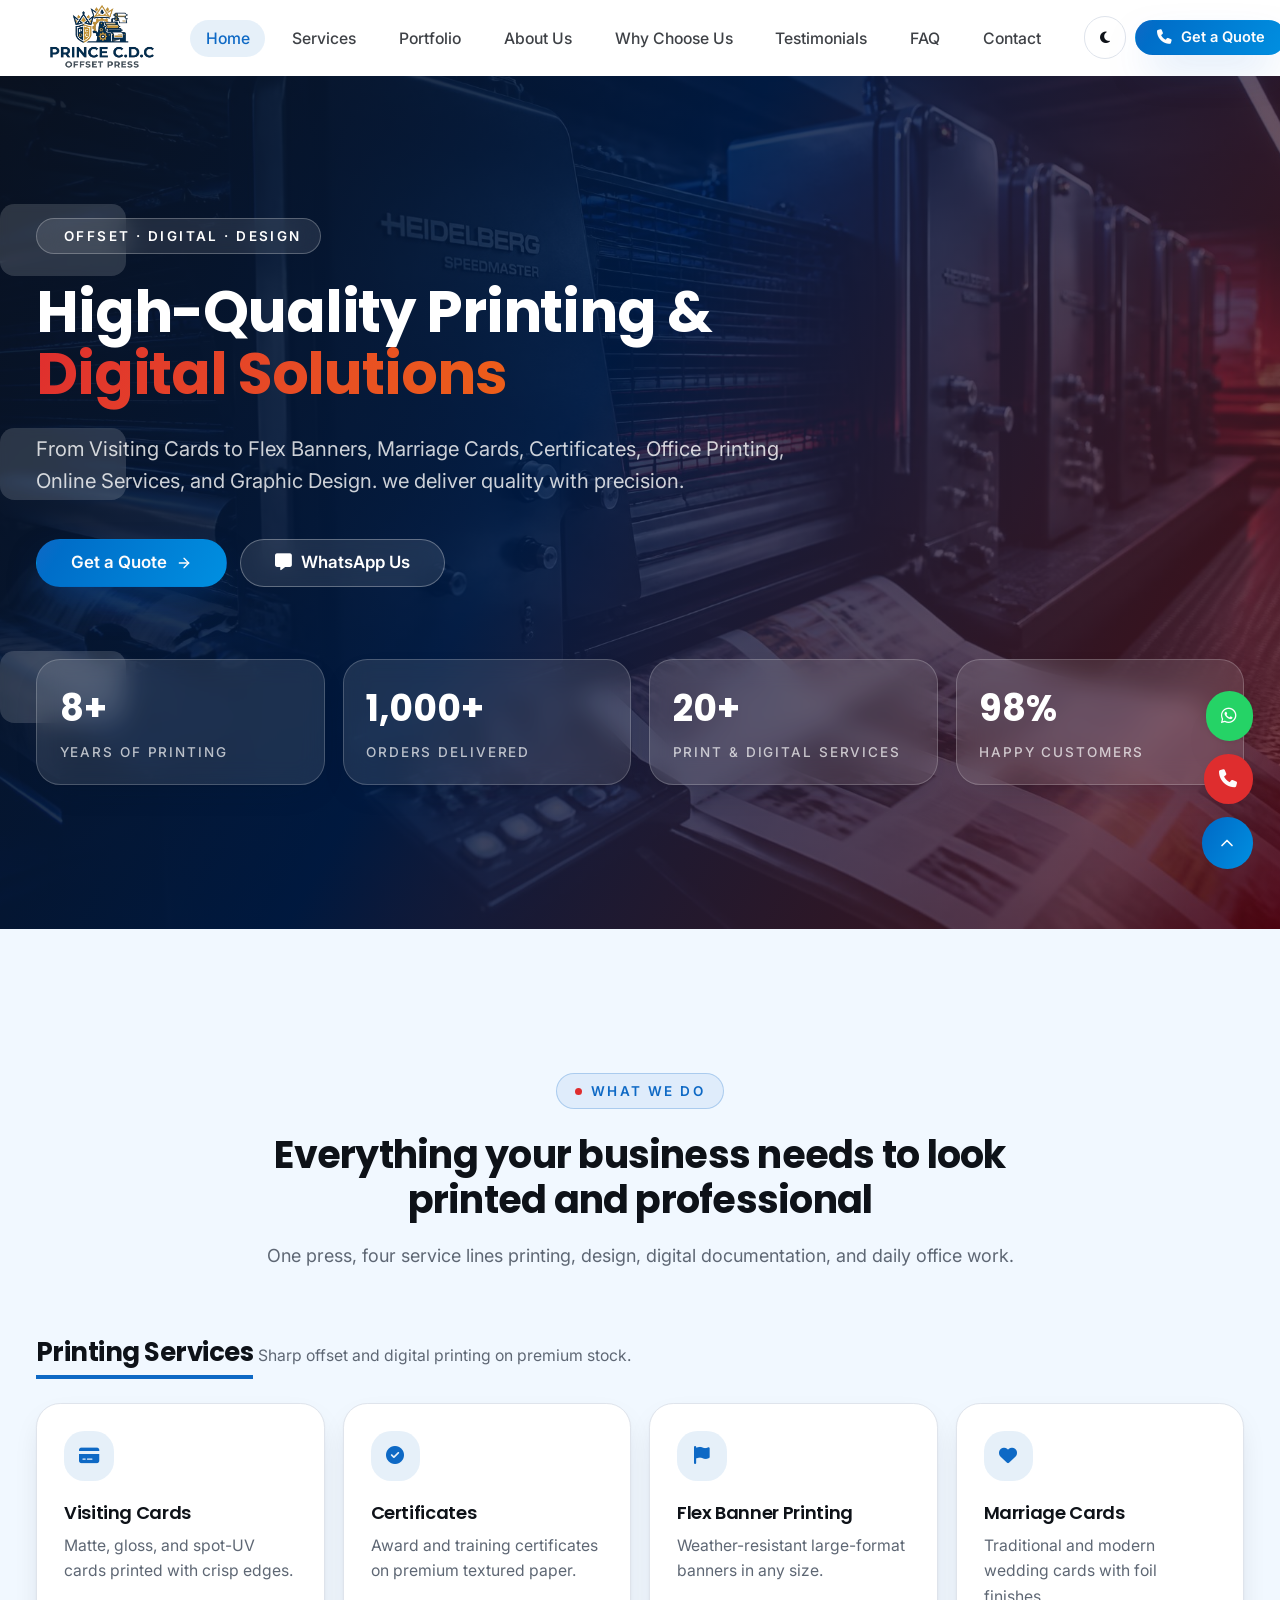
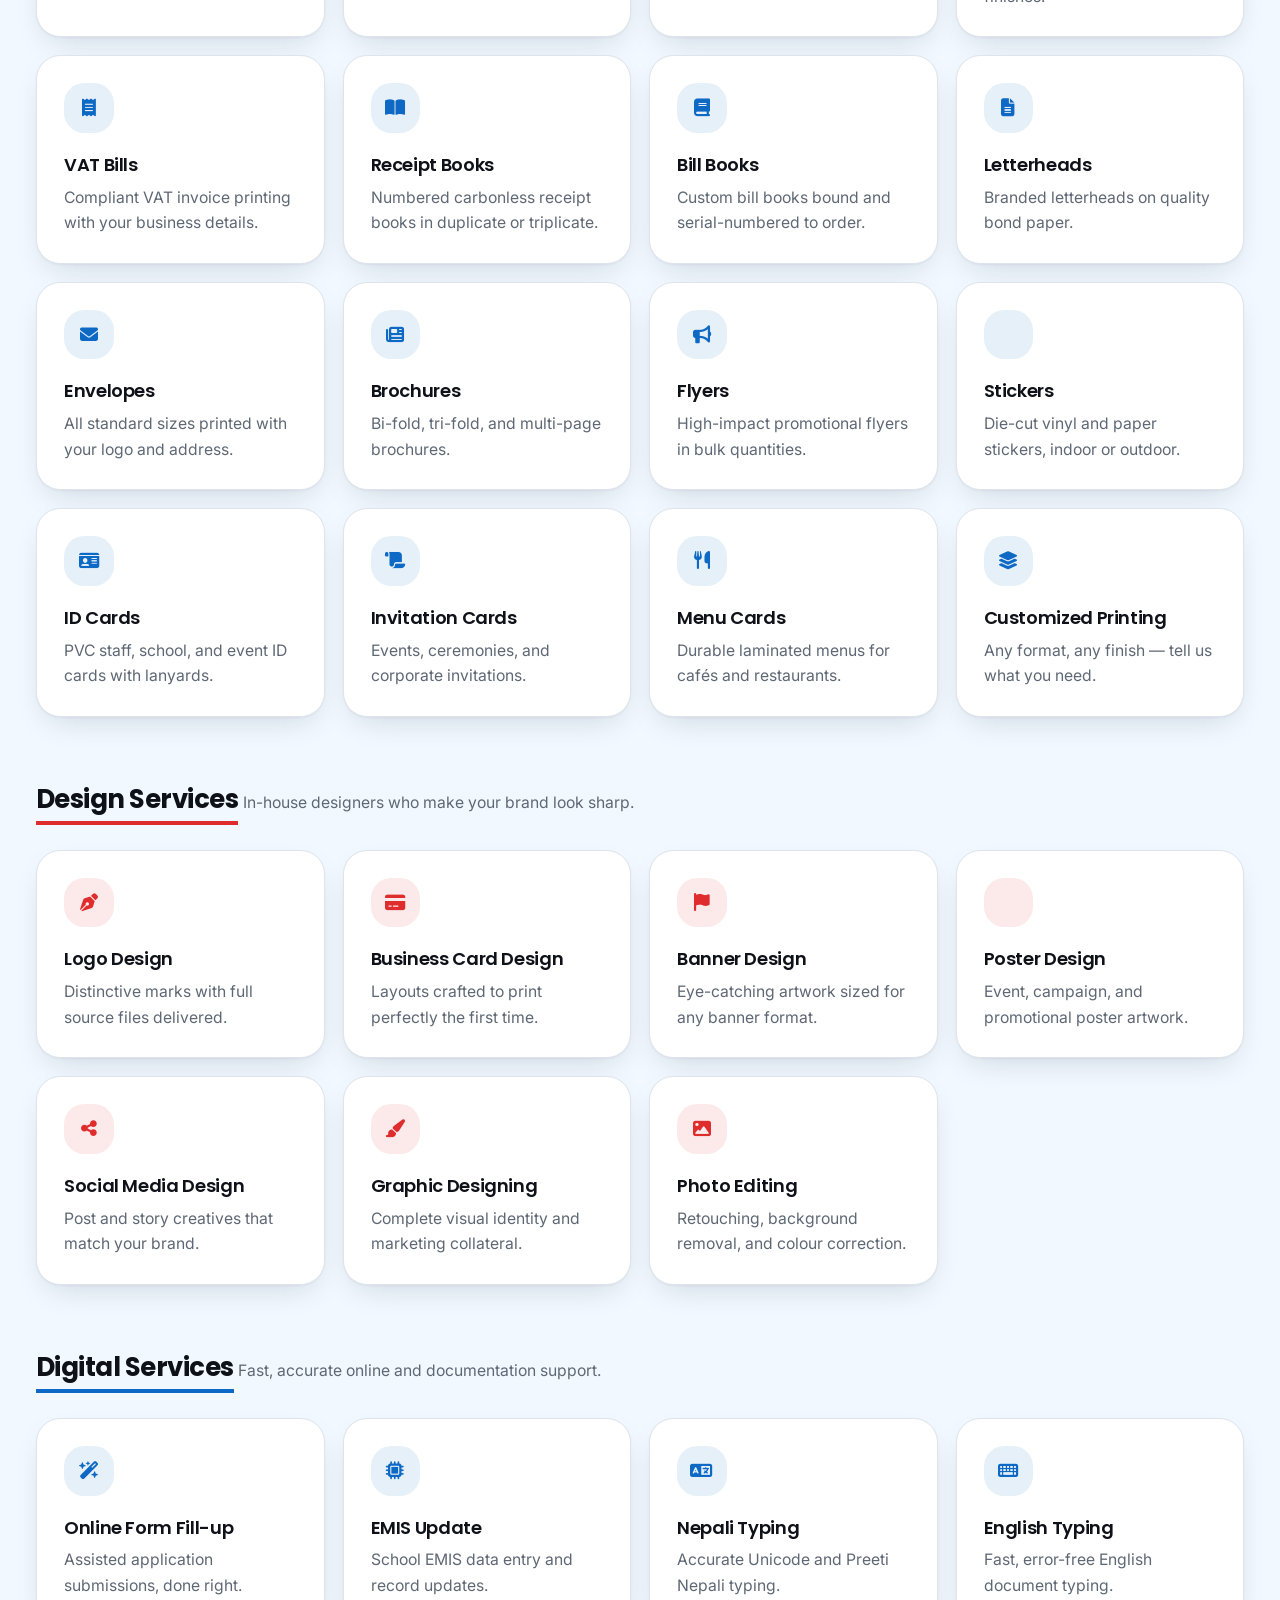
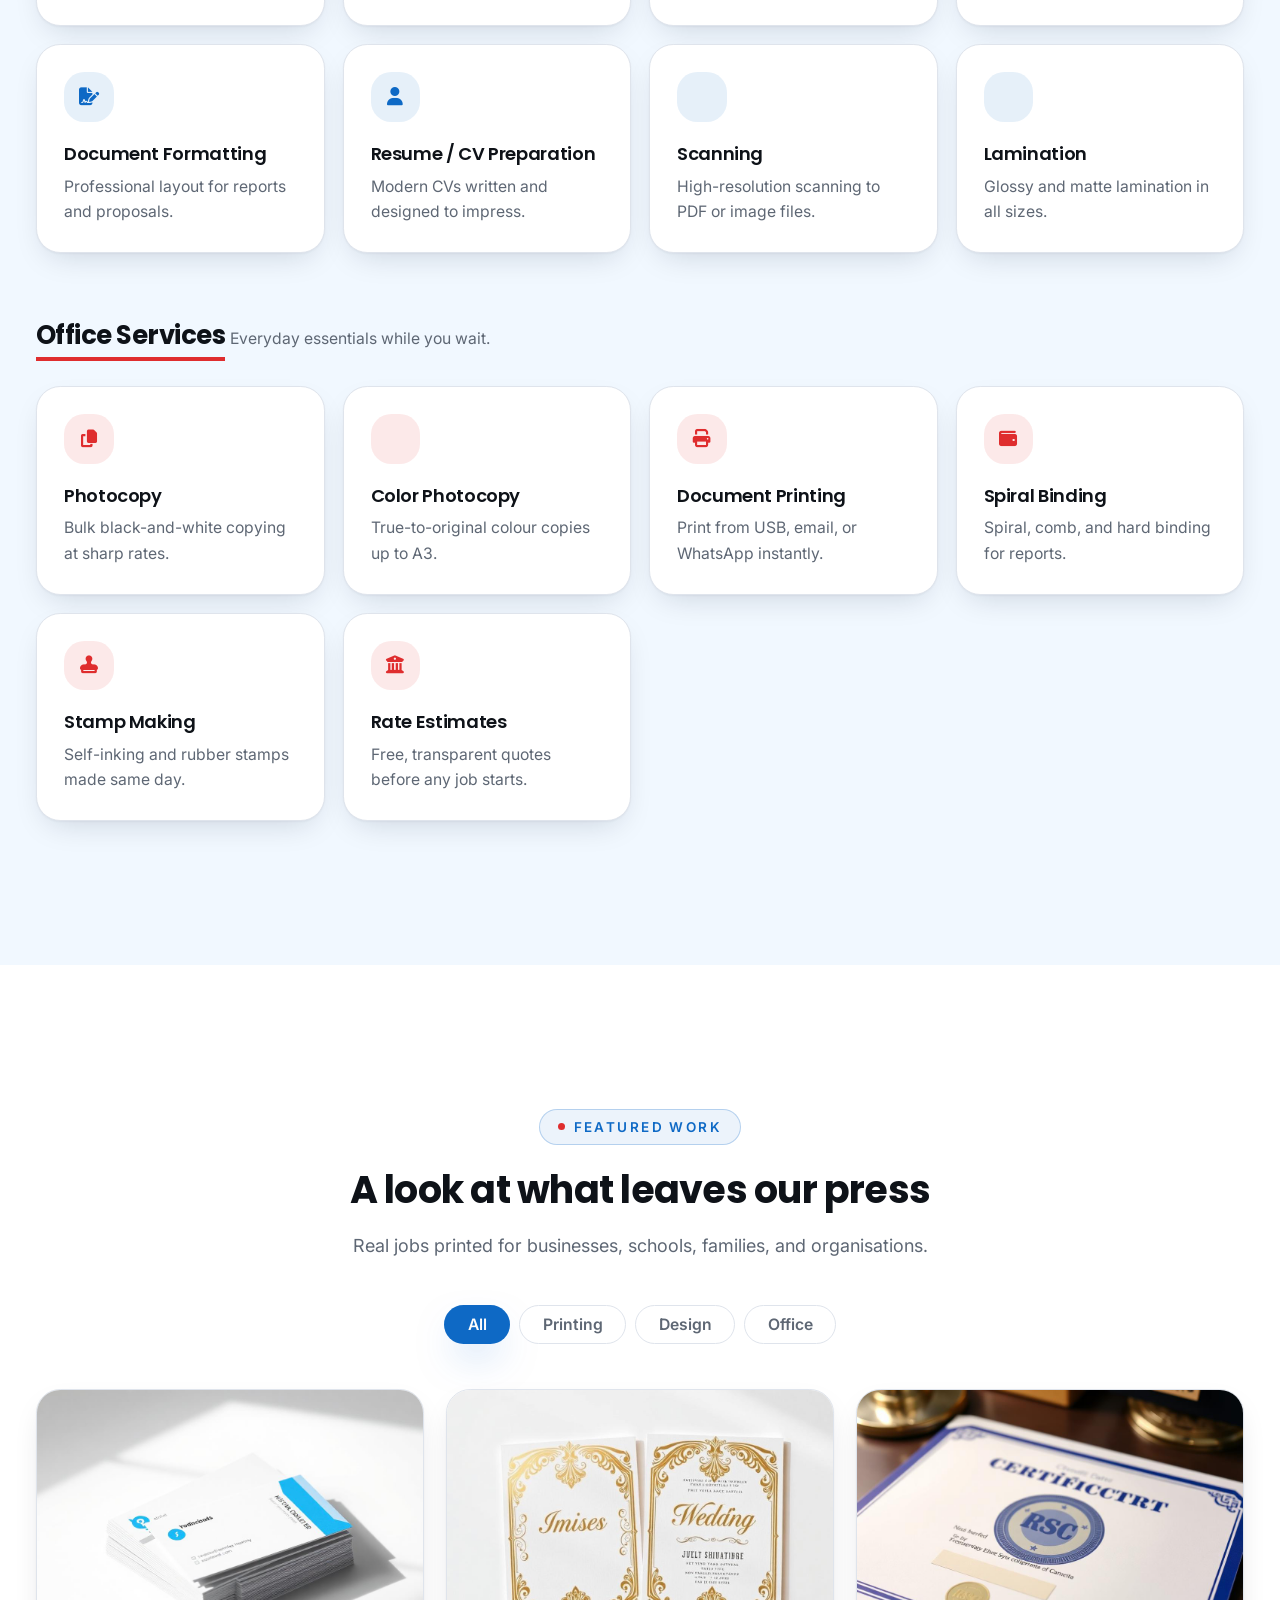
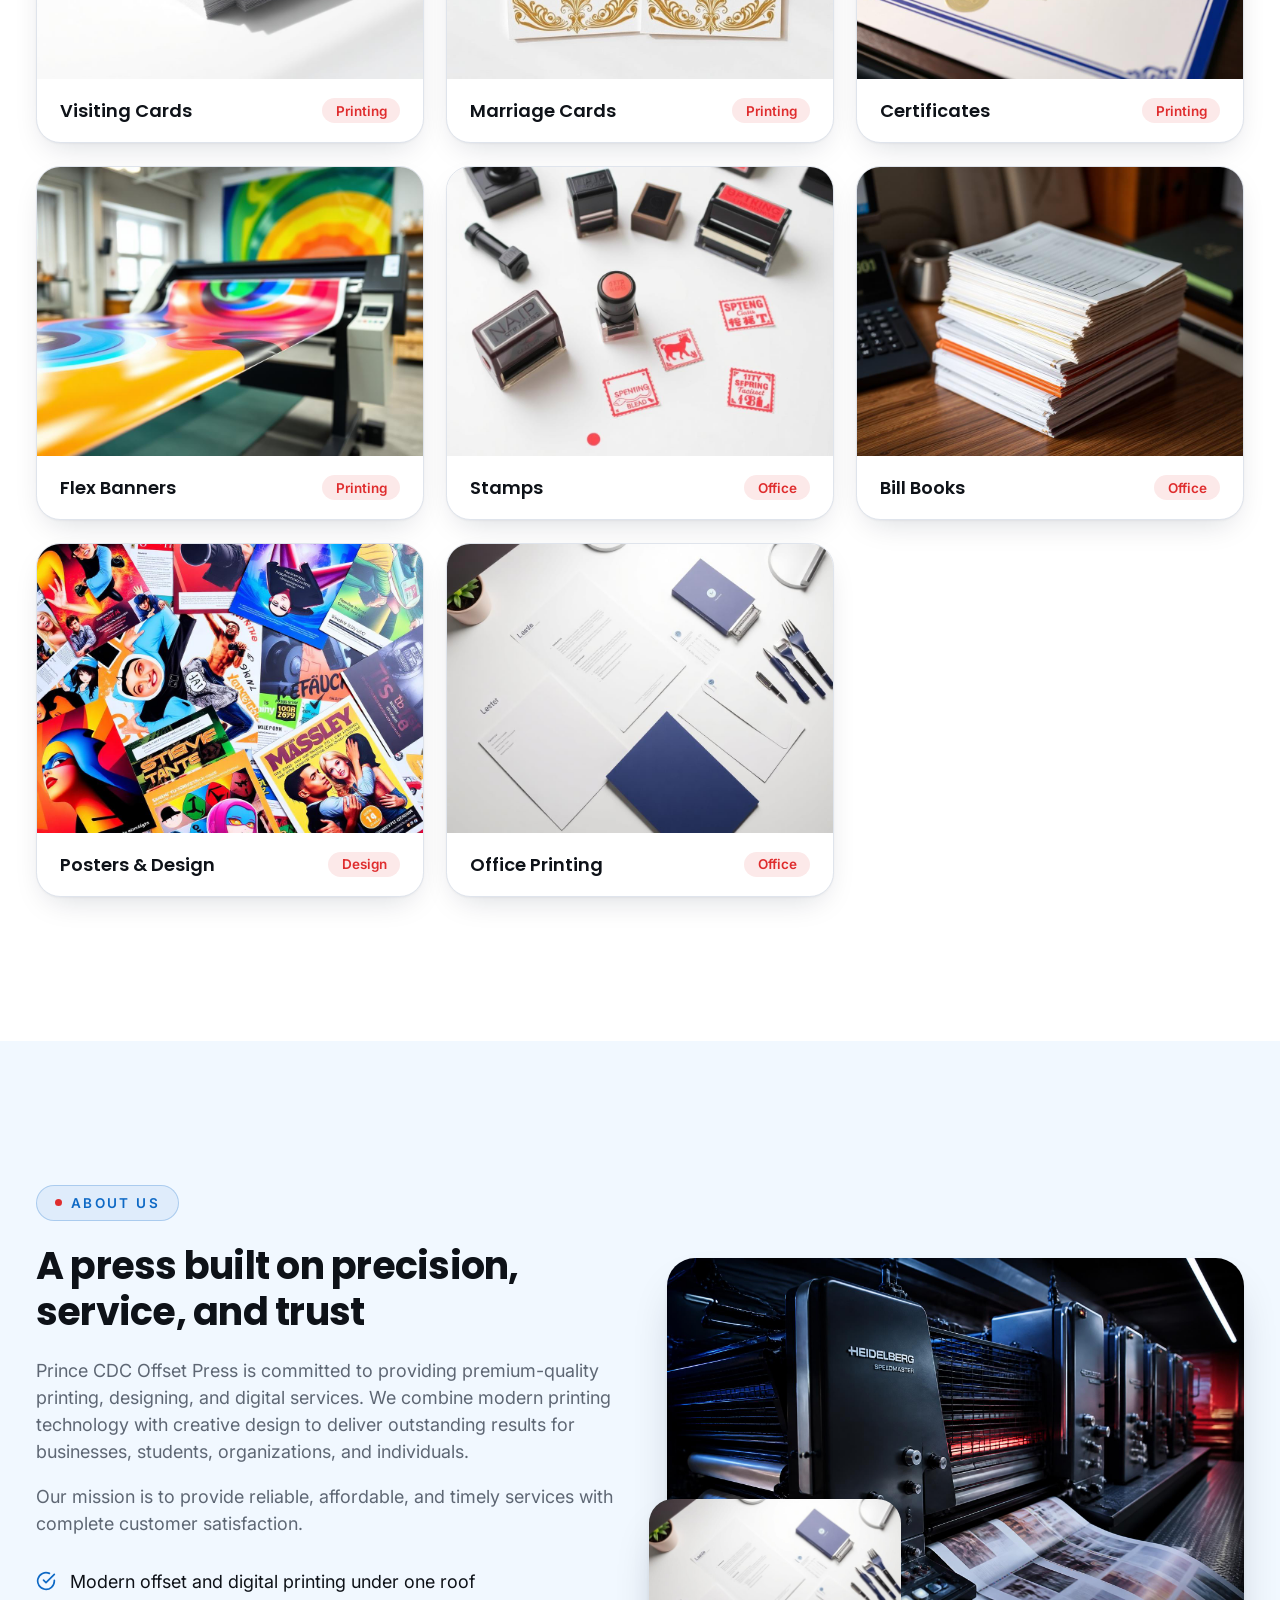
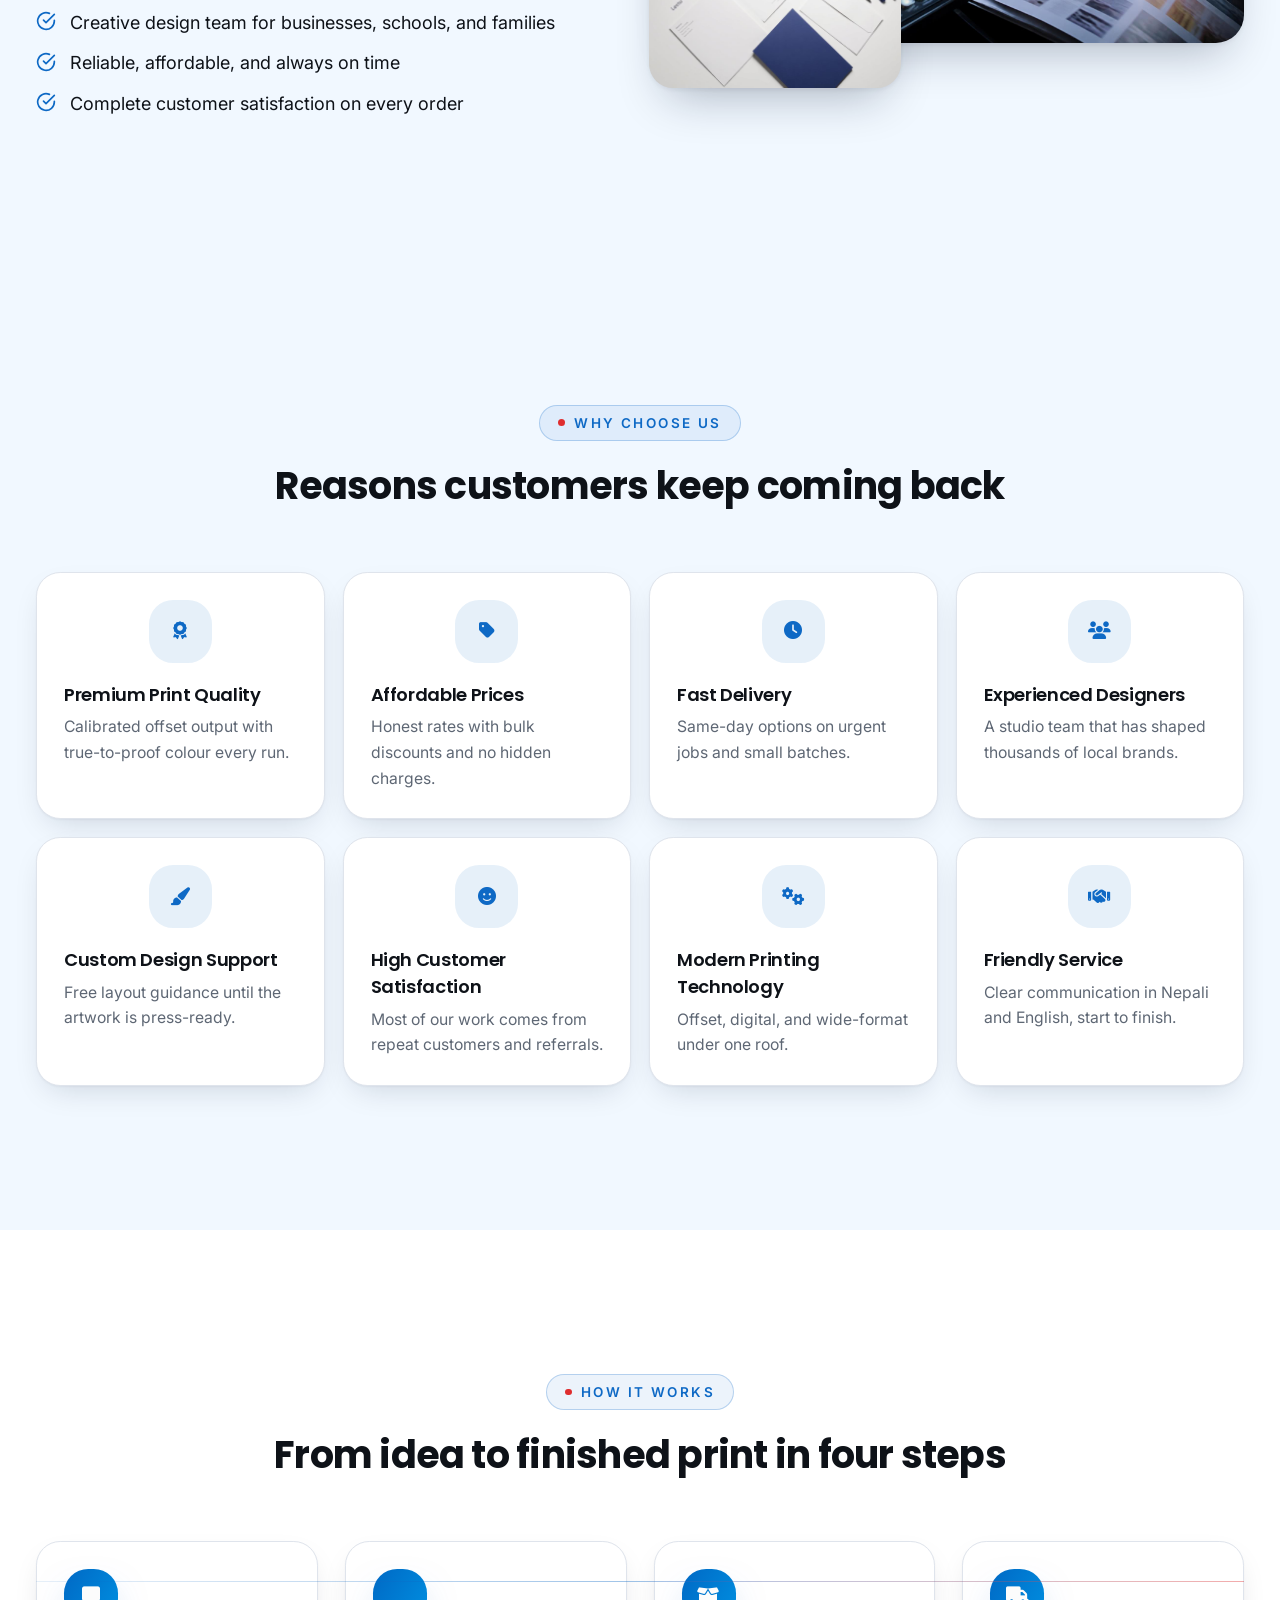
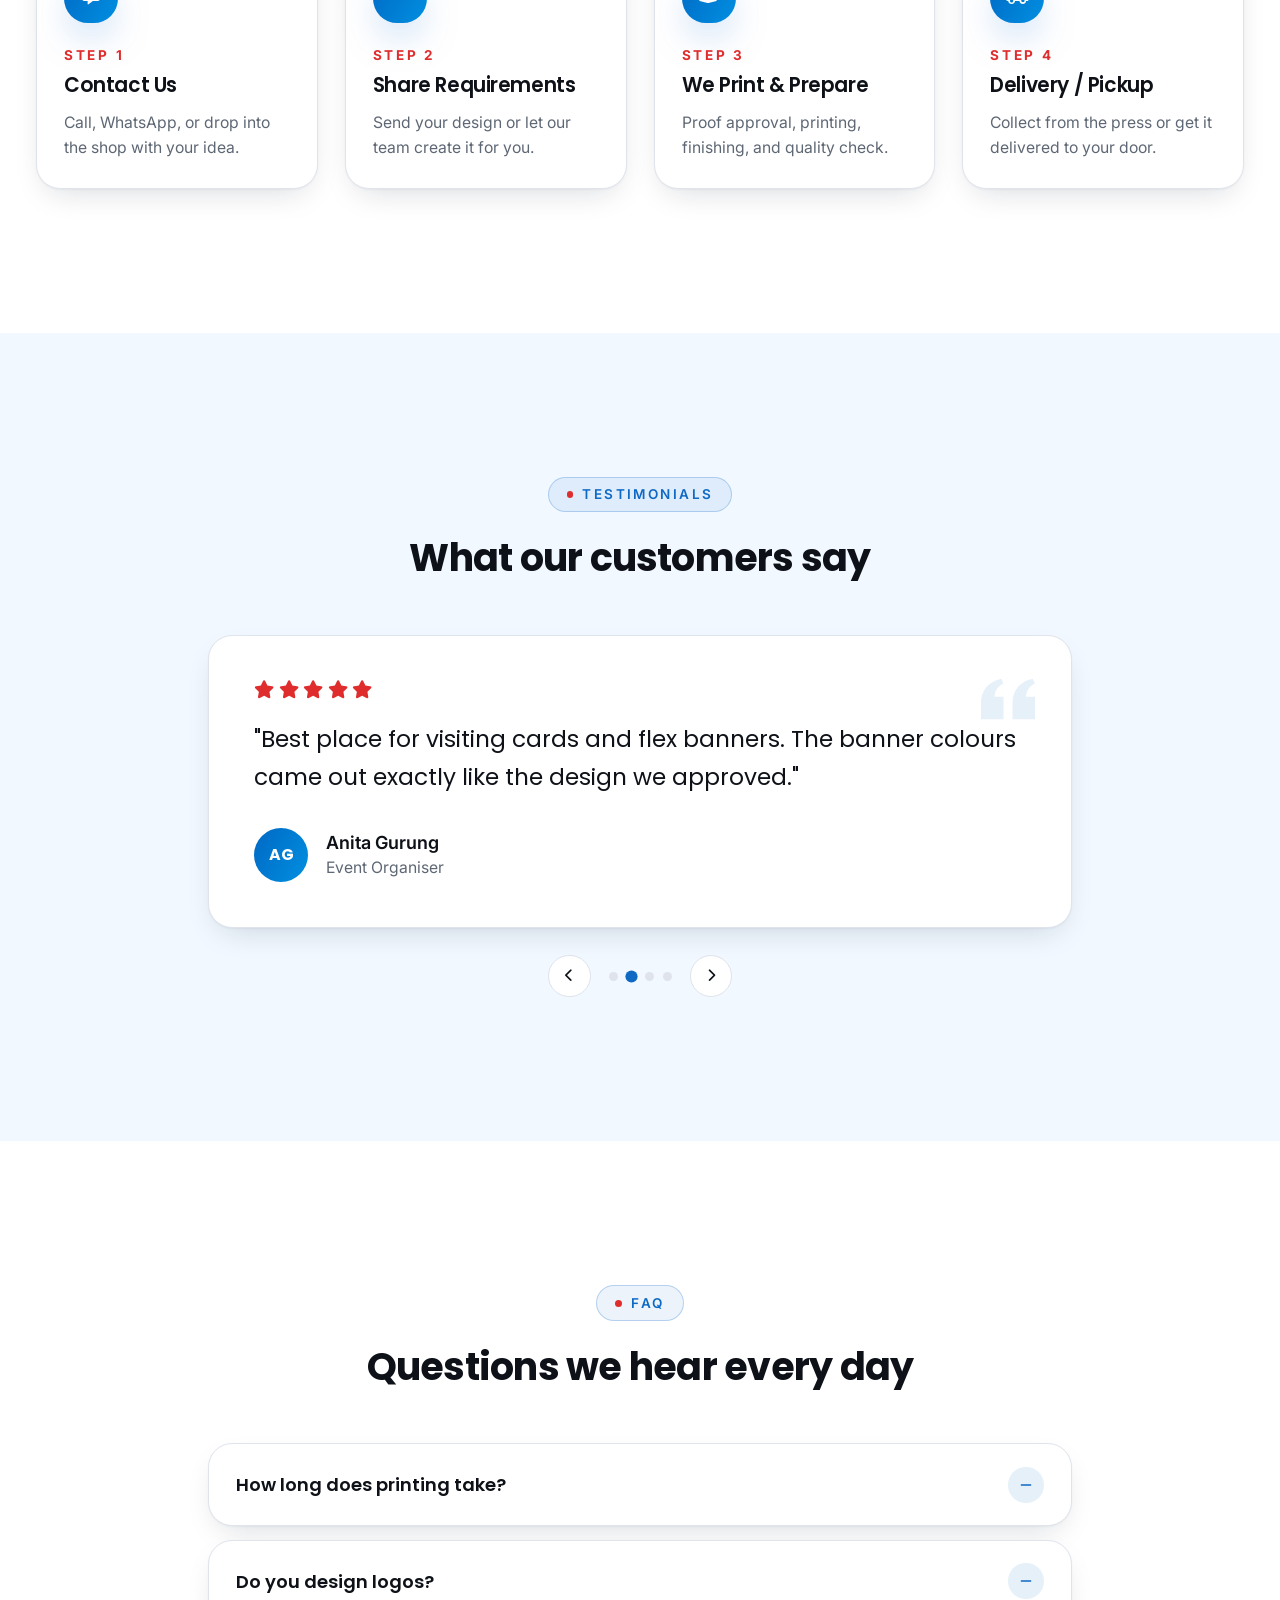
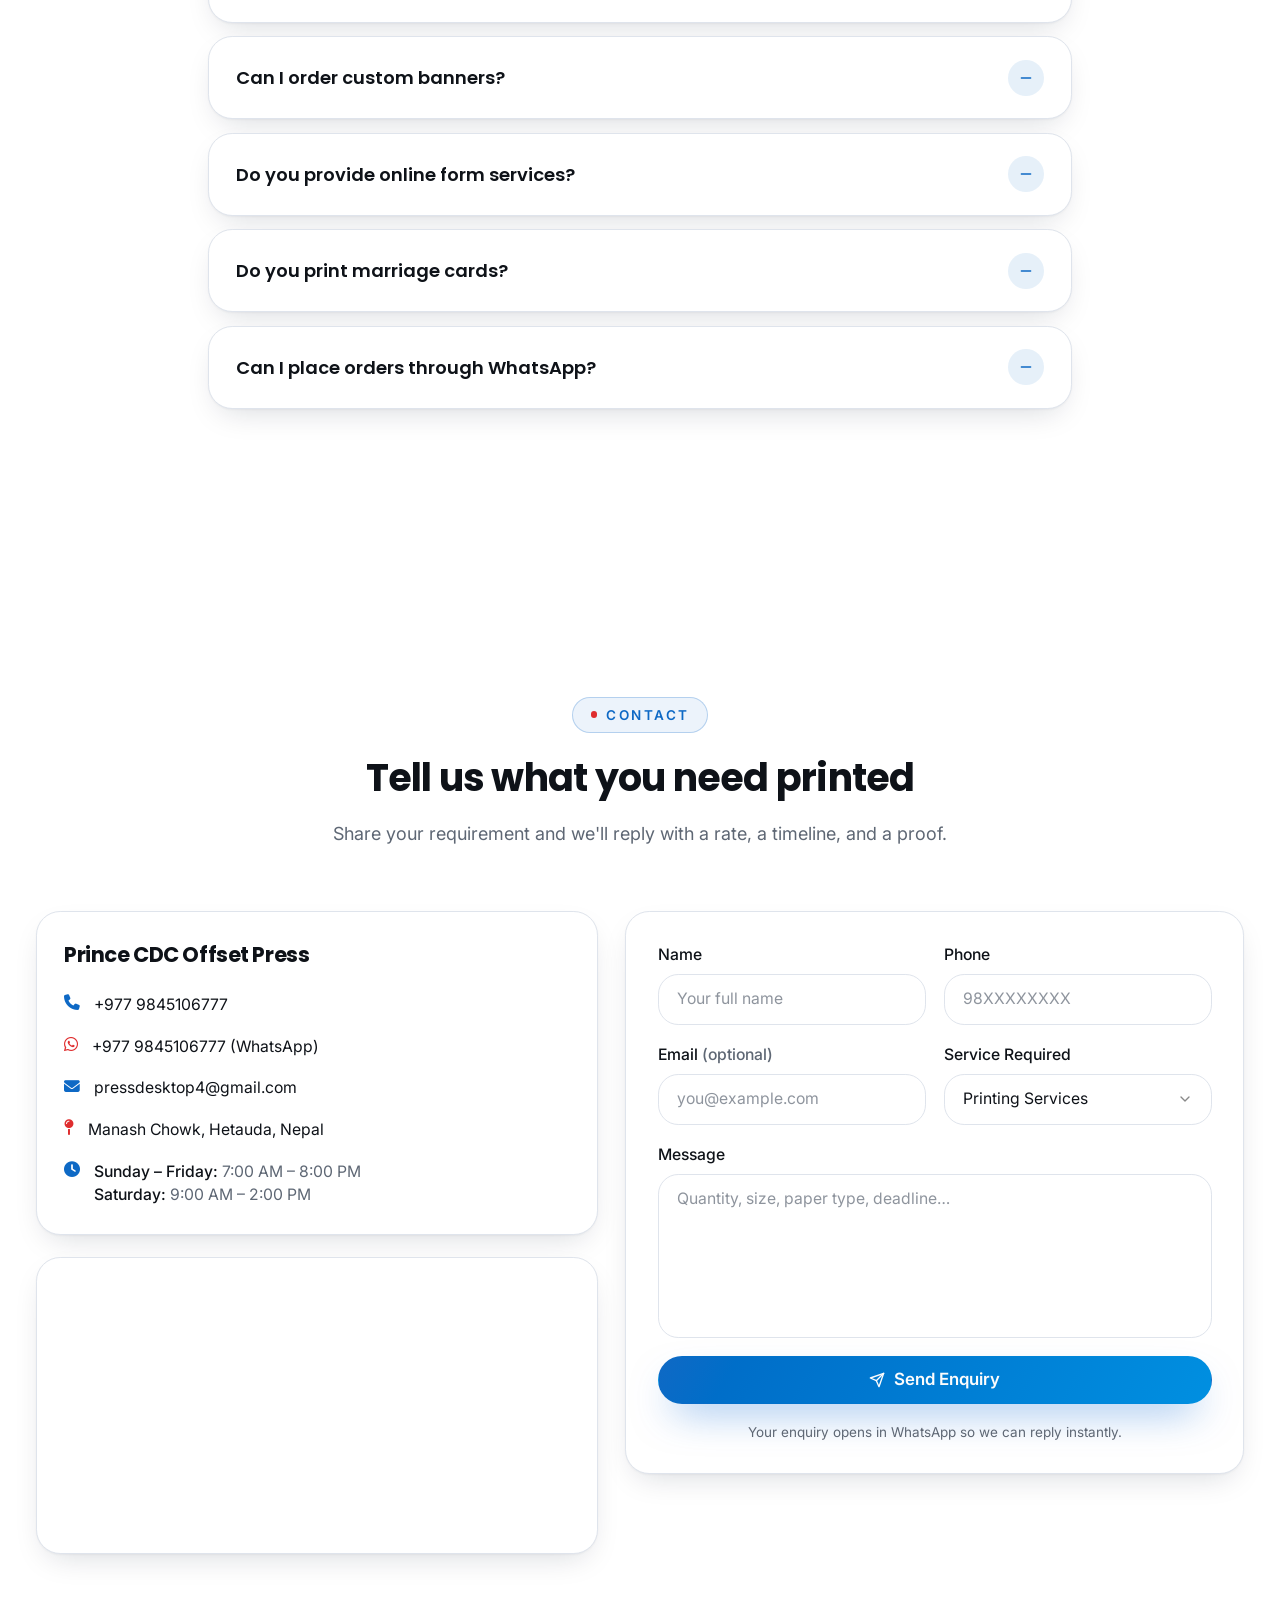
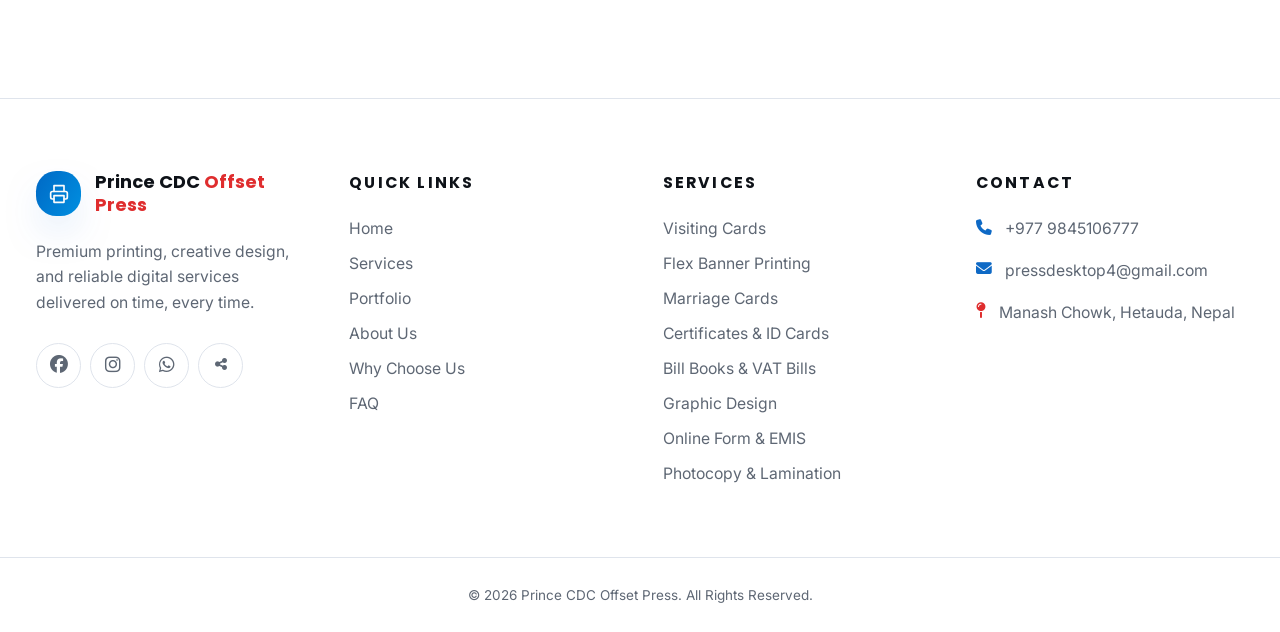
==== index.html @ 02eb7545 "pasal" ====
<!doctype html>
<html lang="en">
  <head>
    <meta charset="utf-8" />
    <meta name="viewport" content="width=device-width, initial-scale=1" />
    <title>
      Prince CDC Offset Press | Printing, Designing &amp; Digital Services
    </title>
    <meta
      name="description"
      content="Prince CDC Offset Press offers premium visiting cards, flex banners, marriage cards, certificates, VAT bills, photocopy, online form services, EMIS updates, Nepali &amp; English typing, graphic designing, stamp making, and more."
    />
    <meta
      name="keywords"
      content="Offset Printing, Visiting Cards, Marriage Cards, Flex Banner, Graphic Design, VAT Bill Printing, Photocopy, Online Form, EMIS Update, Nepal Printing Service"
    />
    <meta
      property="og:title"
      content="Prince CDC Offset Press | Printing, Designing &amp; Digital Services"
    />
    <meta
      property="og:description"
      content="Prince CDC Offset Press offers premium visiting cards, flex banners, marriage cards, certificates, VAT bills, photocopy, online form services, EMIS updates, Nepali &amp; English typing, graphic designing, stamp making, and more."
    />
    <meta property="og:type" content="website" />
    <meta property="og:url" content="/" />
    <meta name="twitter:card" content="summary_large_image" />
    <meta
      name="twitter:title"
      content="Prince CDC Offset Press | Printing, Designing &amp; Digital Services"
    />
    <meta
      name="twitter:description"
      content="Prince CDC Offset Press offers premium visiting cards, flex banners, marriage cards, certificates, VAT bills, photocopy, online form services, EMIS updates, Nepali &amp; English typing, graphic designing, stamp making, and more."
    />
    <link rel="canonical" href="/" />
    <link rel="icon" href="assets/favicon.ico" type="image/x-icon" />
    <link rel="preconnect" href="https://fonts.googleapis.com" />
    <link rel="preconnect" href="https://fonts.gstatic.com" crossorigin />
    <link
      href="https://fonts.googleapis.com/css2?family=Poppins:wght@500;600;700;800&amp;family=Inter:wght@400;500;600&amp;display=swap"
      rel="stylesheet"
    />
    <link rel="stylesheet" href="css/style.css" />
    <link
      rel="stylesheet"
      href="https://cdnjs.cloudflare.com/ajax/libs/font-awesome/6.5.1/css/all.min.css"
    />
    <script type="application/ld+json">
      {
        "@context": "https://schema.org",
        "@type": "LocalBusiness",
        "name": "Prince CDC Offset Press",
        "description": "Prince CDC Offset Press offers premium visiting cards, flex banners, marriage cards, certificates, VAT bills, photocopy, online form services, EMIS updates, Nepali & English typing, graphic designing, stamp making, and more.",
        "telephone": "+9779845106777",
        "email": "pressdesktop4@gmail.com",
        "address": {
          "@type": "PostalAddress",
          "streetAddress": "Manash Chowk, Hetauda, Nepal"
        },
        "openingHours": ["Su-Fr 07:00-20:00", "Sa 09:00-14:00"]
      }
    </script>
    <noscript
      ><style>
        .reveal,
        .counters {
          opacity: 1;
          transform: none;
        }
      </style></noscript
    >
  </head>
  <body>
    <a href="#main-content" class="skip-link">Skip to main content</a>

    <header class="site-header" role="banner">
      <nav aria-label="Main navigation" class="header-inner container">
        <a
          href="#home"
          class="brand"
          aria-label="Prince CDC Offset Press — Home"
        >
          <img
            src="assets/logo-nav.png"
            alt="Prince CDC Offset Press"
            class="brand-logo"
            width="821"
            height="521"
          />
        </a>

        <ul class="navbar-links">
          <li><a href="#home" class="nav-link" aria-current="page">Home</a></li>
          <li><a href="#services" class="nav-link">Services</a></li>
          <li><a href="#portfolio" class="nav-link">Portfolio</a></li>
          <li><a href="#about" class="nav-link">About Us</a></li>
          <li><a href="#why-us" class="nav-link">Why Choose Us</a></li>
          <li><a href="#testimonials" class="nav-link">Testimonials</a></li>
          <li><a href="#faq" class="nav-link">FAQ</a></li>
          <li><a href="#contact" class="nav-link">Contact</a></li>
        </ul>

        <div class="header-actions">
          <button
            type="button"
            class="icon-btn dark-mode-toggle"
            aria-label="Switch to dark mode"
          >
            <i class="fa-solid fa-moon" aria-hidden="true"></i>
          </button>
          <a href="#contact" class="header-cta btn btn-primary">
            <i class="fa-solid fa-phone" aria-hidden="true"></i>
            Get a Quote
          </a>
          <button
            type="button"
            class="icon-btn mobile-menu-toggle"
            aria-label="Open menu"
            aria-expanded="false"
            aria-controls="mobile-menu"
          >
            <i class="fa-solid fa-bars" aria-hidden="true"></i>
          </button>
        </div>
      </nav>

      <div class="mobile-menu" id="mobile-menu">
        <ul class="mobile-menu-links">
          <li><a href="#home" class="mobile-link">Home</a></li>
          <li><a href="#services" class="mobile-link">Services</a></li>
          <li><a href="#portfolio" class="mobile-link">Portfolio</a></li>
          <li><a href="#about" class="mobile-link">About Us</a></li>
          <li><a href="#why-us" class="mobile-link">Why Choose Us</a></li>
          <li><a href="#testimonials" class="mobile-link">Testimonials</a></li>
          <li><a href="#faq" class="mobile-link">FAQ</a></li>
          <li><a href="#contact" class="mobile-link">Contact</a></li>
          <li class="sm:col-span-2">
            <a
              href="https://wa.me/9779845106777?text=Hello%20Prince%20CDC%20Offset%20Press%2C%20I%27d%20like%20a%20quote%20for:"
              target="_blank"
              rel="noopener noreferrer"
              class="btn btn-whatsapp btn-block"
              >WhatsApp Us</a
            >
          </li>
        </ul>
      </div>
    </header>

    <main id="main-content">
      <!-- Hero Section -->
      <section id="home" class="hero">
        <img
          src="assets/hero-press.jpg"
          alt="Offset printing press running full-colour sheets at Prince CDC Offset Press"
          width="1920"
          height="1280"
          fetchpriority="high"
          class="hero-bg"
        />
        <div class="hero-overlay" aria-hidden="true"></div>

        <div class="hero-fx" aria-hidden="true">
          <span class="hero-sheet animate-sheet-feed" style="top: 22%"></span>
          <span
            class="hero-sheet animate-sheet-feed"
            style="top: 46%; animation-delay: 1.6s"
          ></span>
          <span
            class="hero-sheet animate-sheet-feed"
            style="top: 70%; animation-delay: 3.2s"
          ></span>
          <span
            class="hero-blob animate-ink-float bg-brand-red/30"
            style="top: 24%; right: 12%; filter: blur(40px)"
          ></span>
          <span
            class="hero-blob animate-ink-float bg-primary/40"
            style="
              bottom: 18%;
              left: 8%;
              animation-delay: 1.2s;
              filter: blur(56px);
            "
          ></span>
        </div>

        <div class="hero-inner container">
          <div class="max-w-3xl">
            <span class="hero-badge">
              <i class="fa-solid fa-sparkles" aria-hidden="true"></i>
              Offset · Digital · Design
            </span>

            <h1 class="hero-title">
              High-Quality Printing &amp;
              <span
                class="text-transparent"
                style="
                  background-image: var(--gradient-accent);
                  -webkit-background-clip: text;
                  background-clip: text;
                "
                >Digital Solutions</span
              >
            </h1>

            <p class="hero-sub">
              From Visiting Cards to Flex Banners, Marriage Cards, Certificates,
              Office Printing, Online Services, and Graphic Design. we deliver
              quality with precision.
            </p>

            <div class="hero-actions">
              <a href="#contact" class="btn btn-primary">
                Get a Quote
                <svg
                  xmlns="http://www.w3.org/2000/svg"
                  width="16"
                  height="16"
                  viewBox="0 0 24 24"
                  fill="none"
                  stroke="currentColor"
                  stroke-width="2"
                  stroke-linecap="round"
                  stroke-linejoin="round"
                  aria-hidden="true"
                >
                  <line x1="5" y1="12" x2="19" y2="12" />
                  <polyline points="12 5 19 12 12 19" />
                </svg>
              </a>
              <a
                href="https://wa.me/9779845106777?text=Hello%20Prince%20CDC%20Offset%20Press%2C%20I%27d%20like%20a%20quote%20for:"
                target="_blank"
                rel="noopener noreferrer"
                class="btn btn-outline-light"
              >
                <i class="fa-solid fa-message" aria-hidden="true"></i>
                WhatsApp Us
              </a>
            </div>
          </div>

          <!-- Counters -->
          <div class="counters hero-stats" data-visible="false">
            <div class="stat-card" data-label="Years of Printing">
              <span class="counter-value stat-value">0+</span>
              <span class="stat-label">Years of Printing</span>
            </div>
            <div class="stat-card" data-label="Orders Delivered">
              <span class="counter-value stat-value">0+</span>
              <span class="stat-label">Orders Delivered</span>
            </div>
            <div class="stat-card" data-label="Print &amp; Digital Services">
              <span class="counter-value stat-value">0+</span>
              <span class="stat-label">Print &amp; Digital Services</span>
            </div>
            <div class="stat-card" data-label="Happy Customers">
              <span class="counter-value stat-value">0%</span>
              <span class="stat-label">Happy Customers</span>
            </div>
          </div>
        </div>
      </section>

      <!-- Services Section -->
      <section id="services" class="section section-tint">
        <div class="container">
          <div class="reveal section-head">
            <span class="badge">
              <span class="badge-dot" aria-hidden="true"></span>
              What we do
            </span>
            <h2 class="section-title">
              Everything your business needs to look printed and professional
            </h2>
            <p class="section-desc">
              One press, four service lines printing, design, digital
              documentation, and daily office work.
            </p>
          </div>

          <div class="mt-14 space-y-14">
            <!-- Printing Services -->
            <div>
              <div class="reveal service-cat-head">
                <h3 class="service-cat-title">
                  <span class="service-cat-underline">Printing Services</span>
                </h3>
                <p class="service-cat-desc">
                  Sharp offset and digital printing on premium stock.
                </p>
              </div>
              <ul
                class="mt-7 grid grid-cols-sm-2 grid-cols-lg-3 grid-cols-xl-4 gap-4"
              >
                <li class="reveal" data-delay="0">
                  <article class="card card-hover card-pad h-full">
                    <span class="card-icon"
                      ><i class="fa-solid fa-credit-card" aria-hidden="true"></i
                    ></span>
                    <h4 class="card-title">Visiting Cards</h4>
                    <p class="card-text">
                      Matte, gloss, and spot-UV cards printed with crisp edges.
                    </p>
                  </article>
                </li>
                <li class="reveal" data-delay="40">
                  <article class="card card-hover card-pad h-full">
                    <span class="card-icon"
                      ><i
                        class="fa-solid fa-circle-check"
                        aria-hidden="true"
                      ></i
                    ></span>
                    <h4 class="card-title">Certificates</h4>
                    <p class="card-text">
                      Award and training certificates on premium textured paper.
                    </p>
                  </article>
                </li>
                <li class="reveal" data-delay="80">
                  <article class="card card-hover card-pad h-full">
                    <span class="card-icon"
                      ><i class="fa-solid fa-flag" aria-hidden="true"></i
                    ></span>
                    <h4 class="card-title">Flex Banner Printing</h4>
                    <p class="card-text">
                      Weather-resistant large-format banners in any size.
                    </p>
                  </article>
                </li>
                <li class="reveal" data-delay="120">
                  <article class="card card-hover card-pad h-full">
                    <span class="card-icon"
                      ><i class="fa-solid fa-heart" aria-hidden="true"></i
                    ></span>
                    <h4 class="card-title">Marriage Cards</h4>
                    <p class="card-text">
                      Traditional and modern wedding cards with foil finishes.
                    </p>
                  </article>
                </li>
                <li class="reveal" data-delay="160">
                  <article class="card card-hover card-pad h-full">
                    <span class="card-icon"
                      ><i class="fa-solid fa-receipt" aria-hidden="true"></i
                    ></span>
                    <h4 class="card-title">VAT Bills</h4>
                    <p class="card-text">
                      Compliant VAT invoice printing with your business details.
                    </p>
                  </article>
                </li>
                <li class="reveal" data-delay="200">
                  <article class="card card-hover card-pad h-full">
                    <span class="card-icon"
                      ><i class="fa-solid fa-book-open" aria-hidden="true"></i
                    ></span>
                    <h4 class="card-title">Receipt Books</h4>
                    <p class="card-text">
                      Numbered carbonless receipt books in duplicate or
                      triplicate.
                    </p>
                  </article>
                </li>
                <li class="reveal" data-delay="240">
                  <article class="card card-hover card-pad h-full">
                    <span class="card-icon"
                      ><i class="fa-solid fa-book" aria-hidden="true"></i
                    ></span>
                    <h4 class="card-title">Bill Books</h4>
                    <p class="card-text">
                      Custom bill books bound and serial-numbered to order.
                    </p>
                  </article>
                </li>
                <li class="reveal" data-delay="240">
                  <article class="card card-hover card-pad h-full">
                    <span class="card-icon"
                      ><i class="fa-solid fa-file-lines" aria-hidden="true"></i
                    ></span>
                    <h4 class="card-title">Letterheads</h4>
                    <p class="card-text">
                      Branded letterheads on quality bond paper.
                    </p>
                  </article>
                </li>
                <li class="reveal" data-delay="240">
                  <article class="card card-hover card-pad h-full">
                    <span class="card-icon"
                      ><i class="fa-solid fa-envelope" aria-hidden="true"></i
                    ></span>
                    <h4 class="card-title">Envelopes</h4>
                    <p class="card-text">
                      All standard sizes printed with your logo and address.
                    </p>
                  </article>
                </li>
                <li class="reveal" data-delay="240">
                  <article class="card card-hover card-pad h-full">
                    <span class="card-icon"
                      ><i class="fa-solid fa-newspaper" aria-hidden="true"></i
                    ></span>
                    <h4 class="card-title">Brochures</h4>
                    <p class="card-text">
                      Bi-fold, tri-fold, and multi-page brochures.
                    </p>
                  </article>
                </li>
                <li class="reveal" data-delay="240">
                  <article class="card card-hover card-pad h-full">
                    <span class="card-icon"
                      ><i class="fa-solid fa-bullhorn" aria-hidden="true"></i
                    ></span>
                    <h4 class="card-title">Flyers</h4>
                    <p class="card-text">
                      High-impact promotional flyers in bulk quantities.
                    </p>
                  </article>
                </li>
                <li class="reveal" data-delay="240">
                  <article class="card card-hover card-pad h-full">
                    <span class="card-icon"
                      ><i class="fa-solid fa-sticker" aria-hidden="true"></i
                    ></span>
                    <h4 class="card-title">Stickers</h4>
                    <p class="card-text">
                      Die-cut vinyl and paper stickers, indoor or outdoor.
                    </p>
                  </article>
                </li>
                <li class="reveal" data-delay="240">
                  <article class="card card-hover card-pad h-full">
                    <span class="card-icon"
                      ><i class="fa-solid fa-id-card" aria-hidden="true"></i
                    ></span>
                    <h4 class="card-title">ID Cards</h4>
                    <p class="card-text">
                      PVC staff, school, and event ID cards with lanyards.
                    </p>
                  </article>
                </li>
                <li class="reveal" data-delay="240">
                  <article class="card card-hover card-pad h-full">
                    <span class="card-icon"
                      ><i class="fa-solid fa-scroll" aria-hidden="true"></i
                    ></span>
                    <h4 class="card-title">Invitation Cards</h4>
                    <p class="card-text">
                      Events, ceremonies, and corporate invitations.
                    </p>
                  </article>
                </li>
                <li class="reveal" data-delay="240">
                  <article class="card card-hover card-pad h-full">
                    <span class="card-icon"
                      ><i class="fa-solid fa-utensils" aria-hidden="true"></i
                    ></span>
                    <h4 class="card-title">Menu Cards</h4>
                    <p class="card-text">
                      Durable laminated menus for cafés and restaurants.
                    </p>
                  </article>
                </li>
                <li class="reveal" data-delay="240">
                  <article class="card card-hover card-pad h-full">
                    <span class="card-icon"
                      ><i class="fa-solid fa-layer-group" aria-hidden="true"></i
                    ></span>
                    <h4 class="card-title">Customized Printing</h4>
                    <p class="card-text">
                      Any format, any finish — tell us what you need.
                    </p>
                  </article>
                </li>
              </ul>
            </div>

            <!-- Design Services -->
            <div>
              <div class="reveal service-cat-head">
                <h3 class="service-cat-title">
                  <span
                    class="service-cat-underline service-cat-underline-accent"
                    >Design Services</span
                  >
                </h3>
                <p class="service-cat-desc">
                  In-house designers who make your brand look sharp.
                </p>
              </div>
              <ul
                class="mt-7 grid grid-cols-sm-2 grid-cols-lg-3 grid-cols-xl-4 gap-4"
              >
                <li class="reveal" data-delay="0">
                  <article class="card card-hover card-pad h-full">
                    <span class="card-icon card-icon-accent"
                      ><i class="fa-solid fa-pen-nib" aria-hidden="true"></i
                    ></span>
                    <h4 class="card-title">Logo Design</h4>
                    <p class="card-text">
                      Distinctive marks with full source files delivered.
                    </p>
                  </article>
                </li>
                <li class="reveal" data-delay="40">
                  <article class="card card-hover card-pad h-full">
                    <span class="card-icon card-icon-accent"
                      ><i class="fa-solid fa-credit-card" aria-hidden="true"></i
                    ></span>
                    <h4 class="card-title">Business Card Design</h4>
                    <p class="card-text">
                      Layouts crafted to print perfectly the first time.
                    </p>
                  </article>
                </li>
                <li class="reveal" data-delay="80">
                  <article class="card card-hover card-pad h-full">
                    <span class="card-icon card-icon-accent"
                      ><i class="fa-solid fa-flag" aria-hidden="true"></i
                    ></span>
                    <h4 class="card-title">Banner Design</h4>
                    <p class="card-text">
                      Eye-catching artwork sized for any banner format.
                    </p>
                  </article>
                </li>
                <li class="reveal" data-delay="120">
                  <article class="card card-hover card-pad h-full">
                    <span class="card-icon card-icon-accent"
                      ><i class="fa-solid fa-layout" aria-hidden="true"></i
                    ></span>
                    <h4 class="card-title">Poster Design</h4>
                    <p class="card-text">
                      Event, campaign, and promotional poster artwork.
                    </p>
                  </article>
                </li>
                <li class="reveal" data-delay="160">
                  <article class="card card-hover card-pad h-full">
                    <span class="card-icon card-icon-accent"
                      ><i class="fa-solid fa-share-nodes" aria-hidden="true"></i
                    ></span>
                    <h4 class="card-title">Social Media Design</h4>
                    <p class="card-text">
                      Post and story creatives that match your brand.
                    </p>
                  </article>
                </li>
                <li class="reveal" data-delay="200">
                  <article class="card card-hover card-pad h-full">
                    <span class="card-icon card-icon-accent"
                      ><i class="fa-solid fa-paintbrush" aria-hidden="true"></i
                    ></span>
                    <h4 class="card-title">Graphic Designing</h4>
                    <p class="card-text">
                      Complete visual identity and marketing collateral.
                    </p>
                  </article>
                </li>
                <li class="reveal" data-delay="240">
                  <article class="card card-hover card-pad h-full">
                    <span class="card-icon card-icon-accent"
                      ><i class="fa-solid fa-image" aria-hidden="true"></i
                    ></span>
                    <h4 class="card-title">Photo Editing</h4>
                    <p class="card-text">
                      Retouching, background removal, and colour correction.
                    </p>
                  </article>
                </li>
              </ul>
            </div>

            <!-- Digital Services -->
            <div>
              <div class="reveal service-cat-head">
                <h3 class="service-cat-title">
                  <span class="service-cat-underline">Digital Services</span>
                </h3>
                <p class="service-cat-desc">
                  Fast, accurate online and documentation support.
                </p>
              </div>
              <ul
                class="mt-7 grid grid-cols-sm-2 grid-cols-lg-3 grid-cols-xl-4 gap-4"
              >
                <li class="reveal" data-delay="0">
                  <article class="card card-hover card-pad h-full">
                    <span class="card-icon"
                      ><i
                        class="fa-solid fa-wand-magic-sparkles"
                        aria-hidden="true"
                      ></i
                    ></span>
                    <h4 class="card-title">Online Form Fill-up</h4>
                    <p class="card-text">
                      Assisted application submissions, done right.
                    </p>
                  </article>
                </li>
                <li class="reveal" data-delay="40">
                  <article class="card card-hover card-pad h-full">
                    <span class="card-icon"
                      ><i class="fa-solid fa-microchip" aria-hidden="true"></i
                    ></span>
                    <h4 class="card-title">EMIS Update</h4>
                    <p class="card-text">
                      School EMIS data entry and record updates.
                    </p>
                  </article>
                </li>
                <li class="reveal" data-delay="80">
                  <article class="card card-hover card-pad h-full">
                    <span class="card-icon"
                      ><i class="fa-solid fa-language" aria-hidden="true"></i
                    ></span>
                    <h4 class="card-title">Nepali Typing</h4>
                    <p class="card-text">
                      Accurate Unicode and Preeti Nepali typing.
                    </p>
                  </article>
                </li>
                <li class="reveal" data-delay="120">
                  <article class="card card-hover card-pad h-full">
                    <span class="card-icon"
                      ><i class="fa-solid fa-keyboard" aria-hidden="true"></i
                    ></span>
                    <h4 class="card-title">English Typing</h4>
                    <p class="card-text">
                      Fast, error-free English document typing.
                    </p>
                  </article>
                </li>
                <li class="reveal" data-delay="160">
                  <article class="card card-hover card-pad h-full">
                    <span class="card-icon"
                      ><i
                        class="fa-solid fa-file-signature"
                        aria-hidden="true"
                      ></i
                    ></span>
                    <h4 class="card-title">Document Formatting</h4>
                    <p class="card-text">
                      Professional layout for reports and proposals.
                    </p>
                  </article>
                </li>
                <li class="reveal" data-delay="200">
                  <article class="card card-hover card-pad h-full">
                    <span class="card-icon"
                      ><i class="fa-solid fa-user" aria-hidden="true"></i
                    ></span>
                    <h4 class="card-title">Resume / CV Preparation</h4>
                    <p class="card-text">
                      Modern CVs written and designed to impress.
                    </p>
                  </article>
                </li>
                <li class="reveal" data-delay="240">
                  <article class="card card-hover card-pad h-full">
                    <span class="card-icon"
                      ><i class="fa-solid fa-scanner" aria-hidden="true"></i
                    ></span>
                    <h4 class="card-title">Scanning</h4>
                    <p class="card-text">
                      High-resolution scanning to PDF or image files.
                    </p>
                  </article>
                </li>
                <li class="reveal" data-delay="240">
                  <article class="card card-hover card-pad h-full">
                    <span class="card-icon"
                      ><i
                        class="fa-solid fa-shield-check"
                        aria-hidden="true"
                      ></i
                    ></span>
                    <h4 class="card-title">Lamination</h4>
                    <p class="card-text">
                      Glossy and matte lamination in all sizes.
                    </p>
                  </article>
                </li>
              </ul>
            </div>

            <!-- Office Services -->
            <div>
              <div class="reveal service-cat-head">
                <h3 class="service-cat-title">
                  <span
                    class="service-cat-underline service-cat-underline-accent"
                    >Office Services</span
                  >
                </h3>
                <p class="service-cat-desc">
                  Everyday essentials while you wait.
                </p>
              </div>
              <ul
                class="mt-7 grid grid-cols-sm-2 grid-cols-lg-3 grid-cols-xl-4 gap-4"
              >
                <li class="reveal" data-delay="0">
                  <article class="card card-hover card-pad h-full">
                    <span class="card-icon card-icon-accent"
                      ><i class="fa-solid fa-copy" aria-hidden="true"></i
                    ></span>
                    <h4 class="card-title">Photocopy</h4>
                    <p class="card-text">
                      Bulk black-and-white copying at sharp rates.
                    </p>
                  </article>
                </li>
                <li class="reveal" data-delay="40">
                  <article class="card card-hover card-pad h-full">
                    <span class="card-icon card-icon-accent"
                      ><i class="fa-solid fa-sparkles" aria-hidden="true"></i
                    ></span>
                    <h4 class="card-title">Color Photocopy</h4>
                    <p class="card-text">
                      True-to-original colour copies up to A3.
                    </p>
                  </article>
                </li>
                <li class="reveal" data-delay="80">
                  <article class="card card-hover card-pad h-full">
                    <span class="card-icon card-icon-accent"
                      ><i class="fa-solid fa-print" aria-hidden="true"></i
                    ></span>
                    <h4 class="card-title">Document Printing</h4>
                    <p class="card-text">
                      Print from USB, email, or WhatsApp instantly.
                    </p>
                  </article>
                </li>
                <li class="reveal" data-delay="120">
                  <article class="card card-hover card-pad h-full">
                    <span class="card-icon card-icon-accent"
                      ><i class="fa-solid fa-wallet" aria-hidden="true"></i
                    ></span>
                    <h4 class="card-title">Spiral Binding</h4>
                    <p class="card-text">
                      Spiral, comb, and hard binding for reports.
                    </p>
                  </article>
                </li>
                <li class="reveal" data-delay="160">
                  <article class="card card-hover card-pad h-full">
                    <span class="card-icon card-icon-accent"
                      ><i class="fa-solid fa-stamp" aria-hidden="true"></i
                    ></span>
                    <h4 class="card-title">Stamp Making</h4>
                    <p class="card-text">
                      Self-inking and rubber stamps made same day.
                    </p>
                  </article>
                </li>
                <li class="reveal" data-delay="200">
                  <article class="card card-hover card-pad h-full">
                    <span class="card-icon card-icon-accent"
                      ><i class="fa-solid fa-bank" aria-hidden="true"></i
                    ></span>
                    <h4 class="card-title">Rate Estimates</h4>
                    <p class="card-text">
                      Free, transparent quotes before any job starts.
                    </p>
                  </article>
                </li>
              </ul>
            </div>
          </div>
        </div>
      </section>

      <!-- Portfolio Section -->
      <section id="portfolio" class="section">
        <div class="container">
          <div class="reveal section-head">
            <span class="badge">
              <span class="badge-dot" aria-hidden="true"></span>
              Featured work
            </span>
            <h2 class="section-title">A look at what leaves our press</h2>
            <p class="section-desc">
              Real jobs printed for businesses, schools, families, and
              organisations.
            </p>
          </div>

          <div class="portfolio-filters reveal">
            <button
              type="button"
              class="filter-btn"
              data-filter="All"
              aria-pressed="true"
            >
              All
            </button>
            <button
              type="button"
              class="filter-btn"
              data-filter="Printing"
              aria-pressed="false"
            >
              Printing
            </button>
            <button
              type="button"
              class="filter-btn"
              data-filter="Design"
              aria-pressed="false"
            >
              Design
            </button>
            <button
              type="button"
              class="filter-btn"
              data-filter="Office"
              aria-pressed="false"
            >
              Office
            </button>
          </div>

          <ul class="portfolio-grid grid-cols-sm-2 grid-cols-lg-3">
            <li
              class="portfolio-item reveal"
              data-category="Printing"
              data-shown="true"
              data-delay="0"
            >
              <button
                type="button"
                class="portfolio-card card card-hover"
                aria-label="View larger image of Visiting Cards"
              >
                <span class="portfolio-thumb">
                  <img
                    src="assets/work-visiting-cards.jpg"
                    alt="Visiting Cards printed by Prince CDC Offset Press"
                    loading="lazy"
                    width="1024"
                    height="768"
                  />
                  <span class="portfolio-overlay">
                    <svg
                      xmlns="http://www.w3.org/2000/svg"
                      width="32"
                      height="32"
                      viewBox="0 0 24 24"
                      fill="none"
                      stroke="white"
                      stroke-width="2"
                      stroke-linecap="round"
                      stroke-linejoin="round"
                      aria-hidden="true"
                    >
                      <circle cx="11" cy="11" r="8" />
                      <line x1="21" y1="21" x2="16.65" y2="16.65" />
                    </svg>
                  </span>
                </span>
                <span class="portfolio-info">
                  <span class="portfolio-title">Visiting Cards</span>
                  <span class="tag">Printing</span>
                </span>
              </button>
            </li>
            <li
              class="portfolio-item reveal"
              data-category="Printing"
              data-shown="true"
              data-delay="60"
            >
              <button
                type="button"
                class="portfolio-card card card-hover"
                aria-label="View larger image of Marriage Cards"
              >
                <span class="portfolio-thumb">
                  <img
                    src="assets/work-marriage-cards.jpg"
                    alt="Marriage Cards printed by Prince CDC Offset Press"
                    loading="lazy"
                    width="1024"
                    height="768"
                  />
                  <span class="portfolio-overlay">
                    <svg
                      xmlns="http://www.w3.org/2000/svg"
                      width="32"
                      height="32"
                      viewBox="0 0 24 24"
                      fill="none"
                      stroke="white"
                      stroke-width="2"
                      stroke-linecap="round"
                      stroke-linejoin="round"
                      aria-hidden="true"
                    >
                      <circle cx="11" cy="11" r="8" />
                      <line x1="21" y1="21" x2="16.65" y2="16.65" />
                    </svg>
                  </span>
                </span>
                <span class="portfolio-info">
                  <span class="portfolio-title">Marriage Cards</span>
                  <span class="tag">Printing</span>
                </span>
              </button>
            </li>
            <li
              class="portfolio-item reveal"
              data-category="Printing"
              data-shown="true"
              data-delay="120"
            >
              <button
                type="button"
                class="portfolio-card card card-hover"
                aria-label="View larger image of Certificates"
              >
                <span class="portfolio-thumb">
                  <img
                    src="assets/work-certificates.jpg"
                    alt="Certificates printed by Prince CDC Offset Press"
                    loading="lazy"
                    width="1024"
                    height="768"
                  />
                  <span class="portfolio-overlay">
                    <svg
                      xmlns="http://www.w3.org/2000/svg"
                      width="32"
                      height="32"
                      viewBox="0 0 24 24"
                      fill="none"
                      stroke="white"
                      stroke-width="2"
                      stroke-linecap="round"
                      stroke-linejoin="round"
                      aria-hidden="true"
                    >
                      <circle cx="11" cy="11" r="8" />
                      <line x1="21" y1="21" x2="16.65" y2="16.65" />
                    </svg>
                  </span>
                </span>
                <span class="portfolio-info">
                  <span class="portfolio-title">Certificates</span>
                  <span class="tag">Printing</span>
                </span>
              </button>
            </li>
            <li
              class="portfolio-item reveal"
              data-category="Printing"
              data-shown="true"
              data-delay="180"
            >
              <button
                type="button"
                class="portfolio-card card card-hover"
                aria-label="View larger image of Flex Banners"
              >
                <span class="portfolio-thumb">
                  <img
                    src="assets/work-flex-banner.jpg"
                    alt="Flex Banners printed by Prince CDC Offset Press"
                    loading="lazy"
                    width="1024"
                    height="768"
                  />
                  <span class="portfolio-overlay">
                    <svg
                      xmlns="http://www.w3.org/2000/svg"
                      width="32"
                      height="32"
                      viewBox="0 0 24 24"
                      fill="none"
                      stroke="white"
                      stroke-width="2"
                      stroke-linecap="round"
                      stroke-linejoin="round"
                      aria-hidden="true"
                    >
                      <circle cx="11" cy="11" r="8" />
                      <line x1="21" y1="21" x2="16.65" y2="16.65" />
                    </svg>
                  </span>
                </span>
                <span class="portfolio-info">
                  <span class="portfolio-title">Flex Banners</span>
                  <span class="tag">Printing</span>
                </span>
              </button>
            </li>
            <li
              class="portfolio-item reveal"
              data-category="Office"
              data-shown="true"
              data-delay="240"
            >
              <button
                type="button"
                class="portfolio-card card card-hover"
                aria-label="View larger image of Stamps"
              >
                <span class="portfolio-thumb">
                  <img
                    src="assets/work-stamps.jpg"
                    alt="Stamps made by Prince CDC Offset Press"
                    loading="lazy"
                    width="1024"
                    height="768"
                  />
                  <span class="portfolio-overlay">
                    <svg
                      xmlns="http://www.w3.org/2000/svg"
                      width="32"
                      height="32"
                      viewBox="0 0 24 24"
                      fill="none"
                      stroke="white"
                      stroke-width="2"
                      stroke-linecap="round"
                      stroke-linejoin="round"
                      aria-hidden="true"
                    >
                      <circle cx="11" cy="11" r="8" />
                      <line x1="21" y1="21" x2="16.65" y2="16.65" />
                    </svg>
                  </span>
                </span>
                <span class="portfolio-info">
                  <span class="portfolio-title">Stamps</span>
                  <span class="tag">Office</span>
                </span>
              </button>
            </li>
            <li
              class="portfolio-item reveal"
              data-category="Office"
              data-shown="true"
              data-delay="300"
            >
              <button
                type="button"
                class="portfolio-card card card-hover"
                aria-label="View larger image of Bill Books"
              >
                <span class="portfolio-thumb">
                  <img
                    src="assets/work-bill-books.jpg"
                    alt="Bill Books printed by Prince CDC Offset Press"
                    loading="lazy"
                    width="1024"
                    height="768"
                  />
                  <span class="portfolio-overlay">
                    <svg
                      xmlns="http://www.w3.org/2000/svg"
                      width="32"
                      height="32"
                      viewBox="0 0 24 24"
                      fill="none"
                      stroke="white"
                      stroke-width="2"
                      stroke-linecap="round"
                      stroke-linejoin="round"
                      aria-hidden="true"
                    >
                      <circle cx="11" cy="11" r="8" />
                      <line x1="21" y1="21" x2="16.65" y2="16.65" />
                    </svg>
                  </span>
                </span>
                <span class="portfolio-info">
                  <span class="portfolio-title">Bill Books</span>
                  <span class="tag">Office</span>
                </span>
              </button>
            </li>
            <li
              class="portfolio-item reveal"
              data-category="Design"
              data-shown="true"
              data-delay="360"
            >
              <button
                type="button"
                class="portfolio-card card card-hover"
                aria-label="View larger image of Posters and Design Samples"
              >
                <span class="portfolio-thumb">
                  <img
                    src="assets/work-posters.jpg"
                    alt="Posters and Design Samples by Prince CDC Offset Press"
                    loading="lazy"
                    width="1024"
                    height="768"
                  />
                  <span class="portfolio-overlay">
                    <svg
                      xmlns="http://www.w3.org/2000/svg"
                      width="32"
                      height="32"
                      viewBox="0 0 24 24"
                      fill="none"
                      stroke="white"
                      stroke-width="2"
                      stroke-linecap="round"
                      stroke-linejoin="round"
                      aria-hidden="true"
                    >
                      <circle cx="11" cy="11" r="8" />
                      <line x1="21" y1="21" x2="16.65" y2="16.65" />
                    </svg>
                  </span>
                </span>
                <span class="portfolio-info">
                  <span class="portfolio-title">Posters &amp; Design</span>
                  <span class="tag">Design</span>
                </span>
              </button>
            </li>
            <li
              class="portfolio-item reveal"
              data-category="Office"
              data-shown="true"
              data-delay="420"
            >
              <button
                type="button"
                class="portfolio-card card card-hover"
                aria-label="View larger image of Office Printing"
              >
                <span class="portfolio-thumb">
                  <img
                    src="assets/work-office.jpg"
                    alt="Office Printing at Prince CDC Offset Press"
                    loading="lazy"
                    width="1024"
                    height="768"
                  />
                  <span class="portfolio-overlay">
                    <svg
                      xmlns="http://www.w3.org/2000/svg"
                      width="32"
                      height="32"
                      viewBox="0 0 24 24"
                      fill="none"
                      stroke="white"
                      stroke-width="2"
                      stroke-linecap="round"
                      stroke-linejoin="round"
                      aria-hidden="true"
                    >
                      <circle cx="11" cy="11" r="8" />
                      <line x1="21" y1="21" x2="16.65" y2="16.65" />
                    </svg>
                  </span>
                </span>
                <span class="portfolio-info">
                  <span class="portfolio-title">Office Printing</span>
                  <span class="tag">Office</span>
                </span>
              </button>
            </li>
          </ul>
        </div>

        <!-- Lightbox -->
        <div
          class="lightbox"
          role="dialog"
          aria-modal="true"
          aria-label="Image preview"
        >
          <button type="button" class="lightbox-close" aria-label="Close image">
            <svg
              xmlns="http://www.w3.org/2000/svg"
              width="20"
              height="20"
              viewBox="0 0 24 24"
              fill="none"
              stroke="currentColor"
              stroke-width="2"
              stroke-linecap="round"
              stroke-linejoin="round"
              aria-hidden="true"
            >
              <line x1="18" y1="6" x2="6" y2="18" />
              <line x1="6" y1="6" x2="18" y2="18" />
            </svg>
          </button>
          <figure class="lightbox-content">
            <img src="" alt="" width="1024" height="768" class="lightbox-img" />
            <figcaption class="lightbox-caption"></figcaption>
          </figure>
        </div>
      </section>

      <!-- About Section -->
      <section id="about" class="section section-tint">
        <div class="container grid items-center gap-12 about-lg-2">
          <div class="reveal order-2 lg:order-1">
            <span class="badge">
              <span class="badge-dot" aria-hidden="true"></span>
              About us
            </span>
            <h2 class="section-title">
              A press built on precision, service, and trust
            </h2>
            <p class="mt-5 text-base leading-relaxed text-muted-foreground">
              Prince CDC Offset Press is committed to providing premium-quality
              printing, designing, and digital services. We combine modern
              printing technology with creative design to deliver outstanding
              results for businesses, students, organizations, and individuals.
            </p>
            <p class="mt-4 text-base leading-relaxed text-muted-foreground">
              Our mission is to provide reliable, affordable, and timely
              services with complete customer satisfaction.
            </p>
            <ul class="mt-7 space-y-3">
              <li class="flex items-start gap-3">
                <svg
                  xmlns="http://www.w3.org/2000/svg"
                  width="20"
                  height="20"
                  viewBox="0 0 24 24"
                  fill="none"
                  stroke="var(--primary)"
                  stroke-width="2"
                  stroke-linecap="round"
                  stroke-linejoin="round"
                  class="mt-0.5 shrink-0"
                  aria-hidden="true"
                >
                  <path d="M22 11.08V12a10 10 0 1 1-5.93-9.14" />
                  <polyline points="22 4 12 14.01 9 11.01" />
                </svg>
                <span class="text-sm leading-relaxed text-foreground"
                  >Modern offset and digital printing under one roof</span
                >
              </li>
              <li class="flex items-start gap-3">
                <svg
                  xmlns="http://www.w3.org/2000/svg"
                  width="20"
                  height="20"
                  viewBox="0 0 24 24"
                  fill="none"
                  stroke="var(--primary)"
                  stroke-width="2"
                  stroke-linecap="round"
                  stroke-linejoin="round"
                  class="mt-0.5 shrink-0"
                  aria-hidden="true"
                >
                  <path d="M22 11.08V12a10 10 0 1 1-5.93-9.14" />
                  <polyline points="22 4 12 14.01 9 11.01" />
                </svg>
                <span class="text-sm leading-relaxed text-foreground"
                  >Creative design team for businesses, schools, and
                  families</span
                >
              </li>
              <li class="flex items-start gap-3">
                <svg
                  xmlns="http://www.w3.org/2000/svg"
                  width="20"
                  height="20"
                  viewBox="0 0 24 24"
                  fill="none"
                  stroke="var(--primary)"
                  stroke-width="2"
                  stroke-linecap="round"
                  stroke-linejoin="round"
                  class="mt-0.5 shrink-0"
                  aria-hidden="true"
                >
                  <path d="M22 11.08V12a10 10 0 1 1-5.93-9.14" />
                  <polyline points="22 4 12 14.01 9 11.01" />
                </svg>
                <span class="text-sm leading-relaxed text-foreground"
                  >Reliable, affordable, and always on time</span
                >
              </li>
              <li class="flex items-start gap-3">
                <svg
                  xmlns="http://www.w3.org/2000/svg"
                  width="20"
                  height="20"
                  viewBox="0 0 24 24"
                  fill="none"
                  stroke="var(--primary)"
                  stroke-width="2"
                  stroke-linecap="round"
                  stroke-linejoin="round"
                  class="mt-0.5 shrink-0"
                  aria-hidden="true"
                >
                  <path d="M22 11.08V12a10 10 0 1 1-5.93-9.14" />
                  <polyline points="22 4 12 14.01 9 11.01" />
                </svg>
                <span class="text-sm leading-relaxed text-foreground"
                  >Complete customer satisfaction on every order</span
                >
              </li>
            </ul>
          </div>

          <div class="reveal order-1 lg:order-2" data-delay="120">
            <div class="relative">
              <img
                src="assets/hero-press.jpg"
                alt="Prince CDC Offset Press printing floor"
                loading="lazy"
                width="1920"
                height="1280"
                class="w-full rounded-3xl object-cover shadow-lift"
              />
              <img
                src="assets/work-office.jpg"
                alt="Branded stationery printed in-house"
                loading="lazy"
                width="1024"
                height="768"
                class="absolute -bottom-10 -left-4 hidden w-48 rounded-2xl border-4 border-background object-cover shadow-lift sm:block lg:w-56"
              />
            </div>
          </div>
        </div>
      </section>

      <!-- Why Choose Us Section -->
      <section id="why-us" class="section section-tint">
        <div class="container">
          <div class="reveal section-head">
            <span class="badge">
              <span class="badge-dot" aria-hidden="true"></span>
              Why choose us
            </span>
            <h2 class="section-title">Reasons customers keep coming back</h2>
          </div>

          <ul class="mt-14 grid grid-cols-sm-2 grid-cols-lg-4 gap-4">
            <li class="reveal" data-delay="0">
              <article class="card card-hover card-pad h-full text-center">
                <span class="why-icon"
                  ><i class="fa-solid fa-award" aria-hidden="true"></i
                ></span>
                <h3 class="card-title">Premium Print Quality</h3>
                <p class="card-text">
                  Calibrated offset output with true-to-proof colour every run.
                </p>
              </article>
            </li>
            <li class="reveal" data-delay="50">
              <article class="card card-hover card-pad h-full text-center">
                <span class="why-icon"
                  ><i class="fa-solid fa-tag" aria-hidden="true"></i
                ></span>
                <h3 class="card-title">Affordable Prices</h3>
                <p class="card-text">
                  Honest rates with bulk discounts and no hidden charges.
                </p>
              </article>
            </li>
            <li class="reveal" data-delay="100">
              <article class="card card-hover card-pad h-full text-center">
                <span class="why-icon"
                  ><i class="fa-solid fa-clock" aria-hidden="true"></i
                ></span>
                <h3 class="card-title">Fast Delivery</h3>
                <p class="card-text">
                  Same-day options on urgent jobs and small batches.
                </p>
              </article>
            </li>
            <li class="reveal" data-delay="150">
              <article class="card card-hover card-pad h-full text-center">
                <span class="why-icon"
                  ><i class="fa-solid fa-users" aria-hidden="true"></i
                ></span>
                <h3 class="card-title">Experienced Designers</h3>
                <p class="card-text">
                  A studio team that has shaped thousands of local brands.
                </p>
              </article>
            </li>
            <li class="reveal" data-delay="200">
              <article class="card card-hover card-pad h-full text-center">
                <span class="why-icon"
                  ><i class="fa-solid fa-paintbrush" aria-hidden="true"></i
                ></span>
                <h3 class="card-title">Custom Design Support</h3>
                <p class="card-text">
                  Free layout guidance until the artwork is press-ready.
                </p>
              </article>
            </li>
            <li class="reveal" data-delay="250">
              <article class="card card-hover card-pad h-full text-center">
                <span class="why-icon"
                  ><i class="fa-solid fa-face-smile" aria-hidden="true"></i
                ></span>
                <h3 class="card-title">High Customer Satisfaction</h3>
                <p class="card-text">
                  Most of our work comes from repeat customers and referrals.
                </p>
              </article>
            </li>
            <li class="reveal" data-delay="300">
              <article class="card card-hover card-pad h-full text-center">
                <span class="why-icon"
                  ><i class="fa-solid fa-gears" aria-hidden="true"></i
                ></span>
                <h3 class="card-title">Modern Printing Technology</h3>
                <p class="card-text">
                  Offset, digital, and wide-format under one roof.
                </p>
              </article>
            </li>
            <li class="reveal" data-delay="350">
              <article class="card card-hover card-pad h-full text-center">
                <span class="why-icon"
                  ><i class="fa-solid fa-handshake" aria-hidden="true"></i
                ></span>
                <h3 class="card-title">Friendly Service</h3>
                <p class="card-text">
                  Clear communication in Nepali and English, start to finish.
                </p>
              </article>
            </li>
          </ul>
        </div>
      </section>

      <!-- Process Section -->
      <section id="process" class="section">
        <div class="container">
          <div class="reveal section-head">
            <span class="badge">
              <span class="badge-dot" aria-hidden="true"></span>
              How it works
            </span>
            <h2 class="section-title">
              From idea to finished print in four steps
            </h2>
          </div>

          <ol class="process-list process-list-lg">
            <span
              class="process-line process-line-lg"
              aria-hidden="true"
            ></span>
            <li class="reveal" data-delay="0">
              <div class="card card-hover card-pad h-full">
                <span class="step-icon"
                  ><i class="fa-solid fa-message" aria-hidden="true"></i
                ></span>
                <span class="step-tag">Step 1</span>
                <h3 class="step-title">Contact Us</h3>
                <p class="step-text">
                  Call, WhatsApp, or drop into the shop with your idea.
                </p>
              </div>
            </li>
            <li class="reveal" data-delay="120">
              <div class="card card-hover card-pad h-full">
                <span class="step-icon"
                  ><i class="fa-solid fa-file-check" aria-hidden="true"></i
                ></span>
                <span class="step-tag">Step 2</span>
                <h3 class="step-title">Share Requirements</h3>
                <p class="step-text">
                  Send your design or let our team create it for you.
                </p>
              </div>
            </li>
            <li class="reveal" data-delay="240">
              <div class="card card-hover card-pad h-full">
                <span class="step-icon"
                  ><i class="fa-solid fa-box-open" aria-hidden="true"></i
                ></span>
                <span class="step-tag">Step 3</span>
                <h3 class="step-title">We Print &amp; Prepare</h3>
                <p class="step-text">
                  Proof approval, printing, finishing, and quality check.
                </p>
              </div>
            </li>
            <li class="reveal" data-delay="360">
              <div class="card card-hover card-pad h-full">
                <span class="step-icon"
                  ><i class="fa-solid fa-truck" aria-hidden="true"></i
                ></span>
                <span class="step-tag">Step 4</span>
                <h3 class="step-title">Delivery / Pickup</h3>
                <p class="step-text">
                  Collect from the press or get it delivered to your door.
                </p>
              </div>
            </li>
          </ol>
        </div>
      </section>

      <!-- Testimonials Section -->
      <section id="testimonials" class="section section-tint">
        <div class="container">
          <div class="reveal section-head">
            <span class="badge">
              <span class="badge-dot" aria-hidden="true"></span>
              Testimonials
            </span>
            <h2 class="section-title">What our customers say</h2>
          </div>

          <div class="testimonials-container reveal">
            <article class="testimonial card">
              <svg
                class="testimonial-quote"
                aria-hidden="true"
                xmlns="http://www.w3.org/2000/svg"
                width="48"
                height="48"
                viewBox="0 0 24 24"
                fill="currentColor"
              >
                <path
                  d="M14.017 21v-7.391c0-5.704 3.731-9.57 8.983-10.609l.995 2.151c-2.432.917-3.995 3.638-3.995 5.849h4v10h-9.983zm-14.017 0v-7.391c0-5.704 3.748-9.57 9-10.609l.996 2.151c-2.433.917-3.996 3.638-3.996 5.849h3.983v10h-9.983z"
                />
              </svg>
              <div class="testimonial-stars" aria-label="Rated 5 out of 5">
                <i class="fa-solid fa-star" aria-hidden="true"></i>
                <i class="fa-solid fa-star" aria-hidden="true"></i>
                <i class="fa-solid fa-star" aria-hidden="true"></i>
                <i class="fa-solid fa-star" aria-hidden="true"></i>
                <i class="fa-solid fa-star" aria-hidden="true"></i>
              </div>
              <p class="testimonial-review"></p>
              <div class="testimonial-author">
                <span class="testimonial-avatar" aria-hidden="true"></span>
                <span class="min-w-0">
                  <span class="testimonial-name"></span>
                  <span class="testimonial-role"></span>
                </span>
              </div>
            </article>

            <div class="testimonial-controls">
              <button
                type="button"
                class="icon-btn testimonial-prev"
                aria-label="Previous testimonial"
              >
                <i class="fa-solid fa-chevron-left" aria-hidden="true"></i>
              </button>
              <div class="testimonial-dots">
                <button
                  type="button"
                  class="dot"
                  aria-label="Show testimonial 1"
                  aria-current="true"
                ></button>
                <button
                  type="button"
                  class="dot"
                  aria-label="Show testimonial 2"
                ></button>
                <button
                  type="button"
                  class="dot"
                  aria-label="Show testimonial 3"
                ></button>
                <button
                  type="button"
                  class="dot"
                  aria-label="Show testimonial 4"
                ></button>
              </div>
              <button
                type="button"
                class="icon-btn testimonial-next"
                aria-label="Next testimonial"
              >
                <i class="fa-solid fa-chevron-right" aria-hidden="true"></i>
              </button>
            </div>
          </div>
        </div>
      </section>

      <!-- FAQ Section -->
      <section id="faq" class="section">
        <div class="container">
          <div class="reveal section-head">
            <span class="badge">
              <span class="badge-dot" aria-hidden="true"></span>
              FAQ
            </span>
            <h2 class="section-title">Questions we hear every day</h2>
          </div>

          <div class="faq-list space-y-3">
            <div class="reveal faq-item" data-delay="0">
              <div class="card">
                <h3>
                  <button type="button" class="faq-btn" aria-expanded="false">
                    <span class="faq-title">How long does printing take?</span>
                    <span class="faq-icon" aria-hidden="true">
                      <svg
                        xmlns="http://www.w3.org/2000/svg"
                        width="16"
                        height="16"
                        viewBox="0 0 24 24"
                        fill="none"
                        stroke="currentColor"
                        stroke-width="2"
                        stroke-linecap="round"
                        stroke-linejoin="round"
                      >
                        <line x1="5" y1="12" x2="19" y2="12" />
                      </svg>
                    </span>
                  </button>
                </h3>
                <div class="faq-answer">
                  <div class="faq-answer-inner">
                    <p class="faq-answer-text">
                      Small jobs like visiting cards, stamps, and photocopies
                      are often ready the same day. Offset runs such as bill
                      books, brochures, and marriage cards usually take 1–3
                      working days depending on quantity and finishing.
                    </p>
                  </div>
                </div>
              </div>
            </div>
            <div class="reveal faq-item" data-delay="60">
              <div class="card">
                <h3>
                  <button type="button" class="faq-btn" aria-expanded="false">
                    <span class="faq-title">Do you design logos?</span>
                    <span class="faq-icon" aria-hidden="true">
                      <svg
                        xmlns="http://www.w3.org/2000/svg"
                        width="16"
                        height="16"
                        viewBox="0 0 24 24"
                        fill="none"
                        stroke="currentColor"
                        stroke-width="2"
                        stroke-linecap="round"
                        stroke-linejoin="round"
                      >
                        <line x1="5" y1="12" x2="19" y2="12" />
                      </svg>
                    </span>
                  </button>
                </h3>
                <div class="faq-answer">
                  <div class="faq-answer-inner">
                    <p class="faq-answer-text">
                      Yes. Our in-house designers create logos from scratch and
                      hand over print-ready and digital source files you can use
                      anywhere.
                    </p>
                  </div>
                </div>
              </div>
            </div>
            <div class="reveal faq-item" data-delay="120">
              <div class="card">
                <h3>
                  <button type="button" class="faq-btn" aria-expanded="false">
                    <span class="faq-title">Can I order custom banners?</span>
                    <span class="faq-icon" aria-hidden="true">
                      <svg
                        xmlns="http://www.w3.org/2000/svg"
                        width="16"
                        height="16"
                        viewBox="0 0 24 24"
                        fill="none"
                        stroke="currentColor"
                        stroke-width="2"
                        stroke-linecap="round"
                        stroke-linejoin="round"
                      >
                        <line x1="5" y1="12" x2="19" y2="12" />
                      </svg>
                    </span>
                  </button>
                </h3>
                <div class="faq-answer">
                  <div class="faq-answer-inner">
                    <p class="faq-answer-text">
                      Absolutely. We print flex banners in any size, with
                      eyelets, rods, or stands available. Send your artwork or
                      let us design it for you.
                    </p>
                  </div>
                </div>
              </div>
            </div>
            <div class="reveal faq-item" data-delay="180">
              <div class="card">
                <h3>
                  <button type="button" class="faq-btn" aria-expanded="false">
                    <span class="faq-title"
                      >Do you provide online form services?</span
                    >
                    <span class="faq-icon" aria-hidden="true">
                      <svg
                        xmlns="http://www.w3.org/2000/svg"
                        width="16"
                        height="16"
                        viewBox="0 0 24 24"
                        fill="none"
                        stroke="currentColor"
                        stroke-width="2"
                        stroke-linecap="round"
                        stroke-linejoin="round"
                      >
                        <line x1="5" y1="12" x2="19" y2="12" />
                      </svg>
                    </span>
                  </button>
                </h3>
                <div class="faq-answer">
                  <div class="faq-answer-inner">
                    <p class="faq-answer-text">
                      Yes — online form fill-up, EMIS updates, scanning, Nepali
                      and English typing, CV preparation, and document
                      formatting are all handled at our counter.
                    </p>
                  </div>
                </div>
              </div>
            </div>
            <div class="reveal faq-item" data-delay="240">
              <div class="card">
                <h3>
                  <button type="button" class="faq-btn" aria-expanded="false">
                    <span class="faq-title">Do you print marriage cards?</span>
                    <span class="faq-icon" aria-hidden="true">
                      <svg
                        xmlns="http://www.w3.org/2000/svg"
                        width="16"
                        height="16"
                        viewBox="0 0 24 24"
                        fill="none"
                        stroke="currentColor"
                        stroke-width="2"
                        stroke-linecap="round"
                        stroke-linejoin="round"
                      >
                        <line x1="5" y1="12" x2="19" y2="12" />
                      </svg>
                    </span>
                  </button>
                </h3>
                <div class="faq-answer">
                  <div class="faq-answer-inner">
                    <p class="faq-answer-text">
                      We print traditional and modern marriage cards with gold
                      foil, embossing, and matching envelopes. Sample books are
                      available in-store.
                    </p>
                  </div>
                </div>
              </div>
            </div>
            <div class="reveal faq-item" data-delay="300">
              <div class="card">
                <h3>
                  <button type="button" class="faq-btn" aria-expanded="false">
                    <span class="faq-title"
                      >Can I place orders through WhatsApp?</span
                    >
                    <span class="faq-icon" aria-hidden="true">
                      <svg
                        xmlns="http://www.w3.org/2000/svg"
                        width="16"
                        height="16"
                        viewBox="0 0 24 24"
                        fill="none"
                        stroke="currentColor"
                        stroke-width="2"
                        stroke-linecap="round"
                        stroke-linejoin="round"
                      >
                        <line x1="5" y1="12" x2="19" y2="12" />
                      </svg>
                    </span>
                  </button>
                </h3>
                <div class="faq-answer">
                  <div class="faq-answer-inner">
                    <p class="faq-answer-text">
                      Yes. Send your files and requirements on WhatsApp, we will
                      confirm the rate and share a proof before printing.
                    </p>
                  </div>
                </div>
              </div>
            </div>
          </div>
        </div>
      </section>

      <!-- Contact Section -->
      <section id="contact" class="section">
        <div class="container">
          <div class="reveal section-head">
            <span class="badge">
              <span class="badge-dot" aria-hidden="true"></span>
              Contact
            </span>
            <h2 class="section-title">Tell us what you need printed</h2>
            <p class="section-desc">
              Share your requirement and we'll reply with a rate, a timeline,
              and a proof.
            </p>
          </div>

          <div class="contact-grid contact-grid-lg">
            <div class="reveal contact-stack">
              <div class="card card-pad">
                <h3 class="font-display text-lg font-bold text-foreground">
                  Prince CDC Offset Press
                </h3>
                <ul class="contact-list">
                  <li class="contact-row">
                    <i
                      class="fa-solid fa-phone contact-row-icon"
                      aria-hidden="true"
                    ></i>
                    <a
                      href="tel:+9779845106777"
                      class="text-foreground hover:text-primary"
                      >+977 9845106777</a
                    >
                  </li>
                  <li class="contact-row">
                    <i
                      class="fa-brands fa-whatsapp contact-row-icon contact-row-icon-accent"
                      aria-hidden="true"
                    ></i>
                    <a
                      href="https://wa.me/9779845106777"
                      target="_blank"
                      rel="noopener noreferrer"
                      class="text-foreground hover:text-primary"
                      >+977 9845106777 (WhatsApp)</a
                    >
                  </li>
                  <li class="contact-row">
                    <i
                      class="fa-solid fa-envelope contact-row-icon"
                      aria-hidden="true"
                    ></i>
                    <a
                      href="mailto:pressdesktop4@gmail.com"
                      class="break-all text-foreground hover:text-primary"
                      >pressdesktop4@gmail.com</a
                    >
                  </li>
                  <li class="contact-row">
                    <i
                      class="fa-solid fa-map-pin contact-row-icon contact-row-icon-accent"
                      aria-hidden="true"
                    ></i>
                    <span class="text-foreground"
                      >Manash Chowk, Hetauda, Nepal</span
                    >
                  </li>
                  <li class="contact-row">
                    <i
                      class="fa-solid fa-clock contact-row-icon"
                      aria-hidden="true"
                    ></i>
                    <span class="text-foreground">
                      <span class="block"
                        ><span class="font-medium">Sunday – Friday:</span>
                        <span class="text-muted-foreground"
                          >7:00 AM – 8:00 PM</span
                        ></span
                      >
                      <span class="block"
                        ><span class="font-medium">Saturday:</span>
                        <span class="text-muted-foreground"
                          >9:00 AM – 2:00 PM</span
                        ></span
                      >
                    </span>
                  </li>
                </ul>
              </div>

              <div class="card overflow-hidden">
                <iframe
                  title="Map showing Prince CDC Offset Press"
                  src="https://www.google.com/maps?q=27.433539%2C85.036421&z=16&output=embed"
                  loading="lazy"
                  referrerpolicy="no-referrer-when-downgrade"
                  class="contact-map"
                ></iframe>
              </div>
            </div>

            <div class="reveal" data-delay="120">
              <form class="contact-form card card-pad" novalidate>
                <div class="form-row">
                  <div class="form-field">
                    <label for="name" class="form-label">Name</label>
                    <input
                      id="name"
                      name="name"
                      required
                      maxlength="100"
                      class="form-control"
                      placeholder="Your full name"
                    />
                  </div>
                  <div class="form-field">
                    <label for="phone" class="form-label">Phone</label>
                    <input
                      id="phone"
                      name="phone"
                      type="tel"
                      required
                      maxlength="20"
                      class="form-control"
                      placeholder="98XXXXXXXX"
                    />
                  </div>
                </div>
                <div class="form-row">
                  <div class="form-field">
                    <label for="email" class="form-label"
                      >Email
                      <span class="text-muted-foreground"
                        >(optional)</span
                      ></label
                    >
                    <input
                      id="email"
                      name="email"
                      type="email"
                      maxlength="255"
                      class="form-control"
                      placeholder="you@example.com"
                    />
                  </div>
                  <div class="form-field">
                    <label for="service" class="form-label"
                      >Service Required</label
                    >
                    <select
                      id="service"
                      name="service"
                      required
                      class="form-control"
                    >
                      <option value="" disabled>Choose a service</option>
                    </select>
                  </div>
                </div>
                <div class="form-field">
                  <label for="message" class="form-label">Message</label>
                  <textarea
                    id="message"
                    name="message"
                    rows="6"
                    required
                    maxlength="1000"
                    class="form-control"
                    placeholder="Quantity, size, paper type, deadline…"
                  ></textarea>
                </div>
                <button type="submit" class="btn btn-primary btn-block">
                  <svg
                    xmlns="http://www.w3.org/2000/svg"
                    width="16"
                    height="16"
                    viewBox="0 0 24 24"
                    fill="none"
                    stroke="currentColor"
                    stroke-width="2"
                    stroke-linecap="round"
                    stroke-linejoin="round"
                    aria-hidden="true"
                  >
                    <line x1="22" y1="2" x2="11" y2="13" />
                    <polygon points="22 2 15 22 11 13 2 9 22 2" />
                  </svg>
                  Send Enquiry
                </button>
                <p class="form-note">
                  Your enquiry opens in WhatsApp so we can reply instantly.
                </p>
              </form>
            </div>
          </div>
        </div>
      </section>
    </main>

    <!-- Footer -->
    <footer class="site-footer" role="contentinfo">
      <div class="container footer-grid">
        <div>
          <div class="flex min-w-0 items-center gap-3">
            <span class="brand-mark">
              <svg
                xmlns="http://www.w3.org/2000/svg"
                width="20"
                height="20"
                viewBox="0 0 24 24"
                fill="none"
                stroke="currentColor"
                stroke-width="2"
                stroke-linecap="round"
                stroke-linejoin="round"
                aria-hidden="true"
              >
                <polyline points="6 9 6 2 18 2 18 9" />
                <path
                  d="M6 18H4a2 2 0 0 1-2-2v-5a2 2 0 0 1 2-2h16a2 2 0 0 1 2 2v5a2 2 0 0 1-2 2h-2"
                />
                <rect x="6" y="14" width="12" height="8" />
              </svg>
            </span>
            <span class="footer-brand-name"
              >Prince CDC <span class="text-brand-red">Offset Press</span></span
            >
          </div>
          <p class="footer-about">
            Premium printing, creative design, and reliable digital services
            delivered on time, every time.
          </p>
          <div class="footer-socials">
            <a
              href="https://www.facebook.com/profile.php?id=61575289855705#"
              target="_blank"
              rel="noopener noreferrer"
              aria-label="Facebook"
              class="social-btn"
            >
              <i class="fa-brands fa-facebook" aria-hidden="true"></i>
            </a>
            <a
              href="https://instagram.com"
              target="_blank"
              rel="noopener noreferrer"
              aria-label="Instagram"
              class="social-btn"
            >
              <i class="fa-brands fa-instagram" aria-hidden="true"></i>
            </a>
            <a
              href="https://wa.me/9779845106777"
              target="_blank"
              rel="noopener noreferrer"
              aria-label="WhatsApp"
              class="social-btn"
            >
              <i class="fa-brands fa-whatsapp" aria-hidden="true"></i>
            </a>
            <button
              type="button"
              class="social-btn share-btn"
              aria-label="Share this website"
            >
              <i class="fa-solid fa-share-nodes" aria-hidden="true"></i>
            </button>
          </div>
        </div>

        <nav aria-label="Quick links">
          <h2 class="footer-heading">Quick Links</h2>
          <ul class="footer-links">
            <li><a href="#home" class="footer-link">Home</a></li>
            <li><a href="#services" class="footer-link">Services</a></li>
            <li><a href="#portfolio" class="footer-link">Portfolio</a></li>
            <li><a href="#about" class="footer-link">About Us</a></li>
            <li><a href="#why-us" class="footer-link">Why Choose Us</a></li>
            <li><a href="#faq" class="footer-link">FAQ</a></li>
          </ul>
        </nav>

        <div>
          <h2 class="footer-heading">Services</h2>
          <ul class="footer-links">
            <li><a href="#services" class="footer-link">Visiting Cards</a></li>
            <li>
              <a href="#services" class="footer-link">Flex Banner Printing</a>
            </li>
            <li><a href="#services" class="footer-link">Marriage Cards</a></li>
            <li>
              <a href="#services" class="footer-link"
                >Certificates &amp; ID Cards</a
              >
            </li>
            <li>
              <a href="#services" class="footer-link"
                >Bill Books &amp; VAT Bills</a
              >
            </li>
            <li><a href="#services" class="footer-link">Graphic Design</a></li>
            <li>
              <a href="#services" class="footer-link">Online Form &amp; EMIS</a>
            </li>
            <li>
              <a href="#services" class="footer-link"
                >Photocopy &amp; Lamination</a
              >
            </li>
          </ul>
        </div>

        <div>
          <h2 class="footer-heading">Contact</h2>
          <ul class="footer-contact">
            <li class="contact-row">
              <i
                class="fa-solid fa-phone contact-row-icon"
                aria-hidden="true"
              ></i>
              <a href="tel:+9779845106777" class="hover:text-primary"
                >+977 9845106777</a
              >
            </li>
            <li class="contact-row">
              <i
                class="fa-solid fa-envelope contact-row-icon"
                aria-hidden="true"
              ></i>
              <a
                href="mailto:pressdesktop4@gmail.com"
                class="break-all hover:text-primary"
                >pressdesktop4@gmail.com</a
              >
            </li>
            <li class="contact-row">
              <i
                class="fa-solid fa-map-pin contact-row-icon contact-row-icon-accent"
                aria-hidden="true"
              ></i>
              <span>Manash Chowk, Hetauda, Nepal</span>
            </li>
          </ul>
        </div>
      </div>

      <div class="footer-bottom">
        <p class="footer-copy">
          © 2026 Prince CDC Offset Press. All Rights Reserved.
        </p>
      </div>
    </footer>

    <!-- Floating Buttons -->
    <div class="floating-buttons">
      <a
        href="https://wa.me/9779845106777?text=Hello%20Prince%20CDC%20Offset%20Press%2C%20I%27d%20like%20a%20quote%20for:"
        target="_blank"
        rel="noopener noreferrer"
        aria-label="Chat with us on WhatsApp"
        class="float-btn float-whatsapp"
      >
        <i class="fa-brands fa-whatsapp" aria-hidden="true"></i>
      </a>
      <a
        href="tel:+9779845106777"
        aria-label="Call Prince CDC Offset Press"
        class="float-btn float-call"
      >
        <i class="fa-solid fa-phone" aria-hidden="true"></i>
      </a>
      <button
        type="button"
        class="float-btn back-to-top"
        aria-label="Back to top"
      >
        <svg
          xmlns="http://www.w3.org/2000/svg"
          width="20"
          height="20"
          viewBox="0 0 24 24"
          fill="none"
          stroke="currentColor"
          stroke-width="2"
          stroke-linecap="round"
          stroke-linejoin="round"
          aria-hidden="true"
        >
          <polyline points="18 15 12 9 6 15" />
        </svg>
      </button>
    </div>

    <script src="js/script.js" defer></script>
  </body>
</html>
---- css/style.css ----
/* ============================================================
   PRINCE CDC OFFSET PRESS — Global Stylesheet
   ------------------------------------------------------------
   Table of contents:
   01. Design tokens (light + dark)
   02. Base / reset
   03. Layout primitives
   04. Typography system
   05. Color utilities
   06. Spacing utilities
   07. Sizing utilities
   08. Display & positioning
   09. Borders & radius
   10. Shadows & transitions
   11. Buttons
   12. Cards
   13. Site header & navigation
   14. Mobile menu
   15. Hero
   16. Section badges
   17. Counters
   18. Portfolio + filters + lightbox
   19. Process steps
   20. Testimonials
   21. FAQ accordion
   22. Contact & forms
   23. Footer
   24. Floating action buttons
   25. Form toast
   26. Scroll reveal
   27. Keyframe animations
   28. Accessibility
   29. Responsive breakpoints
   30. Scrollbar & selection
   ============================================================ */

/* ============================================================
   01. DESIGN TOKENS
   ============================================================ */

:root {
  --radius: 0.9rem;
  --radius-sm: calc(var(--radius) - 4px);
  --radius-md: calc(var(--radius) - 2px);
  --radius-lg: var(--radius);
  --radius-xl: calc(var(--radius) + 4px);
  --radius-2xl: calc(var(--radius) + 8px);
  --radius-3xl: calc(var(--radius) + 12px);
  --radius-4xl: calc(var(--radius) + 16px);

  --font-display: "Poppins", ui-sans-serif, system-ui, sans-serif;
  --font-sans: "Inter", ui-sans-serif, system-ui, sans-serif;

  --background: oklch(1 0 0);
  --foreground: oklch(0.18 0.015 265);
  --card: oklch(1 0 0);
  --card-foreground: oklch(0.18 0.015 265);
  --popover: oklch(1 0 0);
  --popover-foreground: oklch(0.18 0.015 265);
  --primary: oklch(0.524 0.163 254.6);
  --primary-foreground: oklch(0.99 0 0);
  --secondary: oklch(0.968 0.008 250);
  --secondary-foreground: oklch(0.22 0.02 265);
  --muted: oklch(0.968 0.008 250);
  --muted-foreground: oklch(0.51 0.024 258);
  --accent: oklch(0.955 0.02 250);
  --accent-foreground: oklch(0.28 0.05 258);
  --brand-red: oklch(0.588 0.213 26.6);
  --brand-red-foreground: oklch(0.99 0 0);
  --ink: oklch(0.16 0.008 265);
  --destructive: oklch(0.588 0.213 26.6);
  --destructive-foreground: oklch(0.99 0 0);
  --border: oklch(0.918 0.012 255);
  --input: oklch(0.918 0.012 255);
  --ring: oklch(0.524 0.163 254.6);
  --surface-tint: oklch(0.975 0.012 250);
  --glass: oklch(1 0 0 / 0.72);

  --gradient-hero: linear-gradient(
    120deg,
    oklch(0.18 0.03 262 / 0.94) 0%,
    oklch(0.24 0.09 258 / 0.86) 45%,
    oklch(0.32 0.13 22 / 0.7) 100%
  );
  --gradient-brand: linear-gradient(120deg, var(--primary), oklch(0.62 0.17 240));
  --gradient-accent: linear-gradient(120deg, var(--brand-red), oklch(0.66 0.19 42));

  --shadow-soft: 0 1px 2px oklch(0.2 0.05 260 / 0.04), 0 12px 32px -12px oklch(0.2 0.05 260 / 0.18);
  --shadow-lift: 0 2px 4px oklch(0.2 0.05 260 / 0.05), 0 24px 48px -18px oklch(0.2 0.05 260 / 0.3);
  --shadow-glow: 0 18px 40px -14px oklch(0.52 0.19 258 / 0.55);

  --section-pad-y: 5rem;
}

.dark {
  --background: oklch(0.16 0.015 265);
  --foreground: oklch(0.97 0.005 250);
  --card: oklch(0.21 0.02 265);
  --card-foreground: oklch(0.97 0.005 250);
  --popover: oklch(0.21 0.02 265);
  --popover-foreground: oklch(0.97 0.005 250);
  --primary: oklch(0.66 0.16 252);
  --primary-foreground: oklch(0.14 0.02 265);
  --secondary: oklch(0.26 0.024 262);
  --secondary-foreground: oklch(0.97 0.005 250);
  --muted: oklch(0.26 0.024 262);
  --muted-foreground: oklch(0.72 0.02 258);
  --accent: oklch(0.28 0.04 258);
  --accent-foreground: oklch(0.97 0.005 250);
  --brand-red: oklch(0.66 0.19 27);
  --brand-red-foreground: oklch(0.14 0.02 265);
  --ink: oklch(0.97 0.005 250);
  --destructive: oklch(0.66 0.19 27);
  --destructive-foreground: oklch(0.14 0.02 265);
  --border: oklch(1 0 0 / 0.12);
  --input: oklch(1 0 0 / 0.16);
  --ring: oklch(0.66 0.16 252);
  --surface-tint: oklch(0.2 0.022 264);
  --glass: oklch(0.21 0.02 265 / 0.72);
}

/* ============================================================
   02. BASE / RESET
   ============================================================ */

*,
*::before,
*::after {
  box-sizing: border-box;
  border-color: var(--border);
}

html {
  /* Fluid base size: 16px on phones, ~17px on small laptops, 18px on large screens.
     All rem-based spacing/typography scales up naturally, so the site feels full-size
     at 100% browser zoom instead of tiny and compressed. */
  font-size: clamp(1rem, 0.75rem + 0.5vw, 1.125rem);
  scroll-behavior: smooth;
  scroll-padding-top: 5.5rem;
  overflow-x: clip;
}

body {
  margin: 0;
  padding: 0;
  overflow-x: clip;
  background-color: var(--background);
  color: var(--foreground);
  font-family: var(--font-sans);
  font-size: 1rem;
  line-height: 1.5;
  text-rendering: optimizeLegibility;
  -webkit-font-smoothing: antialiased;
  -moz-osx-font-smoothing: grayscale;
}

h1,
h2,
h3,
h4,
h5,
h6 {
  font-family: var(--font-display);
  letter-spacing: -0.02em;
  margin: 0;
}

p {
  margin: 0;
}

a {
  color: inherit;
  text-decoration: none;
}

img,
svg {
  display: block;
  max-width: 100%;
  height: auto;
}

button {
  font-family: inherit;
  cursor: pointer;
  border: none;
  background: none;
  padding: 0;
  color: inherit;
}

ul,
ol {
  margin: 0;
  padding: 0;
  list-style: none;
}

figure {
  margin: 0;
}

:focus-visible {
  outline: 2px solid var(--ring);
  outline-offset: 2px;
}

/* ============================================================
   03. LAYOUT PRIMITIVES
   ============================================================ */

.container {
  width: 100%;
  max-width: 88rem;
  margin-inline: auto;
  padding-inline: 1rem;
}

.section {
  padding-block: var(--section-pad-y);
}

.section-tint {
  background-color: var(--surface-tint);
}

/* Page-level heading block */
.page-intro {
  padding-top: 8rem;
  padding-bottom: 5rem;
}

/* ============================================================
   04. TYPOGRAPHY SYSTEM
   ============================================================ */

.font-display {
  font-family: var(--font-display);
}

.font-medium {
  font-weight: 500;
}

.font-semibold {
  font-weight: 600;
}

.font-bold {
  font-weight: 700;
}

/* Fluid display sizes */
.display-xl {
  font-family: var(--font-display);
  font-size: clamp(2.25rem, 1.7rem + 1.6vw, 3.25rem);
  font-weight: 700;
  line-height: 1.1;
}

.display-lg {
  font-family: var(--font-display);
  font-size: clamp(1.875rem, 1.5rem + 0.9vw, 2.5rem);
  font-weight: 700;
  line-height: 1.2;
}

.display-md {
  font-family: var(--font-display);
  font-size: clamp(1.5rem, 1.3rem + 0.5vw, 1.875rem);
  font-weight: 700;
  line-height: 1.3;
}

.lead {
  font-size: clamp(1rem, 0.95rem + 0.2vw, 1.125rem);
  line-height: 1.625;
}

/* ============================================================
   05. COLOR UTILITIES
   ============================================================ */

.text-foreground {
  color: var(--foreground);
}

.text-foreground\/80 {
  color: color-mix(in oklch, var(--foreground) 80%, transparent);
}

.text-muted-foreground {
  color: var(--muted-foreground);
}

.text-primary {
  color: var(--primary);
}

.text-primary\/10 {
  color: color-mix(in oklch, var(--primary) 10%, transparent);
}

.text-primary-foreground {
  color: var(--primary-foreground);
}

.hover\:text-primary {
  transition: color 0.25s ease;
}

.hover\:text-primary:hover {
  color: var(--primary);
}

.text-brand-red {
  color: var(--brand-red);
}

.text-brand-red-foreground {
  color: var(--brand-red-foreground);
}

.text-white {
  color: #ffffff;
}

.text-white\/70 {
  color: rgba(255, 255, 255, 0.7);
}

.text-white\/80 {
  color: rgba(255, 255, 255, 0.8);
}

.text-white\/90 {
  color: rgba(255, 255, 255, 0.9);
}

.text-transparent {
  color: transparent;
}

.fill-brand-red {
  fill: var(--brand-red);
}

.text-gradient-accent {
  background-image: var(--gradient-accent);
  -webkit-background-clip: text;
  background-clip: text;
  color: transparent;
}

.bg-background {
  background-color: var(--background);
}

.bg-card {
  background-color: var(--card);
}

.bg-primary {
  background-color: var(--primary);
}

.bg-primary\/0 {
  background-color: transparent;
}

.bg-primary\/8 {
  background-color: color-mix(in oklch, var(--primary) 8%, transparent);
}

.bg-primary\/10 {
  background-color: color-mix(in oklch, var(--primary) 10%, transparent);
}

.bg-primary\/40 {
  background-color: color-mix(in oklch, var(--primary) 40%, transparent);
}

.bg-brand-red {
  background-color: var(--brand-red);
}

.bg-brand-red\/10 {
  background-color: color-mix(in oklch, var(--brand-red) 10%, transparent);
}

.bg-brand-red\/30 {
  background-color: color-mix(in oklch, var(--brand-red) 30%, transparent);
}

.bg-black\/80 {
  background-color: rgba(0, 0, 0, 0.8);
}

.bg-white\/10 {
  background-color: rgba(255, 255, 255, 0.1);
}

.bg-white\/15 {
  background-color: rgba(255, 255, 255, 0.15);
}

.bg-white\/20 {
  background-color: rgba(255, 255, 255, 0.2);
}

.bg-white\/30 {
  background-color: rgba(255, 255, 255, 0.3);
}

.bg-transparent {
  background-color: transparent;
}

.bg-whatsapp {
  background-color: #25d366;
}

.bg-gradient-brand {
  background-image: var(--gradient-brand);
}

.bg-gradient-hero {
  background-image: var(--gradient-hero);
}

/* ============================================================
   06. SPACING UTILITIES
   ============================================================ */

.mx-auto {
  margin-inline: auto;
}

.ml-auto {
  margin-left: auto;
}

.mt-0\.5 { margin-top: 0.125rem; }
.mt-1 { margin-top: 0.25rem; }
.mt-1\.5 { margin-top: 0.375rem; }
.mt-2 { margin-top: 0.5rem; }
.mt-4 { margin-top: 1rem; }
.mt-5 { margin-top: 1.25rem; }
.mt-6 { margin-top: 1.5rem; }
.mt-7 { margin-top: 1.75rem; }
.mt-9 { margin-top: 2.25rem; }
.mt-10 { margin-top: 2.5rem; }
.mt-12 { margin-top: 3rem; }
.mt-14 { margin-top: 3.5rem; }
.mt-16 { margin-top: 4rem; }

.mb-1\.5 { margin-bottom: 0.375rem; }

.p-3\.5 { padding: 0.875rem; }
.p-4 { padding: 1rem; }
.p-5 { padding: 1.25rem; }
.p-6 { padding: 1.5rem; }
.p-7 { padding: 1.75rem; }
.p-8 { padding: 2rem; }

.px-2\.5 { padding-inline: 0.625rem; }
.px-3 { padding-inline: 0.75rem; }
.px-4 { padding-inline: 1rem; }
.px-5 { padding-inline: 1.25rem; }
.px-6 { padding-inline: 1.5rem; }
.px-7 { padding-inline: 1.75rem; }

.py-1 { padding-block: 0.25rem; }
.py-1\.5 { padding-block: 0.375rem; }
.py-2 { padding-block: 0.5rem; }
.py-2\.5 { padding-block: 0.625rem; }
.py-3 { padding-block: 0.75rem; }
.py-3\.5 { padding-block: 0.875rem; }
.py-4 { padding-block: 1rem; }
.py-5 { padding-block: 1.25rem; }
.py-6 { padding-block: 1.5rem; }
.py-16 { padding-block: 4rem; }

.pt-2 { padding-top: 0.5rem; }
.pt-32 { padding-top: 8rem; }
.pb-1 { padding-bottom: 0.25rem; }
.pb-5 { padding-bottom: 1.25rem; }
.pb-6 { padding-bottom: 1.5rem; }
.pb-20 { padding-bottom: 5rem; }

.gap-0\.5 { gap: 0.125rem; }
.gap-1 { gap: 0.25rem; }
.gap-2 { gap: 0.5rem; }
.gap-3 { gap: 0.75rem; }
.gap-4 { gap: 1rem; }
.gap-5 { gap: 1.25rem; }
.gap-6 { gap: 1.5rem; }
.gap-10 { gap: 2.5rem; }
.gap-12 { gap: 3rem; }

.gap-x-4 { column-gap: 1rem; }
.gap-y-1 { row-gap: 0.25rem; }

.space-y-2\.5 > * + * { margin-top: 0.625rem; }
.space-y-3 > * + * { margin-top: 0.75rem; }
.space-y-4 > * + * { margin-top: 1rem; }
.space-y-5 > * + * { margin-top: 1.25rem; }
.space-y-14 > * + * { margin-top: 3.5rem; }

/* ============================================================
   07. SIZING UTILITIES
   ============================================================ */

.w-full { width: 100%; }
.w-1\.5 { width: 0.375rem; }
.w-2 { width: 0.5rem; }
.w-3\.5 { width: 0.875rem; }
.w-4 { width: 1rem; }
.w-5 { width: 1.25rem; }
.w-6 { width: 1.5rem; }
.w-8 { width: 2rem; }
.w-10 { width: 2.5rem; }
.w-11 { width: 2.75rem; }
.w-12 { width: 3rem; }
.w-14 { width: 3.5rem; }
.w-16 { width: 4rem; }
.w-24 { width: 6rem; }
.w-28 { width: 7rem; }
.w-32 { width: 8rem; }
.w-48 { width: 12rem; }
.w-56 { width: 14rem; }

.h-1\.5 { height: 0.375rem; }
.h-2 { height: 0.5rem; }
.h-3\.5 { height: 0.875rem; }
.h-4 { height: 1rem; }
.h-5 { height: 1.25rem; }
.h-6 { height: 1.5rem; }
.h-8 { height: 2rem; }
.h-10 { height: 2.5rem; }
.h-11 { height: 2.75rem; }
.h-12 { height: 3rem; }
.h-14 { height: 3.5rem; }
.h-16 { height: 4rem; }
.h-24 { height: 6rem; }
.h-32 { height: 8rem; }
.h-64 { height: 16rem; }

.h-full { height: 100%; }
.h-px { height: 1px; }

.max-w-2xl { max-width: 42rem; }
.max-w-3xl { max-width: 48rem; }
.max-w-4xl { max-width: 56rem; }
.max-w-7xl { max-width: 80rem; }
.max-h-\[75vh\] { max-height: 75vh; }

.aspect-\[4\/3\] {
  aspect-ratio: 4 / 3;
}

/* ============================================================
   08. DISPLAY & POSITIONING
   ============================================================ */

.block { display: block; }
.inline-block { display: inline-block; }
.hidden { display: none; }
.flex { display: flex; }
.inline-flex { display: inline-flex; }
.grid { display: grid; }

.flex-1 { flex: 1 1 0%; }
.flex-col { flex-direction: column; }
.flex-wrap { flex-wrap: wrap; }
.flex-nowrap { flex-wrap: nowrap; }
.shrink-0 { flex-shrink: 0; }
.min-w-0 { min-width: 0; }

.items-center { align-items: center; }
.items-start { align-items: flex-start; }
.items-end { align-items: flex-end; }
.items-baseline { align-items: baseline; }
.justify-center { justify-content: center; }
.justify-between { justify-content: space-between; }
.place-items-center { place-items: center; }

.relative { position: relative; }
.absolute { position: absolute; }
.fixed { position: fixed; }
.isolate { isolation: isolate; }

.inset-0 { inset: 0; }
.inset-x-0 { inset-inline: 0; }
.left-0 { left: 0; }
.right-0 { right: 0; }
.top-0 { top: 0; }
.top-5 { top: 1.25rem; }
.top-8 { top: 2rem; }
.top-9 { top: 2.25rem; }
.right-4 { right: 1rem; }
.right-5 { right: 1.25rem; }
.right-8 { right: 2rem; }
.bottom-5 { bottom: 1.25rem; }
.bottom-\[18\%\] { bottom: 18%; }
.left-\[8\%\] { left: 8%; }
.right-\[12\%\] { right: 12%; }
.top-\[24\%\] { top: 24%; }
.-bottom-10 { bottom: -2.5rem; }
.-left-4 { left: -1rem; }

.z-50 { z-index: 50; }
.z-\[60\] { z-index: 60; }

.order-1 { order: 1; }
.order-2 { order: 2; }

.overflow-hidden { overflow: hidden; }
.pointer-events-none { pointer-events: none; }
.opacity-0 { opacity: 0; }
.object-cover { object-fit: cover; }
.object-contain { object-fit: contain; }
.resize-none { resize: none; }

/* ============================================================
   09. BORDERS & RADIUS
   ============================================================ */

.border { border-width: 1px; }
.border-0 { border-width: 0; }
.border-4 { border-width: 4px; }
.border-t { border-top-width: 1px; }
.border-b { border-bottom-width: 1px; }
.border-b-4 { border-bottom-width: 4px; }

.border-border { border-color: var(--border); }
.border-input { border-color: var(--input); }
.border-primary { border-color: var(--primary); }
.border-primary\/25 { border-color: color-mix(in oklch, var(--primary) 25%, transparent); }
.border-brand-red { border-color: var(--brand-red); }
.border-background { border-color: var(--background); }
.border-transparent { border-color: transparent; }
.border-white\/20 { border-color: rgba(255, 255, 255, 0.2); }
.border-white\/25 { border-color: rgba(255, 255, 255, 0.25); }
.border-white\/30 { border-color: rgba(255, 255, 255, 0.3); }

.rounded-md { border-radius: var(--radius-md); }
.rounded-xl { border-radius: var(--radius-xl); }
.rounded-2xl { border-radius: var(--radius-2xl); }
.rounded-3xl { border-radius: var(--radius-3xl); }
.rounded-full { border-radius: 9999px; }

/* ============================================================
   10. SHADOWS & TRANSITIONS
   ============================================================ */

.shadow-soft { box-shadow: var(--shadow-soft); }
.shadow-lift { box-shadow: var(--shadow-lift); }
.shadow-glow { box-shadow: var(--shadow-glow); }

.transition-colors {
  transition: color 0.2s ease, background-color 0.2s ease, border-color 0.2s ease;
}

.transition-transform {
  transition: transform 0.2s ease;
}

.transition-all {
  transition: all 0.2s ease;
}

.duration-300 {
  transition-duration: 300ms;
}

.duration-700 {
  transition-duration: 700ms;
}

/* ============================================================
   11. BUTTONS
   ============================================================ */

.btn {
  display: inline-flex;
  align-items: center;
  justify-content: center;
  gap: 0.5rem;
  padding: 0.8125rem 1.875rem;
  border-radius: 9999px;
  font-family: var(--font-sans);
  font-size: 0.9375rem;
  font-weight: 600;
  line-height: 1;
  white-space: nowrap;
  border: 1px solid transparent;
  transition:
    transform 0.2s ease,
    color 0.2s ease,
    background-color 0.2s ease,
    border-color 0.2s ease,
    box-shadow 0.2s ease;
}

.btn:hover {
  transform: scale(1.03);
}

.btn:active {
  transform: scale(0.99);
}

.btn:disabled {
  opacity: 0.6;
  pointer-events: none;
}

.btn-primary {
  background-image: var(--gradient-brand);
  color: var(--primary-foreground);
  box-shadow: var(--shadow-glow);
}

.btn-outline-light {
  border-color: rgba(255, 255, 255, 0.3);
  background-color: rgba(255, 255, 255, 0.1);
  color: #ffffff;
  backdrop-filter: blur(12px);
}

.btn-outline-light:hover {
  background-color: rgba(255, 255, 255, 0.2);
}

.btn-whatsapp {
  background-color: var(--brand-red);
  color: var(--brand-red-foreground);
}

.btn-block {
  width: 100%;
}

.btn-sm {
  padding: 0.625rem 1.25rem;
}

/* ============================================================
   12. CARDS
   ============================================================ */

.card {
  background-color: var(--card);
  border: 1px solid var(--border);
  border-radius: var(--radius-2xl);
  box-shadow: var(--shadow-soft);
  transition:
    transform 0.35s cubic-bezier(0.22, 1, 0.36, 1),
    box-shadow 0.35s cubic-bezier(0.22, 1, 0.36, 1),
    border-color 0.35s ease;
}

.card-hover:hover {
  transform: translateY(-6px);
  box-shadow: var(--shadow-lift);
}

.card-pad {
  padding: 1.5rem;
}

.card-icon {
  display: grid;
  width: 2.75rem;
  height: 2.75rem;
  place-items: center;
  border-radius: var(--radius-xl);
  background-color: color-mix(in oklch, var(--primary) 10%, transparent);
  color: var(--primary);
  transition: transform 0.3s ease, background-color 0.3s ease, color 0.3s ease;
}

.card-icon-accent {
  background-color: color-mix(in oklch, var(--brand-red) 10%, transparent);
  color: var(--brand-red);
}

.card:hover .card-icon {
  transform: scale(1.1);
}

/* Large centered feature icon (Why Choose Us) */
.why-icon {
  display: grid;
  width: 3.5rem;
  height: 3.5rem;
  margin-inline: auto;
  place-items: center;
  border-radius: var(--radius-2xl);
  background-color: color-mix(in oklch, var(--primary) 10%, transparent);
  color: var(--primary);
  transition:
    background-color 0.3s ease,
    color 0.3s ease,
    transform 0.3s ease;
}

.card-hover:hover .why-icon {
  background-color: color-mix(in oklch, var(--brand-red) 10%, transparent);
  color: var(--brand-red);
  transform: scale(1.08);
}

.card-title {
  margin-top: 1rem;
  font-family: var(--font-display);
  font-size: 1rem;
  font-weight: 600;
  color: var(--foreground);
}

.card-text {
  margin-top: 0.375rem;
  font-size: 0.875rem;
  line-height: 1.625;
  color: var(--muted-foreground);
}

/* ============================================================
   13. SITE HEADER & NAVIGATION
   ------------------------------------------------------------
   Layout strategy:
   - The header has one fixed height (76px) so it never changes
     between pages, breakpoints or scroll states.
   - .header-inner IS the shared .container, so the navbar always
     lines up with the rest of the page content.
   - Flexbox three zones: brand (left) / centered links / actions (right).
   ============================================================ */

.site-header {
  position: fixed;
  inset-inline: 0;
  top: 0;
  z-index: 50;
  height: 76px;
  background-color: var(--background);
  border-bottom: 1px solid transparent;
  transition: background-color 0.3s ease, border-color 0.3s ease, box-shadow 0.3s ease;
}

.site-header.scrolled {
  background-color: var(--background);
  border-bottom-color: var(--border);
  box-shadow: var(--shadow-soft);
}

.header-inner {
  display: flex;
  align-items: center;
  gap: 1.5rem;
  height: 100%;
}

/* --- Logo / brand (left) --- */

.brand {
  display: flex;
  align-items: center;
  flex-shrink: 0;
  min-width: 0;
  max-width: 100%;
}

.brand-logo {
  display: block;
  height: 4rem; /* 48px — sized to fill the 76px navbar while staying balanced */
  width: auto;
  max-width: 100%;
  object-fit: contain;
  flex-shrink: 0;
}

/* The navy logo reads clearly on the light navbar; brighten it slightly on the
   dark navbar so it stays visible without changing the logo itself. */
.dark .brand-logo {
  filter: brightness(1.55) saturate(0.9);
}

/* Shared brand mark (used in the site footer) */
.brand-mark {
  display: grid;
  width: 2.5rem;
  height: 2.5rem;
  flex-shrink: 0;
  place-items: center;
  border-radius: var(--radius-xl);
  background-image: var(--gradient-brand);
  color: var(--primary-foreground);
  box-shadow: var(--shadow-glow);
}

/* --- Primary navigation (center) --- */

.navbar-links {
  display: none;
  flex: 1;
  align-items: center;
  justify-content: center;
  gap: 0.625rem;
  margin: 0;
  padding: 0;
}

.nav-link {
  white-space: nowrap;
  border-radius: 9999px;
  padding: 0.5rem 0.875rem;
  font-size: 0.875rem;
  font-weight: 500;
  color: color-mix(in oklch, var(--foreground) 80%, transparent);
  transition:
    color 0.2s ease,
    background-color 0.2s ease,
    transform 0.2s ease;
}

.nav-link:hover,
.nav-link.active {
  color: var(--primary);
  background-color: color-mix(in oklch, var(--primary) 10%, transparent);
}

.nav-link:hover {
  transform: translateY(-1px);
}

/* --- Actions: theme toggle + CTA + hamburger (right) --- */

.header-actions {
  display: flex;
  align-items: center;
  gap: 0.5rem;
  margin-left: auto;
  flex-shrink: 0;
}

.icon-btn {
  display: grid;
  width: 2.375rem;
  height: 2.375rem;
  flex-shrink: 0;
  place-items: center;
  border-radius: 9999px;
  border: 1px solid var(--border);
  background-color: var(--card);
  color: var(--foreground);
  transition:
    color 0.2s ease,
    background-color 0.2s ease,
    border-color 0.2s ease,
    transform 0.2s ease;
}

.icon-btn:hover {
  background-color: var(--accent);
  color: var(--foreground);
  transform: translateY(-1px);
}

/* Header "Get a Quote" CTA — compact, hidden on small screens */
.header-cta {
  display: none;
  padding: 0.5rem 1.125rem;
  font-size: 0.8125rem;
}

/* ============================================================
   14. MOBILE MENU
   ------------------------------------------------------------
   Drops down from under the fixed 76px header so the header
   height stays constant whether the menu is open or closed.
   ============================================================ */

.mobile-menu {
  position: absolute;
  top: 100%;
  left: 0;
  right: 0;
  display: none;
  border-top: 1px solid var(--border);
  background-color: var(--card);
  box-shadow: var(--shadow-soft);
}

.mobile-menu.open {
  display: block;
}

.mobile-menu-links {
  display: grid;
  gap: 0.25rem;
  padding: 0.5rem 1rem 1.25rem;
}

.mobile-link {
  display: block;
  border-radius: var(--radius-xl);
  padding: 0.75rem 1rem;
  font-size: 0.9375rem;
  font-weight: 500;
  color: var(--foreground);
  transition: color 0.2s ease, background-color 0.2s ease;
}

.mobile-link:hover {
  color: var(--primary);
  background-color: color-mix(in oklch, var(--primary) 10%, transparent);
}

/* ============================================================
   15. HERO
   ============================================================ */

.hero {
  position: relative;
  isolation: isolate;
  overflow: hidden;
}

.hero-bg {
  position: absolute;
  inset: 0;
  width: 100%;
  height: 100%;
  object-fit: cover;
}

.hero-overlay {
  position: absolute;
  inset: 0;
  background-image: var(--gradient-hero);
}

.hero-fx {
  position: absolute;
  inset: 0;
  overflow: hidden;
  pointer-events: none;
}

.hero-sheet {
  position: absolute;
  width: 7rem;
  height: 4rem;
  border-radius: var(--radius-md);
  background-color: rgba(255, 255, 255, 0.15);
  backdrop-filter: blur(4px);
}

.hero-blob {
  position: absolute;
  border-radius: 9999px;
}

.hero-inner {
  position: relative;
  padding-top: 8rem;
  padding-bottom: 5rem;
}

.hero-badge {
  display: inline-flex;
  align-items: center;
  gap: 0.5rem;
  padding: 0.375rem 1rem;
  border-radius: 9999px;
  border: 1px solid rgba(255, 255, 255, 0.25);
  background-color: rgba(255, 255, 255, 0.1);
  color: #ffffff;
  font-size: 0.75rem;
  font-weight: 600;
  text-transform: uppercase;
  letter-spacing: 0.18em;
  backdrop-filter: blur(12px);
}

.hero-title {
  margin-top: 1.5rem;
  font-family: var(--font-display);
  font-size: clamp(2.25rem, 1.5rem + 2.4vw, 4rem);
  font-weight: 700;
  line-height: 1.08;
  color: #ffffff;
}

.hero-sub {
  margin-top: 1.5rem;
  max-width: 42rem;
  font-size: clamp(1rem, 0.95rem + 0.25vw, 1.125rem);
  line-height: 1.625;
  color: rgba(255, 255, 255, 0.8);
}

.hero-actions {
  display: flex;
  flex-direction: column;
  align-items: stretch;
  gap: 0.75rem;
  margin-top: 2.25rem;
}

.hero-stats {
  margin-top: 3.5rem;
  display: grid;
  grid-template-columns: repeat(2, 1fr);
  gap: 0.75rem;
}

.stat-card {
  padding: 1.25rem;
  border: 1px solid rgba(255, 255, 255, 0.2);
  border-radius: var(--radius-2xl);
  background-color: rgba(255, 255, 255, 0.1);
  color: rgba(255, 255, 255, 0.9);
  box-shadow: var(--shadow-soft);
  backdrop-filter: blur(12px);
}

.stat-value {
  display: block;
  font-family: var(--font-display);
  font-size: clamp(1.875rem, 1.6rem + 0.6vw, 2.5rem);
  font-weight: 700;
  color: #ffffff;
}

.stat-label {
  display: block;
  margin-top: 0.25rem;
  font-size: 0.75rem;
  font-weight: 500;
  text-transform: uppercase;
  letter-spacing: 0.14em;
  color: rgba(255, 255, 255, 0.7);
}

/* ============================================================
   16. SECTION BADGES & HEADINGS
   ============================================================ */

.badge {
  display: inline-flex;
  align-items: center;
  gap: 0.5rem;
  padding: 0.375rem 1rem;
  border-radius: 9999px;
  border: 1px solid color-mix(in oklch, var(--primary) 25%, transparent);
  background-color: color-mix(in oklch, var(--primary) 8%, transparent);
  color: var(--primary);
  font-size: 0.75rem;
  font-weight: 600;
  text-transform: uppercase;
  letter-spacing: 0.18em;
}

.badge-dot {
  width: 0.375rem;
  height: 0.375rem;
  border-radius: 9999px;
  background-color: var(--brand-red);
}

.section-head {
  max-width: 42rem;
  margin-inline: auto;
  text-align: center;
}

.section-title {
  margin-top: 1.25rem;
  font-family: var(--font-display);
  font-size: clamp(1.75rem, 1.4rem + 1vw, 2.5rem);
  font-weight: 700;
  line-height: 1.2;
  color: var(--foreground);
}

.section-desc {
  margin-top: 1rem;
  font-size: 1rem;
  line-height: 1.625;
  color: var(--muted-foreground);
}

/* Service category headers */
.service-cat-head {
  display: flex;
  flex-wrap: wrap;
  align-items: baseline;
  gap: 1rem 0.25rem;
}

.service-cat-title {
  font-family: var(--font-display);
  font-size: clamp(1.25rem, 1.15rem + 0.4vw, 1.5rem);
  font-weight: 700;
  color: var(--foreground);
}

.service-cat-underline {
  padding-bottom: 0.25rem;
  border-bottom: 4px solid var(--primary);
}

.service-cat-underline-accent {
  border-bottom-color: var(--brand-red);
}

.service-cat-desc {
  font-size: 0.875rem;
  color: var(--muted-foreground);
}

/* ============================================================
   17. COUNTERS
   ============================================================ */

.counters {
  opacity: 0;
  transform: translateY(20px);
  transition:
    opacity 0.7s cubic-bezier(0.22, 1, 0.36, 1),
    transform 0.7s cubic-bezier(0.22, 1, 0.36, 1);
}

.counters[data-visible="true"] {
  opacity: 1;
  transform: none;
}

/* ============================================================
   18. PORTFOLIO + FILTERS + LIGHTBOX
   ============================================================ */

.portfolio-filters {
  display: flex;
  flex-wrap: wrap;
  justify-content: center;
  gap: 0.5rem;
  margin-top: 2.5rem;
}

.filter-btn {
  padding: 0.5rem 1.25rem;
  border-radius: 9999px;
  border: 1px solid var(--border);
  background-color: var(--card);
  color: var(--muted-foreground);
  font-size: 0.875rem;
  font-weight: 600;
  transition:
    color 0.2s ease,
    background-color 0.2s ease,
    border-color 0.2s ease,
    box-shadow 0.2s ease;
}

.filter-btn:hover {
  border-color: color-mix(in oklch, var(--primary) 40%, transparent);
  color: var(--primary);
}

.filter-btn[aria-pressed="true"] {
  background-color: var(--primary);
  color: var(--primary-foreground);
  border-color: transparent;
  box-shadow: var(--shadow-glow);
}

.portfolio-grid {
  display: grid;
  gap: 1.25rem;
  margin-top: 2.5rem;
}

.portfolio-item {
  display: none;
}

.portfolio-item[data-shown="true"] {
  display: block;
}

.portfolio-item.is-visible {
  display: block;
}

.portfolio-card {
  display: block;
  width: 100%;
  overflow: hidden;
  text-align: left;
}

.portfolio-thumb {
  position: relative;
  display: block;
  overflow: hidden;
  aspect-ratio: 4 / 3;
}

.portfolio-thumb img {
  width: 100%;
  height: 100%;
  object-fit: cover;
  transition: transform 0.7s ease;
}

.portfolio-card:hover .portfolio-thumb img {
  transform: scale(1.05);
}

.portfolio-overlay {
  position: absolute;
  inset: 0;
  display: grid;
  place-items: center;
  background-color: transparent;
  opacity: 0;
  transition: background-color 0.3s ease, opacity 0.3s ease;
}

.portfolio-card:hover .portfolio-overlay {
  background-color: color-mix(in oklch, var(--primary) 35%, transparent);
  opacity: 1;
}

.portfolio-info {
  display: flex;
  align-items: center;
  justify-content: space-between;
  gap: 0.75rem;
  padding: 1rem 1.25rem;
}

.portfolio-title {
  font-family: var(--font-display);
  font-size: 1rem;
  font-weight: 600;
  color: var(--foreground);
}

.tag {
  padding: 0.25rem 0.75rem;
  border-radius: 9999px;
  background-color: color-mix(in oklch, var(--brand-red) 10%, transparent);
  color: var(--brand-red);
  font-size: 0.75rem;
  font-weight: 600;
}

/* Lightbox */
.lightbox {
  display: none;
  position: fixed;
  inset: 0;
  z-index: 60;
  place-items: center;
  padding: 1rem;
  background-color: rgba(0, 0, 0, 0.8);
  backdrop-filter: blur(4px);
}

.lightbox.open {
  display: grid;
}

.lightbox-content {
  max-width: 56rem;
  width: 100%;
}

.lightbox-img {
  width: 100%;
  max-height: 75vh;
  object-fit: contain;
  border-radius: var(--radius-2xl);
}

.lightbox-caption {
  margin-top: 1rem;
  text-align: center;
  font-size: 0.875rem;
  font-weight: 500;
  color: rgba(255, 255, 255, 0.8);
}

.lightbox-close {
  position: absolute;
  top: 1.25rem;
  right: 1.25rem;
  display: grid;
  width: 2.75rem;
  height: 2.75rem;
  place-items: center;
  border-radius: 9999px;
  background-color: rgba(255, 255, 255, 0.15);
  color: #ffffff;
  transition: background-color 0.2s ease;
}

.lightbox-close:hover {
  background-color: rgba(255, 255, 255, 0.3);
}

/* ============================================================
   19. PROCESS STEPS
   ============================================================ */

.process-list {
  position: relative;
  display: grid;
  gap: 1.5rem;
  margin-top: 3.5rem;
}

.process-line {
  display: none;
  position: absolute;
  top: 2.25rem;
  left: 0;
  right: 0;
  height: 1px;
  background: linear-gradient(
    to right,
    color-mix(in oklch, var(--primary) 10%, transparent),
    color-mix(in oklch, var(--primary) 40%, transparent),
    color-mix(in oklch, var(--brand-red) 40%, transparent)
  );
}

.step-icon {
  display: grid;
  width: 3rem;
  height: 3rem;
  place-items: center;
  border-radius: var(--radius-2xl);
  background-image: var(--gradient-brand);
  color: var(--primary-foreground);
  box-shadow: var(--shadow-glow);
}

.step-tag {
  display: block;
  margin-top: 1.25rem;
  font-size: 0.75rem;
  font-weight: 700;
  text-transform: uppercase;
  letter-spacing: 0.2em;
  color: var(--brand-red);
}

.step-title {
  margin-top: 0.25rem;
  font-family: var(--font-display);
  font-size: 1.125rem;
  font-weight: 600;
  color: var(--foreground);
}

.step-text {
  margin-top: 0.5rem;
  font-size: 0.875rem;
  line-height: 1.625;
  color: var(--muted-foreground);
}

/* ============================================================
   20. TESTIMONIALS
   ============================================================ */

.testimonials-container {
  max-width: 48rem;
  margin-inline: auto;
  margin-top: 3rem;
}

.testimonial {
  position: relative;
  padding: 2rem;
}

.testimonial-quote {
  position: absolute;
  top: 2rem;
  right: 2rem;
  width: 3rem;
  height: 3rem;
  color: color-mix(in oklch, var(--primary) 10%, transparent);
}

.testimonial-stars {
  display: flex;
  gap: 0.25rem;
  color: var(--brand-red);
}

.testimonial-review {
  margin-top: 1.25rem;
  font-family: var(--font-display);
  font-size: clamp(1.125rem, 1rem + 0.4vw, 1.375rem);
  line-height: 1.625;
  color: var(--foreground);
}

.testimonial-author {
  display: flex;
  align-items: center;
  gap: 1rem;
  margin-top: 1.75rem;
  min-width: 0;
}

.testimonial-avatar {
  display: grid;
  width: 3rem;
  height: 3rem;
  flex-shrink: 0;
  place-items: center;
  border-radius: 9999px;
  background-image: var(--gradient-brand);
  color: var(--primary-foreground);
  font-family: var(--font-display);
  font-size: 0.875rem;
  font-weight: 700;
}

.testimonial-name {
  display: block;
  overflow: hidden;
  text-overflow: ellipsis;
  white-space: nowrap;
  font-weight: 600;
  color: var(--foreground);
}

.testimonial-role {
  display: block;
  font-size: 0.875rem;
  color: var(--muted-foreground);
}

.testimonial-controls {
  display: flex;
  align-items: center;
  justify-content: center;
  gap: 1rem;
  margin-top: 1.5rem;
}

.testimonial-dots {
  display: flex;
  gap: 0.5rem;
}

.dot {
  width: 0.5rem;
  height: 0.5rem;
  padding: 0;
  border-radius: 9999px;
  background-color: var(--border);
  transition: background-color 0.2s ease, transform 0.2s ease;
}

.dot:hover {
  background-color: color-mix(in oklch, var(--primary) 40%, transparent);
}

.dot.active {
  background-color: var(--primary);
  transform: scale(1.35);
}

/* ============================================================
   21. FAQ ACCORDION
   ============================================================ */

.faq-list {
  max-width: 48rem;
  margin-inline: auto;
  margin-top: 3rem;
}

.faq-item .card {
  overflow: hidden;
}

.faq-btn {
  display: flex;
  align-items: center;
  gap: 1rem;
  width: 100%;
  padding: 1.25rem 1.5rem;
  text-align: left;
}

.faq-title {
  flex: 1;
  min-width: 0;
  font-family: var(--font-display);
  font-size: 1rem;
  font-weight: 600;
  color: var(--foreground);
}

.faq-icon {
  display: grid;
  width: 2rem;
  height: 2rem;
  flex-shrink: 0;
  place-items: center;
  border-radius: 9999px;
  background-color: color-mix(in oklch, var(--primary) 10%, transparent);
  color: var(--primary);
  transition:
    transform 0.3s ease,
    background-color 0.3s ease,
    color 0.3s ease;
}

.faq-item.open .faq-icon {
  background-color: color-mix(in oklch, var(--brand-red) 10%, transparent);
  color: var(--brand-red);
  transform: rotate(90deg);
}

.faq-answer {
  display: grid;
  grid-template-rows: 0fr;
  opacity: 0;
  transition: grid-template-rows 0.3s ease, opacity 0.3s ease;
}

.faq-answer-inner {
  overflow: hidden;
}

.faq-answer-text {
  padding: 0 1.5rem 1.5rem;
  font-size: 0.875rem;
  line-height: 1.625;
  color: var(--muted-foreground);
}

.faq-item.open .faq-answer {
  grid-template-rows: 1fr;
  opacity: 1;
}

/* ============================================================
   22. CONTACT & FORMS
   ============================================================ */

.contact-grid {
  display: grid;
  gap: 1.5rem;
  margin-top: 3.5rem;
}

.contact-stack {
  display: grid;
  gap: 1.25rem;
  align-content: start;
}

.contact-list {
  margin-top: 1.25rem;
  font-size: 0.875rem;
}

.contact-row {
  display: flex;
  align-items: flex-start;
  gap: 0.75rem;
}

.contact-row + .contact-row {
  margin-top: 1rem;
}

.contact-row-icon {
  flex-shrink: 0;
  margin-top: 0.125rem;
  color: var(--primary);
}

.contact-row-icon-accent {
  color: var(--brand-red);
}

.contact-map {
  width: 100%;
  height: 16rem;
  border: 0;
}

.contact-form {
  display: grid;
  gap: 1rem;
}

.form-row {
  display: grid;
  gap: 1rem;
}

.form-field {
  display: grid;
  gap: 0.375rem;
}

.form-label {
  font-size: 0.875rem;
  font-weight: 500;
  color: var(--foreground);
}

.form-control {
  width: 100%;
  padding: 0.75rem 1rem;
  border: 1px solid var(--input);
  border-radius: var(--radius-xl);
  background-color: var(--background);
  color: var(--foreground);
  font-family: var(--font-sans);
  font-size: 0.875rem;
  line-height: 1.25rem;
  transition: border-color 0.2s ease;
}

.form-control::placeholder {
  color: color-mix(in oklch, var(--muted-foreground) 70%, transparent);
}

.form-control:focus {
  border-color: var(--primary);
  outline: none;
}

select.form-control {
  appearance: none;
  -webkit-appearance: none;
  background-image: url("data:image/svg+xml,%3Csvg xmlns='http://www.w3.org/2000/svg' width='16' height='16' viewBox='0 0 24 24' fill='none' stroke='%23888' stroke-width='2' stroke-linecap='round' stroke-linejoin='round'%3E%3Cpolyline points='6 9 12 15 18 9'/%3E%3C/svg%3E");
  background-repeat: no-repeat;
  background-position: right 1rem center;
  padding-right: 2.5rem;
}

textarea.form-control {
  resize: none;
}

.form-note {
  text-align: center;
  font-size: 0.75rem;
  color: var(--muted-foreground);
}

/* ============================================================
   23. FOOTER
   ============================================================ */

.site-footer {
  border-top: 1px solid var(--border);
  background-color: var(--card);
}

.footer-grid {
  display: grid;
  gap: 2.5rem;
  padding-block: 4rem;
}

.footer-brand-name {
  font-family: var(--font-display);
  font-size: 1rem;
  font-weight: 700;
  line-height: 1.25;
  color: var(--foreground);
}

.footer-about {
  margin-top: 1.25rem;
  font-size: 0.875rem;
  line-height: 1.625;
  color: var(--muted-foreground);
}

.footer-socials {
  display: flex;
  gap: 0.5rem;
  margin-top: 1.5rem;
}

.social-btn {
  display: grid;
  width: 2.5rem;
  height: 2.5rem;
  place-items: center;
  border: 1px solid var(--border);
  border-radius: 9999px;
  color: var(--muted-foreground);
  transition: color 0.2s ease, border-color 0.2s ease;
}

.social-btn:hover {
  border-color: color-mix(in oklch, var(--primary) 40%, transparent);
  color: var(--primary);
}

.footer-heading {
  font-family: var(--font-display);
  font-size: 0.875rem;
  font-weight: 700;
  text-transform: uppercase;
  letter-spacing: 0.14em;
  color: var(--foreground);
}

.footer-links {
  margin-top: 1.25rem;
  font-size: 0.875rem;
}

.footer-link {
  display: inline-block;
  color: var(--muted-foreground);
  transition: color 0.2s ease;
}

.footer-link:hover {
  color: var(--primary);
}

.footer-links li + li {
  margin-top: 0.625rem;
}

.footer-contact {
  margin-top: 1.25rem;
  font-size: 0.875rem;
  color: var(--muted-foreground);
}

.footer-bottom {
  border-top: 1px solid var(--border);
}

.footer-copy {
  padding-block: 1.5rem;
  text-align: center;
  font-size: 0.75rem;
  color: var(--muted-foreground);
}

/* ============================================================
   24. FLOATING ACTION BUTTONS
   ============================================================ */

.floating-buttons {
  position: fixed;
  right: 1rem;
  bottom: 1.25rem;
  z-index: 50;
  display: flex;
  flex-direction: column;
  align-items: flex-end;
  gap: 0.75rem;
}

.float-btn {
  display: grid;
  place-items: center;
  padding: 0.875rem;
  border-radius: 9999px;
  color: #ffffff;
  box-shadow: var(--shadow-lift);
  transition: transform 0.2s ease;
}

.float-btn:hover {
  transform: scale(1.1);
}

.float-whatsapp {
  background-color: #25d366;
}

.float-call {
  background-color: var(--brand-red);
  color: var(--brand-red-foreground);
}

.back-to-top {
  background-image: var(--gradient-brand);
  color: var(--primary-foreground);
  opacity: 0;
  pointer-events: none;
  transition: opacity 0.3s ease, transform 0.2s ease;
}

.floating-buttons.visible .back-to-top {
  opacity: 1;
  pointer-events: auto;
}

/* ============================================================
   25. FORM TOAST
   ============================================================ */

.form-toast {
  margin-top: 0.75rem;
  padding: 0.625rem 1rem;
  border-radius: var(--radius-lg);
  background-color: color-mix(in oklch, var(--brand-red) 10%, transparent);
  color: var(--brand-red);
  border: 1px solid color-mix(in oklch, var(--brand-red) 25%, transparent);
  font-size: 0.875rem;
  font-weight: 500;
  transition: opacity 0.3s ease;
}

/* ============================================================
   26. SCROLL REVEAL
   ============================================================ */

.reveal {
  opacity: 0;
  transform: translateY(24px);
  transition:
    opacity 0.7s cubic-bezier(0.22, 1, 0.36, 1),
    transform 0.7s cubic-bezier(0.22, 1, 0.36, 1);
}

.reveal[data-visible="true"] {
  opacity: 1;
  transform: none;
}

/* ============================================================
   27. KEYFRAME ANIMATIONS
   ============================================================ */

@keyframes ink-float {
  0%,
  100% {
    transform: translateY(0) rotate(0deg);
  }
  50% {
    transform: translateY(-14px) rotate(3deg);
  }
}

@keyframes sheet-feed {
  0% {
    transform: translateX(-8%) rotate(-2deg);
    opacity: 0;
  }
  20% {
    opacity: 1;
  }
  100% {
    transform: translateX(112%) rotate(2deg);
    opacity: 0;
  }
}

.animate-ink-float {
  animation: ink-float 6s ease-in-out infinite;
}

.animate-sheet-feed {
  animation: sheet-feed 5s linear infinite;
}

/* ============================================================
   28. ACCESSIBILITY
   ============================================================ */

.skip-link {
  position: absolute;
  top: -100%;
  left: 0;
  z-index: 100;
  padding: 0.5rem 1rem;
  background-color: var(--primary);
  color: var(--primary-foreground);
  font-weight: 600;
}

.skip-link:focus {
  top: 0;
}

.sr-only {
  position: absolute;
  width: 1px;
  height: 1px;
  padding: 0;
  margin: -1px;
  overflow: hidden;
  clip: rect(0, 0, 0, 0);
  white-space: nowrap;
  border-width: 0;
}

@media (prefers-reduced-motion: reduce) {
  html {
    scroll-behavior: auto;
  }

  *,
  *::before,
  *::after {
    animation-duration: 0.01ms !important;
    animation-iteration-count: 1 !important;
    transition-duration: 0.01ms !important;
  }

  .reveal,
  .counters {
    opacity: 1;
    transform: none;
  }
}

/* ============================================================
   29. RESPONSIVE BREAKPOINTS
   ============================================================ */

@media (min-width: 640px) {
  .container {
    padding-inline: 1.5rem;
  }

  :root {
    --section-pad-y: 7rem;
  }

  .page-intro {
    padding-top: 10rem;
    padding-bottom: 7rem;
  }

  .hero-inner {
    padding-top: 10rem;
    padding-bottom: 6rem;
  }

  .hero-actions {
    flex-direction: row;
    align-items: center;
  }

  .hero-stats {
    grid-template-columns: repeat(4, 1fr);
    gap: 1rem;
    margin-top: 4rem;
  }

  .testimonial {
    padding: 2.5rem;
  }

  .floating-buttons {
    right: 1.5rem;
    bottom: 1.75rem;
  }

  .contact-form {
    padding: 1.75rem;
  }

  .grid-cols-sm-2 {
    grid-template-columns: repeat(2, 1fr);
  }

  .mobile-menu-links {
    grid-template-columns: repeat(2, 1fr);
    padding-inline: 1.5rem;
  }

  .sm\:block {
    display: block;
  }

  .sm\:col-span-2 {
    grid-column: span 2 / span 2;
  }

  .header-cta {
    display: inline-flex;
  }

  .footer-grid {
    padding-block: 4rem;
  }
}

@media (min-width: 768px) {
  .form-row {
    grid-template-columns: repeat(2, 1fr);
  }
}

@media (min-width: 1024px) {
  .container {
    padding-inline: 2rem;
  }

  .hero-inner {
    padding-top: 12rem;
    padding-bottom: 8rem;
  }

  .grid-cols-lg-2 {
    grid-template-columns: repeat(2, 1fr);
  }

  .grid-cols-lg-3 {
    grid-template-columns: repeat(3, 1fr);
  }

  .grid-cols-lg-4 {
    grid-template-columns: repeat(4, 1fr);
  }

  .contact-grid-lg {
    grid-template-columns: 1fr 1.1fr;
  }

  .process-list-lg {
    grid-template-columns: repeat(4, 1fr);
  }

  .process-line-lg {
    display: block;
  }

  .about-lg-2 {
    grid-template-columns: repeat(2, 1fr);
  }

  .lg\:order-1 {
    order: 1;
  }

  .lg\:order-2 {
    order: 2;
  }

  .lg\:w-56 {
    width: 14rem;
  }

  .navbar-links {
    display: flex;
  }

  .mobile-menu-toggle {
    display: none;
  }

  .mobile-menu {
    display: none !important;
  }

  .footer-grid {
    grid-template-columns: repeat(4, 1fr);
  }
}

@media (min-width: 1280px) {
  :root {
    --section-pad-y: 8rem;
  }

  .grid-cols-xl-4 {
    grid-template-columns: repeat(4, 1fr);
  }
}

/* ============================================================
   30. SCROLLBAR & SELECTION
   ============================================================ */

::selection {
  background-color: var(--primary);
  color: var(--primary-foreground);
}

* {
  scrollbar-width: thin;
  scrollbar-color: var(--border) var(--background);
}

::-webkit-scrollbar {
  width: 8px;
}

::-webkit-scrollbar-track {
  background: var(--background);
}

::-webkit-scrollbar-thumb {
  background: var(--border);
  border-radius: 4px;
}

::-webkit-scrollbar-thumb:hover {
  background: var(--muted-foreground);
}

/* Fallback background for lazy-loaded images */
img[loading="lazy"] {
  background-color: var(--secondary);
}
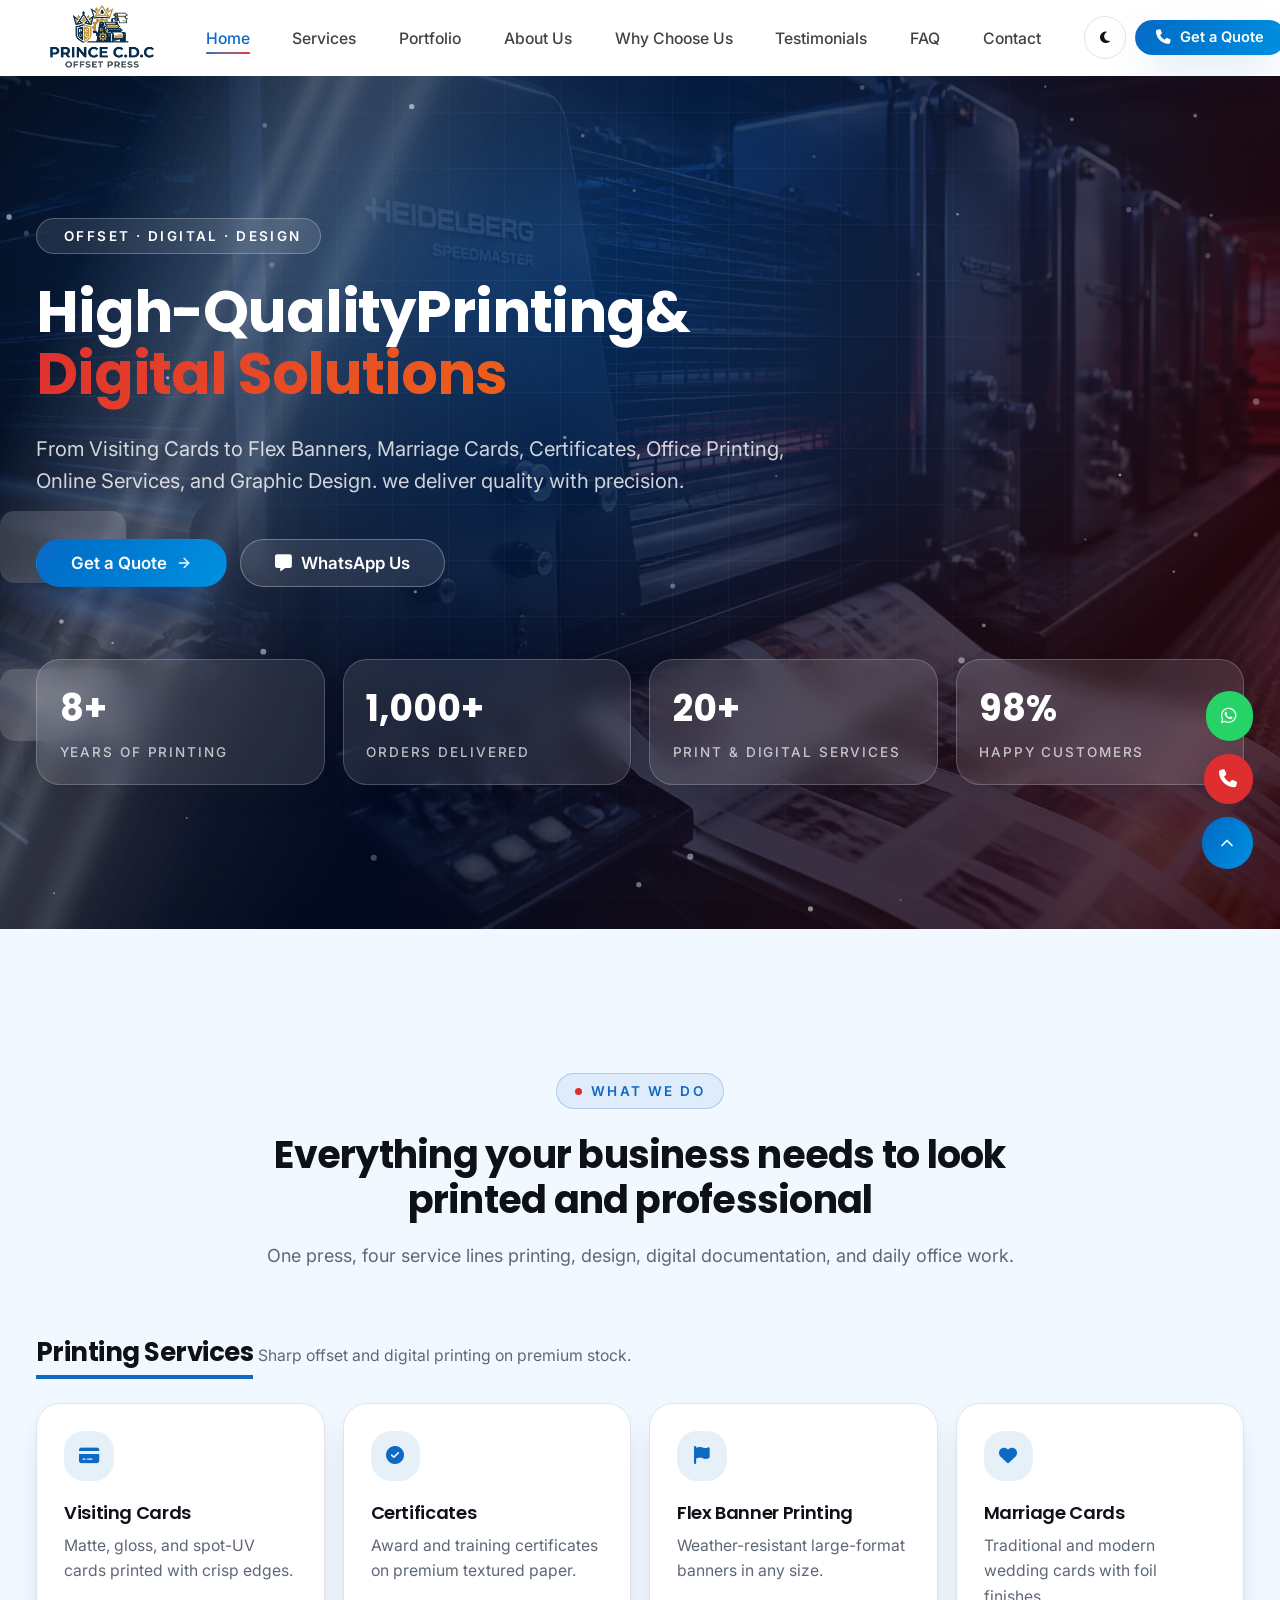
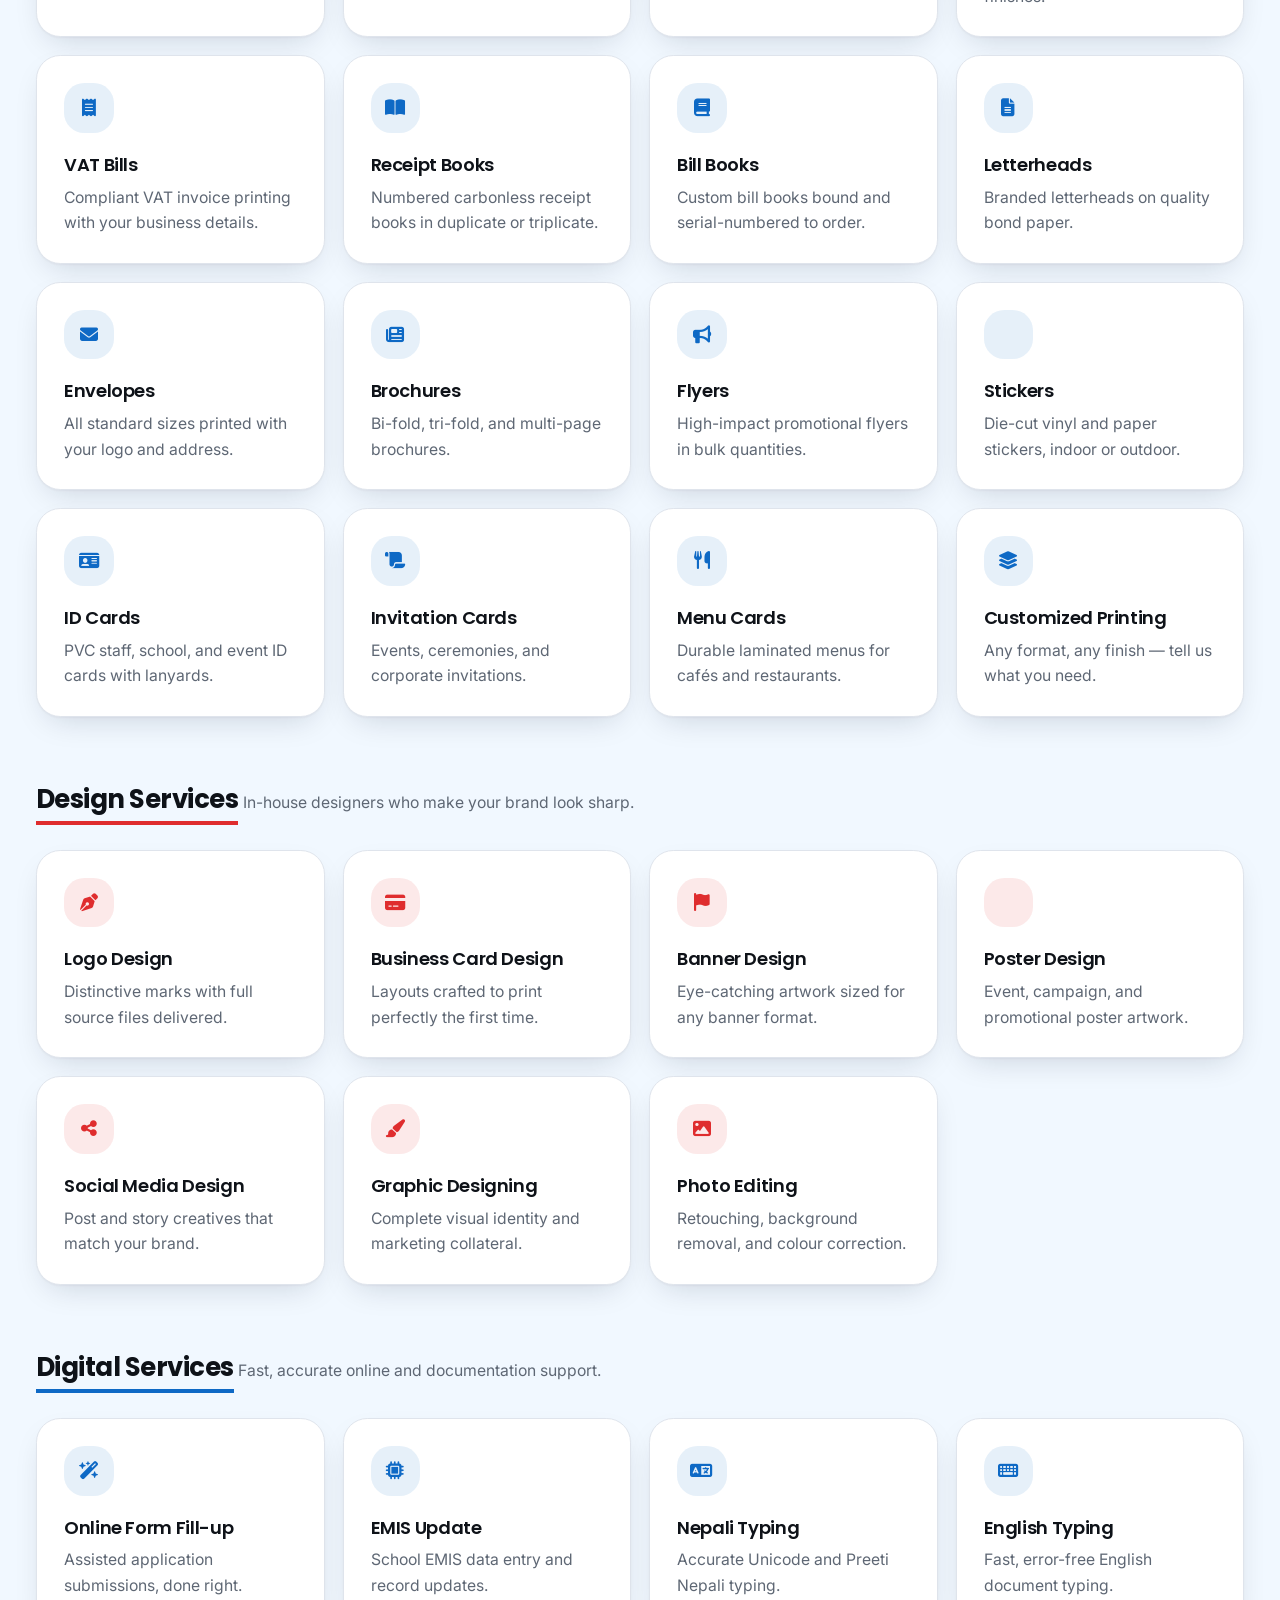
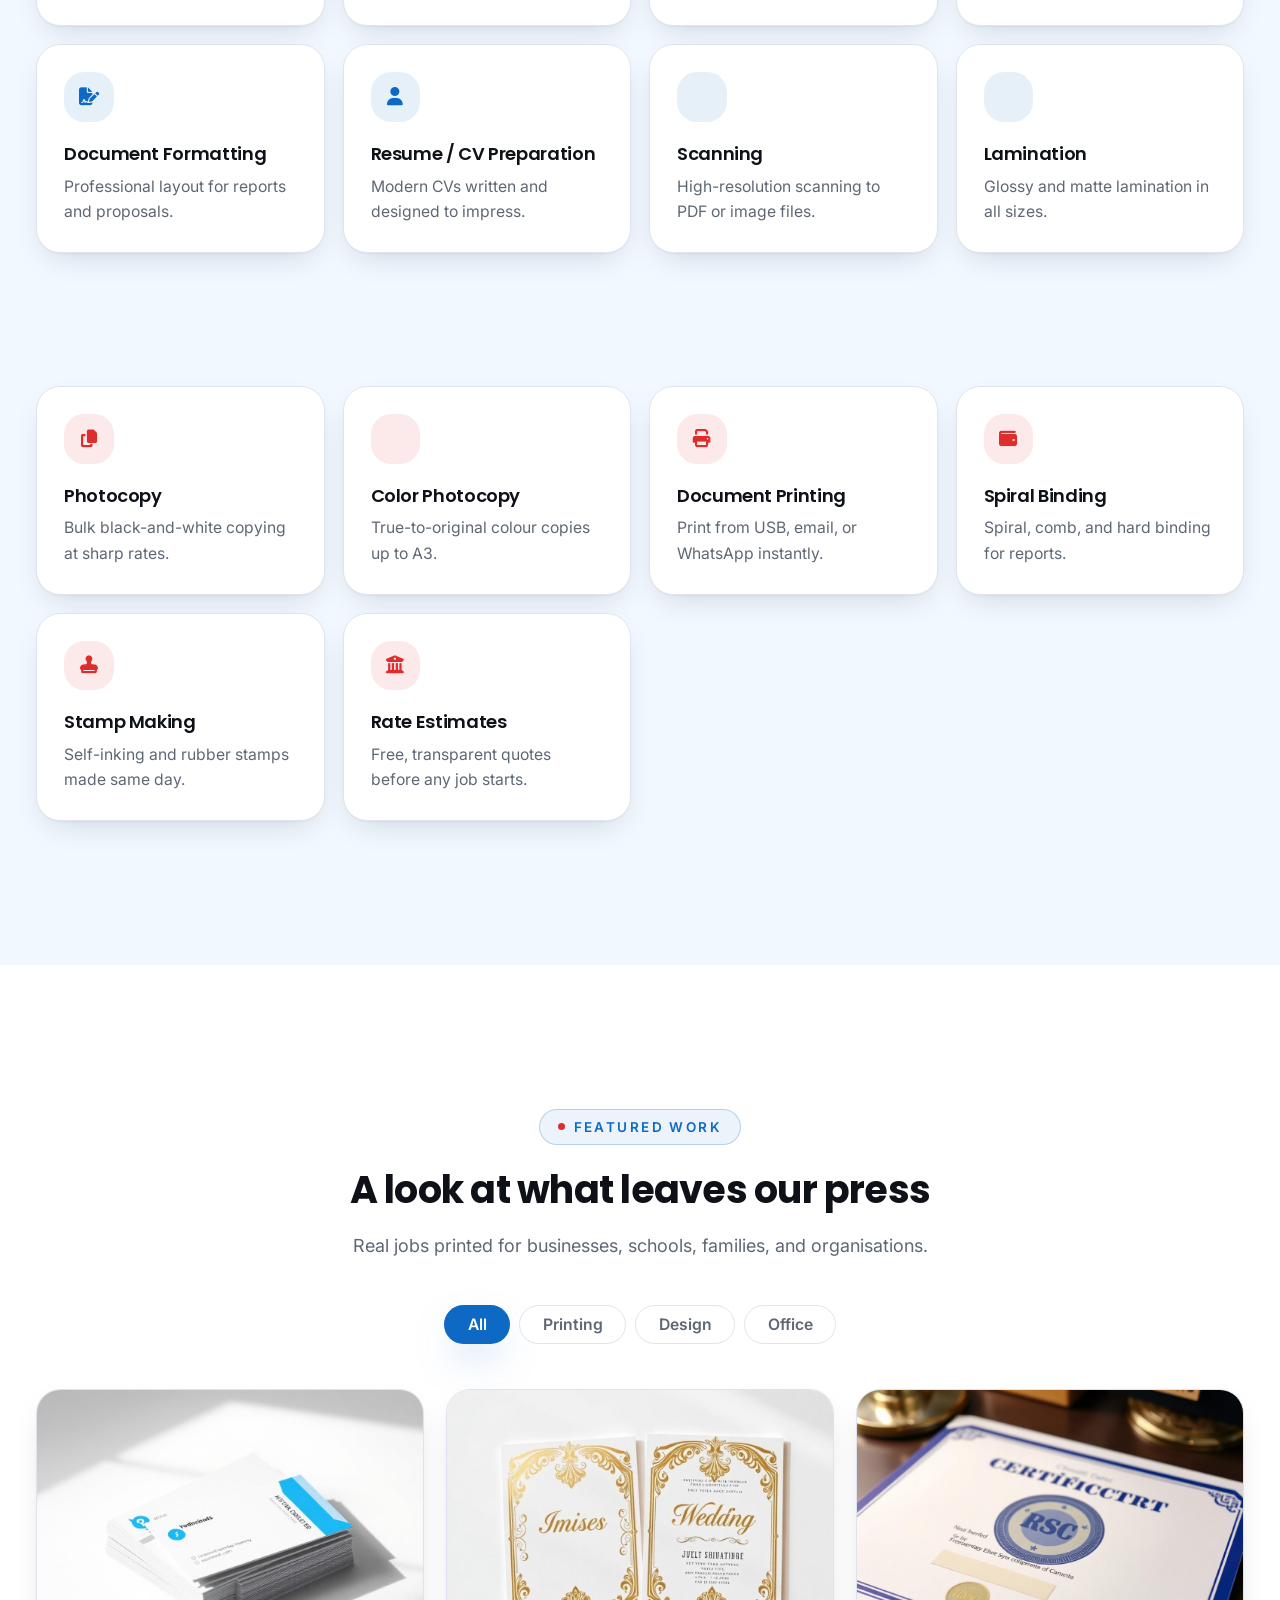
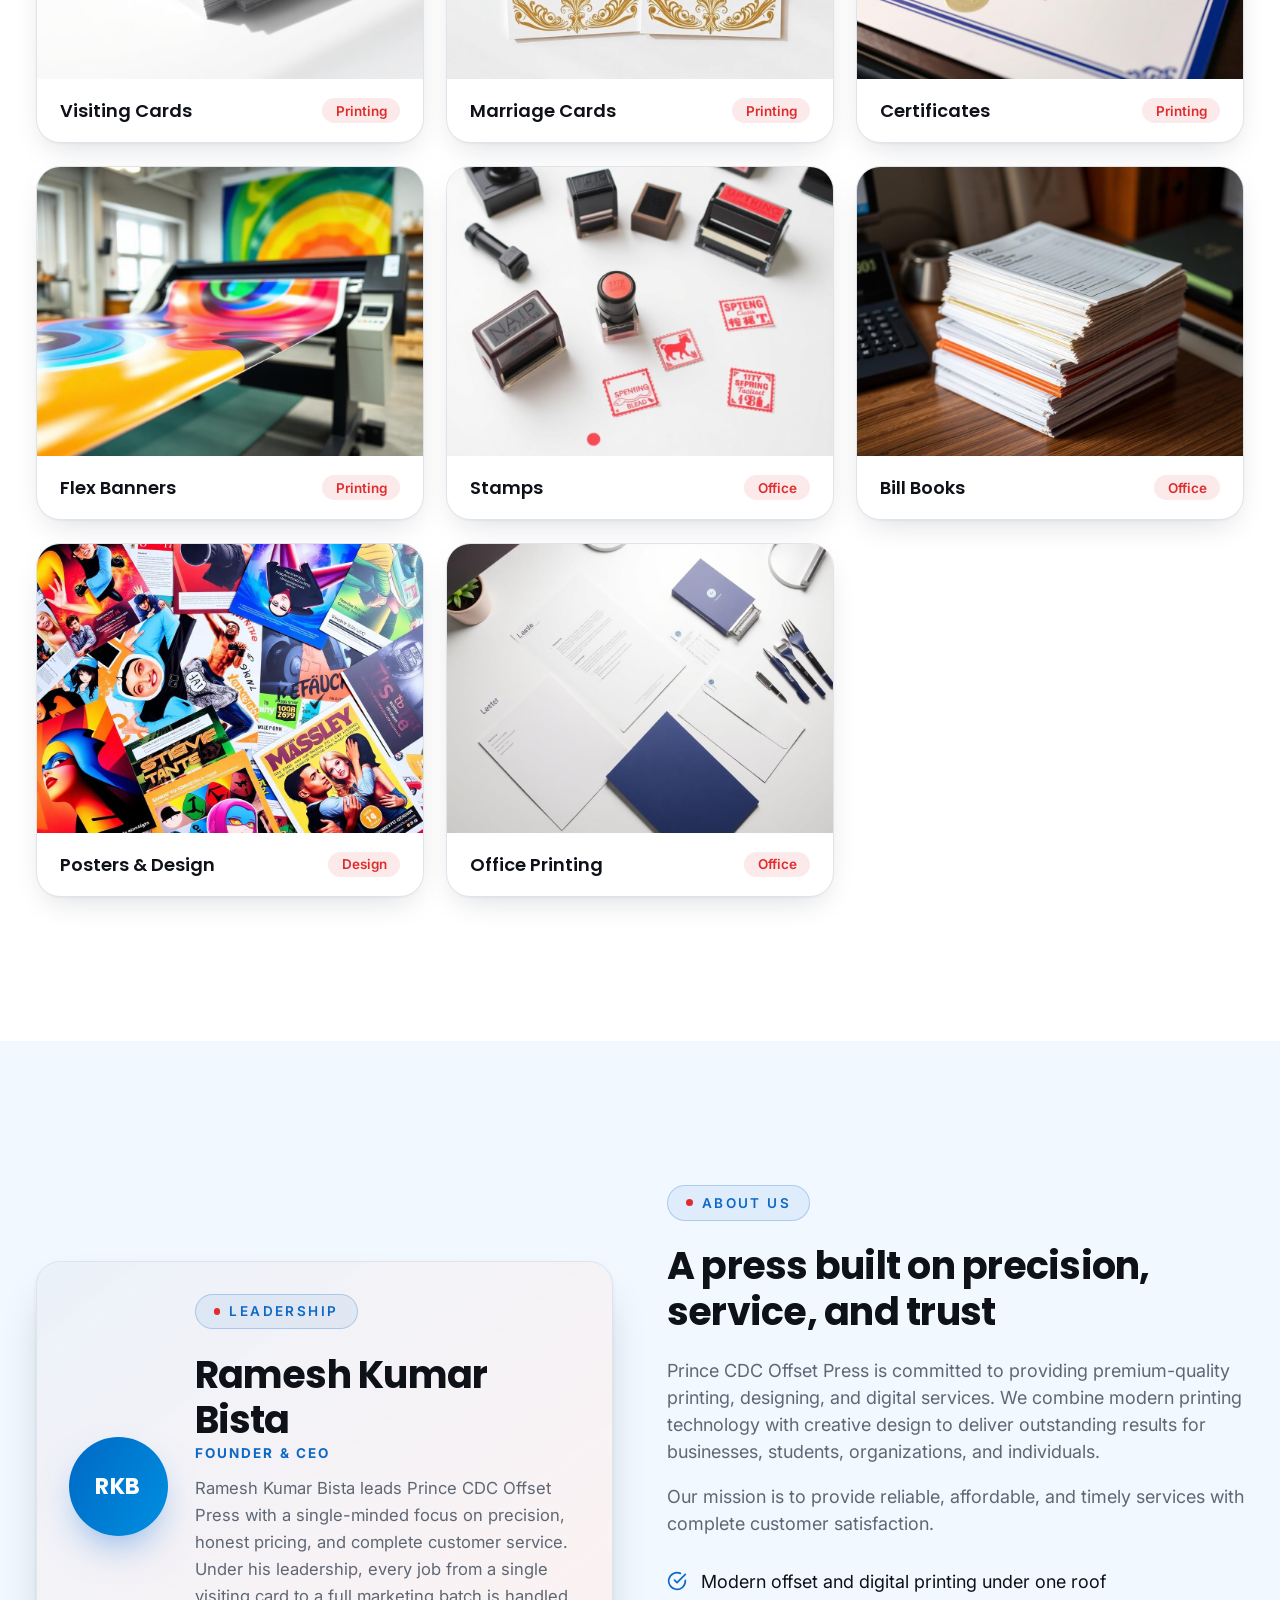
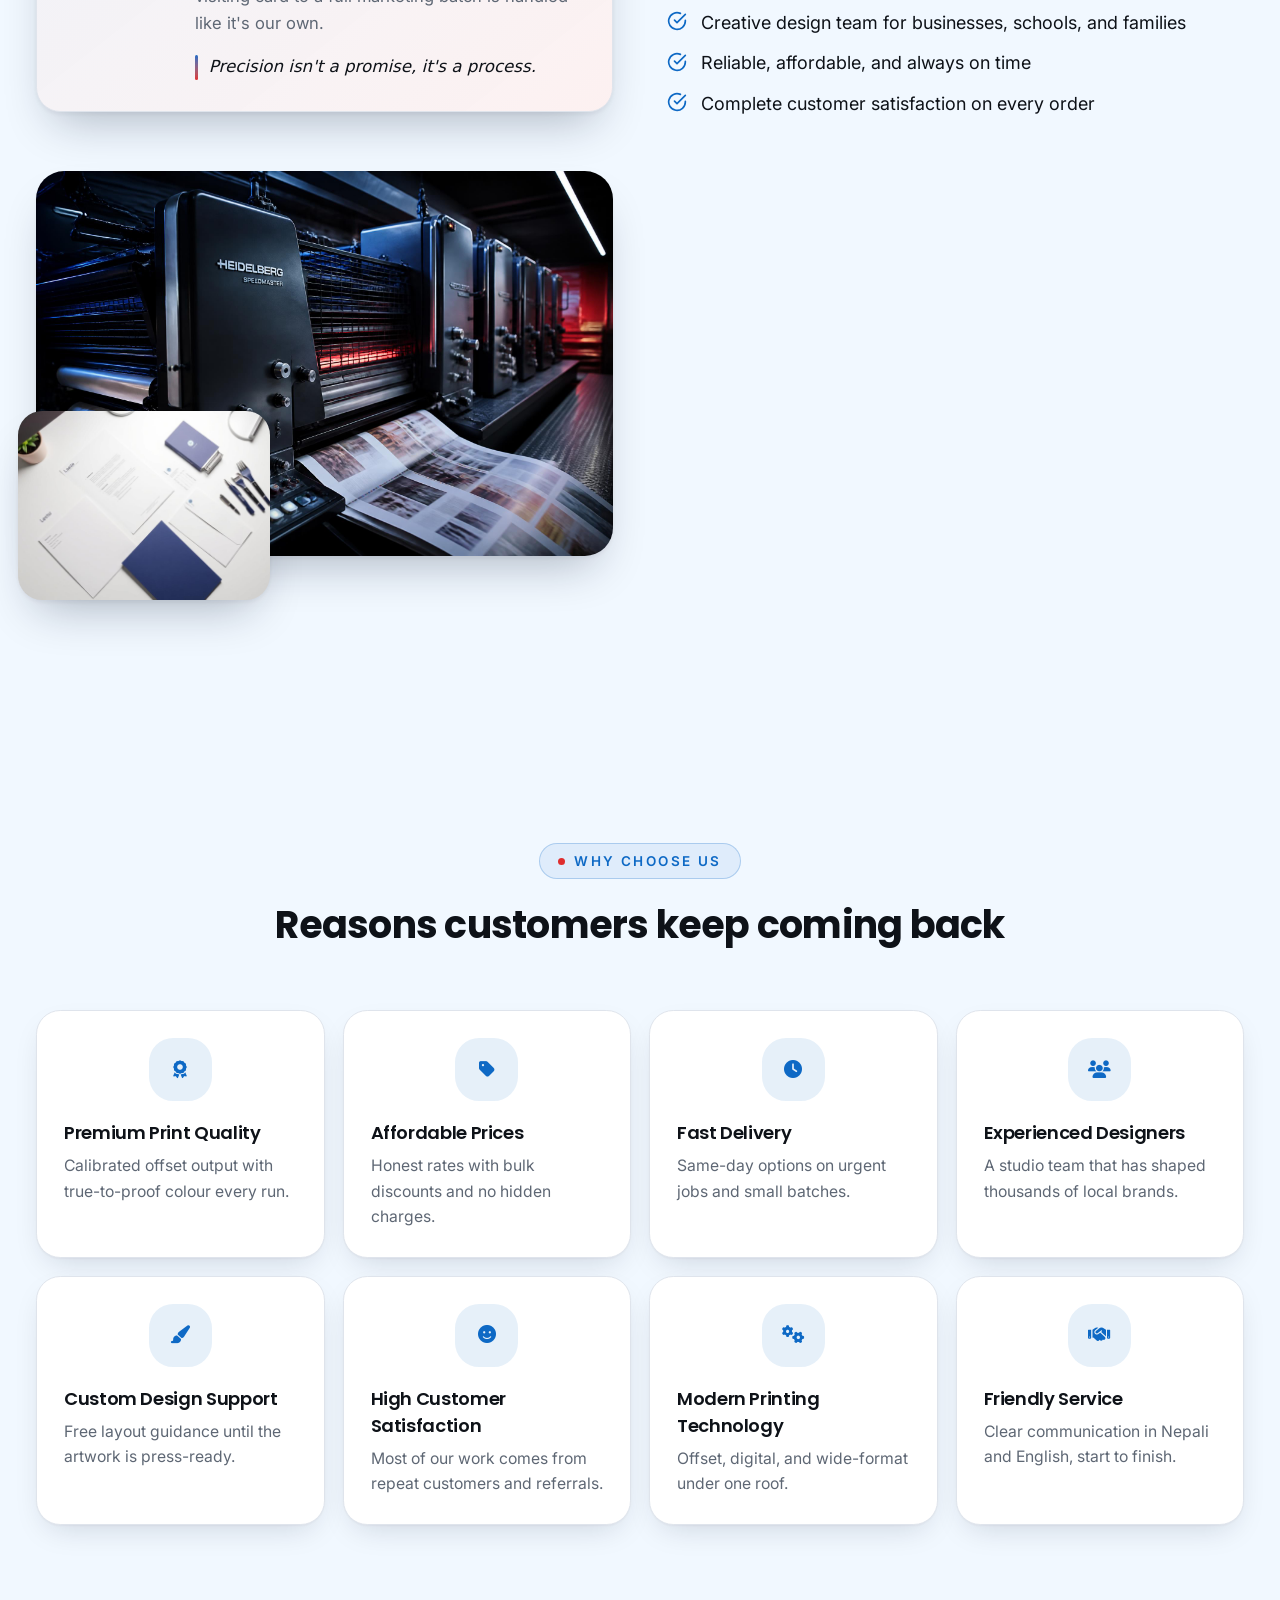
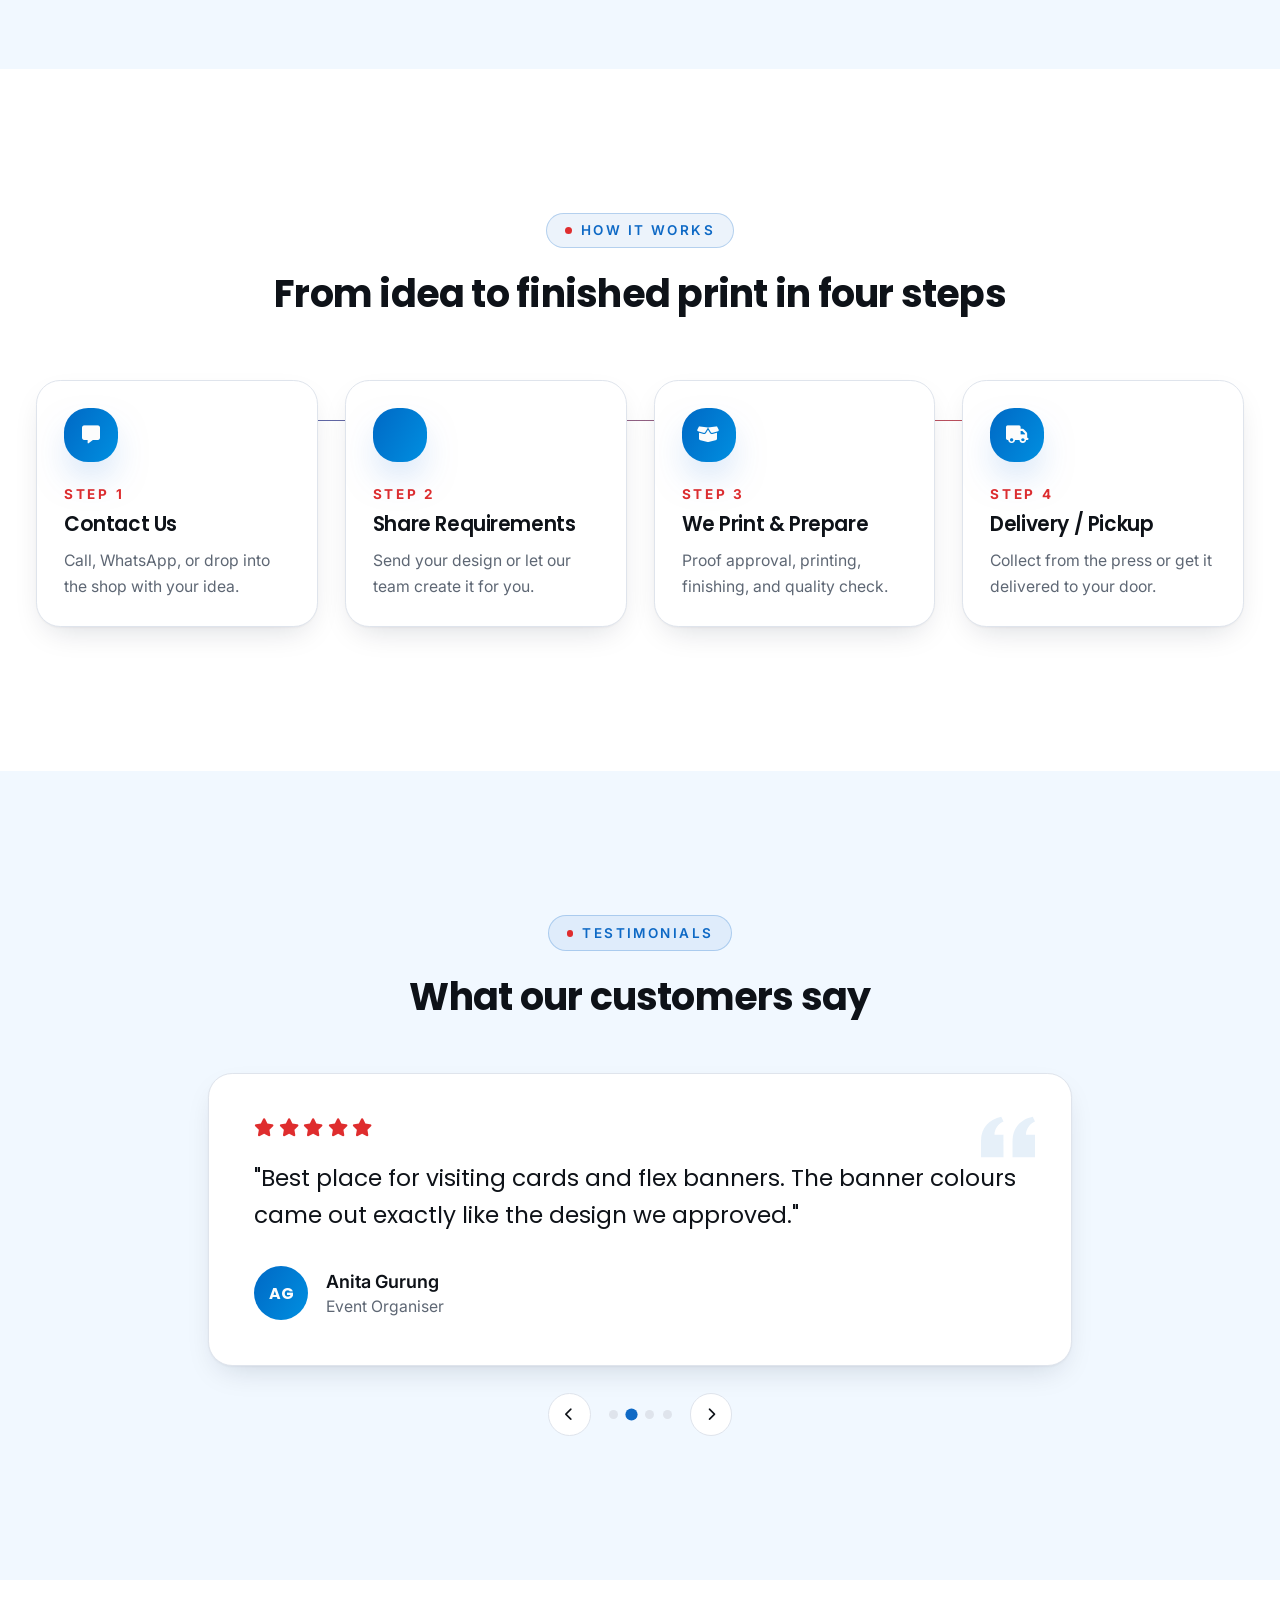
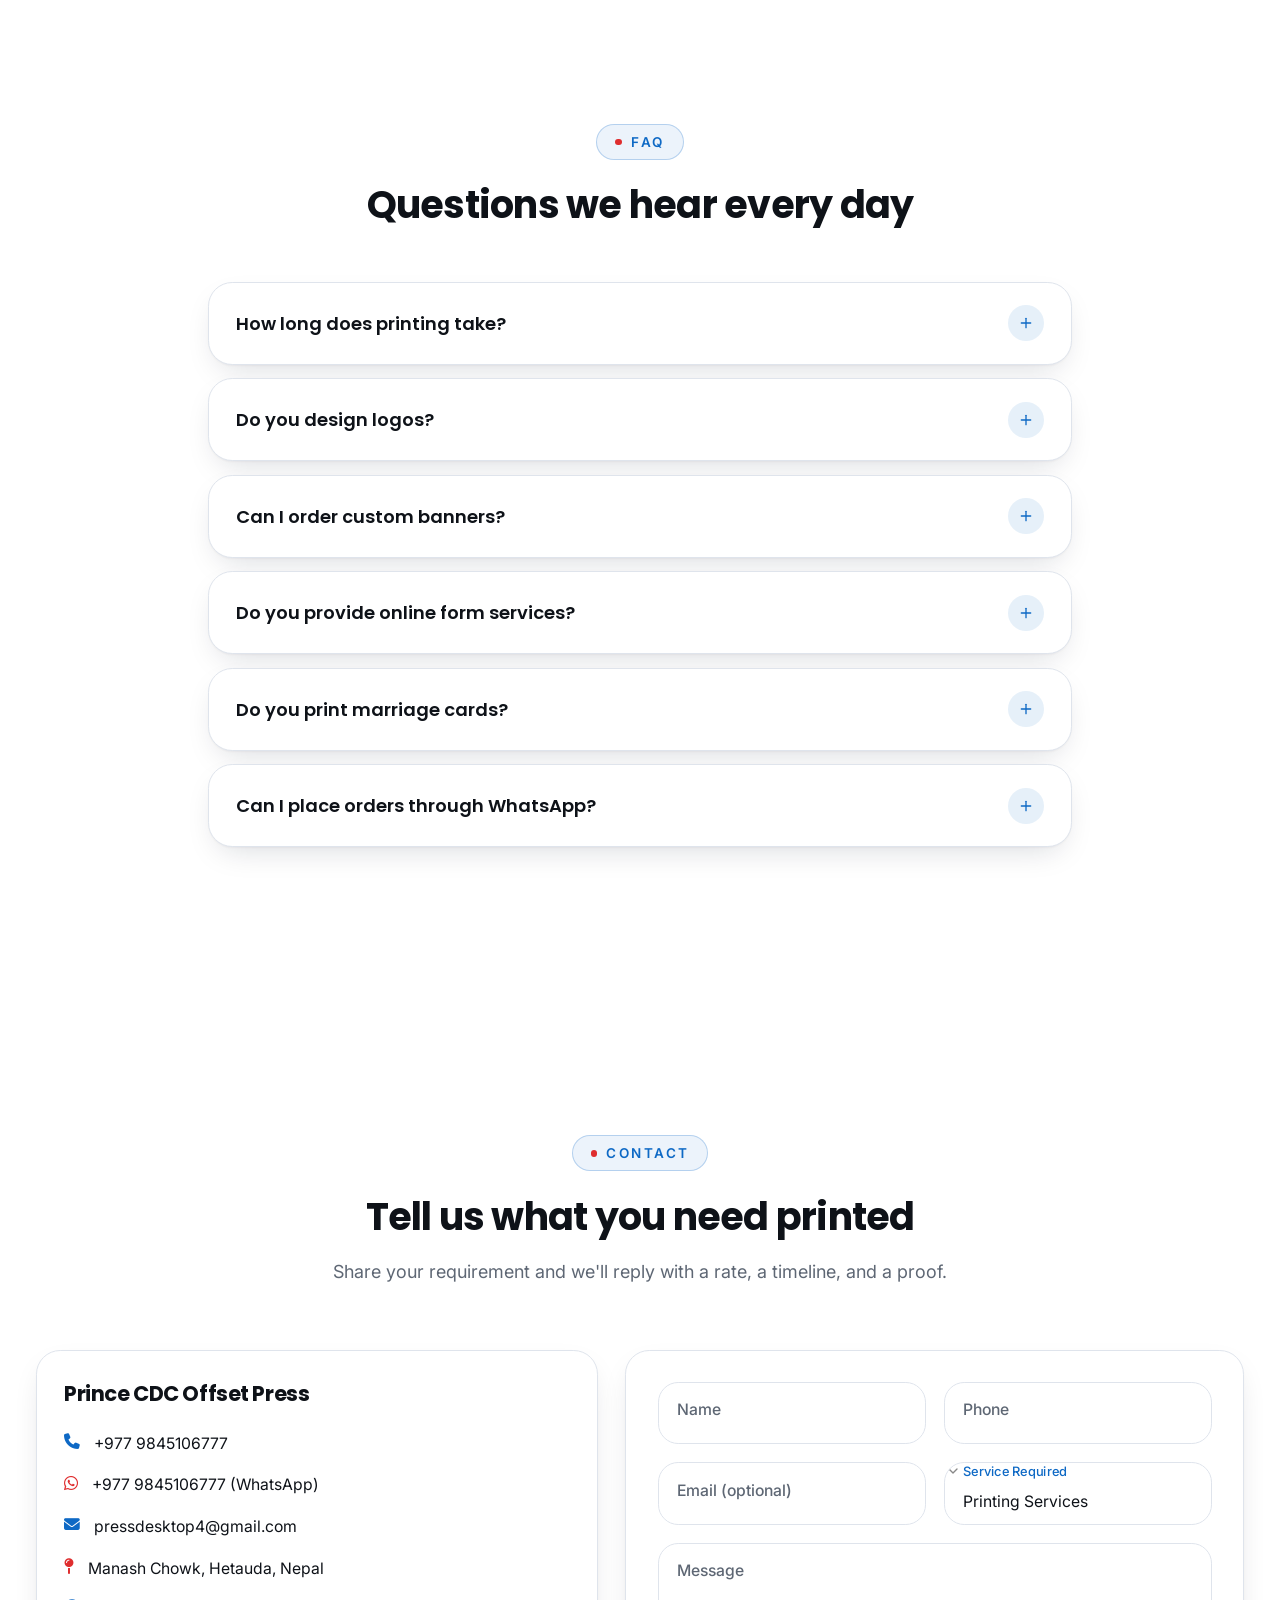
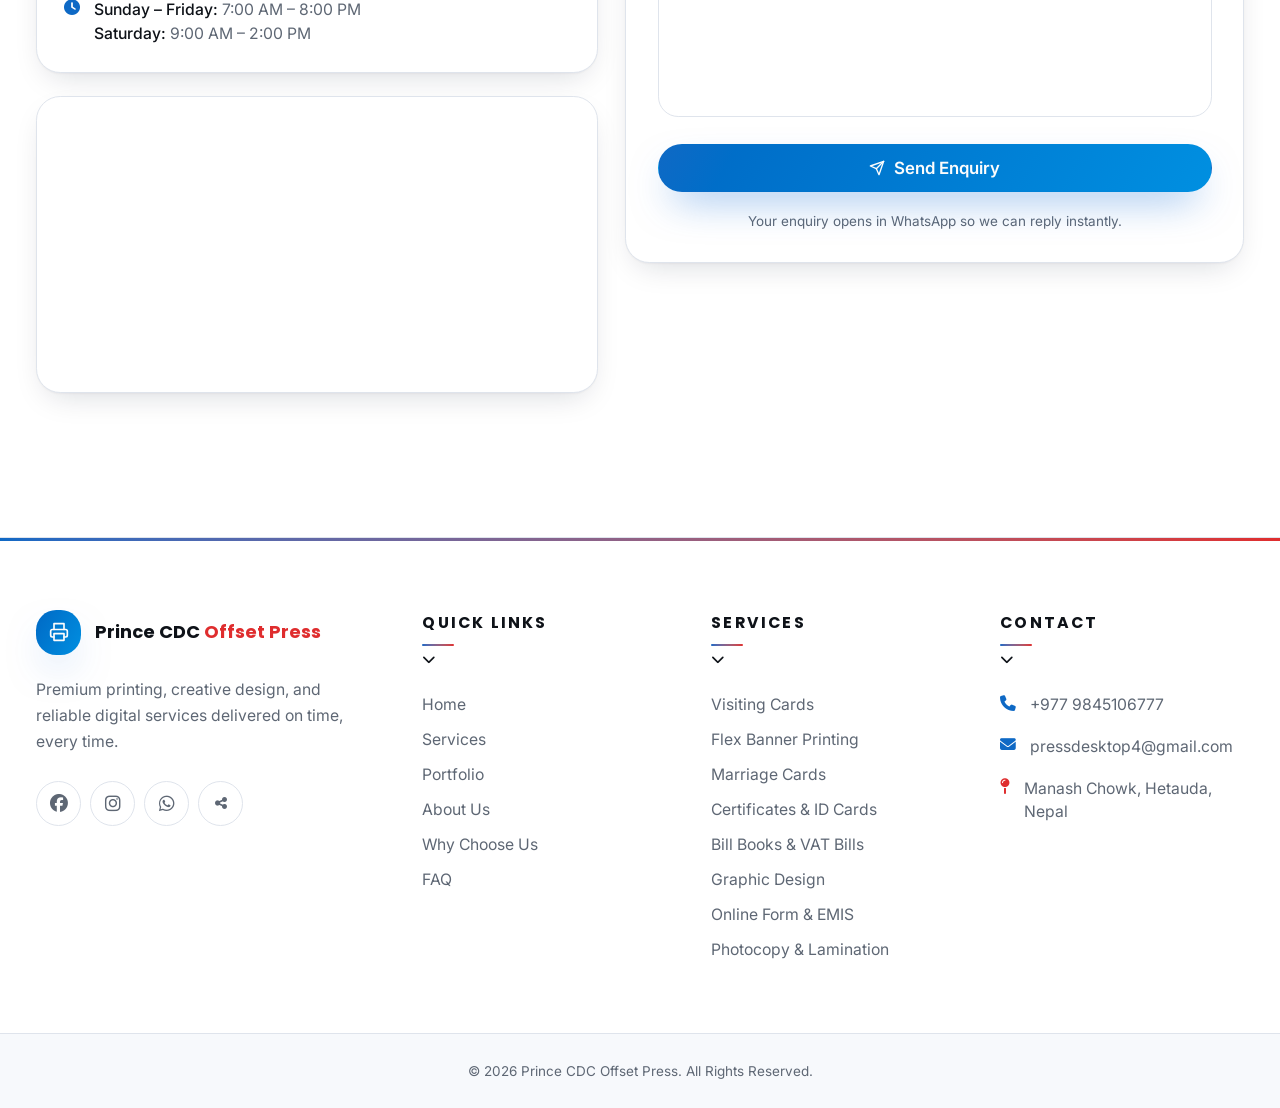
==== commit 8b2f7f1f: "templet upgrade" ====
--- a/index.html
+++ b/index.html
@@ -63,16 +63,63 @@
     </script>
     <noscript
       ><style>
+        .preloader {
+          display: none !important;
+        }
         .reveal,
-        .counters {
+        .counters,
+        .hero-fade-in,
+        .hero-word-inner {
           opacity: 1;
           transform: none;
+          filter: none;
         }
       </style></noscript
     >
+    <!-- Failsafe: never let the splash screen block the page. -->
+    <script>
+      (function () {
+        function unhide() {
+          document.documentElement.classList.add("is-loaded");
+          var p = document.getElementById("preloader");
+          if (p) p.classList.add("done");
+        }
+        if (document.readyState !== "loading") setTimeout(unhide, 5000);
+        else
+          document.addEventListener("DOMContentLoaded", function () {
+            setTimeout(unhide, 5000);
+          });
+      })();
+    </script>
   </head>
   <body>
     <a href="#main-content" class="skip-link">Skip to main content</a>
+
+    <!-- Custom cursor (desktop) -->
+    <span class="cursor-dot" aria-hidden="true"></span>
+    <span class="cursor-ring" aria-hidden="true"></span>
+
+    <!-- Scroll progress bar -->
+    <div class="scroll-progress" aria-hidden="true"></div>
+
+    <!-- Page loader -->
+    <div class="preloader" id="preloader" role="status" aria-live="polite">
+      <div class="preloader-inner">
+        <img
+          src="assets/logo-nav.png"
+          alt=""
+          class="preloader-logo"
+          width="821"
+          height="521"
+        />
+        <div class="preloader-bar" aria-hidden="true">
+          <span class="preloader-bar-fill"></span>
+        </div>
+        <span class="preloader-tagline">Precision · Print · Design</span>
+      </div>
+    </div>
+
+    <div class="mobile-backdrop" aria-hidden="true"></div>
 
     <header class="site-header" role="banner">
       <nav aria-label="Main navigation" class="header-inner container">
@@ -126,25 +173,92 @@
       </nav>
 
       <div class="mobile-menu" id="mobile-menu">
-        <ul class="mobile-menu-links">
-          <li><a href="#home" class="mobile-link">Home</a></li>
-          <li><a href="#services" class="mobile-link">Services</a></li>
-          <li><a href="#portfolio" class="mobile-link">Portfolio</a></li>
-          <li><a href="#about" class="mobile-link">About Us</a></li>
-          <li><a href="#why-us" class="mobile-link">Why Choose Us</a></li>
-          <li><a href="#testimonials" class="mobile-link">Testimonials</a></li>
-          <li><a href="#faq" class="mobile-link">FAQ</a></li>
-          <li><a href="#contact" class="mobile-link">Contact</a></li>
-          <li class="sm:col-span-2">
+        <div class="mobile-menu-header">
+          <div class="mobile-menu-brand">
+            <img
+              src="assets/logo-nav.png"
+              alt="Prince CDC Offset Press"
+              class="mobile-menu-logo"
+              width="821"
+              height="521"
+            />
+            <span class="mobile-menu-name"
+              >Prince CDC <span class="text-brand-red">Offset Press</span></span
+            >
+          </div>
+          <button
+            type="button"
+            class="icon-btn mobile-menu-close"
+            aria-label="Close menu"
+          >
+            <i class="fa-solid fa-xmark" aria-hidden="true"></i>
+          </button>
+        </div>
+
+        <p class="mobile-menu-tagline">
+          Precision printing, creative design &amp; digital services — delivered
+          on time, every time.
+        </p>
+
+        <nav aria-label="Mobile navigation">
+          <ul class="mobile-menu-links">
+            <li><a href="#home" class="mobile-link">Home</a></li>
+            <li><a href="#services" class="mobile-link">Services</a></li>
+            <li><a href="#portfolio" class="mobile-link">Portfolio</a></li>
+            <li><a href="#about" class="mobile-link">About Us</a></li>
+            <li><a href="#why-us" class="mobile-link">Why Choose Us</a></li>
+            <li><a href="#testimonials" class="mobile-link">Testimonials</a></li>
+            <li><a href="#faq" class="mobile-link">FAQ</a></li>
+            <li><a href="#contact" class="mobile-link">Contact</a></li>
+          </ul>
+        </nav>
+
+        <div class="mobile-menu-footer">
+          <a
+            href="tel:+9779845106777"
+            class="mobile-menu-contact"
+            aria-label="Call Prince CDC Offset Press"
+          >
+            <i class="fa-solid fa-phone" aria-hidden="true"></i>
+            +977 9845106777
+          </a>
+          <a
+            href="https://wa.me/9779845106777?text=Hello%20Prince%20CDC%20Offset%20Press%2C%20I%27d%20like%20a%20quote%20for:"
+            target="_blank"
+            rel="noopener noreferrer"
+            class="btn btn-whatsapp btn-block"
+            >WhatsApp Us</a
+          >
+          <div class="mobile-menu-socials">
             <a
-              href="https://wa.me/9779845106777?text=Hello%20Prince%20CDC%20Offset%20Press%2C%20I%27d%20like%20a%20quote%20for:"
+              href="https://www.facebook.com/profile.php?id=61575289855705#"
               target="_blank"
               rel="noopener noreferrer"
-              class="btn btn-whatsapp btn-block"
-              >WhatsApp Us</a
+              aria-label="Facebook"
+              class="social-btn"
             >
-          </li>
-        </ul>
+              <i class="fa-brands fa-facebook" aria-hidden="true"></i>
+            </a>
+            <a
+              href="https://instagram.com"
+              target="_blank"
+              rel="noopener noreferrer"
+              aria-label="Instagram"
+              class="social-btn"
+            >
+              <i class="fa-brands fa-instagram" aria-hidden="true"></i>
+            </a>
+            <a
+              href="https://wa.me/9779845106777"
+              target="_blank"
+              rel="noopener noreferrer"
+              aria-label="WhatsApp"
+              class="social-btn"
+            >
+              <i class="fa-brands fa-whatsapp" aria-hidden="true"></i>
+            </a>
+          </div>
+        </div>
       </div>
     </header>
 
@@ -162,14 +276,18 @@
         <div class="hero-overlay" aria-hidden="true"></div>
 
         <div class="hero-fx" aria-hidden="true">
-          <span class="hero-sheet animate-sheet-feed" style="top: 22%"></span>
+          <div class="hero-grid"></div>
+          <div class="hero-beams">
+            <span class="beam beam-1"></span>
+            <span class="beam beam-2"></span>
+            <span class="beam beam-3"></span>
+          </div>
+          <div class="hero-shine"></div>
+          <canvas class="hero-particles"></canvas>
+          <span class="hero-sheet animate-sheet-feed" style="top: 55%"></span>
           <span
             class="hero-sheet animate-sheet-feed"
-            style="top: 46%; animation-delay: 1.6s"
-          ></span>
-          <span
-            class="hero-sheet animate-sheet-feed"
-            style="top: 70%; animation-delay: 3.2s"
+            style="top: 72%; animation-delay: 1.6s"
           ></span>
           <span
             class="hero-blob animate-ink-float bg-brand-red/30"
@@ -188,7 +306,7 @@
 
         <div class="hero-inner container">
           <div class="max-w-3xl">
-            <span class="hero-badge">
+            <span class="hero-badge hero-fade-in">
               <i class="fa-solid fa-sparkles" aria-hidden="true"></i>
               Offset · Digital · Design
             </span>
@@ -206,13 +324,13 @@
               >
             </h1>
 
-            <p class="hero-sub">
+            <p class="hero-sub hero-fade-in" style="transition-delay: 0.18s">
               From Visiting Cards to Flex Banners, Marriage Cards, Certificates,
               Office Printing, Online Services, and Graphic Design. we deliver
               quality with precision.
             </p>
 
-            <div class="hero-actions">
+            <div class="hero-actions hero-fade-in" style="transition-delay: 0.32s">
               <a href="#contact" class="btn btn-primary">
                 Get a Quote
                 <svg
@@ -1208,7 +1326,7 @@
       <!-- About Section -->
       <section id="about" class="section section-tint">
         <div class="container grid items-center gap-12 about-lg-2">
-          <div class="reveal order-2 lg:order-1">
+          <div class="reveal order-2 lg:order-1" data-reveal="left">
             <span class="badge">
               <span class="badge-dot" aria-hidden="true"></span>
               About us
@@ -1315,15 +1433,16 @@
             </ul>
           </div>
 
-          <div class="reveal order-1 lg:order-2" data-delay="120">
-            <div class="relative">
+          <div class="reveal order-1 lg:order-2" data-delay="120" data-reveal="right">
+            <div class="relative mb-14 sm:mb-16">
               <img
                 src="assets/hero-press.jpg"
                 alt="Prince CDC Offset Press printing floor"
                 loading="lazy"
                 width="1920"
                 height="1280"
-                class="w-full rounded-3xl object-cover shadow-lift"
+                class="w-full rounded-3xl object-cover shadow-lift parallax-img"
+                data-depth="0.4"
               />
               <img
                 src="assets/work-office.jpg"
@@ -1331,14 +1450,37 @@
                 loading="lazy"
                 width="1024"
                 height="768"
-                class="absolute -bottom-10 -left-4 hidden w-48 rounded-2xl border-4 border-background object-cover shadow-lift sm:block lg:w-56"
+                class="absolute -bottom-10 -left-4 hidden w-48 rounded-2xl border-4 border-background object-cover shadow-lift sm:block lg:w-56 parallax-img"
+                data-depth="0.7"
               />
             </div>
           </div>
+
+          <div class="reveal mt-16 mx-auto max-w-3xl" data-delay="100">
+            <article class="leader-card">
+              <span class="leader-avatar" aria-hidden="true">RKB</span>
+              <div class="leader-body">
+                <span class="badge">
+                  <span class="badge-dot" aria-hidden="true"></span>
+                  Leadership
+                </span>
+                <h3 class="section-title mt-3">Ramesh Kumar Bista</h3>
+                <p class="leader-role">Founder &amp; CEO</p>
+                <p class="leader-bio">
+                  Ramesh Kumar Bista leads Prince CDC Offset Press with a
+                  single-minded focus on precision, honest pricing, and complete
+                  customer service. Under his leadership, every job from a
+                  single visiting card to a full marketing batch is handled
+                  like it's our own.
+                </p>
+                <p class="leader-quote">
+                  Precision isn't a promise, it's a process.
+                </p>
+              </div>
+            </article>
+          </div>
         </div>
       </section>
-
-      <!-- Why Choose Us Section -->
       <section id="why-us" class="section section-tint">
         <div class="container">
           <div class="reveal section-head">
@@ -1523,7 +1665,7 @@
             <h2 class="section-title">What our customers say</h2>
           </div>
 
-          <div class="testimonials-container reveal">
+          <div class="testimonials-container reveal" data-reveal="scale">
             <article class="testimonial card">
               <svg
                 class="testimonial-quote"
@@ -1628,6 +1770,7 @@
                         stroke-linejoin="round"
                       >
                         <line x1="5" y1="12" x2="19" y2="12" />
+                        <line x1="12" y1="5" x2="12" y2="19" />
                       </svg>
                     </span>
                   </button>
@@ -1662,6 +1805,7 @@
                         stroke-linejoin="round"
                       >
                         <line x1="5" y1="12" x2="19" y2="12" />
+                        <line x1="12" y1="5" x2="12" y2="19" />
                       </svg>
                     </span>
                   </button>
@@ -1695,6 +1839,7 @@
                         stroke-linejoin="round"
                       >
                         <line x1="5" y1="12" x2="19" y2="12" />
+                        <line x1="12" y1="5" x2="12" y2="19" />
                       </svg>
                     </span>
                   </button>
@@ -1730,6 +1875,7 @@
                         stroke-linejoin="round"
                       >
                         <line x1="5" y1="12" x2="19" y2="12" />
+                        <line x1="12" y1="5" x2="12" y2="19" />
                       </svg>
                     </span>
                   </button>
@@ -1763,6 +1909,7 @@
                         stroke-linejoin="round"
                       >
                         <line x1="5" y1="12" x2="19" y2="12" />
+                        <line x1="12" y1="5" x2="12" y2="19" />
                       </svg>
                     </span>
                   </button>
@@ -1798,6 +1945,7 @@
                         stroke-linejoin="round"
                       >
                         <line x1="5" y1="12" x2="19" y2="12" />
+                        <line x1="12" y1="5" x2="12" y2="19" />
                       </svg>
                     </span>
                   </button>
@@ -1920,7 +2068,6 @@
               <form class="contact-form card card-pad" novalidate>
                 <div class="form-row">
                   <div class="form-field">
-                    <label for="name" class="form-label">Name</label>
                     <input
                       id="name"
                       name="name"
@@ -1929,9 +2076,9 @@
                       class="form-control"
                       placeholder="Your full name"
                     />
+                    <label for="name" class="form-label">Name</label>
                   </div>
                   <div class="form-field">
-                    <label for="phone" class="form-label">Phone</label>
                     <input
                       id="phone"
                       name="phone"
@@ -1941,16 +2088,11 @@
                       class="form-control"
                       placeholder="98XXXXXXXX"
                     />
+                    <label for="phone" class="form-label">Phone</label>
                   </div>
                 </div>
                 <div class="form-row">
                   <div class="form-field">
-                    <label for="email" class="form-label"
-                      >Email
-                      <span class="text-muted-foreground"
-                        >(optional)</span
-                      ></label
-                    >
                     <input
                       id="email"
                       name="email"
@@ -1959,11 +2101,12 @@
                       class="form-control"
                       placeholder="you@example.com"
                     />
+                    <label for="email" class="form-label"
+                      >Email
+                      <span class="text-muted-foreground">(optional)</span></label
+                    >
                   </div>
                   <div class="form-field">
-                    <label for="service" class="form-label"
-                      >Service Required</label
-                    >
                     <select
                       id="service"
                       name="service"
@@ -1972,10 +2115,12 @@
                     >
                       <option value="" disabled>Choose a service</option>
                     </select>
+                    <label for="service" class="form-label"
+                      >Service Required</label
+                    >
                   </div>
                 </div>
                 <div class="form-field">
-                  <label for="message" class="form-label">Message</label>
                   <textarea
                     id="message"
                     name="message"
@@ -1985,6 +2130,7 @@
                     class="form-control"
                     placeholder="Quantity, size, paper type, deadline…"
                   ></textarea>
+                  <label for="message" class="form-label">Message</label>
                 </div>
                 <button type="submit" class="btn btn-primary btn-block">
                   <svg
@@ -2085,79 +2231,126 @@
           </div>
         </div>
 
-        <nav aria-label="Quick links">
-          <h2 class="footer-heading">Quick Links</h2>
-          <ul class="footer-links">
-            <li><a href="#home" class="footer-link">Home</a></li>
-            <li><a href="#services" class="footer-link">Services</a></li>
-            <li><a href="#portfolio" class="footer-link">Portfolio</a></li>
-            <li><a href="#about" class="footer-link">About Us</a></li>
-            <li><a href="#why-us" class="footer-link">Why Choose Us</a></li>
-            <li><a href="#faq" class="footer-link">FAQ</a></li>
-          </ul>
-        </nav>
-
-        <div>
-          <h2 class="footer-heading">Services</h2>
-          <ul class="footer-links">
-            <li><a href="#services" class="footer-link">Visiting Cards</a></li>
-            <li>
-              <a href="#services" class="footer-link">Flex Banner Printing</a>
-            </li>
-            <li><a href="#services" class="footer-link">Marriage Cards</a></li>
-            <li>
-              <a href="#services" class="footer-link"
-                >Certificates &amp; ID Cards</a
-              >
-            </li>
-            <li>
-              <a href="#services" class="footer-link"
-                >Bill Books &amp; VAT Bills</a
-              >
-            </li>
-            <li><a href="#services" class="footer-link">Graphic Design</a></li>
-            <li>
-              <a href="#services" class="footer-link">Online Form &amp; EMIS</a>
-            </li>
-            <li>
-              <a href="#services" class="footer-link"
-                >Photocopy &amp; Lamination</a
-              >
-            </li>
-          </ul>
+        <div class="footer-group">
+          <button
+            type="button"
+            class="footer-toggle"
+            aria-expanded="false"
+            aria-controls="footer-quick-links"
+          >
+            <span class="footer-heading">Quick Links</span>
+            <i
+              class="fa-solid fa-chevron-down footer-chevron"
+              aria-hidden="true"
+            ></i>
+          </button>
+          <div class="footer-group-body" id="footer-quick-links">
+            <ul class="footer-links">
+              <li><a href="#home" class="footer-link">Home</a></li>
+              <li><a href="#services" class="footer-link">Services</a></li>
+              <li><a href="#portfolio" class="footer-link">Portfolio</a></li>
+              <li><a href="#about" class="footer-link">About Us</a></li>
+              <li><a href="#why-us" class="footer-link">Why Choose Us</a></li>
+              <li><a href="#faq" class="footer-link">FAQ</a></li>
+            </ul>
+          </div>
         </div>
 
-        <div>
-          <h2 class="footer-heading">Contact</h2>
-          <ul class="footer-contact">
-            <li class="contact-row">
-              <i
-                class="fa-solid fa-phone contact-row-icon"
-                aria-hidden="true"
-              ></i>
-              <a href="tel:+9779845106777" class="hover:text-primary"
-                >+977 9845106777</a
-              >
-            </li>
-            <li class="contact-row">
-              <i
-                class="fa-solid fa-envelope contact-row-icon"
-                aria-hidden="true"
-              ></i>
-              <a
-                href="mailto:pressdesktop4@gmail.com"
-                class="break-all hover:text-primary"
-                >pressdesktop4@gmail.com</a
-              >
-            </li>
-            <li class="contact-row">
-              <i
-                class="fa-solid fa-map-pin contact-row-icon contact-row-icon-accent"
-                aria-hidden="true"
-              ></i>
-              <span>Manash Chowk, Hetauda, Nepal</span>
-            </li>
-          </ul>
+        <div class="footer-group">
+          <button
+            type="button"
+            class="footer-toggle"
+            aria-expanded="false"
+            aria-controls="footer-services"
+          >
+            <span class="footer-heading">Services</span>
+            <i
+              class="fa-solid fa-chevron-down footer-chevron"
+              aria-hidden="true"
+            ></i>
+          </button>
+          <div class="footer-group-body" id="footer-services">
+            <ul class="footer-links">
+              <li><a href="#services" class="footer-link">Visiting Cards</a></li>
+              <li>
+                <a href="#services" class="footer-link"
+                  >Flex Banner Printing</a
+                >
+              </li>
+              <li>
+                <a href="#services" class="footer-link">Marriage Cards</a>
+              </li>
+              <li>
+                <a href="#services" class="footer-link"
+                  >Certificates &amp; ID Cards</a
+                >
+              </li>
+              <li>
+                <a href="#services" class="footer-link"
+                  >Bill Books &amp; VAT Bills</a
+                >
+              </li>
+              <li>
+                <a href="#services" class="footer-link">Graphic Design</a>
+              </li>
+              <li>
+                <a href="#services" class="footer-link"
+                  >Online Form &amp; EMIS</a
+                >
+              </li>
+              <li>
+                <a href="#services" class="footer-link"
+                  >Photocopy &amp; Lamination</a
+                >
+              </li>
+            </ul>
+          </div>
+        </div>
+
+        <div class="footer-group">
+          <button
+            type="button"
+            class="footer-toggle"
+            aria-expanded="false"
+            aria-controls="footer-contact"
+          >
+            <span class="footer-heading">Contact</span>
+            <i
+              class="fa-solid fa-chevron-down footer-chevron"
+              aria-hidden="true"
+            ></i>
+          </button>
+          <div class="footer-group-body" id="footer-contact">
+            <ul class="footer-contact">
+              <li class="contact-row">
+                <i
+                  class="fa-solid fa-phone contact-row-icon"
+                  aria-hidden="true"
+                ></i>
+                <a href="tel:+9779845106777" class="hover:text-primary"
+                  >+977 9845106777</a
+                >
+              </li>
+              <li class="contact-row">
+                <i
+                  class="fa-solid fa-envelope contact-row-icon"
+                  aria-hidden="true"
+                ></i>
+                <a
+                  href="mailto:pressdesktop4@gmail.com"
+                  class="break-all hover:text-primary"
+                  >pressdesktop4@gmail.com</a
+                >
+              </li>
+              <li class="contact-row">
+                <i
+                  class="fa-solid fa-map-pin contact-row-icon contact-row-icon-accent"
+                  aria-hidden="true"
+                ></i>
+                <span>Manash Chowk, Hetauda, Nepal</span>
+              </li>
+            </ul>
+          </div>
         </div>
       </div>
 
@@ -2208,6 +2401,11 @@
       </button>
     </div>
 
-    <script src="js/script.js" defer></script>
+    <script src="js/scroll.js" defer></script>
+    <script src="js/animations.js" defer></script>
+    <script src="js/cursor.js" defer></script>
+    <script src="js/counter.js" defer></script>
+    <script src="js/slider.js" defer></script>
+    <script src="js/main.js" defer></script>
   </body>
 </html>
--- a/css/style.css
+++ b/css/style.css
@@ -570,6 +570,18 @@
 .flex { display: flex; }
 .inline-flex { display: inline-flex; }
 .grid { display: grid; }
+.grid-cols-2,
+.grid-cols-sm-2 {
+  grid-template-columns: repeat(2, 1fr);
+}
+
+/* Prevent grid blowout: let 2-col items shrink below the intrinsic
+   width of their content (e.g. portfolio photos) so the grid always
+   fits the container on small screens. */
+.grid-cols-2 > *,
+.grid-cols-sm-2 > * {
+  min-width: 0;
+}
 
 .flex-1 { flex: 1 1 0%; }
 .flex-col { flex-direction: column; }
@@ -1314,6 +1326,7 @@
 .portfolio-thumb img {
   width: 100%;
   height: 100%;
+  max-width: 100%;
   object-fit: cover;
   transition: transform 0.7s ease;
 }
@@ -1752,10 +1765,21 @@
 select.form-control {
   appearance: none;
   -webkit-appearance: none;
+  cursor: pointer;
   background-image: url("data:image/svg+xml,%3Csvg xmlns='http://www.w3.org/2000/svg' width='16' height='16' viewBox='0 0 24 24' fill='none' stroke='%23888' stroke-width='2' stroke-linecap='round' stroke-linejoin='round'%3E%3Cpolyline points='6 9 12 15 18 9'/%3E%3C/svg%3E");
   background-repeat: no-repeat;
-  background-position: right 1rem center;
+  background-position: right 1rem 1.15rem;
   padding-right: 2.5rem;
+}
+
+/* A select never shows a placeholder, so render its empty state
+   ("Choose a service") in muted text to match other fields. */
+select.form-control:invalid {
+  color: color-mix(in oklch, var(--muted-foreground) 70%, transparent);
+}
+
+select.form-control option {
+  color: var(--foreground);
 }
 
 textarea.form-control {
@@ -2105,6 +2129,7 @@
   }
 
   .footer-grid {
+    grid-template-columns: repeat(2, 1fr);
     padding-block: 4rem;
   }
 }
@@ -2178,7 +2203,7 @@
   }
 
   .footer-grid {
-    grid-template-columns: repeat(4, 1fr);
+    grid-template-columns: 1.4fr repeat(3, 1fr);
   }
 }
 
@@ -2227,3 +2252,1649 @@
 img[loading="lazy"] {
   background-color: var(--secondary);
 }
+
+/* ============================================================
+   31. PREMIUM MOTION & MICRO-INTERACTIONS
+   ------------------------------------------------------------
+   Motion layer added on top of the base stylesheet. Every rule
+   here is progressive enhancement: without it the site still
+   works, with it the experience becomes fluid and premium.
+   All transforms/opacity are GPU-friendly (60fps).
+   ============================================================ */
+
+/* ============================================================
+   31a. PAGE LOADER
+   ============================================================ */
+
+.preloader {
+  position: fixed;
+  inset: 0;
+  z-index: 9999;
+  display: grid;
+  place-items: center;
+  background-color: var(--background);
+  transition:
+    opacity 0.6s cubic-bezier(0.22, 1, 0.36, 1),
+    visibility 0.6s ease;
+}
+
+.preloader.done {
+  opacity: 0;
+  visibility: hidden;
+  pointer-events: none;
+}
+
+.preloader-inner {
+  display: grid;
+  justify-items: center;
+  gap: 1.5rem;
+}
+
+.preloader-logo {
+  height: 4.5rem;
+  width: auto;
+  object-fit: contain;
+  animation: preloader-logo 1.1s cubic-bezier(0.22, 1, 0.36, 1) both;
+}
+
+.preloader-bar {
+  position: relative;
+  width: 14rem;
+  height: 3px;
+  overflow: hidden;
+  border-radius: 9999px;
+  background-color: color-mix(in oklch, var(--primary) 12%, transparent);
+}
+
+.preloader-bar-fill {
+  position: absolute;
+  inset-block: 0;
+  left: 0;
+  width: 0%;
+  border-radius: inherit;
+  background-image: linear-gradient(90deg, var(--primary), var(--brand-red));
+  box-shadow: 0 0 12px color-mix(in oklch, var(--primary) 60%, transparent);
+  animation: preloader-fill 1.25s cubic-bezier(0.65, 0, 0.35, 1) forwards;
+}
+
+.preloader-tagline {
+  font-size: 0.75rem;
+  font-weight: 600;
+  text-transform: uppercase;
+  letter-spacing: 0.28em;
+  color: var(--muted-foreground);
+  animation: preloader-fade 1.4s ease 0.2s both;
+}
+
+@keyframes preloader-logo {
+  0% {
+    opacity: 0;
+    transform: scale(0.82) translateY(14px);
+    filter: blur(6px);
+  }
+  60% {
+    opacity: 1;
+    transform: scale(1.02);
+    filter: blur(0);
+  }
+  100% {
+    opacity: 1;
+    transform: scale(1);
+  }
+}
+
+@keyframes preloader-fill {
+  to {
+    width: 100%;
+  }
+}
+
+@keyframes preloader-fade {
+  from {
+    opacity: 0;
+    transform: translateY(8px);
+  }
+  to {
+    opacity: 1;
+    transform: none;
+  }
+}
+
+/* ============================================================
+   31b. SCROLL PROGRESS BAR
+   ============================================================ */
+
+.scroll-progress {
+  position: fixed;
+  inset-block: 0;
+  left: 0;
+  z-index: 55;
+  height: 3px;
+  width: 0%;
+  background-image: linear-gradient(90deg, var(--primary), var(--brand-red));
+  box-shadow: 0 0 10px color-mix(in oklch, var(--primary) 55%, transparent);
+  transform-origin: left;
+  will-change: width;
+}
+
+/* ============================================================
+   31c. CUSTOM CURSOR (desktop / fine pointer only)
+   ============================================================ */
+
+.cursor-dot,
+.cursor-ring {
+  position: fixed;
+  top: 0;
+  left: 0;
+  z-index: 10000;
+  border-radius: 9999px;
+  pointer-events: none;
+  opacity: 0;
+  will-change: transform;
+}
+
+.cursor-dot {
+  width: 8px;
+  height: 8px;
+  background-color: var(--primary);
+  transform: translate(-50%, -50%);
+}
+
+.cursor-ring {
+  width: 2.25rem;
+  height: 2.25rem;
+  border: 1.5px solid color-mix(in oklch, var(--primary) 60%, transparent);
+  transform: translate(-50%, -50%);
+  transition:
+    width 0.28s cubic-bezier(0.22, 1, 0.36, 1),
+    height 0.28s cubic-bezier(0.22, 1, 0.36, 1),
+    border-color 0.28s ease,
+    background-color 0.28s ease;
+}
+
+@media (hover: hover) and (pointer: fine) {
+  html.cursor-enabled,
+  html.cursor-enabled a,
+  html.cursor-enabled button,
+  html.cursor-enabled .card,
+  html.cursor-enabled .portfolio-card,
+  html.cursor-enabled .social-btn,
+  html.cursor-enabled .float-btn,
+  html.cursor-enabled .filter-btn,
+  html.cursor-enabled .faq-btn {
+    cursor: none;
+  }
+
+  html.cursor-enabled input,
+  html.cursor-enabled textarea,
+  html.cursor-enabled select,
+  html.cursor-enabled iframe {
+    cursor: auto;
+  }
+
+  html.cursor-enabled .cursor-dot,
+  html.cursor-enabled .cursor-ring {
+    opacity: 1;
+  }
+}
+
+/* Grow + tint when hovering interactive elements */
+html.cursor-hover .cursor-dot {
+  transform: translate(-50%, -50%) scale(2.4);
+}
+
+html.cursor-hover .cursor-ring {
+  width: 3.4rem;
+  height: 3.4rem;
+  border-color: var(--brand-red);
+  background-color: color-mix(in oklch, var(--brand-red) 8%, transparent);
+}
+
+/* Blend the ring for a subtle Awwwards-style difference effect */
+@media (hover: hover) and (pointer: fine) {
+  .cursor-ring {
+    mix-blend-mode: difference;
+    border-color: rgba(255, 255, 255, 0.85);
+  }
+}
+
+/* ============================================================
+   31d. NOISE / FILM GRAIN OVERLAY
+   ============================================================ */
+
+body::after {
+  content: "";
+  position: fixed;
+  inset: 0;
+  z-index: 9997;
+  pointer-events: none;
+  opacity: 0.035;
+  mix-blend-mode: overlay;
+  background-image: url("data:image/svg+xml,%3Csvg xmlns='http://www.w3.org/2000/svg' width='140' height='140'%3E%3Cfilter id='n'%3E%3CfeTurbulence type='fractalNoise' baseFrequency='0.8' numOctaves='3' stitchTiles='stitch'/%3E%3C/filter%3E%3Crect width='100%25' height='100%25' filter='url(%23n)'/%3E%3C/svg%3E");
+}
+
+/* ============================================================
+   31e. SCROLL REVEAL VARIANTS
+   ------------------------------------------------------------
+   .reveal stays the base (fade-up). Add data-reveal to pick a
+   different direction / effect on any element.
+   ============================================================ */
+
+.reveal {
+  transition:
+    opacity 0.75s cubic-bezier(0.22, 1, 0.36, 1),
+    transform 0.75s cubic-bezier(0.22, 1, 0.36, 1),
+    filter 0.75s cubic-bezier(0.22, 1, 0.36, 1);
+}
+
+.reveal[data-reveal="down"] {
+  transform: translateY(-28px);
+}
+
+.reveal[data-reveal="left"] {
+  transform: translateX(-40px);
+}
+
+.reveal[data-reveal="right"] {
+  transform: translateX(40px);
+}
+
+.reveal[data-reveal="scale"] {
+  transform: scale(0.9);
+}
+
+.reveal[data-reveal="blur"] {
+  transform: translateY(18px);
+  filter: blur(12px);
+}
+
+.reveal[data-reveal="rotate"] {
+  transform: rotate(-3deg) translateY(26px);
+}
+
+.reveal[data-visible="true"] {
+  opacity: 1;
+  transform: none;
+  filter: none;
+}
+
+/* ============================================================
+   31f. HERO 2.0 — BACKGROUND FX
+   ============================================================ */
+
+.hero-bg {
+  transform: scale(1.06);
+  will-change: transform;
+}
+
+/* Slow animated gradient wash on top of the photo */
+.hero-overlay {
+  background-image:
+    radial-gradient(
+      70rem 40rem at 20% 15%,
+      color-mix(in oklch, var(--primary) 38%, transparent) 0%,
+      transparent 60%
+    ),
+    radial-gradient(
+      50rem 34rem at 85% 80%,
+      color-mix(in oklch, var(--brand-red) 32%, transparent) 0%,
+      transparent 60%
+    ),
+    linear-gradient(115deg, oklch(0.13 0.03 265 / 0.92), oklch(0.16 0.06 262 / 0.82) 45%, oklch(0.22 0.09 22 / 0.74));
+  background-size:
+    200% 200%,
+    200% 200%,
+    100% 100%;
+  animation: hero-gradient-shift 16s ease-in-out infinite;
+}
+
+@keyframes hero-gradient-shift {
+  0%,
+  100% {
+    background-position:
+      0% 0%,
+      100% 100%;
+  }
+  50% {
+    background-position:
+      100% 100%,
+      0% 0%;
+  }
+}
+
+/* Animated grid */
+.hero-grid {
+  position: absolute;
+  inset: 0;
+  pointer-events: none;
+  background-image:
+    linear-gradient(to right, rgba(255, 255, 255, 0.05) 1px, transparent 1px),
+    linear-gradient(to bottom, rgba(255, 255, 255, 0.05) 1px, transparent 1px);
+  background-size: 56px 56px;
+  mask-image: radial-gradient(circle at 50% 40%, black 0%, transparent 78%);
+  -webkit-mask-image: radial-gradient(circle at 50% 40%, black 0%, transparent 78%);
+  animation: hero-grid-drift 22s linear infinite;
+}
+
+@keyframes hero-grid-drift {
+  from {
+    background-position:
+      0 0,
+      0 0;
+  }
+  to {
+    background-position:
+      56px 56px,
+      56px 56px;
+  }
+}
+
+/* Moving light beams */
+.hero-beams {
+  position: absolute;
+  inset: 0;
+  overflow: hidden;
+  pointer-events: none;
+}
+
+.beam {
+  position: absolute;
+  top: -20%;
+  height: 140%;
+  width: 28rem;
+  transform: rotate(24deg);
+  background: linear-gradient(
+    90deg,
+    transparent 0%,
+    rgba(255, 255, 255, 0.07) 45%,
+    rgba(255, 255, 255, 0.16) 50%,
+    rgba(255, 255, 255, 0.07) 55%,
+    transparent 100%
+  );
+  filter: blur(2px);
+  animation: beam-sweep 9s ease-in-out infinite;
+}
+
+.beam-2 {
+  width: 20rem;
+  animation-delay: -3s;
+  animation-duration: 12s;
+}
+
+.beam-3 {
+  width: 16rem;
+  animation-delay: -6s;
+  animation-duration: 8s;
+}
+
+@keyframes beam-sweep {
+  0% {
+    transform: translateX(-40vw) rotate(24deg);
+  }
+  60%,
+  100% {
+    transform: translateX(120vw) rotate(24deg);
+  }
+}
+
+/* Subtle shine that drifts across the hero */
+.hero-shine {
+  position: absolute;
+  inset: 0;
+  pointer-events: none;
+  background: linear-gradient(
+    115deg,
+    transparent 40%,
+    rgba(255, 255, 255, 0.06) 50%,
+    transparent 60%
+  );
+  transform: translateX(-100%);
+  animation: hero-shine-sweep 8s ease-in-out infinite 1.5s;
+}
+
+@keyframes hero-shine-sweep {
+  0% {
+    transform: translateX(-100%);
+  }
+  40%,
+  100% {
+    transform: translateX(100%);
+  }
+}
+
+/* Particles canvas */
+.hero-particles {
+  position: absolute;
+  inset: 0;
+  width: 100%;
+  height: 100%;
+  pointer-events: none;
+}
+
+/* ============================================================
+   31g. HERO 2.0 — SPLIT HEADLINE + ENTRANCE
+   ============================================================ */
+
+.hero-title .hero-word {
+  display: inline-block;
+  white-space: nowrap;
+}
+
+.hero-word-inner {
+  display: inline-block;
+  opacity: 0;
+  transform: translateY(1.1em) rotate(1.5deg);
+  filter: blur(8px);
+  transition:
+    opacity 0.9s cubic-bezier(0.22, 1, 0.36, 1),
+    transform 0.9s cubic-bezier(0.22, 1, 0.36, 1),
+    filter 0.9s cubic-bezier(0.22, 1, 0.36, 1);
+}
+
+html.is-loaded .hero-word-inner {
+  opacity: 1;
+  transform: none;
+  filter: none;
+}
+
+/* Badge / sub / actions rise in once the loader is gone */
+.hero-fade-in {
+  opacity: 0;
+  transform: translateY(22px);
+  filter: blur(6px);
+  transition:
+    opacity 0.8s cubic-bezier(0.22, 1, 0.36, 1),
+    transform 0.8s cubic-bezier(0.22, 1, 0.36, 1),
+    filter 0.8s cubic-bezier(0.22, 1, 0.36, 1);
+}
+
+html.is-loaded .hero-fade-in {
+  opacity: 1;
+  transform: none;
+  filter: none;
+}
+
+.hero-title {
+  transition: none;
+}
+
+/* ============================================================
+   31h. STATS CARDS — hover lift + border glow
+   ============================================================ */
+
+.stat-card {
+  transition:
+    transform 0.4s cubic-bezier(0.22, 1, 0.36, 1),
+    box-shadow 0.4s cubic-bezier(0.22, 1, 0.36, 1),
+    border-color 0.4s ease,
+    background-color 0.4s ease;
+}
+
+.stat-card:hover {
+  transform: translateY(-6px);
+  border-color: rgba(255, 255, 255, 0.45);
+  background-color: rgba(255, 255, 255, 0.16);
+  box-shadow: 0 24px 48px -16px oklch(0.2 0.08 260 / 0.6);
+}
+
+/* ============================================================
+   31i. BUTTONS — lift, glow, shine sweep, ripple
+   ============================================================ */
+
+.btn {
+  position: relative;
+  overflow: hidden;
+  transform: translateZ(0);
+  will-change: transform;
+}
+
+.btn::after {
+  content: "";
+  position: absolute;
+  inset: 0;
+  background: linear-gradient(
+    115deg,
+    transparent 30%,
+    rgba(255, 255, 255, 0.4) 50%,
+    transparent 70%
+  );
+  transform: translateX(-130%) skewX(-14deg);
+  transition: transform 0.7s cubic-bezier(0.22, 1, 0.36, 1);
+  pointer-events: none;
+}
+
+.btn:hover::after {
+  transform: translateX(130%) skewX(-14deg);
+}
+
+.btn:hover {
+  transform: translateY(-3px) scale(1.03);
+  box-shadow: 0 22px 44px -14px oklch(0.5 0.17 258 / 0.6);
+}
+
+.btn:active {
+  transform: translateY(0) scale(0.98);
+}
+
+/* Ripple element injected on click */
+.ripple {
+  position: absolute;
+  border-radius: 9999px;
+  background-color: rgba(255, 255, 255, 0.45);
+  transform: scale(0);
+  animation: ripple-pop 0.65s ease-out forwards;
+  pointer-events: none;
+}
+
+@keyframes ripple-pop {
+  to {
+    transform: scale(1);
+    opacity: 0;
+  }
+}
+
+.icon-btn,
+.social-btn,
+.filter-btn {
+  position: relative;
+  overflow: hidden;
+}
+
+/* ============================================================
+   31j. CARDS — gradient border, mouse-tracking spotlight
+   ============================================================ */
+
+.card {
+  position: relative;
+  overflow: hidden;
+  transform: translateZ(0);
+}
+
+.card-hover {
+  transition:
+    transform 0.45s cubic-bezier(0.22, 1, 0.36, 1),
+    box-shadow 0.45s cubic-bezier(0.22, 1, 0.36, 1),
+    border-color 0.45s ease;
+}
+
+.card-hover:hover {
+  transform: translateY(-8px);
+  border-color: transparent;
+  box-shadow:
+    0 30px 60px -22px oklch(0.24 0.06 265 / 0.4),
+    var(--shadow-glow);
+}
+
+/* Gradient border sweep */
+.card-hover::before {
+  content: "";
+  position: absolute;
+  inset: 0;
+  z-index: 1;
+  border-radius: inherit;
+  padding: 1px;
+  background: linear-gradient(120deg, var(--primary), var(--brand-red), var(--primary));
+  background-size: 220% 220%;
+  -webkit-mask:
+    linear-gradient(#fff 0 0) content-box,
+    linear-gradient(#fff 0 0);
+  -webkit-mask-composite: xor;
+  mask:
+    linear-gradient(#fff 0 0) content-box,
+    linear-gradient(#fff 0 0);
+  mask-composite: exclude;
+  opacity: 0;
+  transition: opacity 0.4s ease;
+  animation: card-border-slide 3.5s linear infinite;
+  pointer-events: none;
+}
+
+.card-hover:hover::before {
+  opacity: 1;
+}
+
+@keyframes card-border-slide {
+  to {
+    background-position: 220% 220%;
+  }
+}
+
+/* Mouse-tracking spotlight glow */
+.card-hover::after {
+  content: "";
+  position: absolute;
+  inset: 0;
+  z-index: 0;
+  border-radius: inherit;
+  background: radial-gradient(
+    26rem 18rem at var(--mx, 50%) var(--my, 50%),
+    color-mix(in oklch, var(--primary) 14%, transparent) 0%,
+    transparent 70%
+  );
+  opacity: 0;
+  transition: opacity 0.35s ease;
+  pointer-events: none;
+}
+
+.card-hover:hover::after {
+  opacity: 1;
+}
+
+/* Icon bounce on card hover */
+.card:hover .card-icon {
+  transform: translateY(-4px) scale(1.1);
+  transition: transform 0.4s cubic-bezier(0.34, 1.56, 0.64, 1);
+}
+
+/* Why-choose-us icon glow */
+.why-icon {
+  position: relative;
+}
+
+.why-icon::after {
+  content: "";
+  position: absolute;
+  inset: -0.4rem;
+  border-radius: inherit;
+  background: radial-gradient(
+    circle,
+    color-mix(in oklch, var(--primary) 35%, transparent),
+    transparent 70%
+  );
+  opacity: 0;
+  filter: blur(6px);
+  transition: opacity 0.4s ease;
+  pointer-events: none;
+  z-index: -1;
+}
+
+.card-hover:hover .why-icon::after {
+  opacity: 1;
+}
+
+/* ============================================================
+   31k. PORTFOLIO — zoom, dark overlay, floating badge
+   ============================================================ */
+
+.portfolio-card:hover .portfolio-thumb img {
+  transform: scale(1.09);
+  transition: transform 0.9s cubic-bezier(0.22, 1, 0.36, 1);
+}
+
+.portfolio-thumb img {
+  transition: transform 0.9s cubic-bezier(0.22, 1, 0.36, 1);
+}
+
+.portfolio-card:hover .portfolio-overlay {
+  background-color: color-mix(in oklch, var(--primary) 45%, transparent);
+  backdrop-filter: blur(2px);
+}
+
+.portfolio-overlay svg {
+  transform: scale(0.6) rotate(-18deg);
+  opacity: 0;
+  transition:
+    transform 0.5s cubic-bezier(0.34, 1.56, 0.64, 1),
+    opacity 0.4s ease;
+}
+
+.portfolio-card:hover .portfolio-overlay svg {
+  transform: scale(1) rotate(0deg);
+  opacity: 1;
+}
+
+/* Floating badge (injected by JS) */
+.portfolio-badge {
+  position: absolute;
+  top: 0.85rem;
+  right: 0.85rem;
+  z-index: 2;
+  display: grid;
+  width: 2.5rem;
+  height: 2.5rem;
+  place-items: center;
+  border-radius: 9999px;
+  background-color: rgba(255, 255, 255, 0.16);
+  border: 1px solid rgba(255, 255, 255, 0.35);
+  color: #fff;
+  backdrop-filter: blur(8px);
+  opacity: 0;
+  transform: translateY(8px) scale(0.8);
+  transition:
+    opacity 0.35s ease,
+    transform 0.4s cubic-bezier(0.34, 1.56, 0.64, 1);
+  pointer-events: none;
+}
+
+.portfolio-card:hover .portfolio-badge {
+  opacity: 1;
+  transform: translateY(0) scale(1);
+  animation: badge-float 2.6s ease-in-out infinite;
+}
+
+@keyframes badge-float {
+  0%,
+  100% {
+    transform: translateY(0) scale(1);
+  }
+  50% {
+    transform: translateY(-5px) scale(1.04);
+  }
+}
+
+/* ============================================================
+   31l. PROCESS TIMELINE — fill on scroll, pulsing icons
+   ============================================================ */
+
+.process-line {
+  background: color-mix(in oklch, var(--primary) 12%, transparent);
+  overflow: hidden;
+  transform: scaleX(0);
+  transform-origin: left;
+  will-change: transform;
+}
+
+.process-line::after {
+  content: "";
+  position: absolute;
+  inset: 0;
+  background: linear-gradient(
+    90deg,
+    var(--primary),
+    var(--brand-red)
+  );
+  box-shadow: 0 0 14px color-mix(in oklch, var(--primary) 55%, transparent);
+}
+
+.process-line.process-fill {
+  transform: scaleX(1);
+}
+
+.step-icon {
+  position: relative;
+}
+
+.step-icon::after {
+  content: "";
+  position: absolute;
+  inset: -0.35rem;
+  border-radius: inherit;
+  border: 2px solid color-mix(in oklch, var(--primary) 45%, transparent);
+  opacity: 0;
+  animation: step-pulse 2.4s ease-out infinite;
+}
+
+@keyframes step-pulse {
+  0% {
+    opacity: 0.8;
+    transform: scale(0.8);
+  }
+  70%,
+  100% {
+    opacity: 0;
+    transform: scale(1.6);
+  }
+}
+
+.process-list.is-in-view .step-icon::after {
+  animation-play-state: running;
+}
+
+.step-icon:not(.is-pulsing)::after {
+  animation-play-state: paused;
+}
+
+/* ============================================================
+   31m. TESTIMONIAL SLIDER — scale / fade / blur transitions
+   ============================================================ */
+
+.testimonial {
+  overflow: hidden;
+}
+
+.testimonial.switching {
+  opacity: 0;
+  transform: translateY(14px) scale(0.97);
+  filter: blur(6px);
+  transition:
+    opacity 0.35s cubic-bezier(0.22, 1, 0.36, 1),
+    transform 0.35s cubic-bezier(0.22, 1, 0.36, 1),
+    filter 0.35s cubic-bezier(0.22, 1, 0.36, 1);
+}
+
+.testimonial {
+  transition:
+    opacity 0.4s cubic-bezier(0.22, 1, 0.36, 1),
+    transform 0.4s cubic-bezier(0.22, 1, 0.36, 1),
+    filter 0.4s cubic-bezier(0.22, 1, 0.36, 1);
+}
+
+.testimonial-controls button {
+  transition:
+    transform 0.25s cubic-bezier(0.34, 1.56, 0.64, 1),
+    background-color 0.25s ease,
+    color 0.25s ease,
+    box-shadow 0.25s ease;
+}
+
+.testimonial-controls button:hover {
+  transform: translateY(-2px) scale(1.06);
+  box-shadow: var(--shadow-glow);
+}
+
+/* ============================================================
+   31n. FAQ — smoother accordion + icon rotation
+   ============================================================ */
+
+.faq-answer {
+  transition:
+    grid-template-rows 0.45s cubic-bezier(0.22, 1, 0.36, 1),
+    opacity 0.45s cubic-bezier(0.22, 1, 0.36, 1);
+}
+
+.faq-item.open .faq-icon {
+  transform: rotate(45deg);
+}
+
+.faq-btn {
+  transition: background-color 0.25s ease;
+}
+
+.faq-btn:hover {
+  background-color: color-mix(in oklch, var(--primary) 6%, transparent);
+}
+
+/* ============================================================
+   31o. CONTACT FORM — floating labels, focus glow
+   ============================================================ */
+
+.form-field {
+  position: relative;
+}
+
+.form-field .form-label {
+  position: absolute;
+  top: 0.9rem;
+  left: 1.05rem;
+  z-index: 1;
+  margin: 0;
+  pointer-events: none;
+  color: var(--muted-foreground);
+  transform-origin: left top;
+  transition:
+    transform 0.22s cubic-bezier(0.22, 1, 0.36, 1),
+    color 0.22s ease,
+    opacity 0.22s ease;
+}
+
+.form-field .form-control {
+  padding-top: 1.55rem;
+  padding-bottom: 0.55rem;
+}
+
+/* Hide placeholder text until the field is focused, so the floating
+   label stays the single visible hint when the field is empty. */
+.form-field .form-control::placeholder {
+  color: transparent;
+}
+
+.form-field .form-control:focus::placeholder {
+  color: color-mix(in oklch, var(--muted-foreground) 70%, transparent);
+}
+
+.form-field .form-control:focus + .form-label,
+.form-field.has-value .form-label,
+.form-field select.form-control + .form-label {
+  transform: translateY(-0.95rem) scale(0.82);
+}
+
+.form-field .form-control:focus + .form-label,
+.form-field.has-value .form-label {
+  color: var(--primary);
+}
+
+/* Contact form — keep the service select consistent with the other
+   fields and give the Send Enquiry button room + a full-width hit area. */
+.form-field select.form-control {
+  text-align: left;
+  text-transform: none;
+}
+
+.contact-form .btn[type="submit"] {
+  margin-top: 0.5rem;
+  width: 100%;
+}
+
+.contact-form .btn .btn-label {
+  display: inline-flex;
+  align-items: center;
+  justify-content: center;
+  gap: 0.5rem;
+  white-space: nowrap;
+  line-height: 1;
+}
+
+.form-control {
+  transition:
+    border-color 0.25s ease,
+    box-shadow 0.25s ease,
+    background-color 0.25s ease;
+}
+
+.form-control:focus {
+  border-color: transparent;
+  background-color: var(--card);
+  box-shadow:
+    0 0 0 2px var(--primary),
+    0 14px 30px -16px color-mix(in oklch, var(--primary) 45%, transparent);
+}
+
+.form-control:focus::placeholder {
+  opacity: 0.6;
+}
+
+/* Submit button loading + success states */
+.btn.is-loading .btn-label,
+.btn.is-success .btn-label {
+  opacity: 0;
+}
+
+.btn.is-loading::before {
+  content: "";
+  position: absolute;
+  top: 50%;
+  left: 50%;
+  width: 1.1rem;
+  height: 1.1rem;
+  margin: -0.55rem 0 0 -0.55rem;
+  border-radius: 9999px;
+  border: 2px solid rgba(255, 255, 255, 0.35);
+  border-top-color: #fff;
+  animation: btn-spin 0.7s linear infinite;
+}
+
+.btn.is-success::before {
+  content: "";
+  position: absolute;
+  top: 50%;
+  left: 50%;
+  width: 1.1rem;
+  height: 1.1rem;
+  margin: -0.55rem 0 0 -0.55rem;
+  border-radius: 9999px;
+  background-color: #fff;
+  mask-image: url("data:image/svg+xml,%3Csvg xmlns='http://www.w3.org/2000/svg' viewBox='0 0 24 24' fill='none' stroke='black' stroke-width='3' stroke-linecap='round' stroke-linejoin='round'%3E%3Cpolyline points='20 6 9 17 4 12'/%3E%3C/svg%3E");
+  -webkit-mask-image: url("data:image/svg+xml,%3Csvg xmlns='http://www.w3.org/2000/svg' viewBox='0 0 24 24' fill='none' stroke='black' stroke-width='3' stroke-linecap='round' stroke-linejoin='round'%3E%3Cpolyline points='20 6 9 17 4 12'/%3E%3C/svg%3E");
+  -webkit-mask-size: contain;
+  mask-size: contain;
+  -webkit-mask-repeat: no-repeat;
+  mask-repeat: no-repeat;
+  -webkit-mask-position: center;
+  mask-position: center;
+  animation: btn-success-pop 0.45s cubic-bezier(0.34, 1.56, 0.64, 1);
+}
+
+.btn.is-success::after {
+  animation: none;
+}
+
+@keyframes btn-spin {
+  to {
+    transform: rotate(360deg);
+  }
+}
+
+@keyframes btn-success-pop {
+  0% {
+    transform: scale(0);
+  }
+  70% {
+    transform: scale(1.25);
+  }
+  100% {
+    transform: scale(1);
+  }
+}
+
+/* ============================================================
+   31p. NAVBAR — glass morphism + shrink on scroll
+   ============================================================ */
+
+.site-header {
+  height: 76px;
+  --site-h: 76px;
+  background-color: var(--background);
+  border-bottom-color: transparent;
+  transition:
+    height 0.35s cubic-bezier(0.22, 1, 0.36, 1),
+    background-color 0.35s ease,
+    border-color 0.35s ease,
+    box-shadow 0.35s ease,
+    backdrop-filter 0.35s ease;
+}
+
+.site-header.scrolled {
+  height: 62px;
+  --site-h: 62px;
+  background-color: var(--glass);
+  backdrop-filter: blur(18px) saturate(1.5);
+  -webkit-backdrop-filter: blur(18px) saturate(1.5);
+  border-bottom-color: var(--border);
+  box-shadow: 0 12px 32px -18px oklch(0.2 0.06 265 / 0.35);
+}
+
+.site-header.scrolled .brand-logo {
+  height: 3rem;
+}
+
+.brand-logo {
+  transition: height 0.35s cubic-bezier(0.22, 1, 0.36, 1);
+}
+
+/* Nav links — animated underline instead of pill */
+.nav-link {
+  position: relative;
+  padding: 0.5rem 0.25rem;
+  margin-inline: 0.625rem;
+  background: none;
+}
+
+.nav-link::after {
+  content: "";
+  position: absolute;
+  left: 0.25rem;
+  right: 0.25rem;
+  bottom: 0.15rem;
+  height: 2px;
+  border-radius: 9999px;
+  background-image: linear-gradient(90deg, var(--primary), var(--brand-red));
+  transform: scaleX(0);
+  transform-origin: left;
+  transition: transform 0.35s cubic-bezier(0.22, 1, 0.36, 1);
+}
+
+.nav-link:hover,
+.nav-link.active {
+  color: var(--primary);
+  background: none;
+}
+
+.nav-link:hover::after {
+  transform: scaleX(0.55);
+}
+
+.nav-link.active::after {
+  transform: scaleX(1);
+}
+
+/* ============================================================
+   31q. MOBILE MENU — side drawer under the navbar + backdrop
+   ------------------------------------------------------------
+   Slides in from the right, starting just below the fixed navbar
+   (so the logo bar stays visible), without covering the header.
+   ============================================================ */
+
+:root {
+  --site-h: 76px;
+}
+
+body.scrolled {
+  --site-h: 62px;
+}
+
+.mobile-menu {
+  position: fixed;
+  top: var(--site-h, 76px);
+  right: 0;
+  left: auto;
+  display: flex;
+  flex-direction: column;
+  height: calc(100vh - var(--site-h, 76px));
+  height: calc(100dvh - var(--site-h, 76px));
+  z-index: 55;
+  width: min(19rem, 86vw);
+  overflow-y: auto;
+  overscroll-behavior: contain;
+  padding: 1.25rem 1.25rem 2.5rem;
+  border-left: 1px solid var(--border);
+  background-color: var(--card);
+  box-shadow: -18px 0 48px -18px oklch(0.2 0.06 265 / 0.28);
+  opacity: 0;
+  visibility: hidden;
+  transform: translateX(100%);
+  transition:
+    opacity 0.4s ease,
+    visibility 0.4s ease,
+    transform 0.45s cubic-bezier(0.22, 1, 0.36, 1);
+}
+
+.mobile-menu.open {
+  display: flex;
+  opacity: 1;
+  visibility: visible;
+  transform: translateX(0);
+}
+
+/* --- Drawer header: brand + close --- */
+.mobile-menu-header {
+  display: flex;
+  align-items: center;
+  justify-content: space-between;
+  gap: 1rem;
+  padding-bottom: 1rem;
+  margin-bottom: 1rem;
+  border-bottom: 1px solid var(--border);
+}
+
+.mobile-menu-brand {
+  display: flex;
+  align-items: center;
+  gap: 0.75rem;
+  min-width: 0;
+}
+
+.mobile-menu-logo {
+  height: 2.5rem;
+  width: auto;
+  max-width: 100%;
+  object-fit: contain;
+  flex-shrink: 0;
+}
+
+.mobile-menu-name {
+  font-family: var(--font-display);
+  font-weight: 700;
+  font-size: 0.9375rem;
+  line-height: 1.2;
+  color: var(--foreground);
+  white-space: nowrap;
+  overflow: hidden;
+  text-overflow: ellipsis;
+}
+
+.mobile-menu-close {
+  flex-shrink: 0;
+}
+
+/* --- Drawer tagline --- */
+.mobile-menu-tagline {
+  margin: 0 0 1.25rem;
+  font-size: 0.8125rem;
+  line-height: 1.5;
+  color: var(--muted-foreground);
+}
+
+/* --- Drawer links --- */
+.mobile-menu-links {
+  flex-shrink: 0;
+}
+
+.mobile-menu-links li {
+  border-bottom: 1px solid color-mix(in oklch, var(--border) 55%, transparent);
+}
+
+.mobile-menu-links li:last-child {
+  border-bottom: 0;
+}
+
+.mobile-link {
+  display: flex;
+  align-items: center;
+  justify-content: space-between;
+  gap: 0.5rem;
+}
+
+.mobile-link::after {
+  content: "→";
+  font-size: 0.875rem;
+  color: var(--primary);
+  opacity: 0;
+  transform: translateX(-6px);
+  transition: opacity 0.25s ease, transform 0.25s ease;
+}
+
+.mobile-link:hover::after {
+  opacity: 1;
+  transform: translateX(0);
+}
+
+/* --- Drawer footer: contact + CTA + socials --- */
+.mobile-menu-footer {
+  display: grid;
+  gap: 0.75rem;
+  margin-top: auto;
+  padding-top: 1.25rem;
+  border-top: 1px solid var(--border);
+}
+
+.mobile-menu-contact {
+  display: inline-flex;
+  align-items: center;
+  gap: 0.625rem;
+  padding: 0.625rem 0.875rem;
+  border-radius: var(--radius-xl);
+  background-color: color-mix(in oklch, var(--primary) 9%, transparent);
+  color: var(--primary);
+  font-size: 0.875rem;
+  font-weight: 600;
+  transition: background-color 0.2s ease;
+}
+
+.mobile-menu-contact:hover {
+  background-color: color-mix(in oklch, var(--primary) 16%, transparent);
+}
+
+.mobile-menu-socials {
+  display: flex;
+  gap: 0.5rem;
+}
+
+.mobile-menu.open .mobile-link {
+  opacity: 1;
+  transform: none;
+}
+
+.mobile-menu.open .mobile-link:nth-child(1) { transition-delay: 0.05s; }
+.mobile-menu.open .mobile-link:nth-child(2) { transition-delay: 0.1s; }
+.mobile-menu.open .mobile-link:nth-child(3) { transition-delay: 0.15s; }
+.mobile-menu.open .mobile-link:nth-child(4) { transition-delay: 0.2s; }
+.mobile-menu.open .mobile-link:nth-child(5) { transition-delay: 0.25s; }
+.mobile-menu.open .mobile-link:nth-child(6) { transition-delay: 0.3s; }
+.mobile-menu.open .mobile-link:nth-child(7) { transition-delay: 0.35s; }
+.mobile-menu.open .mobile-link:nth-child(8) { transition-delay: 0.4s; }
+
+/* Backdrop behind the open mobile menu */
+.mobile-backdrop {
+  position: fixed;
+  inset: 0;
+  z-index: 49;
+  background-color: rgba(0, 0, 0, 0.35);
+  backdrop-filter: blur(4px);
+  -webkit-backdrop-filter: blur(4px);
+  opacity: 0;
+  visibility: hidden;
+  transition: opacity 0.35s ease, visibility 0.35s ease;
+}
+
+.mobile-backdrop.visible {
+  opacity: 1;
+  visibility: visible;
+}
+
+@media (min-width: 1024px) {
+  .mobile-menu {
+    display: none !important;
+  }
+}
+
+/* ============================================================
+   31r. FOOTER — underline links, bouncing social icons
+   ============================================================ */
+
+.footer-link {
+  position: relative;
+}
+
+.footer-link::after {
+  content: "";
+  position: absolute;
+  left: 0;
+  bottom: -2px;
+  width: 100%;
+  height: 1.5px;
+  border-radius: 9999px;
+  background-image: linear-gradient(90deg, var(--primary), var(--brand-red));
+  transform: scaleX(0);
+  transform-origin: left;
+  transition: transform 0.35s cubic-bezier(0.22, 1, 0.36, 1);
+}
+
+.footer-link:hover::after {
+  transform: scaleX(1);
+}
+
+.social-btn {
+  transition:
+    transform 0.3s cubic-bezier(0.34, 1.56, 0.64, 1),
+    color 0.25s ease,
+    border-color 0.25s ease,
+    box-shadow 0.25s ease;
+}
+
+.social-btn:hover {
+  transform: translateY(-4px) scale(1.08);
+  color: var(--primary);
+  border-color: color-mix(in oklch, var(--primary) 50%, transparent);
+  box-shadow: var(--shadow-glow);
+}
+
+/* Professional footer accents */
+.site-footer {
+  position: relative;
+}
+
+.site-footer::before {
+  content: "";
+  position: absolute;
+  top: 0;
+  left: 0;
+  right: 0;
+  height: 3px;
+  background-image: linear-gradient(90deg, var(--primary), var(--brand-red));
+}
+
+.footer-heading::after {
+  content: "";
+  display: block;
+  width: 1.75rem;
+  height: 2px;
+  margin-top: 0.5rem;
+  border-radius: 9999px;
+  background-image: linear-gradient(90deg, var(--primary), var(--brand-red));
+}
+
+.footer-bottom {
+  border-top: 1px solid var(--border);
+  background-color: color-mix(in oklch, var(--muted) 55%, transparent);
+}
+
+.footer-copy {
+  display: flex;
+  align-items: center;
+  justify-content: center;
+  gap: 0.375rem;
+}
+
+/* ============================================================
+   31s. FLOATING BUTTONS — glow + wiggle on hover
+   ============================================================ */
+
+.float-btn {
+  transition:
+    transform 0.3s cubic-bezier(0.34, 1.56, 0.64, 1),
+    box-shadow 0.3s ease,
+    filter 0.3s ease;
+}
+
+.float-btn:hover {
+  transform: translateY(-3px) scale(1.08);
+  filter: brightness(1.06);
+  box-shadow: 0 18px 36px -12px oklch(0.2 0.06 265 / 0.5);
+}
+
+.float-whatsapp {
+  animation: float-hover 4.5s ease-in-out infinite;
+}
+
+.float-call {
+  animation: float-hover 4.5s ease-in-out infinite 1.5s;
+}
+
+@keyframes float-hover {
+  0%,
+  100% {
+    transform: translateY(0);
+  }
+  50% {
+    transform: translateY(-4px);
+  }
+}
+
+/* ============================================================
+   31t. BACK TO TOP — progress-aware glow
+   ============================================================ */
+
+.back-to-top {
+  box-shadow: var(--shadow-glow);
+}
+
+.back-to-top:hover {
+  transform: translateY(-4px) scale(1.08);
+}
+
+/* ============================================================
+   31u. IMAGE PARALLAX (mouse)
+   ============================================================ */
+
+.parallax-img {
+  will-change: transform;
+}
+
+/* ============================================================
+   31v. REDUCED MOTION — everything stays accessible
+   ============================================================ */
+
+@media (prefers-reduced-motion: reduce) {
+  .preloader {
+    opacity: 0;
+    visibility: hidden;
+  }
+
+  .hero-overlay,
+  .hero-grid,
+  .hero-shine,
+  .beam,
+  .hero-bg,
+  .float-btn,
+  .float-whatsapp,
+  .float-call,
+  .badge-float,
+  .step-icon::after,
+  .card-hover::before {
+    animation: none !important;
+  }
+
+  .hero-bg {
+    transform: none;
+  }
+
+  .hero-word-inner,
+  .hero-fade-in {
+    opacity: 1;
+    transform: none;
+    filter: none;
+    transition: none;
+  }
+
+  .cursor-dot,
+  .cursor-ring,
+  body::after {
+    display: none !important;
+  }
+
+  .scroll-progress {
+    height: 2px;
+  }
+
+  .mobile-menu {
+    transition: opacity 0.2s ease;
+  }
+}
+
+/* ============================================================
+   31w. FOOTER — accordion groups (collapse on mobile/tablet,
+   static columns on desktop)
+   ============================================================ */
+
+.footer-toggle {
+  display: block;
+  width: 100%;
+  background: none;
+  border: 0;
+  padding: 0;
+  text-align: left;
+  cursor: pointer;
+}
+
+.footer-chevron {
+  display: none;
+}
+
+@media (max-width: 1023.98px) {
+  .footer-group {
+    border-bottom: 1px solid var(--border);
+  }
+
+  .footer-toggle {
+    display: flex;
+    align-items: center;
+    justify-content: space-between;
+    gap: 1rem;
+    padding: 0.875rem 0;
+  }
+
+  .footer-heading::after {
+    display: none;
+  }
+
+  .footer-chevron {
+    display: inline-flex;
+    flex-shrink: 0;
+    color: var(--primary);
+    font-size: 0.875rem;
+    transition: transform 0.3s cubic-bezier(0.22, 1, 0.36, 1);
+  }
+
+  .footer-group.open .footer-chevron {
+    transform: rotate(180deg);
+  }
+
+  .footer-group-body {
+    max-height: 0;
+    overflow: hidden;
+    opacity: 0;
+    transform: translateY(-6px);
+    transition:
+      max-height 0.4s cubic-bezier(0.22, 1, 0.36, 1),
+      opacity 0.3s ease,
+      transform 0.4s cubic-bezier(0.22, 1, 0.36, 1);
+  }
+
+  .footer-group.open .footer-group-body {
+    max-height: 30rem;
+    opacity: 1;
+    transform: none;
+  }
+
+  .footer-group.open .footer-group-body .footer-links,
+  .footer-group.open .footer-group-body .footer-contact {
+    padding-bottom: 1.25rem;
+  }
+}
+
+@media (min-width: 1024px) {
+  .footer-toggle {
+    display: block;
+    pointer-events: none;
+    cursor: default;
+  }
+
+  .footer-chevron {
+    display: none;
+  }
+
+  .footer-group-body {
+    max-height: none !important;
+    opacity: 1 !important;
+    transform: none !important;
+    overflow: visible !important;
+  }
+}
+
+/* ============================================================
+   31x. ABOUT — leadership / founder card + value blocks
+   ============================================================ */
+
+.leader-card {
+  display: flex;
+  align-items: center;
+  gap: 1.5rem;
+  padding: 1.75rem;
+  border: 1px solid var(--border);
+  border-radius: calc(var(--radius-2xl, 1.5rem));
+  background:
+    linear-gradient(
+      to bottom right,
+      color-mix(in oklch, var(--primary) 9%, transparent),
+      color-mix(in oklch, var(--brand-red) 7%, transparent)
+    ),
+    var(--card);
+  box-shadow: var(--shadow-lift);
+}
+
+.leader-avatar {
+  display: grid;
+  width: 5.5rem;
+  height: 5.5rem;
+  flex-shrink: 0;
+  place-items: center;
+  border-radius: 9999px;
+  background-image: var(--gradient-brand);
+  color: var(--primary-foreground);
+  font-family: var(--font-display);
+  font-size: 1.25rem;
+  font-weight: 700;
+  letter-spacing: 0.04em;
+  box-shadow: var(--shadow-glow);
+}
+
+.leader-body {
+  min-width: 0;
+}
+
+.leader-role {
+  color: var(--primary);
+  font-size: 0.75rem;
+  font-weight: 700;
+  text-transform: uppercase;
+  letter-spacing: 0.16em;
+}
+
+.leader-bio {
+  margin-top: 0.625rem;
+  color: var(--muted-foreground);
+  font-size: 0.925rem;
+  line-height: 1.625;
+}
+
+.leader-quote {
+  display: flex;
+  gap: 0.625rem;
+  margin-top: 1rem;
+  color: var(--foreground);
+  font-style: italic;
+  font-size: 0.925rem;
+  line-height: 1.5;
+}
+
+.leader-quote::before {
+  content: "";
+  flex-shrink: 0;
+  width: 3px;
+  border-radius: 9999px;
+  background-image: linear-gradient(180deg, var(--primary), var(--brand-red));
+}
+
+@media (max-width: 639px) {
+  .leader-card {
+    flex-direction: column;
+    align-items: flex-start;
+    gap: 1.25rem;
+  }
+}
+
+/* Value block (mission / vision / values) */
+.value-block {
+  height: 100%;
+}
+
+.value-icon {
+  display: grid;
+  width: 3rem;
+  height: 3rem;
+  place-items: center;
+  border-radius: var(--radius-xl);
+  background-color: color-mix(in oklch, var(--primary) 12%, transparent);
+  color: var(--primary);
+  font-size: 1.25rem;
+}
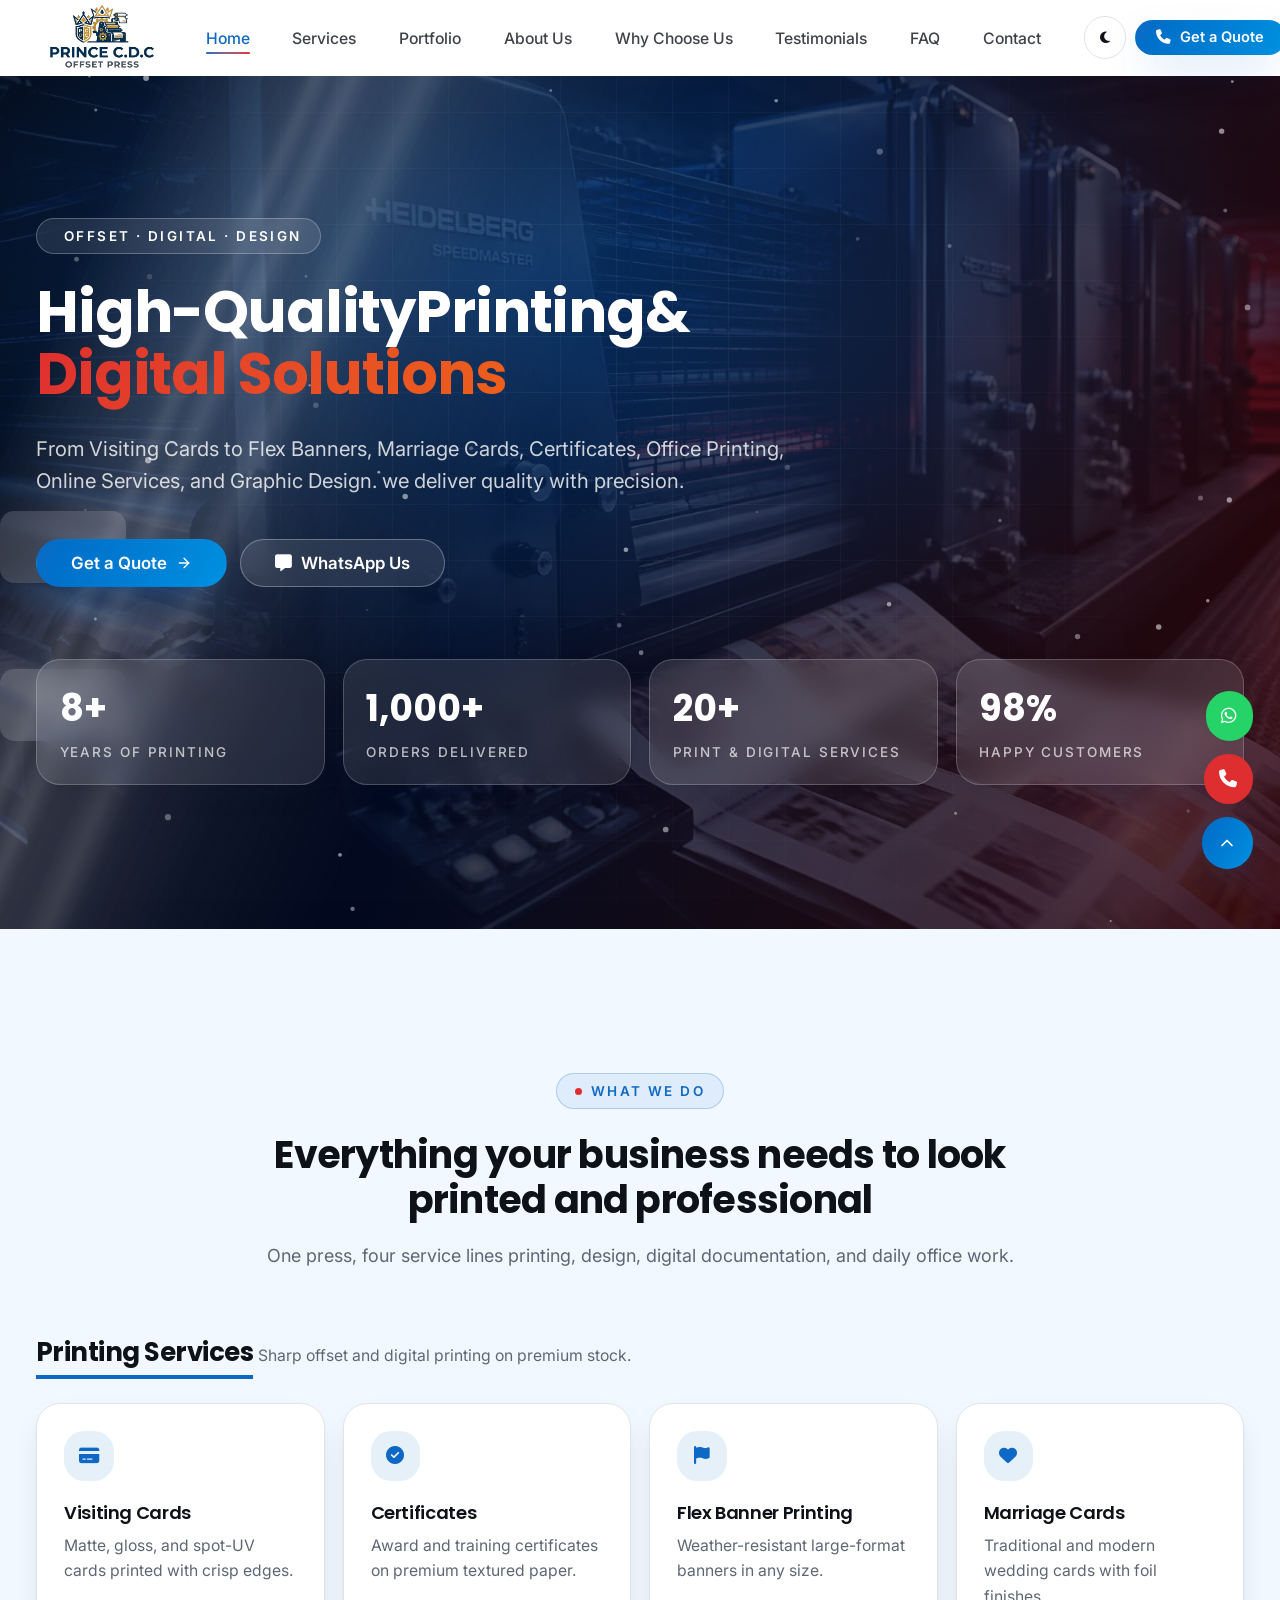
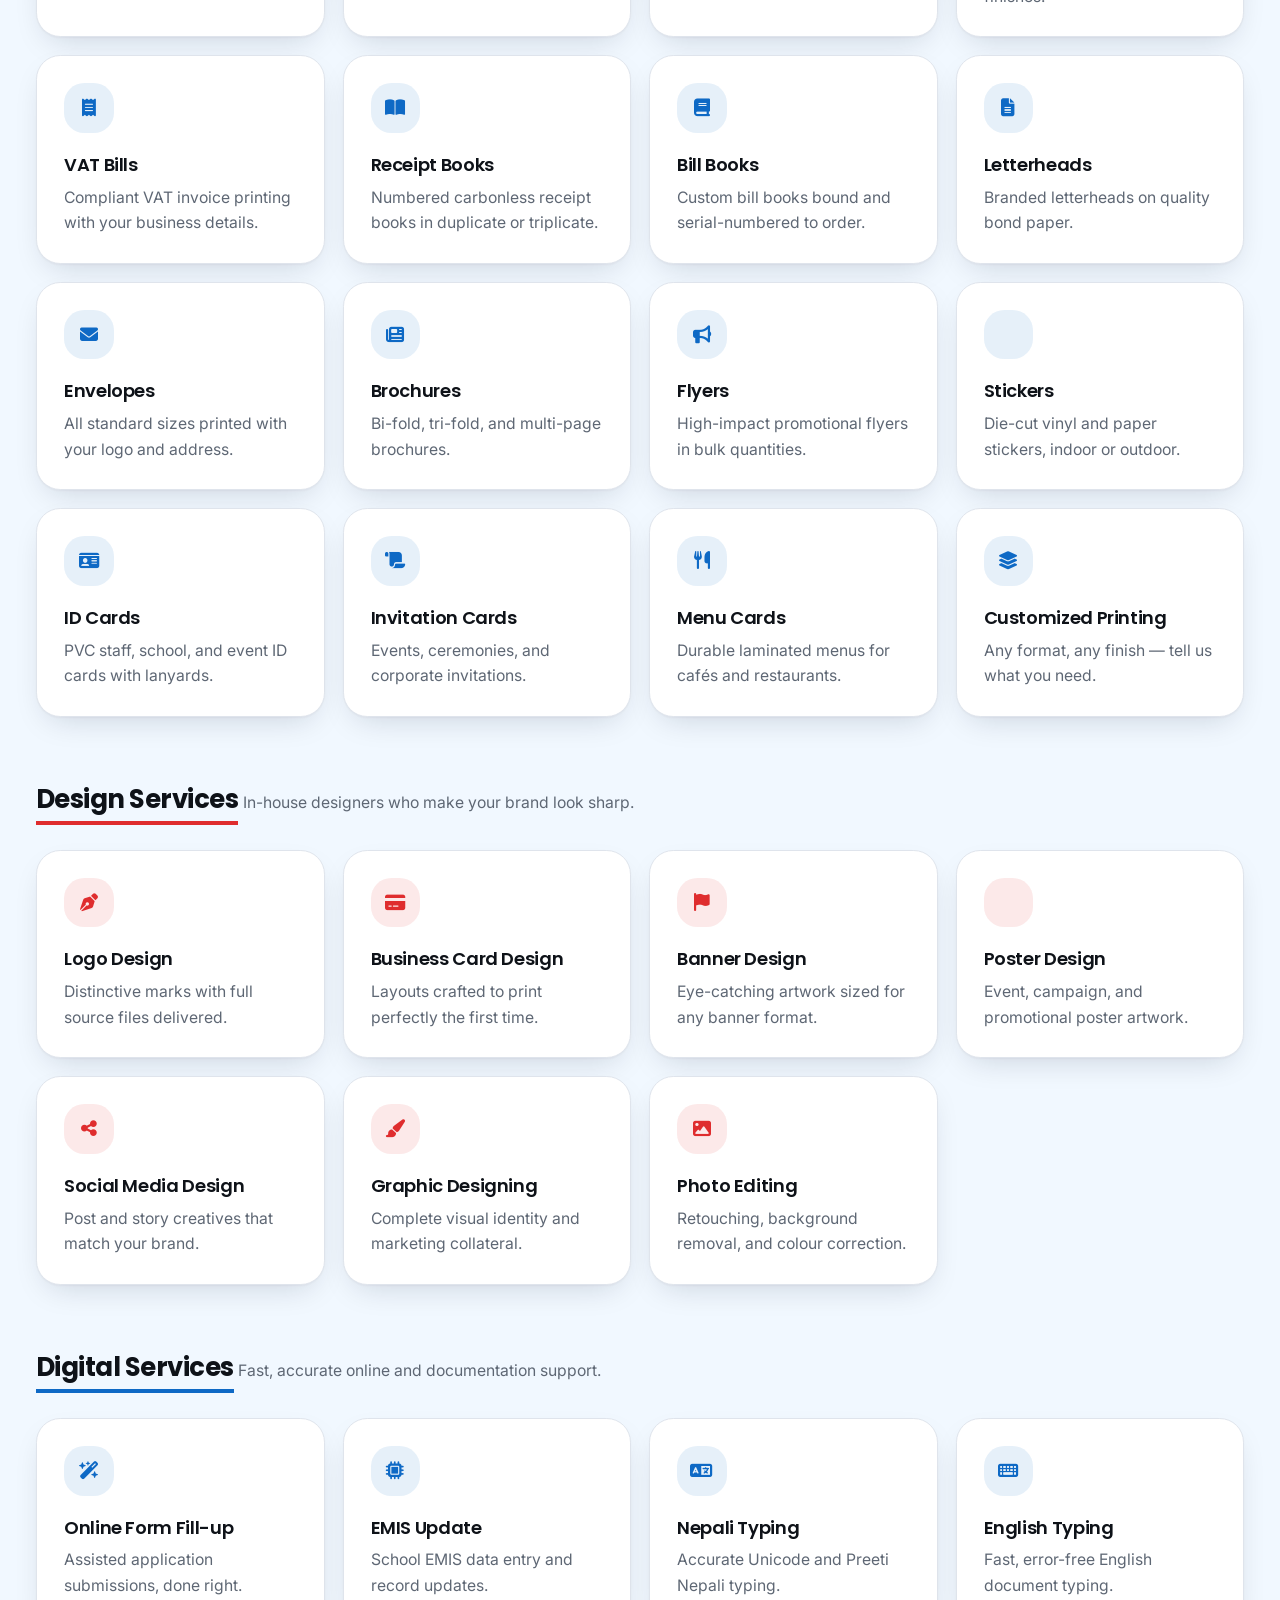
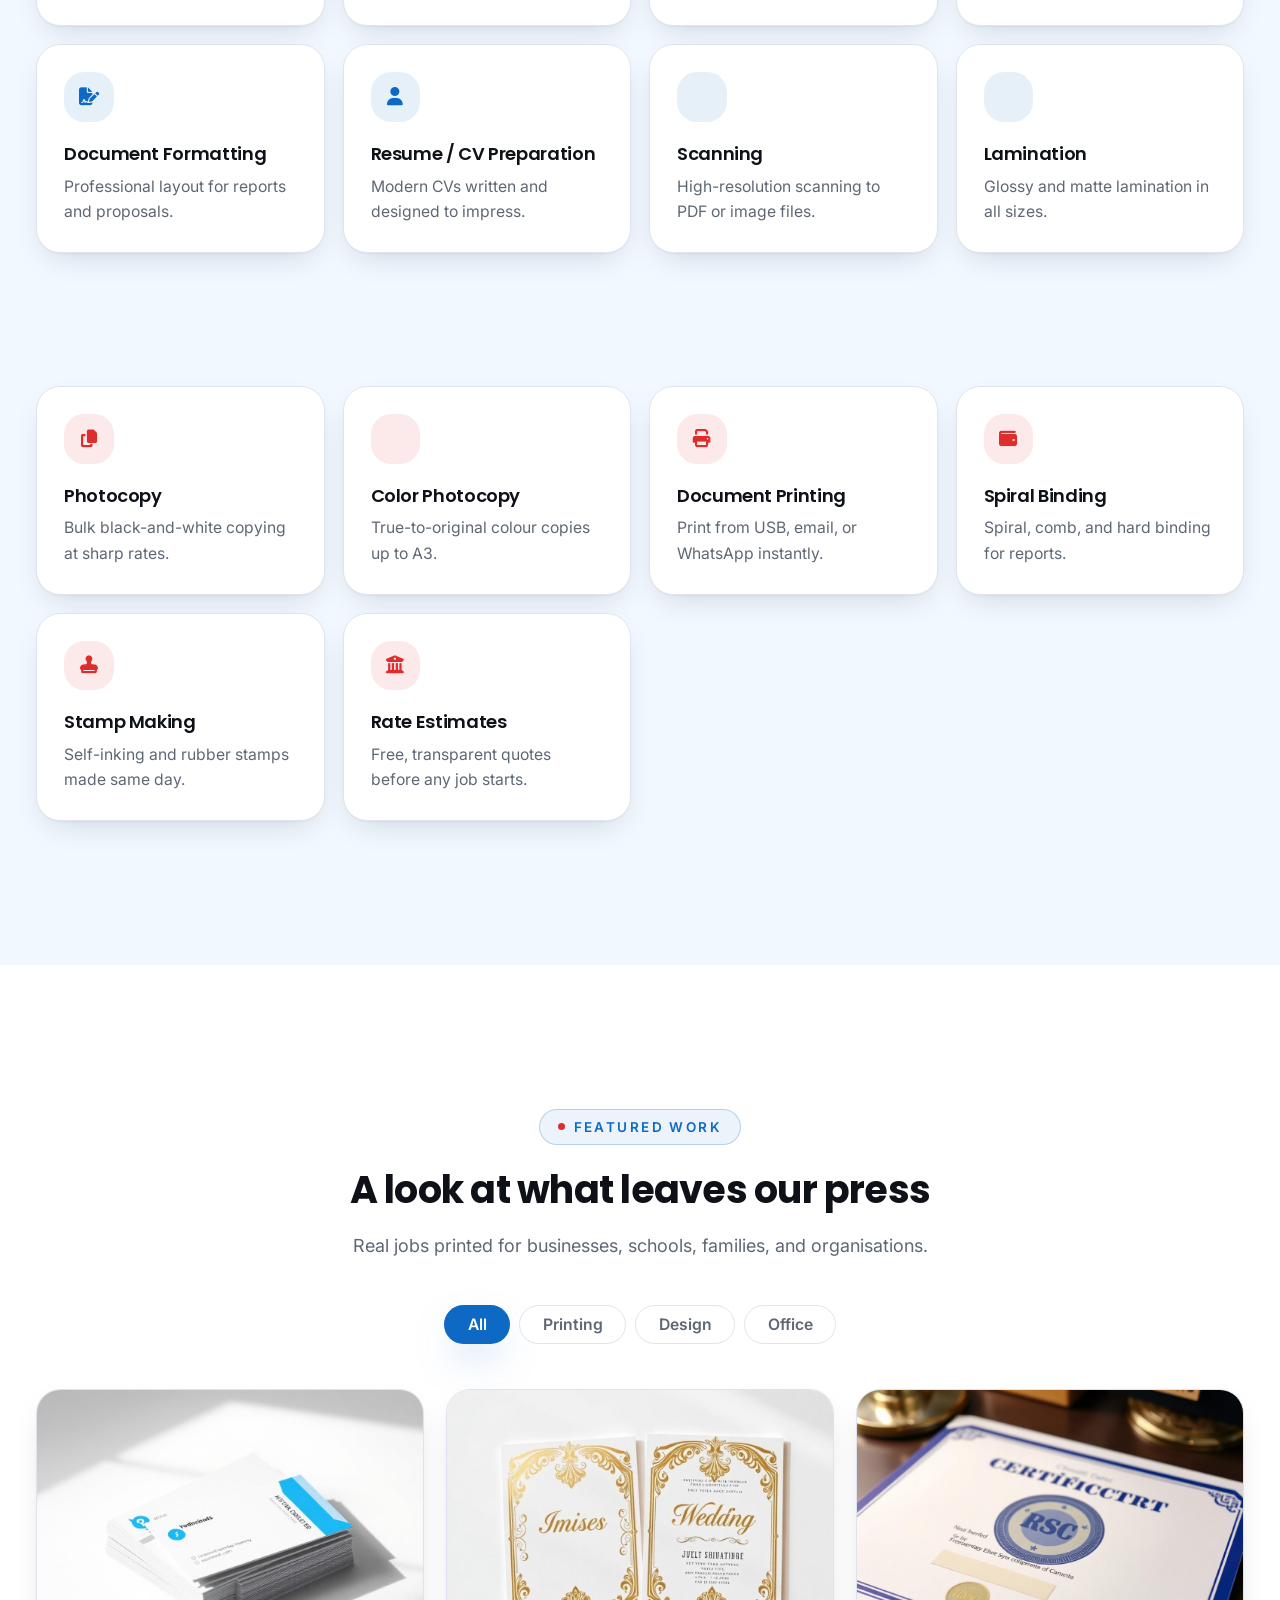
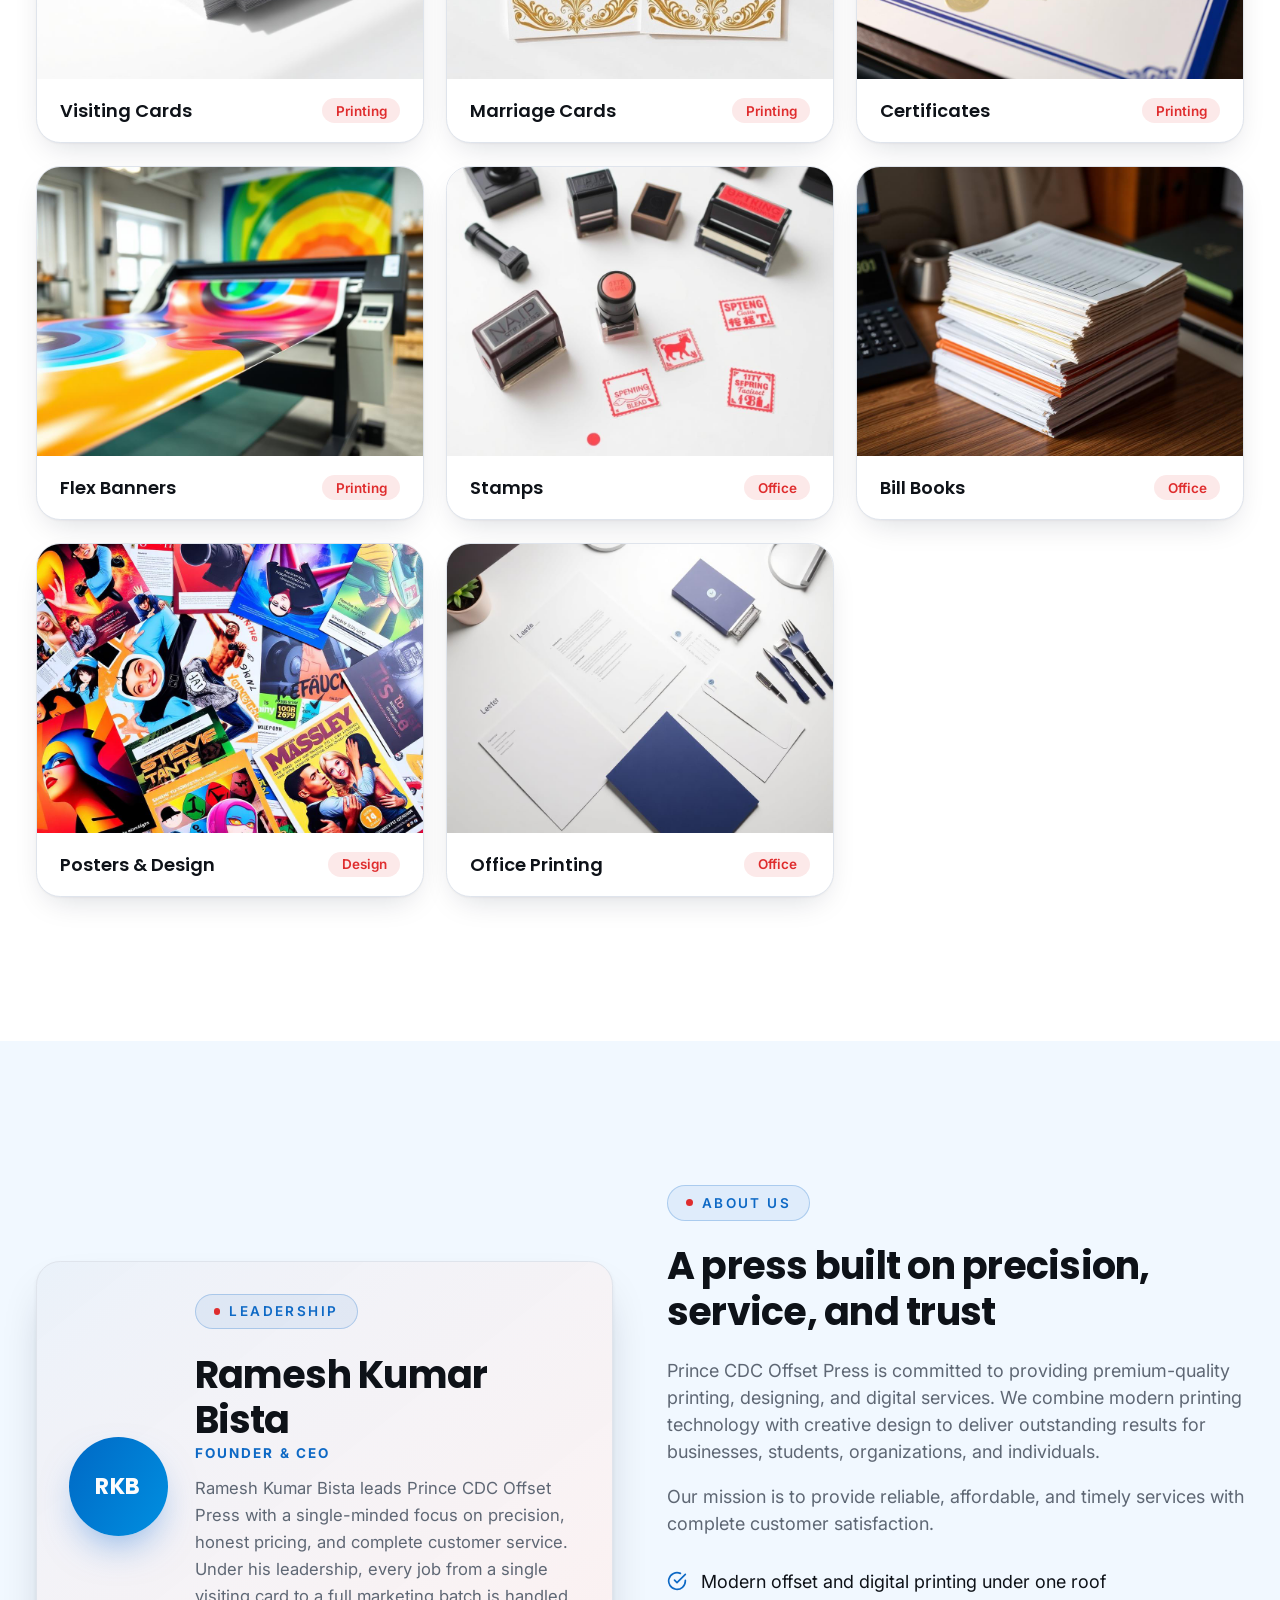
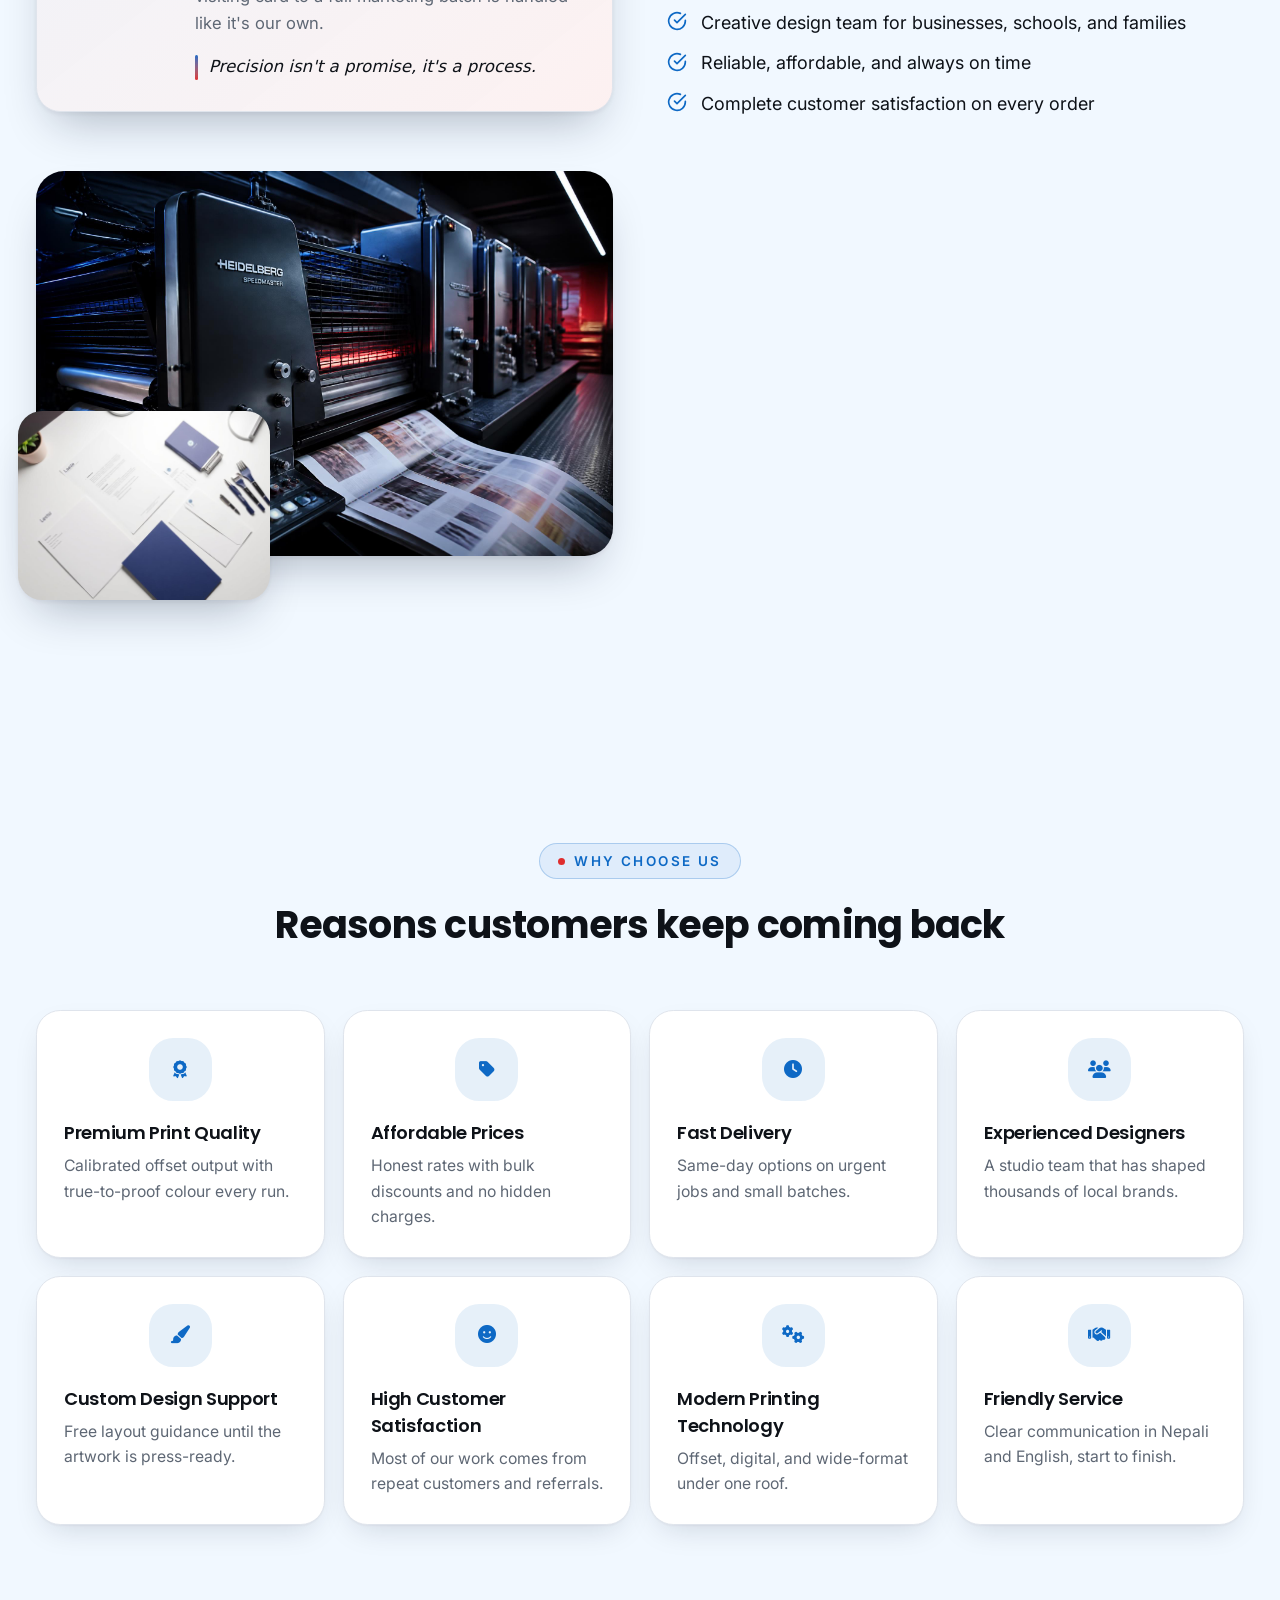
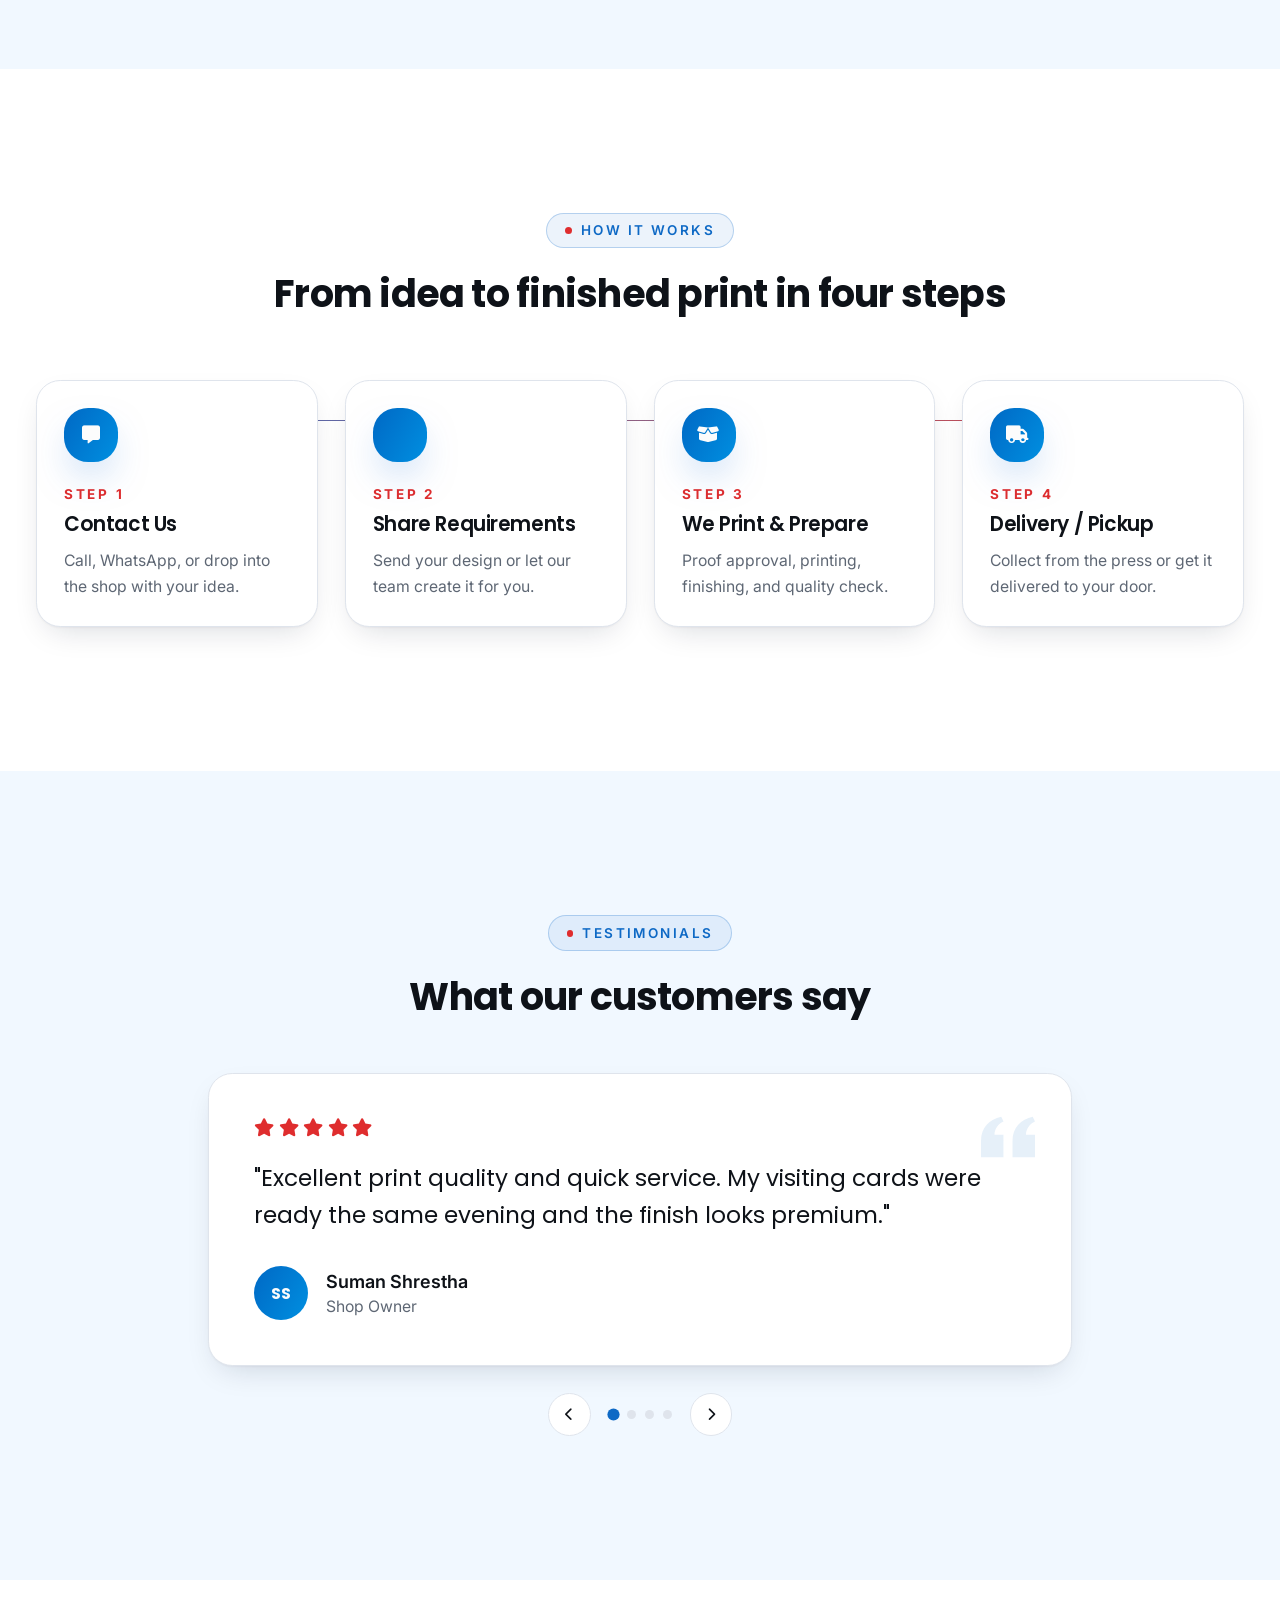
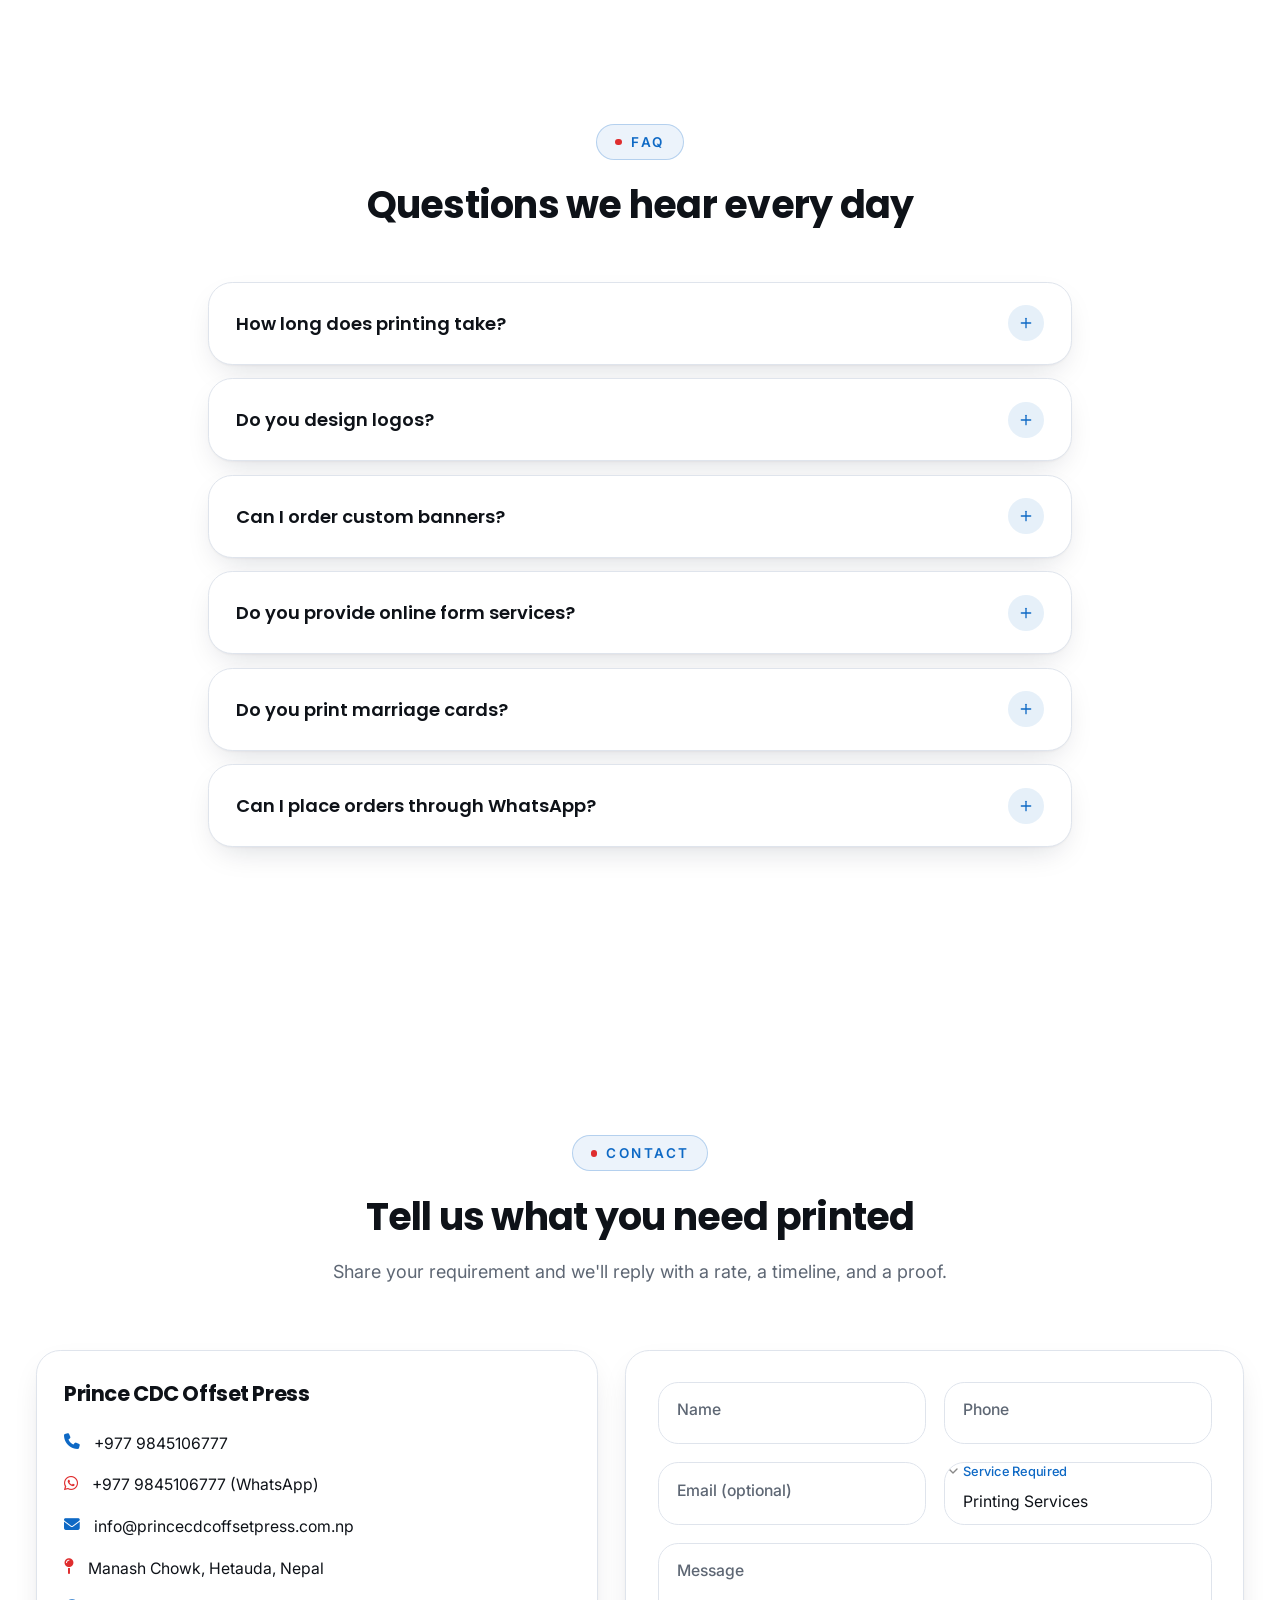
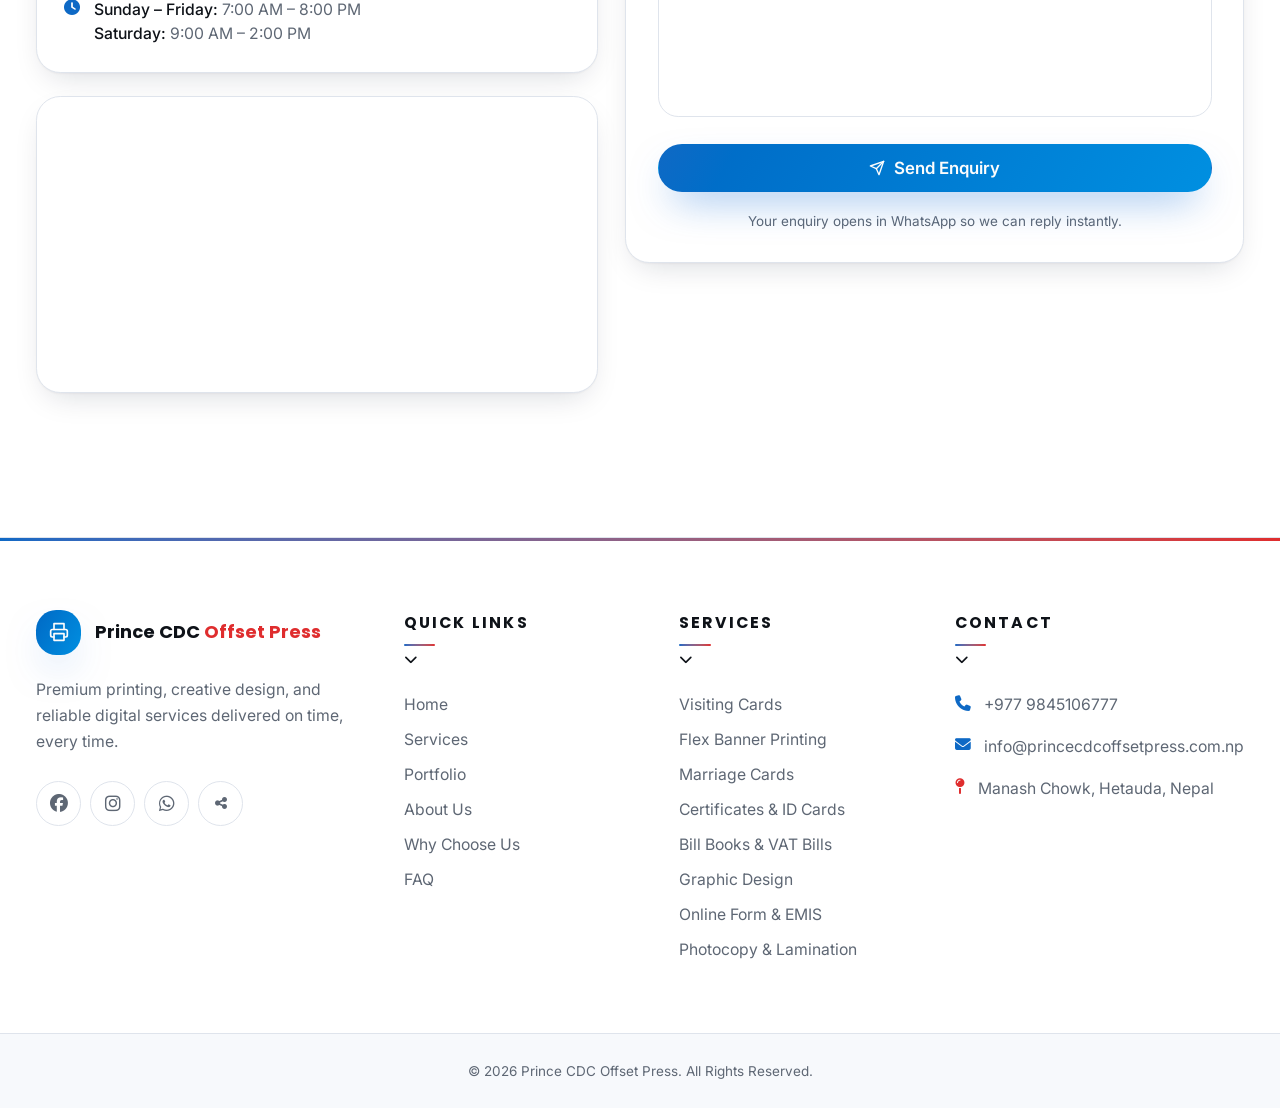
==== commit 702b240f: "mail updated" ====
--- a/index.html
+++ b/index.html
@@ -53,7 +53,7 @@
         "name": "Prince CDC Offset Press",
         "description": "Prince CDC Offset Press offers premium visiting cards, flex banners, marriage cards, certificates, VAT bills, photocopy, online form services, EMIS updates, Nepali & English typing, graphic designing, stamp making, and more.",
         "telephone": "+9779845106777",
-        "email": "pressdesktop4@gmail.com",
+        "email": "info@princecdcoffsetpress.com.np",
         "address": {
           "@type": "PostalAddress",
           "streetAddress": "Manash Chowk, Hetauda, Nepal"
@@ -207,7 +207,9 @@
             <li><a href="#portfolio" class="mobile-link">Portfolio</a></li>
             <li><a href="#about" class="mobile-link">About Us</a></li>
             <li><a href="#why-us" class="mobile-link">Why Choose Us</a></li>
-            <li><a href="#testimonials" class="mobile-link">Testimonials</a></li>
+            <li>
+              <a href="#testimonials" class="mobile-link">Testimonials</a>
+            </li>
             <li><a href="#faq" class="mobile-link">FAQ</a></li>
             <li><a href="#contact" class="mobile-link">Contact</a></li>
           </ul>
@@ -330,7 +332,10 @@
               quality with precision.
             </p>
 
-            <div class="hero-actions hero-fade-in" style="transition-delay: 0.32s">
+            <div
+              class="hero-actions hero-fade-in"
+              style="transition-delay: 0.32s"
+            >
               <a href="#contact" class="btn btn-primary">
                 Get a Quote
                 <svg
@@ -1433,7 +1438,11 @@
             </ul>
           </div>
 
-          <div class="reveal order-1 lg:order-2" data-delay="120" data-reveal="right">
+          <div
+            class="reveal order-1 lg:order-2"
+            data-delay="120"
+            data-reveal="right"
+          >
             <div class="relative mb-14 sm:mb-16">
               <img
                 src="assets/hero-press.jpg"
@@ -1470,8 +1479,8 @@
                   Ramesh Kumar Bista leads Prince CDC Offset Press with a
                   single-minded focus on precision, honest pricing, and complete
                   customer service. Under his leadership, every job from a
-                  single visiting card to a full marketing batch is handled
-                  like it's our own.
+                  single visiting card to a full marketing batch is handled like
+                  it's our own.
                 </p>
                 <p class="leader-quote">
                   Precision isn't a promise, it's a process.
@@ -2016,9 +2025,9 @@
                       aria-hidden="true"
                     ></i>
                     <a
-                      href="mailto:pressdesktop4@gmail.com"
+                      href="mailto:info@princecdcoffsetpress.com.np"
                       class="break-all text-foreground hover:text-primary"
-                      >pressdesktop4@gmail.com</a
+                      >info@princecdcoffsetpress.com.np</a
                     >
                   </li>
                   <li class="contact-row">
@@ -2103,7 +2112,9 @@
                     />
                     <label for="email" class="form-label"
                       >Email
-                      <span class="text-muted-foreground">(optional)</span></label
+                      <span class="text-muted-foreground"
+                        >(optional)</span
+                      ></label
                     >
                   </div>
                   <div class="form-field">
@@ -2271,11 +2282,11 @@
           </button>
           <div class="footer-group-body" id="footer-services">
             <ul class="footer-links">
-              <li><a href="#services" class="footer-link">Visiting Cards</a></li>
               <li>
-                <a href="#services" class="footer-link"
-                  >Flex Banner Printing</a
-                >
+                <a href="#services" class="footer-link">Visiting Cards</a>
+              </li>
+              <li>
+                <a href="#services" class="footer-link">Flex Banner Printing</a>
               </li>
               <li>
                 <a href="#services" class="footer-link">Marriage Cards</a>
@@ -2337,9 +2348,9 @@
                   aria-hidden="true"
                 ></i>
                 <a
-                  href="mailto:pressdesktop4@gmail.com"
+                  href="mailto:info@princecdcoffsetpress.com.np"
                   class="break-all hover:text-primary"
-                  >pressdesktop4@gmail.com</a
+                  >info@princecdcoffsetpress.com.np</a
                 >
               </li>
               <li class="contact-row">
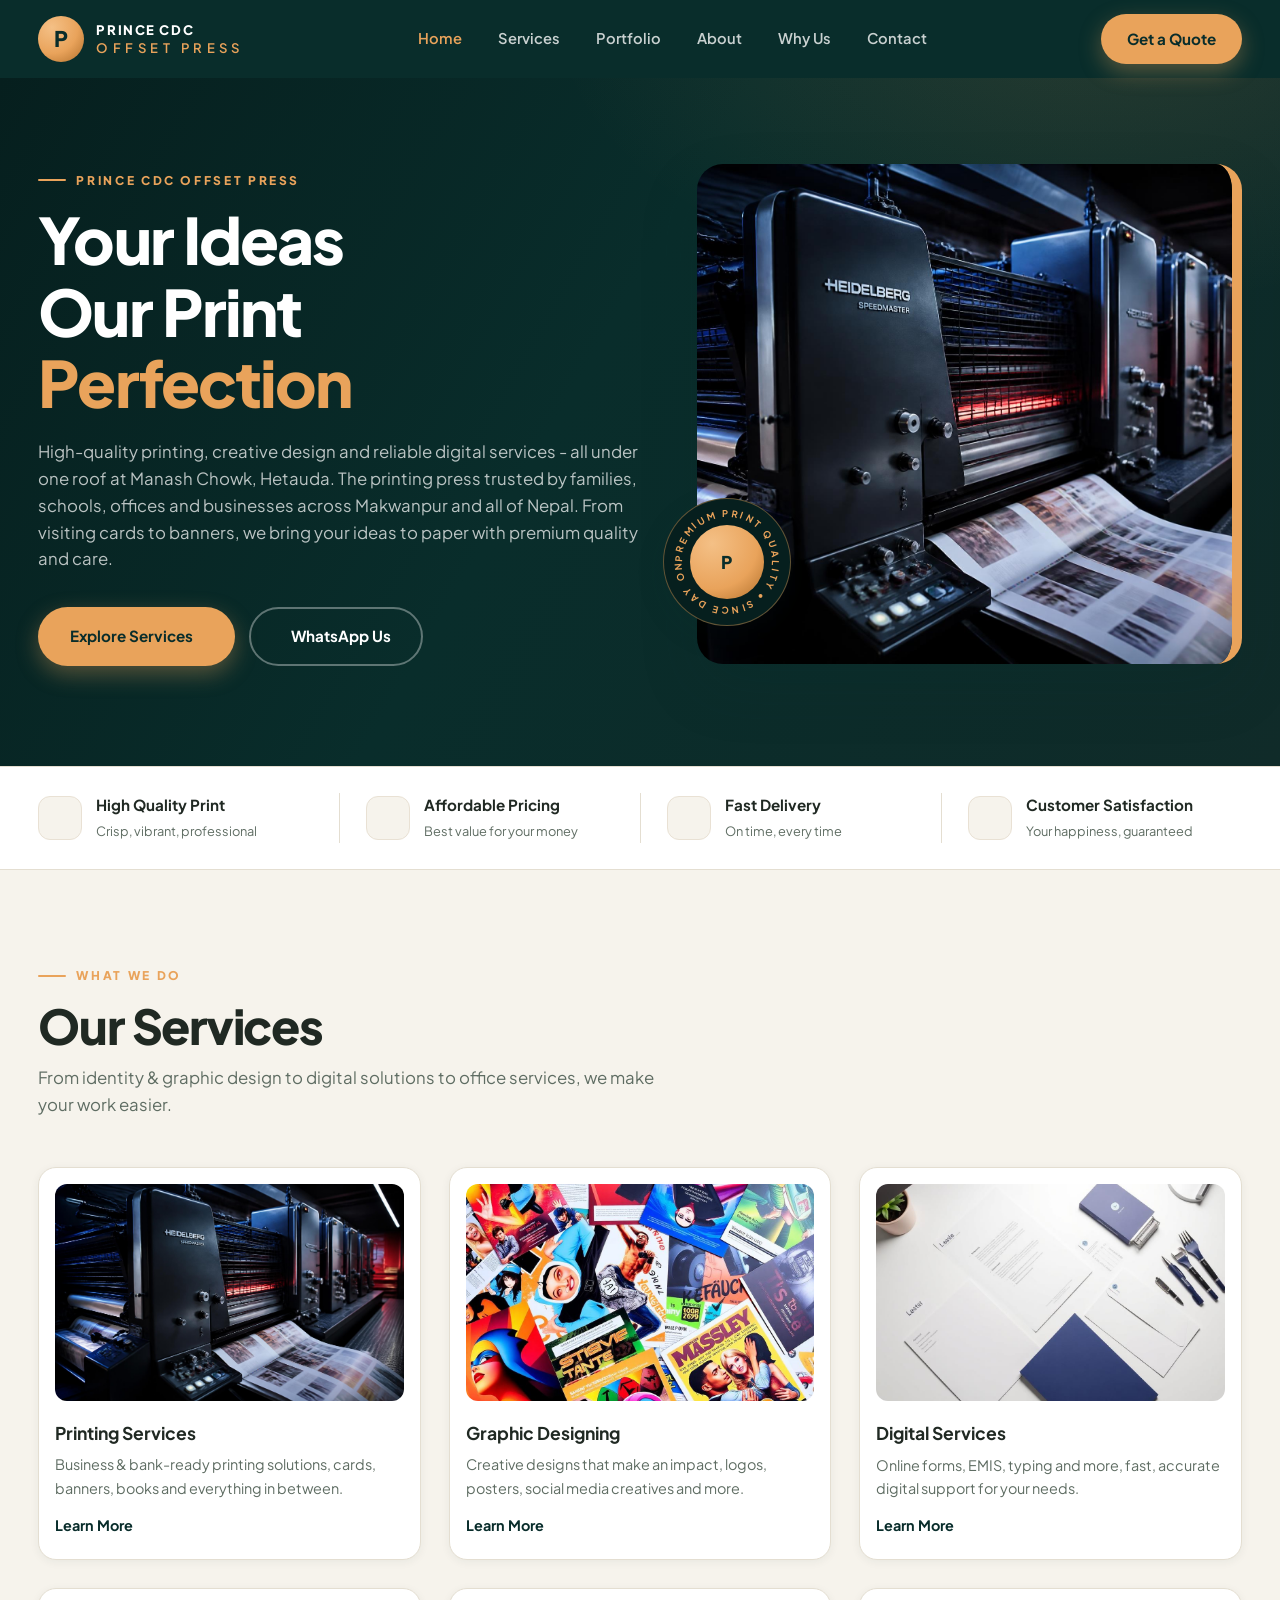
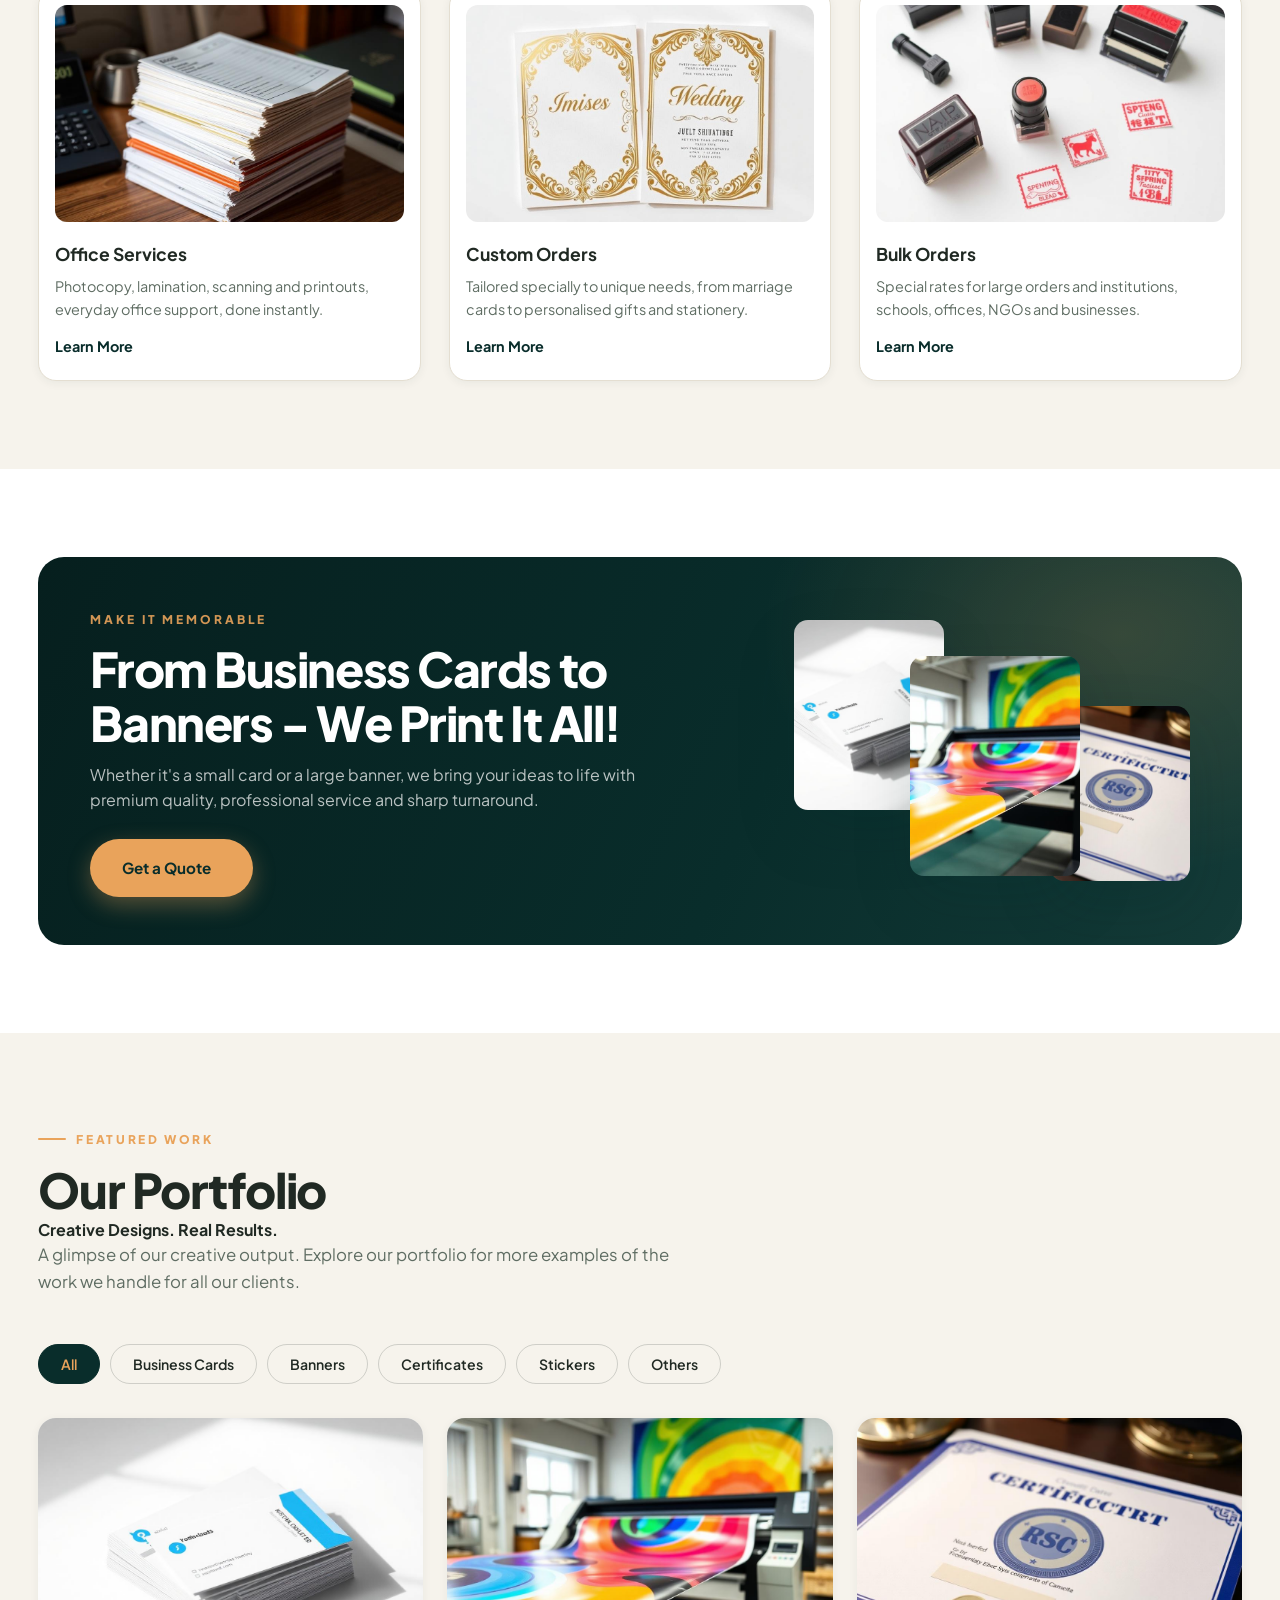
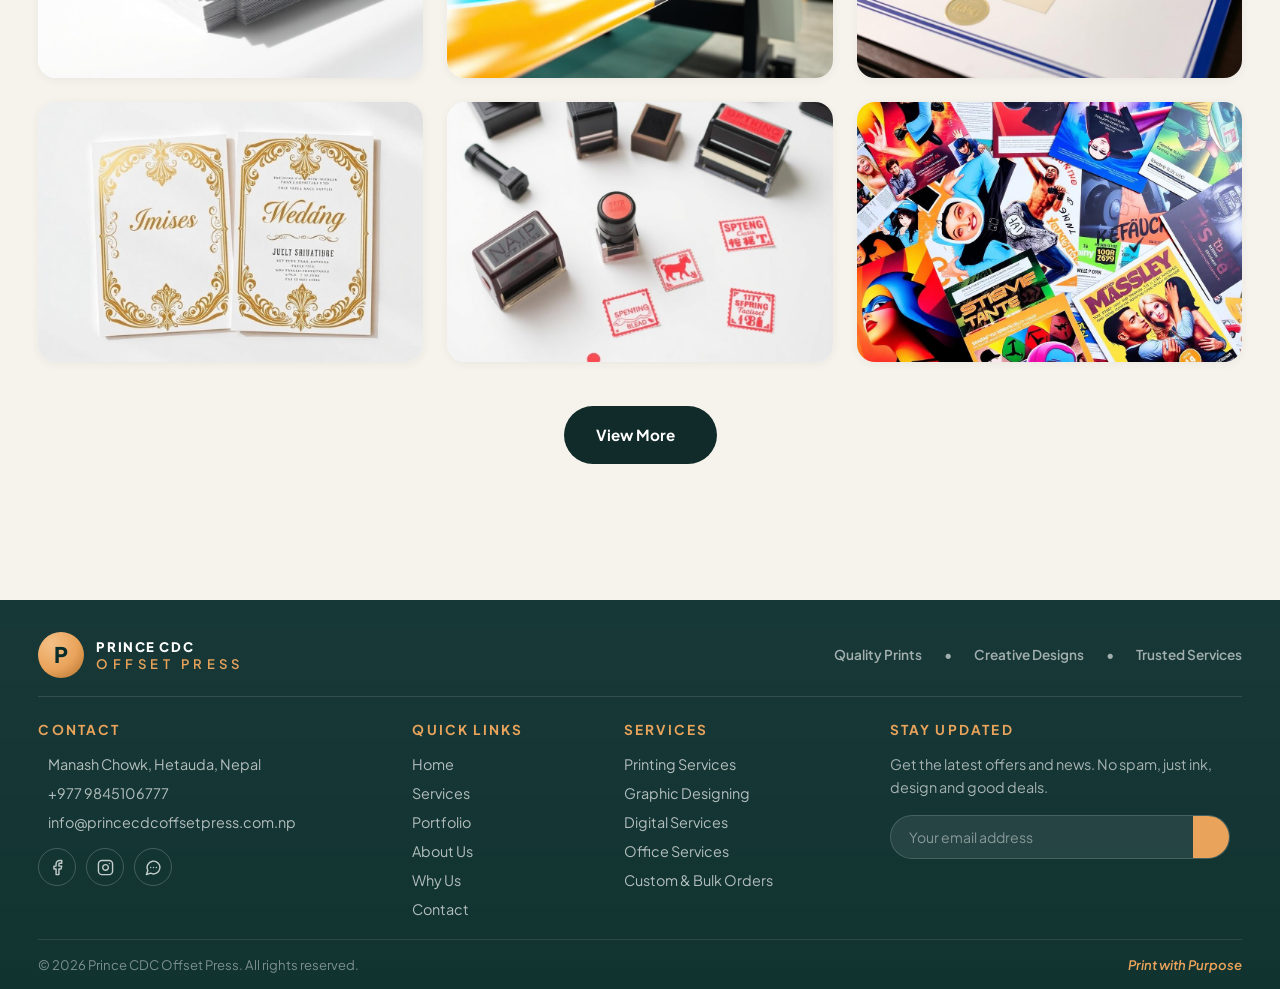
==== commit 2ddf331c: "SEO update" ====
--- a/index.html
+++ b/index.html
@@ -1,2422 +1,340 @@
 <!doctype html>
 <html lang="en">
-  <head>
-    <meta charset="utf-8" />
-    <meta name="viewport" content="width=device-width, initial-scale=1" />
-    <title>
-      Prince CDC Offset Press | Printing, Designing &amp; Digital Services
-    </title>
-    <meta
-      name="description"
-      content="Prince CDC Offset Press offers premium visiting cards, flex banners, marriage cards, certificates, VAT bills, photocopy, online form services, EMIS updates, Nepali &amp; English typing, graphic designing, stamp making, and more."
-    />
-    <meta
-      name="keywords"
-      content="Offset Printing, Visiting Cards, Marriage Cards, Flex Banner, Graphic Design, VAT Bill Printing, Photocopy, Online Form, EMIS Update, Nepal Printing Service"
-    />
-    <meta
-      property="og:title"
-      content="Prince CDC Offset Press | Printing, Designing &amp; Digital Services"
-    />
-    <meta
-      property="og:description"
-      content="Prince CDC Offset Press offers premium visiting cards, flex banners, marriage cards, certificates, VAT bills, photocopy, online form services, EMIS updates, Nepali &amp; English typing, graphic designing, stamp making, and more."
-    />
-    <meta property="og:type" content="website" />
-    <meta property="og:url" content="/" />
-    <meta name="twitter:card" content="summary_large_image" />
-    <meta
-      name="twitter:title"
-      content="Prince CDC Offset Press | Printing, Designing &amp; Digital Services"
-    />
-    <meta
-      name="twitter:description"
-      content="Prince CDC Offset Press offers premium visiting cards, flex banners, marriage cards, certificates, VAT bills, photocopy, online form services, EMIS updates, Nepali &amp; English typing, graphic designing, stamp making, and more."
-    />
-    <link rel="canonical" href="/" />
-    <link rel="icon" href="assets/favicon.ico" type="image/x-icon" />
-    <link rel="preconnect" href="https://fonts.googleapis.com" />
-    <link rel="preconnect" href="https://fonts.gstatic.com" crossorigin />
-    <link
-      href="https://fonts.googleapis.com/css2?family=Poppins:wght@500;600;700;800&amp;family=Inter:wght@400;500;600&amp;display=swap"
-      rel="stylesheet"
-    />
-    <link rel="stylesheet" href="css/style.css" />
-    <link
-      rel="stylesheet"
-      href="https://cdnjs.cloudflare.com/ajax/libs/font-awesome/6.5.1/css/all.min.css"
-    />
-    <script type="application/ld+json">
-      {
-        "@context": "https://schema.org",
-        "@type": "LocalBusiness",
-        "name": "Prince CDC Offset Press",
-        "description": "Prince CDC Offset Press offers premium visiting cards, flex banners, marriage cards, certificates, VAT bills, photocopy, online form services, EMIS updates, Nepali & English typing, graphic designing, stamp making, and more.",
-        "telephone": "+9779845106777",
-        "email": "info@princecdcoffsetpress.com.np",
-        "address": {
-          "@type": "PostalAddress",
-          "streetAddress": "Manash Chowk, Hetauda, Nepal"
-        },
-        "openingHours": ["Su-Fr 07:00-20:00", "Sa 09:00-14:00"]
-      }
-    </script>
-    <noscript
-      ><style>
-        .preloader {
-          display: none !important;
-        }
-        .reveal,
-        .counters,
-        .hero-fade-in,
-        .hero-word-inner {
-          opacity: 1;
-          transform: none;
-          filter: none;
-        }
-      </style></noscript
-    >
-    <!-- Failsafe: never let the splash screen block the page. -->
-    <script>
-      (function () {
-        function unhide() {
-          document.documentElement.classList.add("is-loaded");
-          var p = document.getElementById("preloader");
-          if (p) p.classList.add("done");
-        }
-        if (document.readyState !== "loading") setTimeout(unhide, 5000);
-        else
-          document.addEventListener("DOMContentLoaded", function () {
-            setTimeout(unhide, 5000);
-          });
-      })();
-    </script>
-  </head>
-  <body>
-    <a href="#main-content" class="skip-link">Skip to main content</a>
-
-    <!-- Custom cursor (desktop) -->
-    <span class="cursor-dot" aria-hidden="true"></span>
-    <span class="cursor-ring" aria-hidden="true"></span>
-
-    <!-- Scroll progress bar -->
-    <div class="scroll-progress" aria-hidden="true"></div>
-
-    <!-- Page loader -->
-    <div class="preloader" id="preloader" role="status" aria-live="polite">
-      <div class="preloader-inner">
-        <img
-          src="assets/logo-nav.png"
-          alt=""
-          class="preloader-logo"
-          width="821"
-          height="521"
-        />
-        <div class="preloader-bar" aria-hidden="true">
-          <span class="preloader-bar-fill"></span>
-        </div>
-        <span class="preloader-tagline">Precision · Print · Design</span>
-      </div>
-    </div>
-
-    <div class="mobile-backdrop" aria-hidden="true"></div>
-
-    <header class="site-header" role="banner">
-      <nav aria-label="Main navigation" class="header-inner container">
-        <a
-          href="#home"
-          class="brand"
-          aria-label="Prince CDC Offset Press — Home"
-        >
-          <img
-            src="assets/logo-nav.png"
-            alt="Prince CDC Offset Press"
-            class="brand-logo"
-            width="821"
-            height="521"
-          />
+<head>
+  <meta charset="utf-8" />
+  <meta name="viewport" content="width=device-width, initial-scale=1" />
+  <title>Best Printing Press in Hetauda, Nepal | Prince CDC Offset Press</title>
+  <script type="application/ld+json">{"@context":"https://schema.org","@type":"WebPage","@id":"https://princecdcoffsetpress.com.np/#webpage","url":"https://princecdcoffsetpress.com.np/","name":"Prince CDC Offset Press | Printing, Design & Digital Services, Hetauda","isPartOf":"https://princecdcoffsetpress.com.np/#website"}</script><script type="application/ld+json">{"@context":"https://schema.org","@type":"WebSite","@id":"https://princecdcoffsetpress.com.np/#website","url":"https://princecdcoffsetpress.com.np/","name":"Prince CDC Offset Press","publisher":{"@id":"https://princecdcoffsetpress.com.np/#localbusiness"}}</script>
+  <meta name="description" content="Prince CDC Offset Press is the best printing press in Hetauda, Nepal. Business cards, flex banners, marriage cards, certificates, graphic design and digital services under one roof, trusted across Makwanpur and Nepal." />
+  	
+  <link rel="canonical" href="https://princecdcoffsetpress.com.np/" />
+  <meta property="og:type" content="website" />
+  <meta property="og:site_name" content="Prince CDC Offset Press" />
+  <meta property="og:url" content="https://princecdcoffsetpress.com.np/" />
+  <meta property="og:title" content="Best Printing Press in Hetauda, Nepal | Prince CDC Offset Press" />
+  <meta property="og:description" content="Prince CDC Offset Press is the best printing press in Hetauda, Nepal. Business cards, flex banners, marriage cards, certificates, graphic design and digital services under one roof, trusted across Makwanpur and Nepal." />
+  <meta property="og:image" content="https://princecdcoffsetpress.com.np/assets/hero-press.jpg" />
+  <meta property="og:locale" content="en_NP" />
+  <meta name="twitter:card" content="summary_large_image" />
+  <meta name="twitter:title" content="Best Printing Press in Hetauda, Nepal | Prince CDC Offset Press" />
+  <meta name="twitter:description" content="Prince CDC Offset Press is the best printing press in Hetauda, Nepal. Business cards, flex banners, marriage cards, certificates, graphic design and digital services under one roof, trusted across Makwanpur and Nepal." />
+  <meta name="twitter:image" content="https://princecdcoffsetpress.com.np/assets/hero-press.jpg" />
+  <meta name="theme-color" content="#092D2B" />
+<meta name="author" content="Prince CDC Offset Press, Hetauda, Nepal" />
+  <meta property="og:image:width" content="1920" />
+  <meta property="og:image:height" content="1280" />
+  <meta property="og:image:alt" content="Offset printing press at Prince CDC Offset Press" />
+
+
+  <script type="application/ld+json">{"@context":"https://schema.org","@type":"LocalBusiness","@id":"https://princecdcoffsetpress.com.np/#localbusiness","name":"Prince CDC Offset Press","description":"Prince CDC Offset Press, premium printing, graphic design and digital services in Manash Chowk, Hetauda. Business cards, flex banners, marriage cards, certificates & more. Print with Purpose.","image":"https://princecdcoffsetpress.com.np/assets/hero-press.jpg","url":"https://princecdcoffsetpress.com.np/","telephone":"+9779845106777","email":"info@princecdcoffsetpress.com.np","address":{"@type":"PostalAddress","streetAddress":"Manash Chowk","addressLocality":"Hetauda","addressCountry":"NP"},"geo":{"@type":"GeoCoordinates","latitude":27.4287,"longitude":85.0322},"areaServed":["Hetauda","Makwanpur","Bagmati","Nepal"],"priceRange":"₨","openingHoursSpecification":[{"@type":"OpeningHoursSpecification","dayOfWeek":["Sunday","Monday","Tuesday","Wednesday","Thursday","Friday"],"opens":"07:00","closes":"20:00"},{"@type":"OpeningHoursSpecification","dayOfWeek":"Saturday","opens":"09:00","closes":"14:00"}],"sameAs":["https://www.facebook.com/profile.php?id=61575289855705"]}</script>
+  <link rel="icon" href="assets/favicon.ico" type="image/x-icon" />
+  <link rel="preconnect" href="https://fonts.googleapis.com" />
+  <link rel="preconnect" href="https://fonts.gstatic.com" crossorigin />
+  <link href="https://fonts.googleapis.com/css2?family=Plus+Jakarta+Sans:ital,wght@0,400;0,500;0,600;0,700;0,800;1,600&display=swap" rel="stylesheet" />
+  <link rel="stylesheet" href="css/style.css" />
+</head>
+<body>
+
+  <!-- Header -->
+  <header class="site-header">
+    <div class="container navbar">
+      <a href="index.html" class="brand" aria-label="Prince CDC Offset Press Home">
+        <span class="brand-badge">P</span>
+        <span class="brand-name">Prince CDC<small>Offset Press</small></span>
+      </a>
+      <nav class="nav-links" aria-label="Main navigation">
+        <a href="index.html" class="active">Home</a>
+        <a href="pages/services.html">Services</a>
+        <a href="pages/portfolio.html">Portfolio</a>
+        <a href="pages/about.html">About</a>
+        <a href="pages/why-us.html">Why Us</a>
+        <a href="pages/contact.html">Contact</a>
+      </nav>
+      <div class="nav-cta">
+        <a href="pages/contact.html" class="btn btn-gold quote-desktop" style="padding: 11px 24px">Get a Quote</a>
+        <button class="nav-toggle" aria-label="Open menu" aria-expanded="false"><i data-lucide="menu"></i></button>
+      </div>
+    </div>
+    <div class="mobile-menu">
+      <a href="index.html" class="active">Home</a>
+      <a href="pages/services.html">Services</a>
+      <a href="pages/portfolio.html">Portfolio</a>
+      <a href="pages/about.html">About</a>
+      <a href="pages/why-us.html">Why Us</a>
+      <a href="pages/contact.html">Contact</a>
+      <a href="pages/contact.html" class="btn btn-gold">Get a Quote</a>
+    </div>
+  </header>
+
+  <!-- Hero -->
+  <section class="hero">
+    <div class="container hero-inner">
+      <div class="hero-copy">
+        <span class="eyebrow">Prince CDC Offset Press</span>
+        <h1 class="display display-xl" style="color:#fff">
+          Your Ideas<br />Our Print<br /><span class="gold">Perfection</span>
+        </h1>
+        <p class="lead">
+          High-quality printing, creative design and reliable digital services - all under one roof at Manash Chowk, Hetauda. The printing press trusted by families, schools, offices and businesses across Makwanpur and all of Nepal. From visiting cards to banners, we bring
+          your ideas to paper with premium quality and care.
+        </p>
+        <div class="hero-cta">
+          <a href="pages/services.html" class="btn btn-gold">Explore Services <i data-lucide="arrow-right"></i></a>
+          <a href="https://wa.me/9779845106777" target="_blank" rel="noopener" class="btn btn-ghost-light"><i data-lucide="message-circle"></i> WhatsApp Us</a>
+        </div>
+      </div>
+      <div class="hero-media">
+        <div class="hero-frame">
+          <img src="assets/hero-press.jpg" width="1920" height="1280" fetchpriority="high" decoding="async" alt="Industrial offset printing press in operation at Prince CDC Offset Press" />
+        </div>
+        <div class="stamp" aria-hidden="true">
+          <svg viewBox="0 0 128 128">
+            <defs>
+              <path id="stamp-circle" d="M 64,64 m -46,0 a 46,46 0 1,1 92,0 a 46,46 0 1,1 -92,0" />
+            </defs>
+            <text><textPath href="#stamp-circle">Premium Print Quality • Since Day One •</textPath></text>
+          </svg>
+          <span class="stamp-core">P</span>
+        </div>
+      </div>
+    </div>
+  </section>
+
+  <!-- Trust bar -->
+  <div class="trust-bar">
+    <div class="container trust-grid">
+      <div class="trust-item">
+        <span class="trust-icon"><i data-lucide="printer"></i></span>
+        <div><strong>High Quality Print</strong><span>Crisp, vibrant, professional</span></div>
+      </div>
+      <div class="trust-item">
+        <span class="trust-icon"><i data-lucide="piggy-bank"></i></span>
+        <div><strong>Affordable Pricing</strong><span>Best value for your money</span></div>
+      </div>
+      <div class="trust-item">
+        <span class="trust-icon"><i data-lucide="truck"></i></span>
+        <div><strong>Fast Delivery</strong><span>On time, every time</span></div>
+      </div>
+      <div class="trust-item">
+        <span class="trust-icon"><i data-lucide="smile"></i></span>
+        <div><strong>Customer Satisfaction</strong><span>Your happiness, guaranteed</span></div>
+      </div>
+    </div>
+  </div>
+
+  <!-- Services -->
+  <section class="section section--cream" id="services">
+    <div class="container">
+      <div class="section-head reveal">
+        <span class="eyebrow">What We Do</span>
+        <h2 class="display display-lg">Our Services</h2>
+        <p class="lead">From identity &amp; graphic design to digital solutions to office services, we make your work easier.</p>
+      </div>
+      <div class="card-grid">
+        <article class="service-card reveal">
+          <div class="service-card-img"><img src="assets/hero-press.jpg" width="1920" height="1280" decoding="async" loading="lazy" alt="Offset printing machine" /></div>
+          <h3>Printing Services</h3>
+          <p>Business &amp; bank-ready printing solutions, cards, banners, books and everything in between.</p>
+          <a href="pages/services.html" class="link-arrow">Learn More <i data-lucide="arrow-right"></i></a>
+        </article>
+        <article class="service-card reveal">
+          <div class="service-card-img"><img src="assets/work-posters.jpg" width="1024" height="768" decoding="async" loading="lazy" alt="Colourful printed posters and designs" /></div>
+          <h3>Graphic Designing</h3>
+          <p>Creative designs that make an impact, logos, posters, social media creatives and more.</p>
+          <a href="pages/services.html" class="link-arrow">Learn More <i data-lucide="arrow-right"></i></a>
+        </article>
+        <article class="service-card reveal">
+          <div class="service-card-img"><img src="assets/work-office.jpg" width="1024" height="768" decoding="async" loading="lazy" alt="Digital service desk" /></div>
+          <h3>Digital Services</h3>
+          <p>Online forms, EMIS, typing and more, fast, accurate digital support for your needs.</p>
+          <a href="pages/services.html" class="link-arrow">Learn More <i data-lucide="arrow-right"></i></a>
+        </article>
+        <article class="service-card reveal">
+          <div class="service-card-img"><img src="assets/work-bill-books.jpg" width="1024" height="768" decoding="async" loading="lazy" alt="Printed bill books and stationery" /></div>
+          <h3>Office Services</h3>
+          <p>Photocopy, lamination, scanning and printouts, everyday office support, done instantly.</p>
+          <a href="pages/services.html" class="link-arrow">Learn More <i data-lucide="arrow-right"></i></a>
+        </article>
+        <article class="service-card reveal">
+          <div class="service-card-img"><img src="assets/work-marriage-cards.jpg" width="1024" height="768" decoding="async" loading="lazy" alt="Marriage and invitation cards" /></div>
+          <h3>Custom Orders</h3>
+          <p>Tailored specially to unique needs, from marriage cards to personalised gifts and stationery.</p>
+          <a href="pages/services.html" class="link-arrow">Learn More <i data-lucide="arrow-right"></i></a>
+        </article>
+        <article class="service-card reveal">
+          <div class="service-card-img"><img src="assets/work-stamps.jpg" width="1024" height="768" decoding="async" loading="lazy" alt="Rubber stamps and seals" /></div>
+          <h3>Bulk Orders</h3>
+          <p>Special rates for large orders and institutions, schools, offices, NGOs and businesses.</p>
+          <a href="pages/services.html" class="link-arrow">Learn More <i data-lucide="arrow-right"></i></a>
+        </article>
+      </div>
+    </div>
+  </section>
+
+  <!-- Promo banner -->
+  <section class="section section--white">
+    <div class="container">
+      <div class="promo reveal">
+        <div>
+          <span class="eyebrow-light">Make It Memorable</span>
+          <h2 class="display display-lg" style="margin-top:12px">From Business Cards to Banners - We Print It All!</h2>
+          <p>
+            Whether it's a small card or a large banner, we bring your ideas to
+            life with premium quality, professional service and sharp turnaround.
+          </p>
+          <a href="pages/contact.html" class="btn btn-gold">Get a Quote <i data-lucide="arrow-right"></i></a>
+        </div>
+        <div class="promo-collage" aria-hidden="true">
+          <img src="assets/work-visiting-cards.jpg" width="1024" height="768" decoding="async" loading="lazy" alt="" />
+          <img src="assets/work-flex-banner.jpg" width="1024" height="768" decoding="async" loading="lazy" alt="" />
+          <img src="assets/work-certificates.jpg" width="1024" height="768" decoding="async" loading="lazy" alt="" />
+        </div>
+      </div>
+    </div>
+  </section>
+
+  <!-- Portfolio preview -->
+  <section class="section section--cream">
+    <div class="container">
+      <div class="section-head reveal">
+        <span class="eyebrow">Featured Work</span>
+        <h2 class="display display-lg">Our Portfolio</h2>
+        <p>
+          <b style="color:var(--ink)">Creative Designs. Real Results.</b><br />
+          <span class="lead">A glimpse of our creative output. Explore our portfolio for more examples of the work we handle for all our clients.</span>
+        </p>
+      </div>
+      <div class="filters">
+        <button class="chip active" data-filter="all">All</button>
+        <button class="chip" data-filter="business">Business Cards</button>
+        <button class="chip" data-filter="banners">Banners</button>
+        <button class="chip" data-filter="certificates">Certificates</button>
+        <button class="chip" data-filter="stickers">Stickers</button>
+        <button class="chip" data-filter="others">Others</button>
+      </div>
+      <div class="portfolio-grid">
+        <figure class="work-card reveal" data-cat="business">
+          <img src="assets/work-visiting-cards.jpg" width="1024" height="768" decoding="async" loading="lazy" alt="Premium visiting card stack printed at Prince CDC Offset Press" />
+          <figcaption class="work-overlay">
+            <span class="zoom-hint"><i data-lucide="zoom-in"></i></span>
+            <span>Business Cards</span>
+            <h3>Premium Visiting Cards</h3>
+          </figcaption>
+        </figure>
+        <figure class="work-card reveal" data-cat="banners">
+          <img src="assets/work-flex-banner.jpg" width="1024" height="768" decoding="async" loading="lazy" alt="Grand opening flex banner" />
+          <figcaption class="work-overlay">
+            <span class="zoom-hint"><i data-lucide="zoom-in"></i></span>
+            <span>Banners</span>
+            <h3>Grand Opening Flex Banner</h3>
+          </figcaption>
+        </figure>
+        <figure class="work-card reveal" data-cat="certificates">
+          <img src="assets/work-certificates.jpg" width="1024" height="768" decoding="async" loading="lazy" alt="Certificate designs" />
+          <figcaption class="work-overlay">
+            <span class="zoom-hint"><i data-lucide="zoom-in"></i></span>
+            <span>Certificates</span>
+            <h3>Award &amp; Appreciation Certificates</h3>
+          </figcaption>
+        </figure>
+        <figure class="work-card reveal" data-cat="others">
+          <img src="assets/work-marriage-cards.jpg" width="1024" height="768" decoding="async" loading="lazy" alt="Marriage and invitation cards" />
+          <figcaption class="work-overlay">
+            <span class="zoom-hint"><i data-lucide="zoom-in"></i></span>
+            <span>Others</span>
+            <h3>Marriage &amp; Invitation Cards</h3>
+          </figcaption>
+        </figure>
+        <figure class="work-card reveal" data-cat="stickers">
+          <img src="assets/work-stamps.jpg" width="1024" height="768" decoding="async" loading="lazy" alt="Rubber stamps and seals" />
+          <figcaption class="work-overlay">
+            <span class="zoom-hint"><i data-lucide="zoom-in"></i></span>
+            <span>Stickers &amp; Stamps</span>
+            <h3>Rubber Stamps &amp; Seals</h3>
+          </figcaption>
+        </figure>
+        <figure class="work-card reveal" data-cat="others">
+          <img src="assets/work-posters.jpg" width="1024" height="768" decoding="async" loading="lazy" alt="Colourful printed posters and menus" />
+          <figcaption class="work-overlay">
+            <span class="zoom-hint"><i data-lucide="zoom-in"></i></span>
+            <span>Others</span>
+            <h3>Posters &amp; Restaurant Menus</h3>
+          </figcaption>
+        </figure>
+      </div>
+      <div style="text-align:center; margin-top: 44px">
+        <a href="pages/portfolio.html" class="btn btn-dark">View More <i data-lucide="arrow-right"></i></a>
+      </div>
+    </div>
+  </section>
+
+  <!-- Footer -->
+  <footer class="site-footer">
+    <div class="container footer-top">
+      <div class="footer-cta">
+        <a href="index.html" class="brand">
+          <span class="brand-badge">P</span>
+          <span class="brand-name">Prince CDC<small>Offset Press</small></span>
         </a>
-
-        <ul class="navbar-links">
-          <li><a href="#home" class="nav-link" aria-current="page">Home</a></li>
-          <li><a href="#services" class="nav-link">Services</a></li>
-          <li><a href="#portfolio" class="nav-link">Portfolio</a></li>
-          <li><a href="#about" class="nav-link">About Us</a></li>
-          <li><a href="#why-us" class="nav-link">Why Choose Us</a></li>
-          <li><a href="#testimonials" class="nav-link">Testimonials</a></li>
-          <li><a href="#faq" class="nav-link">FAQ</a></li>
-          <li><a href="#contact" class="nav-link">Contact</a></li>
-        </ul>
-
-        <div class="header-actions">
-          <button
-            type="button"
-            class="icon-btn dark-mode-toggle"
-            aria-label="Switch to dark mode"
-          >
-            <i class="fa-solid fa-moon" aria-hidden="true"></i>
-          </button>
-          <a href="#contact" class="header-cta btn btn-primary">
-            <i class="fa-solid fa-phone" aria-hidden="true"></i>
-            Get a Quote
-          </a>
-          <button
-            type="button"
-            class="icon-btn mobile-menu-toggle"
-            aria-label="Open menu"
-            aria-expanded="false"
-            aria-controls="mobile-menu"
-          >
-            <i class="fa-solid fa-bars" aria-hidden="true"></i>
-          </button>
-        </div>
-      </nav>
-
-      <div class="mobile-menu" id="mobile-menu">
-        <div class="mobile-menu-header">
-          <div class="mobile-menu-brand">
-            <img
-              src="assets/logo-nav.png"
-              alt="Prince CDC Offset Press"
-              class="mobile-menu-logo"
-              width="821"
-              height="521"
-            />
-            <span class="mobile-menu-name"
-              >Prince CDC <span class="text-brand-red">Offset Press</span></span
-            >
+        <div class="stat">
+          <span>Quality Prints</span><span>•</span>
+          <span>Creative Designs</span><span>•</span>
+          <span>Trusted Services</span>
+        </div>
+      </div>
+      <div class="footer-grid">
+        <div class="footer-col">
+          <h4>Contact</h4>
+          <ul>
+            <li><i data-lucide="map-pin"></i> Manash Chowk, Hetauda, Nepal</li>
+            <li><i data-lucide="phone"></i> <a href="tel:+9779845106777">+977 9845106777</a></li>
+            <li><i data-lucide="mail"></i> <a href="mailto:info@princecdcoffsetpress.com.np">info@princecdcoffsetpress.com.np</a></li>
+          </ul>
+          <div class="socials">
+            <a href="https://www.facebook.com/profile.php?id=61575289855705" target="_blank" rel="noopener" aria-label="Facebook"><svg viewBox="0 0 24 24" width="17" height="17" fill="none" stroke="currentColor" stroke-width="2" stroke-linecap="round" stroke-linejoin="round"><path d="M18 2h-3a5 5 0 0 0-5 5v3H7v4h3v8h4v-8h3l1-4h-4V7a1 1 0 0 1 1-1h3z"/></svg></a>
+            <a href="https://www.instagram.com" target="_blank" rel="noopener" aria-label="Instagram"><svg viewBox="0 0 24 24" width="17" height="17" fill="none" stroke="currentColor" stroke-width="2" stroke-linecap="round" stroke-linejoin="round"><rect width="20" height="20" x="2" y="2" rx="5" ry="5"/><path d="M16 11.37A4 4 0 1 1 12.63 8 4 4 0 0 1 16 11.37z"/><line x1="17.5" x2="17.51" y1="6.5" y2="6.5"/></svg></a>
+            <a href="https://wa.me/9779845106777" target="_blank" rel="noopener" aria-label="WhatsApp"><svg viewBox="0 0 24 24" width="17" height="17" fill="none" stroke="currentColor" stroke-width="2" stroke-linecap="round" stroke-linejoin="round"><path d="M7.9 20A9 9 0 1 0 4 16.1L2 22Z"/><path d="M8 12h.01"/><path d="M12 12h.01"/><path d="M16 12h.01"/></svg></a>
           </div>
-          <button
-            type="button"
-            class="icon-btn mobile-menu-close"
-            aria-label="Close menu"
-          >
-            <i class="fa-solid fa-xmark" aria-hidden="true"></i>
-          </button>
-        </div>
-
-        <p class="mobile-menu-tagline">
-          Precision printing, creative design &amp; digital services — delivered
-          on time, every time.
-        </p>
-
-        <nav aria-label="Mobile navigation">
-          <ul class="mobile-menu-links">
-            <li><a href="#home" class="mobile-link">Home</a></li>
-            <li><a href="#services" class="mobile-link">Services</a></li>
-            <li><a href="#portfolio" class="mobile-link">Portfolio</a></li>
-            <li><a href="#about" class="mobile-link">About Us</a></li>
-            <li><a href="#why-us" class="mobile-link">Why Choose Us</a></li>
-            <li>
-              <a href="#testimonials" class="mobile-link">Testimonials</a>
-            </li>
-            <li><a href="#faq" class="mobile-link">FAQ</a></li>
-            <li><a href="#contact" class="mobile-link">Contact</a></li>
+        </div>
+        <div class="footer-col">
+          <h4>Quick Links</h4>
+          <ul>
+            <li><a href="index.html">Home</a></li>
+            <li><a href="pages/services.html">Services</a></li>
+            <li><a href="pages/portfolio.html">Portfolio</a></li>
+            <li><a href="pages/about.html">About Us</a></li>
+            <li><a href="pages/why-us.html">Why Us</a></li>
+            <li><a href="pages/contact.html">Contact</a></li>
           </ul>
-        </nav>
-
-        <div class="mobile-menu-footer">
-          <a
-            href="tel:+9779845106777"
-            class="mobile-menu-contact"
-            aria-label="Call Prince CDC Offset Press"
-          >
-            <i class="fa-solid fa-phone" aria-hidden="true"></i>
-            +977 9845106777
-          </a>
-          <a
-            href="https://wa.me/9779845106777?text=Hello%20Prince%20CDC%20Offset%20Press%2C%20I%27d%20like%20a%20quote%20for:"
-            target="_blank"
-            rel="noopener noreferrer"
-            class="btn btn-whatsapp btn-block"
-            >WhatsApp Us</a
-          >
-          <div class="mobile-menu-socials">
-            <a
-              href="https://www.facebook.com/profile.php?id=61575289855705#"
-              target="_blank"
-              rel="noopener noreferrer"
-              aria-label="Facebook"
-              class="social-btn"
-            >
-              <i class="fa-brands fa-facebook" aria-hidden="true"></i>
-            </a>
-            <a
-              href="https://instagram.com"
-              target="_blank"
-              rel="noopener noreferrer"
-              aria-label="Instagram"
-              class="social-btn"
-            >
-              <i class="fa-brands fa-instagram" aria-hidden="true"></i>
-            </a>
-            <a
-              href="https://wa.me/9779845106777"
-              target="_blank"
-              rel="noopener noreferrer"
-              aria-label="WhatsApp"
-              class="social-btn"
-            >
-              <i class="fa-brands fa-whatsapp" aria-hidden="true"></i>
-            </a>
-          </div>
-        </div>
-      </div>
-    </header>
-
-    <main id="main-content">
-      <!-- Hero Section -->
-      <section id="home" class="hero">
-        <img
-          src="assets/hero-press.jpg"
-          alt="Offset printing press running full-colour sheets at Prince CDC Offset Press"
-          width="1920"
-          height="1280"
-          fetchpriority="high"
-          class="hero-bg"
-        />
-        <div class="hero-overlay" aria-hidden="true"></div>
-
-        <div class="hero-fx" aria-hidden="true">
-          <div class="hero-grid"></div>
-          <div class="hero-beams">
-            <span class="beam beam-1"></span>
-            <span class="beam beam-2"></span>
-            <span class="beam beam-3"></span>
-          </div>
-          <div class="hero-shine"></div>
-          <canvas class="hero-particles"></canvas>
-          <span class="hero-sheet animate-sheet-feed" style="top: 55%"></span>
-          <span
-            class="hero-sheet animate-sheet-feed"
-            style="top: 72%; animation-delay: 1.6s"
-          ></span>
-          <span
-            class="hero-blob animate-ink-float bg-brand-red/30"
-            style="top: 24%; right: 12%; filter: blur(40px)"
-          ></span>
-          <span
-            class="hero-blob animate-ink-float bg-primary/40"
-            style="
-              bottom: 18%;
-              left: 8%;
-              animation-delay: 1.2s;
-              filter: blur(56px);
-            "
-          ></span>
-        </div>
-
-        <div class="hero-inner container">
-          <div class="max-w-3xl">
-            <span class="hero-badge hero-fade-in">
-              <i class="fa-solid fa-sparkles" aria-hidden="true"></i>
-              Offset · Digital · Design
-            </span>
-
-            <h1 class="hero-title">
-              High-Quality Printing &amp;
-              <span
-                class="text-transparent"
-                style="
-                  background-image: var(--gradient-accent);
-                  -webkit-background-clip: text;
-                  background-clip: text;
-                "
-                >Digital Solutions</span
-              >
-            </h1>
-
-            <p class="hero-sub hero-fade-in" style="transition-delay: 0.18s">
-              From Visiting Cards to Flex Banners, Marriage Cards, Certificates,
-              Office Printing, Online Services, and Graphic Design. we deliver
-              quality with precision.
-            </p>
-
-            <div
-              class="hero-actions hero-fade-in"
-              style="transition-delay: 0.32s"
-            >
-              <a href="#contact" class="btn btn-primary">
-                Get a Quote
-                <svg
-                  xmlns="http://www.w3.org/2000/svg"
-                  width="16"
-                  height="16"
-                  viewBox="0 0 24 24"
-                  fill="none"
-                  stroke="currentColor"
-                  stroke-width="2"
-                  stroke-linecap="round"
-                  stroke-linejoin="round"
-                  aria-hidden="true"
-                >
-                  <line x1="5" y1="12" x2="19" y2="12" />
-                  <polyline points="12 5 19 12 12 19" />
-                </svg>
-              </a>
-              <a
-                href="https://wa.me/9779845106777?text=Hello%20Prince%20CDC%20Offset%20Press%2C%20I%27d%20like%20a%20quote%20for:"
-                target="_blank"
-                rel="noopener noreferrer"
-                class="btn btn-outline-light"
-              >
-                <i class="fa-solid fa-message" aria-hidden="true"></i>
-                WhatsApp Us
-              </a>
-            </div>
-          </div>
-
-          <!-- Counters -->
-          <div class="counters hero-stats" data-visible="false">
-            <div class="stat-card" data-label="Years of Printing">
-              <span class="counter-value stat-value">0+</span>
-              <span class="stat-label">Years of Printing</span>
-            </div>
-            <div class="stat-card" data-label="Orders Delivered">
-              <span class="counter-value stat-value">0+</span>
-              <span class="stat-label">Orders Delivered</span>
-            </div>
-            <div class="stat-card" data-label="Print &amp; Digital Services">
-              <span class="counter-value stat-value">0+</span>
-              <span class="stat-label">Print &amp; Digital Services</span>
-            </div>
-            <div class="stat-card" data-label="Happy Customers">
-              <span class="counter-value stat-value">0%</span>
-              <span class="stat-label">Happy Customers</span>
-            </div>
-          </div>
-        </div>
-      </section>
-
-      <!-- Services Section -->
-      <section id="services" class="section section-tint">
-        <div class="container">
-          <div class="reveal section-head">
-            <span class="badge">
-              <span class="badge-dot" aria-hidden="true"></span>
-              What we do
-            </span>
-            <h2 class="section-title">
-              Everything your business needs to look printed and professional
-            </h2>
-            <p class="section-desc">
-              One press, four service lines printing, design, digital
-              documentation, and daily office work.
-            </p>
-          </div>
-
-          <div class="mt-14 space-y-14">
-            <!-- Printing Services -->
-            <div>
-              <div class="reveal service-cat-head">
-                <h3 class="service-cat-title">
-                  <span class="service-cat-underline">Printing Services</span>
-                </h3>
-                <p class="service-cat-desc">
-                  Sharp offset and digital printing on premium stock.
-                </p>
-              </div>
-              <ul
-                class="mt-7 grid grid-cols-sm-2 grid-cols-lg-3 grid-cols-xl-4 gap-4"
-              >
-                <li class="reveal" data-delay="0">
-                  <article class="card card-hover card-pad h-full">
-                    <span class="card-icon"
-                      ><i class="fa-solid fa-credit-card" aria-hidden="true"></i
-                    ></span>
-                    <h4 class="card-title">Visiting Cards</h4>
-                    <p class="card-text">
-                      Matte, gloss, and spot-UV cards printed with crisp edges.
-                    </p>
-                  </article>
-                </li>
-                <li class="reveal" data-delay="40">
-                  <article class="card card-hover card-pad h-full">
-                    <span class="card-icon"
-                      ><i
-                        class="fa-solid fa-circle-check"
-                        aria-hidden="true"
-                      ></i
-                    ></span>
-                    <h4 class="card-title">Certificates</h4>
-                    <p class="card-text">
-                      Award and training certificates on premium textured paper.
-                    </p>
-                  </article>
-                </li>
-                <li class="reveal" data-delay="80">
-                  <article class="card card-hover card-pad h-full">
-                    <span class="card-icon"
-                      ><i class="fa-solid fa-flag" aria-hidden="true"></i
-                    ></span>
-                    <h4 class="card-title">Flex Banner Printing</h4>
-                    <p class="card-text">
-                      Weather-resistant large-format banners in any size.
-                    </p>
-                  </article>
-                </li>
-                <li class="reveal" data-delay="120">
-                  <article class="card card-hover card-pad h-full">
-                    <span class="card-icon"
-                      ><i class="fa-solid fa-heart" aria-hidden="true"></i
-                    ></span>
-                    <h4 class="card-title">Marriage Cards</h4>
-                    <p class="card-text">
-                      Traditional and modern wedding cards with foil finishes.
-                    </p>
-                  </article>
-                </li>
-                <li class="reveal" data-delay="160">
-                  <article class="card card-hover card-pad h-full">
-                    <span class="card-icon"
-                      ><i class="fa-solid fa-receipt" aria-hidden="true"></i
-                    ></span>
-                    <h4 class="card-title">VAT Bills</h4>
-                    <p class="card-text">
-                      Compliant VAT invoice printing with your business details.
-                    </p>
-                  </article>
-                </li>
-                <li class="reveal" data-delay="200">
-                  <article class="card card-hover card-pad h-full">
-                    <span class="card-icon"
-                      ><i class="fa-solid fa-book-open" aria-hidden="true"></i
-                    ></span>
-                    <h4 class="card-title">Receipt Books</h4>
-                    <p class="card-text">
-                      Numbered carbonless receipt books in duplicate or
-                      triplicate.
-                    </p>
-                  </article>
-                </li>
-                <li class="reveal" data-delay="240">
-                  <article class="card card-hover card-pad h-full">
-                    <span class="card-icon"
-                      ><i class="fa-solid fa-book" aria-hidden="true"></i
-                    ></span>
-                    <h4 class="card-title">Bill Books</h4>
-                    <p class="card-text">
-                      Custom bill books bound and serial-numbered to order.
-                    </p>
-                  </article>
-                </li>
-                <li class="reveal" data-delay="240">
-                  <article class="card card-hover card-pad h-full">
-                    <span class="card-icon"
-                      ><i class="fa-solid fa-file-lines" aria-hidden="true"></i
-                    ></span>
-                    <h4 class="card-title">Letterheads</h4>
-                    <p class="card-text">
-                      Branded letterheads on quality bond paper.
-                    </p>
-                  </article>
-                </li>
-                <li class="reveal" data-delay="240">
-                  <article class="card card-hover card-pad h-full">
-                    <span class="card-icon"
-                      ><i class="fa-solid fa-envelope" aria-hidden="true"></i
-                    ></span>
-                    <h4 class="card-title">Envelopes</h4>
-                    <p class="card-text">
-                      All standard sizes printed with your logo and address.
-                    </p>
-                  </article>
-                </li>
-                <li class="reveal" data-delay="240">
-                  <article class="card card-hover card-pad h-full">
-                    <span class="card-icon"
-                      ><i class="fa-solid fa-newspaper" aria-hidden="true"></i
-                    ></span>
-                    <h4 class="card-title">Brochures</h4>
-                    <p class="card-text">
-                      Bi-fold, tri-fold, and multi-page brochures.
-                    </p>
-                  </article>
-                </li>
-                <li class="reveal" data-delay="240">
-                  <article class="card card-hover card-pad h-full">
-                    <span class="card-icon"
-                      ><i class="fa-solid fa-bullhorn" aria-hidden="true"></i
-                    ></span>
-                    <h4 class="card-title">Flyers</h4>
-                    <p class="card-text">
-                      High-impact promotional flyers in bulk quantities.
-                    </p>
-                  </article>
-                </li>
-                <li class="reveal" data-delay="240">
-                  <article class="card card-hover card-pad h-full">
-                    <span class="card-icon"
-                      ><i class="fa-solid fa-sticker" aria-hidden="true"></i
-                    ></span>
-                    <h4 class="card-title">Stickers</h4>
-                    <p class="card-text">
-                      Die-cut vinyl and paper stickers, indoor or outdoor.
-                    </p>
-                  </article>
-                </li>
-                <li class="reveal" data-delay="240">
-                  <article class="card card-hover card-pad h-full">
-                    <span class="card-icon"
-                      ><i class="fa-solid fa-id-card" aria-hidden="true"></i
-                    ></span>
-                    <h4 class="card-title">ID Cards</h4>
-                    <p class="card-text">
-                      PVC staff, school, and event ID cards with lanyards.
-                    </p>
-                  </article>
-                </li>
-                <li class="reveal" data-delay="240">
-                  <article class="card card-hover card-pad h-full">
-                    <span class="card-icon"
-                      ><i class="fa-solid fa-scroll" aria-hidden="true"></i
-                    ></span>
-                    <h4 class="card-title">Invitation Cards</h4>
-                    <p class="card-text">
-                      Events, ceremonies, and corporate invitations.
-                    </p>
-                  </article>
-                </li>
-                <li class="reveal" data-delay="240">
-                  <article class="card card-hover card-pad h-full">
-                    <span class="card-icon"
-                      ><i class="fa-solid fa-utensils" aria-hidden="true"></i
-                    ></span>
-                    <h4 class="card-title">Menu Cards</h4>
-                    <p class="card-text">
-                      Durable laminated menus for cafés and restaurants.
-                    </p>
-                  </article>
-                </li>
-                <li class="reveal" data-delay="240">
-                  <article class="card card-hover card-pad h-full">
-                    <span class="card-icon"
-                      ><i class="fa-solid fa-layer-group" aria-hidden="true"></i
-                    ></span>
-                    <h4 class="card-title">Customized Printing</h4>
-                    <p class="card-text">
-                      Any format, any finish — tell us what you need.
-                    </p>
-                  </article>
-                </li>
-              </ul>
-            </div>
-
-            <!-- Design Services -->
-            <div>
-              <div class="reveal service-cat-head">
-                <h3 class="service-cat-title">
-                  <span
-                    class="service-cat-underline service-cat-underline-accent"
-                    >Design Services</span
-                  >
-                </h3>
-                <p class="service-cat-desc">
-                  In-house designers who make your brand look sharp.
-                </p>
-              </div>
-              <ul
-                class="mt-7 grid grid-cols-sm-2 grid-cols-lg-3 grid-cols-xl-4 gap-4"
-              >
-                <li class="reveal" data-delay="0">
-                  <article class="card card-hover card-pad h-full">
-                    <span class="card-icon card-icon-accent"
-                      ><i class="fa-solid fa-pen-nib" aria-hidden="true"></i
-                    ></span>
-                    <h4 class="card-title">Logo Design</h4>
-                    <p class="card-text">
-                      Distinctive marks with full source files delivered.
-                    </p>
-                  </article>
-                </li>
-                <li class="reveal" data-delay="40">
-                  <article class="card card-hover card-pad h-full">
-                    <span class="card-icon card-icon-accent"
-                      ><i class="fa-solid fa-credit-card" aria-hidden="true"></i
-                    ></span>
-                    <h4 class="card-title">Business Card Design</h4>
-                    <p class="card-text">
-                      Layouts crafted to print perfectly the first time.
-                    </p>
-                  </article>
-                </li>
-                <li class="reveal" data-delay="80">
-                  <article class="card card-hover card-pad h-full">
-                    <span class="card-icon card-icon-accent"
-                      ><i class="fa-solid fa-flag" aria-hidden="true"></i
-                    ></span>
-                    <h4 class="card-title">Banner Design</h4>
-                    <p class="card-text">
-                      Eye-catching artwork sized for any banner format.
-                    </p>
-                  </article>
-                </li>
-                <li class="reveal" data-delay="120">
-                  <article class="card card-hover card-pad h-full">
-                    <span class="card-icon card-icon-accent"
-                      ><i class="fa-solid fa-layout" aria-hidden="true"></i
-                    ></span>
-                    <h4 class="card-title">Poster Design</h4>
-                    <p class="card-text">
-                      Event, campaign, and promotional poster artwork.
-                    </p>
-                  </article>
-                </li>
-                <li class="reveal" data-delay="160">
-                  <article class="card card-hover card-pad h-full">
-                    <span class="card-icon card-icon-accent"
-                      ><i class="fa-solid fa-share-nodes" aria-hidden="true"></i
-                    ></span>
-                    <h4 class="card-title">Social Media Design</h4>
-                    <p class="card-text">
-                      Post and story creatives that match your brand.
-                    </p>
-                  </article>
-                </li>
-                <li class="reveal" data-delay="200">
-                  <article class="card card-hover card-pad h-full">
-                    <span class="card-icon card-icon-accent"
-                      ><i class="fa-solid fa-paintbrush" aria-hidden="true"></i
-                    ></span>
-                    <h4 class="card-title">Graphic Designing</h4>
-                    <p class="card-text">
-                      Complete visual identity and marketing collateral.
-                    </p>
-                  </article>
-                </li>
-                <li class="reveal" data-delay="240">
-                  <article class="card card-hover card-pad h-full">
-                    <span class="card-icon card-icon-accent"
-                      ><i class="fa-solid fa-image" aria-hidden="true"></i
-                    ></span>
-                    <h4 class="card-title">Photo Editing</h4>
-                    <p class="card-text">
-                      Retouching, background removal, and colour correction.
-                    </p>
-                  </article>
-                </li>
-              </ul>
-            </div>
-
-            <!-- Digital Services -->
-            <div>
-              <div class="reveal service-cat-head">
-                <h3 class="service-cat-title">
-                  <span class="service-cat-underline">Digital Services</span>
-                </h3>
-                <p class="service-cat-desc">
-                  Fast, accurate online and documentation support.
-                </p>
-              </div>
-              <ul
-                class="mt-7 grid grid-cols-sm-2 grid-cols-lg-3 grid-cols-xl-4 gap-4"
-              >
-                <li class="reveal" data-delay="0">
-                  <article class="card card-hover card-pad h-full">
-                    <span class="card-icon"
-                      ><i
-                        class="fa-solid fa-wand-magic-sparkles"
-                        aria-hidden="true"
-                      ></i
-                    ></span>
-                    <h4 class="card-title">Online Form Fill-up</h4>
-                    <p class="card-text">
-                      Assisted application submissions, done right.
-                    </p>
-                  </article>
-                </li>
-                <li class="reveal" data-delay="40">
-                  <article class="card card-hover card-pad h-full">
-                    <span class="card-icon"
-                      ><i class="fa-solid fa-microchip" aria-hidden="true"></i
-                    ></span>
-                    <h4 class="card-title">EMIS Update</h4>
-                    <p class="card-text">
-                      School EMIS data entry and record updates.
-                    </p>
-                  </article>
-                </li>
-                <li class="reveal" data-delay="80">
-                  <article class="card card-hover card-pad h-full">
-                    <span class="card-icon"
-                      ><i class="fa-solid fa-language" aria-hidden="true"></i
-                    ></span>
-                    <h4 class="card-title">Nepali Typing</h4>
-                    <p class="card-text">
-                      Accurate Unicode and Preeti Nepali typing.
-                    </p>
-                  </article>
-                </li>
-                <li class="reveal" data-delay="120">
-                  <article class="card card-hover card-pad h-full">
-                    <span class="card-icon"
-                      ><i class="fa-solid fa-keyboard" aria-hidden="true"></i
-                    ></span>
-                    <h4 class="card-title">English Typing</h4>
-                    <p class="card-text">
-                      Fast, error-free English document typing.
-                    </p>
-                  </article>
-                </li>
-                <li class="reveal" data-delay="160">
-                  <article class="card card-hover card-pad h-full">
-                    <span class="card-icon"
-                      ><i
-                        class="fa-solid fa-file-signature"
-                        aria-hidden="true"
-                      ></i
-                    ></span>
-                    <h4 class="card-title">Document Formatting</h4>
-                    <p class="card-text">
-                      Professional layout for reports and proposals.
-                    </p>
-                  </article>
-                </li>
-                <li class="reveal" data-delay="200">
-                  <article class="card card-hover card-pad h-full">
-                    <span class="card-icon"
-                      ><i class="fa-solid fa-user" aria-hidden="true"></i
-                    ></span>
-                    <h4 class="card-title">Resume / CV Preparation</h4>
-                    <p class="card-text">
-                      Modern CVs written and designed to impress.
-                    </p>
-                  </article>
-                </li>
-                <li class="reveal" data-delay="240">
-                  <article class="card card-hover card-pad h-full">
-                    <span class="card-icon"
-                      ><i class="fa-solid fa-scanner" aria-hidden="true"></i
-                    ></span>
-                    <h4 class="card-title">Scanning</h4>
-                    <p class="card-text">
-                      High-resolution scanning to PDF or image files.
-                    </p>
-                  </article>
-                </li>
-                <li class="reveal" data-delay="240">
-                  <article class="card card-hover card-pad h-full">
-                    <span class="card-icon"
-                      ><i
-                        class="fa-solid fa-shield-check"
-                        aria-hidden="true"
-                      ></i
-                    ></span>
-                    <h4 class="card-title">Lamination</h4>
-                    <p class="card-text">
-                      Glossy and matte lamination in all sizes.
-                    </p>
-                  </article>
-                </li>
-              </ul>
-            </div>
-
-            <!-- Office Services -->
-            <div>
-              <div class="reveal service-cat-head">
-                <h3 class="service-cat-title">
-                  <span
-                    class="service-cat-underline service-cat-underline-accent"
-                    >Office Services</span
-                  >
-                </h3>
-                <p class="service-cat-desc">
-                  Everyday essentials while you wait.
-                </p>
-              </div>
-              <ul
-                class="mt-7 grid grid-cols-sm-2 grid-cols-lg-3 grid-cols-xl-4 gap-4"
-              >
-                <li class="reveal" data-delay="0">
-                  <article class="card card-hover card-pad h-full">
-                    <span class="card-icon card-icon-accent"
-                      ><i class="fa-solid fa-copy" aria-hidden="true"></i
-                    ></span>
-                    <h4 class="card-title">Photocopy</h4>
-                    <p class="card-text">
-                      Bulk black-and-white copying at sharp rates.
-                    </p>
-                  </article>
-                </li>
-                <li class="reveal" data-delay="40">
-                  <article class="card card-hover card-pad h-full">
-                    <span class="card-icon card-icon-accent"
-                      ><i class="fa-solid fa-sparkles" aria-hidden="true"></i
-                    ></span>
-                    <h4 class="card-title">Color Photocopy</h4>
-                    <p class="card-text">
-                      True-to-original colour copies up to A3.
-                    </p>
-                  </article>
-                </li>
-                <li class="reveal" data-delay="80">
-                  <article class="card card-hover card-pad h-full">
-                    <span class="card-icon card-icon-accent"
-                      ><i class="fa-solid fa-print" aria-hidden="true"></i
-                    ></span>
-                    <h4 class="card-title">Document Printing</h4>
-                    <p class="card-text">
-                      Print from USB, email, or WhatsApp instantly.
-                    </p>
-                  </article>
-                </li>
-                <li class="reveal" data-delay="120">
-                  <article class="card card-hover card-pad h-full">
-                    <span class="card-icon card-icon-accent"
-                      ><i class="fa-solid fa-wallet" aria-hidden="true"></i
-                    ></span>
-                    <h4 class="card-title">Spiral Binding</h4>
-                    <p class="card-text">
-                      Spiral, comb, and hard binding for reports.
-                    </p>
-                  </article>
-                </li>
-                <li class="reveal" data-delay="160">
-                  <article class="card card-hover card-pad h-full">
-                    <span class="card-icon card-icon-accent"
-                      ><i class="fa-solid fa-stamp" aria-hidden="true"></i
-                    ></span>
-                    <h4 class="card-title">Stamp Making</h4>
-                    <p class="card-text">
-                      Self-inking and rubber stamps made same day.
-                    </p>
-                  </article>
-                </li>
-                <li class="reveal" data-delay="200">
-                  <article class="card card-hover card-pad h-full">
-                    <span class="card-icon card-icon-accent"
-                      ><i class="fa-solid fa-bank" aria-hidden="true"></i
-                    ></span>
-                    <h4 class="card-title">Rate Estimates</h4>
-                    <p class="card-text">
-                      Free, transparent quotes before any job starts.
-                    </p>
-                  </article>
-                </li>
-              </ul>
-            </div>
-          </div>
-        </div>
-      </section>
-
-      <!-- Portfolio Section -->
-      <section id="portfolio" class="section">
-        <div class="container">
-          <div class="reveal section-head">
-            <span class="badge">
-              <span class="badge-dot" aria-hidden="true"></span>
-              Featured work
-            </span>
-            <h2 class="section-title">A look at what leaves our press</h2>
-            <p class="section-desc">
-              Real jobs printed for businesses, schools, families, and
-              organisations.
-            </p>
-          </div>
-
-          <div class="portfolio-filters reveal">
-            <button
-              type="button"
-              class="filter-btn"
-              data-filter="All"
-              aria-pressed="true"
-            >
-              All
-            </button>
-            <button
-              type="button"
-              class="filter-btn"
-              data-filter="Printing"
-              aria-pressed="false"
-            >
-              Printing
-            </button>
-            <button
-              type="button"
-              class="filter-btn"
-              data-filter="Design"
-              aria-pressed="false"
-            >
-              Design
-            </button>
-            <button
-              type="button"
-              class="filter-btn"
-              data-filter="Office"
-              aria-pressed="false"
-            >
-              Office
-            </button>
-          </div>
-
-          <ul class="portfolio-grid grid-cols-sm-2 grid-cols-lg-3">
-            <li
-              class="portfolio-item reveal"
-              data-category="Printing"
-              data-shown="true"
-              data-delay="0"
-            >
-              <button
-                type="button"
-                class="portfolio-card card card-hover"
-                aria-label="View larger image of Visiting Cards"
-              >
-                <span class="portfolio-thumb">
-                  <img
-                    src="assets/work-visiting-cards.jpg"
-                    alt="Visiting Cards printed by Prince CDC Offset Press"
-                    loading="lazy"
-                    width="1024"
-                    height="768"
-                  />
-                  <span class="portfolio-overlay">
-                    <svg
-                      xmlns="http://www.w3.org/2000/svg"
-                      width="32"
-                      height="32"
-                      viewBox="0 0 24 24"
-                      fill="none"
-                      stroke="white"
-                      stroke-width="2"
-                      stroke-linecap="round"
-                      stroke-linejoin="round"
-                      aria-hidden="true"
-                    >
-                      <circle cx="11" cy="11" r="8" />
-                      <line x1="21" y1="21" x2="16.65" y2="16.65" />
-                    </svg>
-                  </span>
-                </span>
-                <span class="portfolio-info">
-                  <span class="portfolio-title">Visiting Cards</span>
-                  <span class="tag">Printing</span>
-                </span>
-              </button>
-            </li>
-            <li
-              class="portfolio-item reveal"
-              data-category="Printing"
-              data-shown="true"
-              data-delay="60"
-            >
-              <button
-                type="button"
-                class="portfolio-card card card-hover"
-                aria-label="View larger image of Marriage Cards"
-              >
-                <span class="portfolio-thumb">
-                  <img
-                    src="assets/work-marriage-cards.jpg"
-                    alt="Marriage Cards printed by Prince CDC Offset Press"
-                    loading="lazy"
-                    width="1024"
-                    height="768"
-                  />
-                  <span class="portfolio-overlay">
-                    <svg
-                      xmlns="http://www.w3.org/2000/svg"
-                      width="32"
-                      height="32"
-                      viewBox="0 0 24 24"
-                      fill="none"
-                      stroke="white"
-                      stroke-width="2"
-                      stroke-linecap="round"
-                      stroke-linejoin="round"
-                      aria-hidden="true"
-                    >
-                      <circle cx="11" cy="11" r="8" />
-                      <line x1="21" y1="21" x2="16.65" y2="16.65" />
-                    </svg>
-                  </span>
-                </span>
-                <span class="portfolio-info">
-                  <span class="portfolio-title">Marriage Cards</span>
-                  <span class="tag">Printing</span>
-                </span>
-              </button>
-            </li>
-            <li
-              class="portfolio-item reveal"
-              data-category="Printing"
-              data-shown="true"
-              data-delay="120"
-            >
-              <button
-                type="button"
-                class="portfolio-card card card-hover"
-                aria-label="View larger image of Certificates"
-              >
-                <span class="portfolio-thumb">
-                  <img
-                    src="assets/work-certificates.jpg"
-                    alt="Certificates printed by Prince CDC Offset Press"
-                    loading="lazy"
-                    width="1024"
-                    height="768"
-                  />
-                  <span class="portfolio-overlay">
-                    <svg
-                      xmlns="http://www.w3.org/2000/svg"
-                      width="32"
-                      height="32"
-                      viewBox="0 0 24 24"
-                      fill="none"
-                      stroke="white"
-                      stroke-width="2"
-                      stroke-linecap="round"
-                      stroke-linejoin="round"
-                      aria-hidden="true"
-                    >
-                      <circle cx="11" cy="11" r="8" />
-                      <line x1="21" y1="21" x2="16.65" y2="16.65" />
-                    </svg>
-                  </span>
-                </span>
-                <span class="portfolio-info">
-                  <span class="portfolio-title">Certificates</span>
-                  <span class="tag">Printing</span>
-                </span>
-              </button>
-            </li>
-            <li
-              class="portfolio-item reveal"
-              data-category="Printing"
-              data-shown="true"
-              data-delay="180"
-            >
-              <button
-                type="button"
-                class="portfolio-card card card-hover"
-                aria-label="View larger image of Flex Banners"
-              >
-                <span class="portfolio-thumb">
-                  <img
-                    src="assets/work-flex-banner.jpg"
-                    alt="Flex Banners printed by Prince CDC Offset Press"
-                    loading="lazy"
-                    width="1024"
-                    height="768"
-                  />
-                  <span class="portfolio-overlay">
-                    <svg
-                      xmlns="http://www.w3.org/2000/svg"
-                      width="32"
-                      height="32"
-                      viewBox="0 0 24 24"
-                      fill="none"
-                      stroke="white"
-                      stroke-width="2"
-                      stroke-linecap="round"
-                      stroke-linejoin="round"
-                      aria-hidden="true"
-                    >
-                      <circle cx="11" cy="11" r="8" />
-                      <line x1="21" y1="21" x2="16.65" y2="16.65" />
-                    </svg>
-                  </span>
-                </span>
-                <span class="portfolio-info">
-                  <span class="portfolio-title">Flex Banners</span>
-                  <span class="tag">Printing</span>
-                </span>
-              </button>
-            </li>
-            <li
-              class="portfolio-item reveal"
-              data-category="Office"
-              data-shown="true"
-              data-delay="240"
-            >
-              <button
-                type="button"
-                class="portfolio-card card card-hover"
-                aria-label="View larger image of Stamps"
-              >
-                <span class="portfolio-thumb">
-                  <img
-                    src="assets/work-stamps.jpg"
-                    alt="Stamps made by Prince CDC Offset Press"
-                    loading="lazy"
-                    width="1024"
-                    height="768"
-                  />
-                  <span class="portfolio-overlay">
-                    <svg
-                      xmlns="http://www.w3.org/2000/svg"
-                      width="32"
-                      height="32"
-                      viewBox="0 0 24 24"
-                      fill="none"
-                      stroke="white"
-                      stroke-width="2"
-                      stroke-linecap="round"
-                      stroke-linejoin="round"
-                      aria-hidden="true"
-                    >
-                      <circle cx="11" cy="11" r="8" />
-                      <line x1="21" y1="21" x2="16.65" y2="16.65" />
-                    </svg>
-                  </span>
-                </span>
-                <span class="portfolio-info">
-                  <span class="portfolio-title">Stamps</span>
-                  <span class="tag">Office</span>
-                </span>
-              </button>
-            </li>
-            <li
-              class="portfolio-item reveal"
-              data-category="Office"
-              data-shown="true"
-              data-delay="300"
-            >
-              <button
-                type="button"
-                class="portfolio-card card card-hover"
-                aria-label="View larger image of Bill Books"
-              >
-                <span class="portfolio-thumb">
-                  <img
-                    src="assets/work-bill-books.jpg"
-                    alt="Bill Books printed by Prince CDC Offset Press"
-                    loading="lazy"
-                    width="1024"
-                    height="768"
-                  />
-                  <span class="portfolio-overlay">
-                    <svg
-                      xmlns="http://www.w3.org/2000/svg"
-                      width="32"
-                      height="32"
-                      viewBox="0 0 24 24"
-                      fill="none"
-                      stroke="white"
-                      stroke-width="2"
-                      stroke-linecap="round"
-                      stroke-linejoin="round"
-                      aria-hidden="true"
-                    >
-                      <circle cx="11" cy="11" r="8" />
-                      <line x1="21" y1="21" x2="16.65" y2="16.65" />
-                    </svg>
-                  </span>
-                </span>
-                <span class="portfolio-info">
-                  <span class="portfolio-title">Bill Books</span>
-                  <span class="tag">Office</span>
-                </span>
-              </button>
-            </li>
-            <li
-              class="portfolio-item reveal"
-              data-category="Design"
-              data-shown="true"
-              data-delay="360"
-            >
-              <button
-                type="button"
-                class="portfolio-card card card-hover"
-                aria-label="View larger image of Posters and Design Samples"
-              >
-                <span class="portfolio-thumb">
-                  <img
-                    src="assets/work-posters.jpg"
-                    alt="Posters and Design Samples by Prince CDC Offset Press"
-                    loading="lazy"
-                    width="1024"
-                    height="768"
-                  />
-                  <span class="portfolio-overlay">
-                    <svg
-                      xmlns="http://www.w3.org/2000/svg"
-                      width="32"
-                      height="32"
-                      viewBox="0 0 24 24"
-                      fill="none"
-                      stroke="white"
-                      stroke-width="2"
-                      stroke-linecap="round"
-                      stroke-linejoin="round"
-                      aria-hidden="true"
-                    >
-                      <circle cx="11" cy="11" r="8" />
-                      <line x1="21" y1="21" x2="16.65" y2="16.65" />
-                    </svg>
-                  </span>
-                </span>
-                <span class="portfolio-info">
-                  <span class="portfolio-title">Posters &amp; Design</span>
-                  <span class="tag">Design</span>
-                </span>
-              </button>
-            </li>
-            <li
-              class="portfolio-item reveal"
-              data-category="Office"
-              data-shown="true"
-              data-delay="420"
-            >
-              <button
-                type="button"
-                class="portfolio-card card card-hover"
-                aria-label="View larger image of Office Printing"
-              >
-                <span class="portfolio-thumb">
-                  <img
-                    src="assets/work-office.jpg"
-                    alt="Office Printing at Prince CDC Offset Press"
-                    loading="lazy"
-                    width="1024"
-                    height="768"
-                  />
-                  <span class="portfolio-overlay">
-                    <svg
-                      xmlns="http://www.w3.org/2000/svg"
-                      width="32"
-                      height="32"
-                      viewBox="0 0 24 24"
-                      fill="none"
-                      stroke="white"
-                      stroke-width="2"
-                      stroke-linecap="round"
-                      stroke-linejoin="round"
-                      aria-hidden="true"
-                    >
-                      <circle cx="11" cy="11" r="8" />
-                      <line x1="21" y1="21" x2="16.65" y2="16.65" />
-                    </svg>
-                  </span>
-                </span>
-                <span class="portfolio-info">
-                  <span class="portfolio-title">Office Printing</span>
-                  <span class="tag">Office</span>
-                </span>
-              </button>
-            </li>
+        </div>
+        <div class="footer-col">
+          <h4>Services</h4>
+          <ul>
+            <li><a href="pages/services.html">Printing Services</a></li>
+            <li><a href="pages/services.html">Graphic Designing</a></li>
+            <li><a href="pages/services.html">Digital Services</a></li>
+            <li><a href="pages/services.html">Office Services</a></li>
+            <li><a href="pages/services.html">Custom &amp; Bulk Orders</a></li>
           </ul>
         </div>
-
-        <!-- Lightbox -->
-        <div
-          class="lightbox"
-          role="dialog"
-          aria-modal="true"
-          aria-label="Image preview"
-        >
-          <button type="button" class="lightbox-close" aria-label="Close image">
-            <svg
-              xmlns="http://www.w3.org/2000/svg"
-              width="20"
-              height="20"
-              viewBox="0 0 24 24"
-              fill="none"
-              stroke="currentColor"
-              stroke-width="2"
-              stroke-linecap="round"
-              stroke-linejoin="round"
-              aria-hidden="true"
-            >
-              <line x1="18" y1="6" x2="6" y2="18" />
-              <line x1="6" y1="6" x2="18" y2="18" />
-            </svg>
-          </button>
-          <figure class="lightbox-content">
-            <img src="" alt="" width="1024" height="768" class="lightbox-img" />
-            <figcaption class="lightbox-caption"></figcaption>
-          </figure>
-        </div>
-      </section>
-
-      <!-- About Section -->
-      <section id="about" class="section section-tint">
-        <div class="container grid items-center gap-12 about-lg-2">
-          <div class="reveal order-2 lg:order-1" data-reveal="left">
-            <span class="badge">
-              <span class="badge-dot" aria-hidden="true"></span>
-              About us
-            </span>
-            <h2 class="section-title">
-              A press built on precision, service, and trust
-            </h2>
-            <p class="mt-5 text-base leading-relaxed text-muted-foreground">
-              Prince CDC Offset Press is committed to providing premium-quality
-              printing, designing, and digital services. We combine modern
-              printing technology with creative design to deliver outstanding
-              results for businesses, students, organizations, and individuals.
-            </p>
-            <p class="mt-4 text-base leading-relaxed text-muted-foreground">
-              Our mission is to provide reliable, affordable, and timely
-              services with complete customer satisfaction.
-            </p>
-            <ul class="mt-7 space-y-3">
-              <li class="flex items-start gap-3">
-                <svg
-                  xmlns="http://www.w3.org/2000/svg"
-                  width="20"
-                  height="20"
-                  viewBox="0 0 24 24"
-                  fill="none"
-                  stroke="var(--primary)"
-                  stroke-width="2"
-                  stroke-linecap="round"
-                  stroke-linejoin="round"
-                  class="mt-0.5 shrink-0"
-                  aria-hidden="true"
-                >
-                  <path d="M22 11.08V12a10 10 0 1 1-5.93-9.14" />
-                  <polyline points="22 4 12 14.01 9 11.01" />
-                </svg>
-                <span class="text-sm leading-relaxed text-foreground"
-                  >Modern offset and digital printing under one roof</span
-                >
-              </li>
-              <li class="flex items-start gap-3">
-                <svg
-                  xmlns="http://www.w3.org/2000/svg"
-                  width="20"
-                  height="20"
-                  viewBox="0 0 24 24"
-                  fill="none"
-                  stroke="var(--primary)"
-                  stroke-width="2"
-                  stroke-linecap="round"
-                  stroke-linejoin="round"
-                  class="mt-0.5 shrink-0"
-                  aria-hidden="true"
-                >
-                  <path d="M22 11.08V12a10 10 0 1 1-5.93-9.14" />
-                  <polyline points="22 4 12 14.01 9 11.01" />
-                </svg>
-                <span class="text-sm leading-relaxed text-foreground"
-                  >Creative design team for businesses, schools, and
-                  families</span
-                >
-              </li>
-              <li class="flex items-start gap-3">
-                <svg
-                  xmlns="http://www.w3.org/2000/svg"
-                  width="20"
-                  height="20"
-                  viewBox="0 0 24 24"
-                  fill="none"
-                  stroke="var(--primary)"
-                  stroke-width="2"
-                  stroke-linecap="round"
-                  stroke-linejoin="round"
-                  class="mt-0.5 shrink-0"
-                  aria-hidden="true"
-                >
-                  <path d="M22 11.08V12a10 10 0 1 1-5.93-9.14" />
-                  <polyline points="22 4 12 14.01 9 11.01" />
-                </svg>
-                <span class="text-sm leading-relaxed text-foreground"
-                  >Reliable, affordable, and always on time</span
-                >
-              </li>
-              <li class="flex items-start gap-3">
-                <svg
-                  xmlns="http://www.w3.org/2000/svg"
-                  width="20"
-                  height="20"
-                  viewBox="0 0 24 24"
-                  fill="none"
-                  stroke="var(--primary)"
-                  stroke-width="2"
-                  stroke-linecap="round"
-                  stroke-linejoin="round"
-                  class="mt-0.5 shrink-0"
-                  aria-hidden="true"
-                >
-                  <path d="M22 11.08V12a10 10 0 1 1-5.93-9.14" />
-                  <polyline points="22 4 12 14.01 9 11.01" />
-                </svg>
-                <span class="text-sm leading-relaxed text-foreground"
-                  >Complete customer satisfaction on every order</span
-                >
-              </li>
-            </ul>
-          </div>
-
-          <div
-            class="reveal order-1 lg:order-2"
-            data-delay="120"
-            data-reveal="right"
-          >
-            <div class="relative mb-14 sm:mb-16">
-              <img
-                src="assets/hero-press.jpg"
-                alt="Prince CDC Offset Press printing floor"
-                loading="lazy"
-                width="1920"
-                height="1280"
-                class="w-full rounded-3xl object-cover shadow-lift parallax-img"
-                data-depth="0.4"
-              />
-              <img
-                src="assets/work-office.jpg"
-                alt="Branded stationery printed in-house"
-                loading="lazy"
-                width="1024"
-                height="768"
-                class="absolute -bottom-10 -left-4 hidden w-48 rounded-2xl border-4 border-background object-cover shadow-lift sm:block lg:w-56 parallax-img"
-                data-depth="0.7"
-              />
-            </div>
-          </div>
-
-          <div class="reveal mt-16 mx-auto max-w-3xl" data-delay="100">
-            <article class="leader-card">
-              <span class="leader-avatar" aria-hidden="true">RKB</span>
-              <div class="leader-body">
-                <span class="badge">
-                  <span class="badge-dot" aria-hidden="true"></span>
-                  Leadership
-                </span>
-                <h3 class="section-title mt-3">Ramesh Kumar Bista</h3>
-                <p class="leader-role">Founder &amp; CEO</p>
-                <p class="leader-bio">
-                  Ramesh Kumar Bista leads Prince CDC Offset Press with a
-                  single-minded focus on precision, honest pricing, and complete
-                  customer service. Under his leadership, every job from a
-                  single visiting card to a full marketing batch is handled like
-                  it's our own.
-                </p>
-                <p class="leader-quote">
-                  Precision isn't a promise, it's a process.
-                </p>
-              </div>
-            </article>
-          </div>
-        </div>
-      </section>
-      <section id="why-us" class="section section-tint">
-        <div class="container">
-          <div class="reveal section-head">
-            <span class="badge">
-              <span class="badge-dot" aria-hidden="true"></span>
-              Why choose us
-            </span>
-            <h2 class="section-title">Reasons customers keep coming back</h2>
-          </div>
-
-          <ul class="mt-14 grid grid-cols-sm-2 grid-cols-lg-4 gap-4">
-            <li class="reveal" data-delay="0">
-              <article class="card card-hover card-pad h-full text-center">
-                <span class="why-icon"
-                  ><i class="fa-solid fa-award" aria-hidden="true"></i
-                ></span>
-                <h3 class="card-title">Premium Print Quality</h3>
-                <p class="card-text">
-                  Calibrated offset output with true-to-proof colour every run.
-                </p>
-              </article>
-            </li>
-            <li class="reveal" data-delay="50">
-              <article class="card card-hover card-pad h-full text-center">
-                <span class="why-icon"
-                  ><i class="fa-solid fa-tag" aria-hidden="true"></i
-                ></span>
-                <h3 class="card-title">Affordable Prices</h3>
-                <p class="card-text">
-                  Honest rates with bulk discounts and no hidden charges.
-                </p>
-              </article>
-            </li>
-            <li class="reveal" data-delay="100">
-              <article class="card card-hover card-pad h-full text-center">
-                <span class="why-icon"
-                  ><i class="fa-solid fa-clock" aria-hidden="true"></i
-                ></span>
-                <h3 class="card-title">Fast Delivery</h3>
-                <p class="card-text">
-                  Same-day options on urgent jobs and small batches.
-                </p>
-              </article>
-            </li>
-            <li class="reveal" data-delay="150">
-              <article class="card card-hover card-pad h-full text-center">
-                <span class="why-icon"
-                  ><i class="fa-solid fa-users" aria-hidden="true"></i
-                ></span>
-                <h3 class="card-title">Experienced Designers</h3>
-                <p class="card-text">
-                  A studio team that has shaped thousands of local brands.
-                </p>
-              </article>
-            </li>
-            <li class="reveal" data-delay="200">
-              <article class="card card-hover card-pad h-full text-center">
-                <span class="why-icon"
-                  ><i class="fa-solid fa-paintbrush" aria-hidden="true"></i
-                ></span>
-                <h3 class="card-title">Custom Design Support</h3>
-                <p class="card-text">
-                  Free layout guidance until the artwork is press-ready.
-                </p>
-              </article>
-            </li>
-            <li class="reveal" data-delay="250">
-              <article class="card card-hover card-pad h-full text-center">
-                <span class="why-icon"
-                  ><i class="fa-solid fa-face-smile" aria-hidden="true"></i
-                ></span>
-                <h3 class="card-title">High Customer Satisfaction</h3>
-                <p class="card-text">
-                  Most of our work comes from repeat customers and referrals.
-                </p>
-              </article>
-            </li>
-            <li class="reveal" data-delay="300">
-              <article class="card card-hover card-pad h-full text-center">
-                <span class="why-icon"
-                  ><i class="fa-solid fa-gears" aria-hidden="true"></i
-                ></span>
-                <h3 class="card-title">Modern Printing Technology</h3>
-                <p class="card-text">
-                  Offset, digital, and wide-format under one roof.
-                </p>
-              </article>
-            </li>
-            <li class="reveal" data-delay="350">
-              <article class="card card-hover card-pad h-full text-center">
-                <span class="why-icon"
-                  ><i class="fa-solid fa-handshake" aria-hidden="true"></i
-                ></span>
-                <h3 class="card-title">Friendly Service</h3>
-                <p class="card-text">
-                  Clear communication in Nepali and English, start to finish.
-                </p>
-              </article>
-            </li>
-          </ul>
-        </div>
-      </section>
-
-      <!-- Process Section -->
-      <section id="process" class="section">
-        <div class="container">
-          <div class="reveal section-head">
-            <span class="badge">
-              <span class="badge-dot" aria-hidden="true"></span>
-              How it works
-            </span>
-            <h2 class="section-title">
-              From idea to finished print in four steps
-            </h2>
-          </div>
-
-          <ol class="process-list process-list-lg">
-            <span
-              class="process-line process-line-lg"
-              aria-hidden="true"
-            ></span>
-            <li class="reveal" data-delay="0">
-              <div class="card card-hover card-pad h-full">
-                <span class="step-icon"
-                  ><i class="fa-solid fa-message" aria-hidden="true"></i
-                ></span>
-                <span class="step-tag">Step 1</span>
-                <h3 class="step-title">Contact Us</h3>
-                <p class="step-text">
-                  Call, WhatsApp, or drop into the shop with your idea.
-                </p>
-              </div>
-            </li>
-            <li class="reveal" data-delay="120">
-              <div class="card card-hover card-pad h-full">
-                <span class="step-icon"
-                  ><i class="fa-solid fa-file-check" aria-hidden="true"></i
-                ></span>
-                <span class="step-tag">Step 2</span>
-                <h3 class="step-title">Share Requirements</h3>
-                <p class="step-text">
-                  Send your design or let our team create it for you.
-                </p>
-              </div>
-            </li>
-            <li class="reveal" data-delay="240">
-              <div class="card card-hover card-pad h-full">
-                <span class="step-icon"
-                  ><i class="fa-solid fa-box-open" aria-hidden="true"></i
-                ></span>
-                <span class="step-tag">Step 3</span>
-                <h3 class="step-title">We Print &amp; Prepare</h3>
-                <p class="step-text">
-                  Proof approval, printing, finishing, and quality check.
-                </p>
-              </div>
-            </li>
-            <li class="reveal" data-delay="360">
-              <div class="card card-hover card-pad h-full">
-                <span class="step-icon"
-                  ><i class="fa-solid fa-truck" aria-hidden="true"></i
-                ></span>
-                <span class="step-tag">Step 4</span>
-                <h3 class="step-title">Delivery / Pickup</h3>
-                <p class="step-text">
-                  Collect from the press or get it delivered to your door.
-                </p>
-              </div>
-            </li>
-          </ol>
-        </div>
-      </section>
-
-      <!-- Testimonials Section -->
-      <section id="testimonials" class="section section-tint">
-        <div class="container">
-          <div class="reveal section-head">
-            <span class="badge">
-              <span class="badge-dot" aria-hidden="true"></span>
-              Testimonials
-            </span>
-            <h2 class="section-title">What our customers say</h2>
-          </div>
-
-          <div class="testimonials-container reveal" data-reveal="scale">
-            <article class="testimonial card">
-              <svg
-                class="testimonial-quote"
-                aria-hidden="true"
-                xmlns="http://www.w3.org/2000/svg"
-                width="48"
-                height="48"
-                viewBox="0 0 24 24"
-                fill="currentColor"
-              >
-                <path
-                  d="M14.017 21v-7.391c0-5.704 3.731-9.57 8.983-10.609l.995 2.151c-2.432.917-3.995 3.638-3.995 5.849h4v10h-9.983zm-14.017 0v-7.391c0-5.704 3.748-9.57 9-10.609l.996 2.151c-2.433.917-3.996 3.638-3.996 5.849h3.983v10h-9.983z"
-                />
-              </svg>
-              <div class="testimonial-stars" aria-label="Rated 5 out of 5">
-                <i class="fa-solid fa-star" aria-hidden="true"></i>
-                <i class="fa-solid fa-star" aria-hidden="true"></i>
-                <i class="fa-solid fa-star" aria-hidden="true"></i>
-                <i class="fa-solid fa-star" aria-hidden="true"></i>
-                <i class="fa-solid fa-star" aria-hidden="true"></i>
-              </div>
-              <p class="testimonial-review"></p>
-              <div class="testimonial-author">
-                <span class="testimonial-avatar" aria-hidden="true"></span>
-                <span class="min-w-0">
-                  <span class="testimonial-name"></span>
-                  <span class="testimonial-role"></span>
-                </span>
-              </div>
-            </article>
-
-            <div class="testimonial-controls">
-              <button
-                type="button"
-                class="icon-btn testimonial-prev"
-                aria-label="Previous testimonial"
-              >
-                <i class="fa-solid fa-chevron-left" aria-hidden="true"></i>
-              </button>
-              <div class="testimonial-dots">
-                <button
-                  type="button"
-                  class="dot"
-                  aria-label="Show testimonial 1"
-                  aria-current="true"
-                ></button>
-                <button
-                  type="button"
-                  class="dot"
-                  aria-label="Show testimonial 2"
-                ></button>
-                <button
-                  type="button"
-                  class="dot"
-                  aria-label="Show testimonial 3"
-                ></button>
-                <button
-                  type="button"
-                  class="dot"
-                  aria-label="Show testimonial 4"
-                ></button>
-              </div>
-              <button
-                type="button"
-                class="icon-btn testimonial-next"
-                aria-label="Next testimonial"
-              >
-                <i class="fa-solid fa-chevron-right" aria-hidden="true"></i>
-              </button>
-            </div>
-          </div>
-        </div>
-      </section>
-
-      <!-- FAQ Section -->
-      <section id="faq" class="section">
-        <div class="container">
-          <div class="reveal section-head">
-            <span class="badge">
-              <span class="badge-dot" aria-hidden="true"></span>
-              FAQ
-            </span>
-            <h2 class="section-title">Questions we hear every day</h2>
-          </div>
-
-          <div class="faq-list space-y-3">
-            <div class="reveal faq-item" data-delay="0">
-              <div class="card">
-                <h3>
-                  <button type="button" class="faq-btn" aria-expanded="false">
-                    <span class="faq-title">How long does printing take?</span>
-                    <span class="faq-icon" aria-hidden="true">
-                      <svg
-                        xmlns="http://www.w3.org/2000/svg"
-                        width="16"
-                        height="16"
-                        viewBox="0 0 24 24"
-                        fill="none"
-                        stroke="currentColor"
-                        stroke-width="2"
-                        stroke-linecap="round"
-                        stroke-linejoin="round"
-                      >
-                        <line x1="5" y1="12" x2="19" y2="12" />
-                        <line x1="12" y1="5" x2="12" y2="19" />
-                      </svg>
-                    </span>
-                  </button>
-                </h3>
-                <div class="faq-answer">
-                  <div class="faq-answer-inner">
-                    <p class="faq-answer-text">
-                      Small jobs like visiting cards, stamps, and photocopies
-                      are often ready the same day. Offset runs such as bill
-                      books, brochures, and marriage cards usually take 1–3
-                      working days depending on quantity and finishing.
-                    </p>
-                  </div>
-                </div>
-              </div>
-            </div>
-            <div class="reveal faq-item" data-delay="60">
-              <div class="card">
-                <h3>
-                  <button type="button" class="faq-btn" aria-expanded="false">
-                    <span class="faq-title">Do you design logos?</span>
-                    <span class="faq-icon" aria-hidden="true">
-                      <svg
-                        xmlns="http://www.w3.org/2000/svg"
-                        width="16"
-                        height="16"
-                        viewBox="0 0 24 24"
-                        fill="none"
-                        stroke="currentColor"
-                        stroke-width="2"
-                        stroke-linecap="round"
-                        stroke-linejoin="round"
-                      >
-                        <line x1="5" y1="12" x2="19" y2="12" />
-                        <line x1="12" y1="5" x2="12" y2="19" />
-                      </svg>
-                    </span>
-                  </button>
-                </h3>
-                <div class="faq-answer">
-                  <div class="faq-answer-inner">
-                    <p class="faq-answer-text">
-                      Yes. Our in-house designers create logos from scratch and
-                      hand over print-ready and digital source files you can use
-                      anywhere.
-                    </p>
-                  </div>
-                </div>
-              </div>
-            </div>
-            <div class="reveal faq-item" data-delay="120">
-              <div class="card">
-                <h3>
-                  <button type="button" class="faq-btn" aria-expanded="false">
-                    <span class="faq-title">Can I order custom banners?</span>
-                    <span class="faq-icon" aria-hidden="true">
-                      <svg
-                        xmlns="http://www.w3.org/2000/svg"
-                        width="16"
-                        height="16"
-                        viewBox="0 0 24 24"
-                        fill="none"
-                        stroke="currentColor"
-                        stroke-width="2"
-                        stroke-linecap="round"
-                        stroke-linejoin="round"
-                      >
-                        <line x1="5" y1="12" x2="19" y2="12" />
-                        <line x1="12" y1="5" x2="12" y2="19" />
-                      </svg>
-                    </span>
-                  </button>
-                </h3>
-                <div class="faq-answer">
-                  <div class="faq-answer-inner">
-                    <p class="faq-answer-text">
-                      Absolutely. We print flex banners in any size, with
-                      eyelets, rods, or stands available. Send your artwork or
-                      let us design it for you.
-                    </p>
-                  </div>
-                </div>
-              </div>
-            </div>
-            <div class="reveal faq-item" data-delay="180">
-              <div class="card">
-                <h3>
-                  <button type="button" class="faq-btn" aria-expanded="false">
-                    <span class="faq-title"
-                      >Do you provide online form services?</span
-                    >
-                    <span class="faq-icon" aria-hidden="true">
-                      <svg
-                        xmlns="http://www.w3.org/2000/svg"
-                        width="16"
-                        height="16"
-                        viewBox="0 0 24 24"
-                        fill="none"
-                        stroke="currentColor"
-                        stroke-width="2"
-                        stroke-linecap="round"
-                        stroke-linejoin="round"
-                      >
-                        <line x1="5" y1="12" x2="19" y2="12" />
-                        <line x1="12" y1="5" x2="12" y2="19" />
-                      </svg>
-                    </span>
-                  </button>
-                </h3>
-                <div class="faq-answer">
-                  <div class="faq-answer-inner">
-                    <p class="faq-answer-text">
-                      Yes — online form fill-up, EMIS updates, scanning, Nepali
-                      and English typing, CV preparation, and document
-                      formatting are all handled at our counter.
-                    </p>
-                  </div>
-                </div>
-              </div>
-            </div>
-            <div class="reveal faq-item" data-delay="240">
-              <div class="card">
-                <h3>
-                  <button type="button" class="faq-btn" aria-expanded="false">
-                    <span class="faq-title">Do you print marriage cards?</span>
-                    <span class="faq-icon" aria-hidden="true">
-                      <svg
-                        xmlns="http://www.w3.org/2000/svg"
-                        width="16"
-                        height="16"
-                        viewBox="0 0 24 24"
-                        fill="none"
-                        stroke="currentColor"
-                        stroke-width="2"
-                        stroke-linecap="round"
-                        stroke-linejoin="round"
-                      >
-                        <line x1="5" y1="12" x2="19" y2="12" />
-                        <line x1="12" y1="5" x2="12" y2="19" />
-                      </svg>
-                    </span>
-                  </button>
-                </h3>
-                <div class="faq-answer">
-                  <div class="faq-answer-inner">
-                    <p class="faq-answer-text">
-                      We print traditional and modern marriage cards with gold
-                      foil, embossing, and matching envelopes. Sample books are
-                      available in-store.
-                    </p>
-                  </div>
-                </div>
-              </div>
-            </div>
-            <div class="reveal faq-item" data-delay="300">
-              <div class="card">
-                <h3>
-                  <button type="button" class="faq-btn" aria-expanded="false">
-                    <span class="faq-title"
-                      >Can I place orders through WhatsApp?</span
-                    >
-                    <span class="faq-icon" aria-hidden="true">
-                      <svg
-                        xmlns="http://www.w3.org/2000/svg"
-                        width="16"
-                        height="16"
-                        viewBox="0 0 24 24"
-                        fill="none"
-                        stroke="currentColor"
-                        stroke-width="2"
-                        stroke-linecap="round"
-                        stroke-linejoin="round"
-                      >
-                        <line x1="5" y1="12" x2="19" y2="12" />
-                        <line x1="12" y1="5" x2="12" y2="19" />
-                      </svg>
-                    </span>
-                  </button>
-                </h3>
-                <div class="faq-answer">
-                  <div class="faq-answer-inner">
-                    <p class="faq-answer-text">
-                      Yes. Send your files and requirements on WhatsApp, we will
-                      confirm the rate and share a proof before printing.
-                    </p>
-                  </div>
-                </div>
-              </div>
-            </div>
-          </div>
-        </div>
-      </section>
-
-      <!-- Contact Section -->
-      <section id="contact" class="section">
-        <div class="container">
-          <div class="reveal section-head">
-            <span class="badge">
-              <span class="badge-dot" aria-hidden="true"></span>
-              Contact
-            </span>
-            <h2 class="section-title">Tell us what you need printed</h2>
-            <p class="section-desc">
-              Share your requirement and we'll reply with a rate, a timeline,
-              and a proof.
-            </p>
-          </div>
-
-          <div class="contact-grid contact-grid-lg">
-            <div class="reveal contact-stack">
-              <div class="card card-pad">
-                <h3 class="font-display text-lg font-bold text-foreground">
-                  Prince CDC Offset Press
-                </h3>
-                <ul class="contact-list">
-                  <li class="contact-row">
-                    <i
-                      class="fa-solid fa-phone contact-row-icon"
-                      aria-hidden="true"
-                    ></i>
-                    <a
-                      href="tel:+9779845106777"
-                      class="text-foreground hover:text-primary"
-                      >+977 9845106777</a
-                    >
-                  </li>
-                  <li class="contact-row">
-                    <i
-                      class="fa-brands fa-whatsapp contact-row-icon contact-row-icon-accent"
-                      aria-hidden="true"
-                    ></i>
-                    <a
-                      href="https://wa.me/9779845106777"
-                      target="_blank"
-                      rel="noopener noreferrer"
-                      class="text-foreground hover:text-primary"
-                      >+977 9845106777 (WhatsApp)</a
-                    >
-                  </li>
-                  <li class="contact-row">
-                    <i
-                      class="fa-solid fa-envelope contact-row-icon"
-                      aria-hidden="true"
-                    ></i>
-                    <a
-                      href="mailto:info@princecdcoffsetpress.com.np"
-                      class="break-all text-foreground hover:text-primary"
-                      >info@princecdcoffsetpress.com.np</a
-                    >
-                  </li>
-                  <li class="contact-row">
-                    <i
-                      class="fa-solid fa-map-pin contact-row-icon contact-row-icon-accent"
-                      aria-hidden="true"
-                    ></i>
-                    <span class="text-foreground"
-                      >Manash Chowk, Hetauda, Nepal</span
-                    >
-                  </li>
-                  <li class="contact-row">
-                    <i
-                      class="fa-solid fa-clock contact-row-icon"
-                      aria-hidden="true"
-                    ></i>
-                    <span class="text-foreground">
-                      <span class="block"
-                        ><span class="font-medium">Sunday – Friday:</span>
-                        <span class="text-muted-foreground"
-                          >7:00 AM – 8:00 PM</span
-                        ></span
-                      >
-                      <span class="block"
-                        ><span class="font-medium">Saturday:</span>
-                        <span class="text-muted-foreground"
-                          >9:00 AM – 2:00 PM</span
-                        ></span
-                      >
-                    </span>
-                  </li>
-                </ul>
-              </div>
-
-              <div class="card overflow-hidden">
-                <iframe
-                  title="Map showing Prince CDC Offset Press"
-                  src="https://www.google.com/maps?q=27.433539%2C85.036421&z=16&output=embed"
-                  loading="lazy"
-                  referrerpolicy="no-referrer-when-downgrade"
-                  class="contact-map"
-                ></iframe>
-              </div>
-            </div>
-
-            <div class="reveal" data-delay="120">
-              <form class="contact-form card card-pad" novalidate>
-                <div class="form-row">
-                  <div class="form-field">
-                    <input
-                      id="name"
-                      name="name"
-                      required
-                      maxlength="100"
-                      class="form-control"
-                      placeholder="Your full name"
-                    />
-                    <label for="name" class="form-label">Name</label>
-                  </div>
-                  <div class="form-field">
-                    <input
-                      id="phone"
-                      name="phone"
-                      type="tel"
-                      required
-                      maxlength="20"
-                      class="form-control"
-                      placeholder="98XXXXXXXX"
-                    />
-                    <label for="phone" class="form-label">Phone</label>
-                  </div>
-                </div>
-                <div class="form-row">
-                  <div class="form-field">
-                    <input
-                      id="email"
-                      name="email"
-                      type="email"
-                      maxlength="255"
-                      class="form-control"
-                      placeholder="you@example.com"
-                    />
-                    <label for="email" class="form-label"
-                      >Email
-                      <span class="text-muted-foreground"
-                        >(optional)</span
-                      ></label
-                    >
-                  </div>
-                  <div class="form-field">
-                    <select
-                      id="service"
-                      name="service"
-                      required
-                      class="form-control"
-                    >
-                      <option value="" disabled>Choose a service</option>
-                    </select>
-                    <label for="service" class="form-label"
-                      >Service Required</label
-                    >
-                  </div>
-                </div>
-                <div class="form-field">
-                  <textarea
-                    id="message"
-                    name="message"
-                    rows="6"
-                    required
-                    maxlength="1000"
-                    class="form-control"
-                    placeholder="Quantity, size, paper type, deadline…"
-                  ></textarea>
-                  <label for="message" class="form-label">Message</label>
-                </div>
-                <button type="submit" class="btn btn-primary btn-block">
-                  <svg
-                    xmlns="http://www.w3.org/2000/svg"
-                    width="16"
-                    height="16"
-                    viewBox="0 0 24 24"
-                    fill="none"
-                    stroke="currentColor"
-                    stroke-width="2"
-                    stroke-linecap="round"
-                    stroke-linejoin="round"
-                    aria-hidden="true"
-                  >
-                    <line x1="22" y1="2" x2="11" y2="13" />
-                    <polygon points="22 2 15 22 11 13 2 9 22 2" />
-                  </svg>
-                  Send Enquiry
-                </button>
-                <p class="form-note">
-                  Your enquiry opens in WhatsApp so we can reply instantly.
-                </p>
-              </form>
-            </div>
-          </div>
-        </div>
-      </section>
-    </main>
-
-    <!-- Footer -->
-    <footer class="site-footer" role="contentinfo">
-      <div class="container footer-grid">
-        <div>
-          <div class="flex min-w-0 items-center gap-3">
-            <span class="brand-mark">
-              <svg
-                xmlns="http://www.w3.org/2000/svg"
-                width="20"
-                height="20"
-                viewBox="0 0 24 24"
-                fill="none"
-                stroke="currentColor"
-                stroke-width="2"
-                stroke-linecap="round"
-                stroke-linejoin="round"
-                aria-hidden="true"
-              >
-                <polyline points="6 9 6 2 18 2 18 9" />
-                <path
-                  d="M6 18H4a2 2 0 0 1-2-2v-5a2 2 0 0 1 2-2h16a2 2 0 0 1 2 2v5a2 2 0 0 1-2 2h-2"
-                />
-                <rect x="6" y="14" width="12" height="8" />
-              </svg>
-            </span>
-            <span class="footer-brand-name"
-              >Prince CDC <span class="text-brand-red">Offset Press</span></span
-            >
-          </div>
-          <p class="footer-about">
-            Premium printing, creative design, and reliable digital services
-            delivered on time, every time.
-          </p>
-          <div class="footer-socials">
-            <a
-              href="https://www.facebook.com/profile.php?id=61575289855705#"
-              target="_blank"
-              rel="noopener noreferrer"
-              aria-label="Facebook"
-              class="social-btn"
-            >
-              <i class="fa-brands fa-facebook" aria-hidden="true"></i>
-            </a>
-            <a
-              href="https://instagram.com"
-              target="_blank"
-              rel="noopener noreferrer"
-              aria-label="Instagram"
-              class="social-btn"
-            >
-              <i class="fa-brands fa-instagram" aria-hidden="true"></i>
-            </a>
-            <a
-              href="https://wa.me/9779845106777"
-              target="_blank"
-              rel="noopener noreferrer"
-              aria-label="WhatsApp"
-              class="social-btn"
-            >
-              <i class="fa-brands fa-whatsapp" aria-hidden="true"></i>
-            </a>
-            <button
-              type="button"
-              class="social-btn share-btn"
-              aria-label="Share this website"
-            >
-              <i class="fa-solid fa-share-nodes" aria-hidden="true"></i>
-            </button>
-          </div>
-        </div>
-
-        <div class="footer-group">
-          <button
-            type="button"
-            class="footer-toggle"
-            aria-expanded="false"
-            aria-controls="footer-quick-links"
-          >
-            <span class="footer-heading">Quick Links</span>
-            <i
-              class="fa-solid fa-chevron-down footer-chevron"
-              aria-hidden="true"
-            ></i>
-          </button>
-          <div class="footer-group-body" id="footer-quick-links">
-            <ul class="footer-links">
-              <li><a href="#home" class="footer-link">Home</a></li>
-              <li><a href="#services" class="footer-link">Services</a></li>
-              <li><a href="#portfolio" class="footer-link">Portfolio</a></li>
-              <li><a href="#about" class="footer-link">About Us</a></li>
-              <li><a href="#why-us" class="footer-link">Why Choose Us</a></li>
-              <li><a href="#faq" class="footer-link">FAQ</a></li>
-            </ul>
-          </div>
-        </div>
-
-        <div class="footer-group">
-          <button
-            type="button"
-            class="footer-toggle"
-            aria-expanded="false"
-            aria-controls="footer-services"
-          >
-            <span class="footer-heading">Services</span>
-            <i
-              class="fa-solid fa-chevron-down footer-chevron"
-              aria-hidden="true"
-            ></i>
-          </button>
-          <div class="footer-group-body" id="footer-services">
-            <ul class="footer-links">
-              <li>
-                <a href="#services" class="footer-link">Visiting Cards</a>
-              </li>
-              <li>
-                <a href="#services" class="footer-link">Flex Banner Printing</a>
-              </li>
-              <li>
-                <a href="#services" class="footer-link">Marriage Cards</a>
-              </li>
-              <li>
-                <a href="#services" class="footer-link"
-                  >Certificates &amp; ID Cards</a
-                >
-              </li>
-              <li>
-                <a href="#services" class="footer-link"
-                  >Bill Books &amp; VAT Bills</a
-                >
-              </li>
-              <li>
-                <a href="#services" class="footer-link">Graphic Design</a>
-              </li>
-              <li>
-                <a href="#services" class="footer-link"
-                  >Online Form &amp; EMIS</a
-                >
-              </li>
-              <li>
-                <a href="#services" class="footer-link"
-                  >Photocopy &amp; Lamination</a
-                >
-              </li>
-            </ul>
-          </div>
-        </div>
-
-        <div class="footer-group">
-          <button
-            type="button"
-            class="footer-toggle"
-            aria-expanded="false"
-            aria-controls="footer-contact"
-          >
-            <span class="footer-heading">Contact</span>
-            <i
-              class="fa-solid fa-chevron-down footer-chevron"
-              aria-hidden="true"
-            ></i>
-          </button>
-          <div class="footer-group-body" id="footer-contact">
-            <ul class="footer-contact">
-              <li class="contact-row">
-                <i
-                  class="fa-solid fa-phone contact-row-icon"
-                  aria-hidden="true"
-                ></i>
-                <a href="tel:+9779845106777" class="hover:text-primary"
-                  >+977 9845106777</a
-                >
-              </li>
-              <li class="contact-row">
-                <i
-                  class="fa-solid fa-envelope contact-row-icon"
-                  aria-hidden="true"
-                ></i>
-                <a
-                  href="mailto:info@princecdcoffsetpress.com.np"
-                  class="break-all hover:text-primary"
-                  >info@princecdcoffsetpress.com.np</a
-                >
-              </li>
-              <li class="contact-row">
-                <i
-                  class="fa-solid fa-map-pin contact-row-icon contact-row-icon-accent"
-                  aria-hidden="true"
-                ></i>
-                <span>Manash Chowk, Hetauda, Nepal</span>
-              </li>
-            </ul>
-          </div>
-        </div>
-      </div>
-
-      <div class="footer-bottom">
-        <p class="footer-copy">
-          © 2026 Prince CDC Offset Press. All Rights Reserved.
-        </p>
-      </div>
-    </footer>
-
-    <!-- Floating Buttons -->
-    <div class="floating-buttons">
-      <a
-        href="https://wa.me/9779845106777?text=Hello%20Prince%20CDC%20Offset%20Press%2C%20I%27d%20like%20a%20quote%20for:"
-        target="_blank"
-        rel="noopener noreferrer"
-        aria-label="Chat with us on WhatsApp"
-        class="float-btn float-whatsapp"
-      >
-        <i class="fa-brands fa-whatsapp" aria-hidden="true"></i>
-      </a>
-      <a
-        href="tel:+9779845106777"
-        aria-label="Call Prince CDC Offset Press"
-        class="float-btn float-call"
-      >
-        <i class="fa-solid fa-phone" aria-hidden="true"></i>
-      </a>
-      <button
-        type="button"
-        class="float-btn back-to-top"
-        aria-label="Back to top"
-      >
-        <svg
-          xmlns="http://www.w3.org/2000/svg"
-          width="20"
-          height="20"
-          viewBox="0 0 24 24"
-          fill="none"
-          stroke="currentColor"
-          stroke-width="2"
-          stroke-linecap="round"
-          stroke-linejoin="round"
-          aria-hidden="true"
-        >
-          <polyline points="18 15 12 9 6 15" />
-        </svg>
-      </button>
-    </div>
-
-    <script src="js/scroll.js" defer></script>
-    <script src="js/animations.js" defer></script>
-    <script src="js/cursor.js" defer></script>
-    <script src="js/counter.js" defer></script>
-    <script src="js/slider.js" defer></script>
-    <script src="js/main.js" defer></script>
-  </body>
+        <div class="footer-col">
+          <h4>Stay Updated</h4>
+          <p>Get the latest offers and news. No spam, just ink, design and good deals.</p>
+          <form class="newsletter">
+            <input type="email" placeholder="Your email address" required aria-label="Your email address" />
+            <button type="submit" aria-label="Subscribe"><i data-lucide="send"></i></button>
+          </form>
+          <p class="newsletter-msg"></p>
+        </div>
+      </div>
+    </div>
+    <div class="container footer-bottom">
+      <span>© <span class="js-year">2026</span> Prince CDC Offset Press. All rights reserved.</span>
+      <span><em>Print with Purpose</em></span>
+    </div>
+  </footer>
+
+  <script src="https://unpkg.com/lucide@latest/dist/umd/lucide.min.js"></script>
+  <script src="js/main.js"></script>
+</body>
 </html>
--- a/css/style.css
+++ b/css/style.css
@@ -1,3900 +1,675 @@
 /* ============================================================
-   PRINCE CDC OFFSET PRESS — Global Stylesheet
-   ------------------------------------------------------------
-   Table of contents:
-   01. Design tokens (light + dark)
-   02. Base / reset
-   03. Layout primitives
-   04. Typography system
-   05. Color utilities
-   06. Spacing utilities
-   07. Sizing utilities
-   08. Display & positioning
-   09. Borders & radius
-   10. Shadows & transitions
-   11. Buttons
-   12. Cards
-   13. Site header & navigation
-   14. Mobile menu
-   15. Hero
-   16. Section badges
-   17. Counters
-   18. Portfolio + filters + lightbox
-   19. Process steps
-   20. Testimonials
-   21. FAQ accordion
-   22. Contact & forms
-   23. Footer
-   24. Floating action buttons
-   25. Form toast
-   26. Scroll reveal
-   27. Keyframe animations
-   28. Accessibility
-   29. Responsive breakpoints
-   30. Scrollbar & selection
+   Prince CDC Offset Press - Design System
+   Palette: deep forest green, warm cream, golden orange
    ============================================================ */
 
-/* ============================================================
-   01. DESIGN TOKENS
-   ============================================================ */
-
 :root {
-  --radius: 0.9rem;
-  --radius-sm: calc(var(--radius) - 4px);
-  --radius-md: calc(var(--radius) - 2px);
-  --radius-lg: var(--radius);
-  --radius-xl: calc(var(--radius) + 4px);
-  --radius-2xl: calc(var(--radius) + 8px);
-  --radius-3xl: calc(var(--radius) + 12px);
-  --radius-4xl: calc(var(--radius) + 16px);
-
-  --font-display: "Poppins", ui-sans-serif, system-ui, sans-serif;
-  --font-sans: "Inter", ui-sans-serif, system-ui, sans-serif;
-
-  --background: oklch(1 0 0);
-  --foreground: oklch(0.18 0.015 265);
-  --card: oklch(1 0 0);
-  --card-foreground: oklch(0.18 0.015 265);
-  --popover: oklch(1 0 0);
-  --popover-foreground: oklch(0.18 0.015 265);
-  --primary: oklch(0.524 0.163 254.6);
-  --primary-foreground: oklch(0.99 0 0);
-  --secondary: oklch(0.968 0.008 250);
-  --secondary-foreground: oklch(0.22 0.02 265);
-  --muted: oklch(0.968 0.008 250);
-  --muted-foreground: oklch(0.51 0.024 258);
-  --accent: oklch(0.955 0.02 250);
-  --accent-foreground: oklch(0.28 0.05 258);
-  --brand-red: oklch(0.588 0.213 26.6);
-  --brand-red-foreground: oklch(0.99 0 0);
-  --ink: oklch(0.16 0.008 265);
-  --destructive: oklch(0.588 0.213 26.6);
-  --destructive-foreground: oklch(0.99 0 0);
-  --border: oklch(0.918 0.012 255);
-  --input: oklch(0.918 0.012 255);
-  --ring: oklch(0.524 0.163 254.6);
-  --surface-tint: oklch(0.975 0.012 250);
-  --glass: oklch(1 0 0 / 0.72);
-
-  --gradient-hero: linear-gradient(
-    120deg,
-    oklch(0.18 0.03 262 / 0.94) 0%,
-    oklch(0.24 0.09 258 / 0.86) 45%,
-    oklch(0.32 0.13 22 / 0.7) 100%
-  );
-  --gradient-brand: linear-gradient(120deg, var(--primary), oklch(0.62 0.17 240));
-  --gradient-accent: linear-gradient(120deg, var(--brand-red), oklch(0.66 0.19 42));
-
-  --shadow-soft: 0 1px 2px oklch(0.2 0.05 260 / 0.04), 0 12px 32px -12px oklch(0.2 0.05 260 / 0.18);
-  --shadow-lift: 0 2px 4px oklch(0.2 0.05 260 / 0.05), 0 24px 48px -18px oklch(0.2 0.05 260 / 0.3);
-  --shadow-glow: 0 18px 40px -14px oklch(0.52 0.19 258 / 0.55);
-
-  --section-pad-y: 5rem;
-}
-
-.dark {
-  --background: oklch(0.16 0.015 265);
-  --foreground: oklch(0.97 0.005 250);
-  --card: oklch(0.21 0.02 265);
-  --card-foreground: oklch(0.97 0.005 250);
-  --popover: oklch(0.21 0.02 265);
-  --popover-foreground: oklch(0.97 0.005 250);
-  --primary: oklch(0.66 0.16 252);
-  --primary-foreground: oklch(0.14 0.02 265);
-  --secondary: oklch(0.26 0.024 262);
-  --secondary-foreground: oklch(0.97 0.005 250);
-  --muted: oklch(0.26 0.024 262);
-  --muted-foreground: oklch(0.72 0.02 258);
-  --accent: oklch(0.28 0.04 258);
-  --accent-foreground: oklch(0.97 0.005 250);
-  --brand-red: oklch(0.66 0.19 27);
-  --brand-red-foreground: oklch(0.14 0.02 265);
-  --ink: oklch(0.97 0.005 250);
-  --destructive: oklch(0.66 0.19 27);
-  --destructive-foreground: oklch(0.14 0.02 265);
-  --border: oklch(1 0 0 / 0.12);
-  --input: oklch(1 0 0 / 0.16);
-  --ring: oklch(0.66 0.16 252);
-  --surface-tint: oklch(0.2 0.022 264);
-  --glass: oklch(0.21 0.02 265 / 0.72);
-}
-
-/* ============================================================
-   02. BASE / RESET
-   ============================================================ */
-
-*,
-*::before,
-*::after {
-  box-sizing: border-box;
-  border-color: var(--border);
-}
-
-html {
-  /* Fluid base size: 16px on phones, ~17px on small laptops, 18px on large screens.
-     All rem-based spacing/typography scales up naturally, so the site feels full-size
-     at 100% browser zoom instead of tiny and compressed. */
-  font-size: clamp(1rem, 0.75rem + 0.5vw, 1.125rem);
-  scroll-behavior: smooth;
-  scroll-padding-top: 5.5rem;
-  overflow-x: clip;
-}
+  --green-950: #061f1e;
+  --green-900: #092d2b;
+  --green-800: #102b29;
+  --green-700: #143b38;
+  --cream: #f6f3ec;
+  --beige: #e9e1d4;
+  --gold: #e9a35b;
+  --gold-deep: #d98c40;
+  --gold-soft: #f3dcc0;
+  --ink: #202923;
+  --muted: #5f6d63;
+  --line: #e4ded1;
+  --shadow-sm: 0 2px 10px rgba(9, 45, 43, 0.06);
+  --shadow-md: 0 10px 30px rgba(9, 45, 43, 0.1);
+  --shadow-lg: 0 24px 60px rgba(9, 45, 43, 0.16);
+  --radius-sm: 12px;
+  --radius: 18px;
+  --radius-lg: 26px;
+  --font: "Plus Jakarta Sans", "Segoe UI", sans-serif;
+}
+
+* { margin: 0; padding: 0; box-sizing: border-box; }
+
+html { scroll-behavior: smooth; }
 
 body {
-  margin: 0;
-  padding: 0;
-  overflow-x: clip;
-  background-color: var(--background);
-  color: var(--foreground);
-  font-family: var(--font-sans);
-  font-size: 1rem;
-  line-height: 1.5;
-  text-rendering: optimizeLegibility;
+  font-family: var(--font);
+  color: var(--ink);
+  background: var(--cream);
+  line-height: 1.6;
   -webkit-font-smoothing: antialiased;
-  -moz-osx-font-smoothing: grayscale;
-}
-
-h1,
-h2,
-h3,
-h4,
-h5,
-h6 {
-  font-family: var(--font-display);
-  letter-spacing: -0.02em;
-  margin: 0;
-}
-
-p {
-  margin: 0;
-}
-
-a {
-  color: inherit;
-  text-decoration: none;
-}
-
-img,
-svg {
-  display: block;
-  max-width: 100%;
-  height: auto;
-}
-
-button {
-  font-family: inherit;
-  cursor: pointer;
-  border: none;
-  background: none;
-  padding: 0;
-  color: inherit;
-}
-
-ul,
-ol {
-  margin: 0;
-  padding: 0;
-  list-style: none;
-}
-
-figure {
-  margin: 0;
-}
-
-:focus-visible {
-  outline: 2px solid var(--ring);
-  outline-offset: 2px;
-}
-
-/* ============================================================
-   03. LAYOUT PRIMITIVES
-   ============================================================ */
-
-.container {
-  width: 100%;
-  max-width: 88rem;
-  margin-inline: auto;
-  padding-inline: 1rem;
-}
-
-.section {
-  padding-block: var(--section-pad-y);
-}
-
-.section-tint {
-  background-color: var(--surface-tint);
-}
-
-/* Page-level heading block */
-.page-intro {
-  padding-top: 8rem;
-  padding-bottom: 5rem;
-}
-
-/* ============================================================
-   04. TYPOGRAPHY SYSTEM
-   ============================================================ */
-
-.font-display {
-  font-family: var(--font-display);
-}
-
-.font-medium {
-  font-weight: 500;
-}
-
-.font-semibold {
-  font-weight: 600;
-}
-
-.font-bold {
-  font-weight: 700;
-}
-
-/* Fluid display sizes */
-.display-xl {
-  font-family: var(--font-display);
-  font-size: clamp(2.25rem, 1.7rem + 1.6vw, 3.25rem);
-  font-weight: 700;
-  line-height: 1.1;
-}
-
-.display-lg {
-  font-family: var(--font-display);
-  font-size: clamp(1.875rem, 1.5rem + 0.9vw, 2.5rem);
-  font-weight: 700;
-  line-height: 1.2;
-}
-
-.display-md {
-  font-family: var(--font-display);
-  font-size: clamp(1.5rem, 1.3rem + 0.5vw, 1.875rem);
-  font-weight: 700;
-  line-height: 1.3;
-}
-
-.lead {
-  font-size: clamp(1rem, 0.95rem + 0.2vw, 1.125rem);
-  line-height: 1.625;
-}
-
-/* ============================================================
-   05. COLOR UTILITIES
-   ============================================================ */
-
-.text-foreground {
-  color: var(--foreground);
-}
-
-.text-foreground\/80 {
-  color: color-mix(in oklch, var(--foreground) 80%, transparent);
-}
-
-.text-muted-foreground {
-  color: var(--muted-foreground);
-}
-
-.text-primary {
-  color: var(--primary);
-}
-
-.text-primary\/10 {
-  color: color-mix(in oklch, var(--primary) 10%, transparent);
-}
-
-.text-primary-foreground {
-  color: var(--primary-foreground);
-}
-
-.hover\:text-primary {
-  transition: color 0.25s ease;
-}
-
-.hover\:text-primary:hover {
-  color: var(--primary);
-}
-
-.text-brand-red {
-  color: var(--brand-red);
-}
-
-.text-brand-red-foreground {
-  color: var(--brand-red-foreground);
-}
-
-.text-white {
-  color: #ffffff;
-}
-
-.text-white\/70 {
-  color: rgba(255, 255, 255, 0.7);
-}
-
-.text-white\/80 {
-  color: rgba(255, 255, 255, 0.8);
-}
-
-.text-white\/90 {
-  color: rgba(255, 255, 255, 0.9);
-}
-
-.text-transparent {
-  color: transparent;
-}
-
-.fill-brand-red {
-  fill: var(--brand-red);
-}
-
-.text-gradient-accent {
-  background-image: var(--gradient-accent);
-  -webkit-background-clip: text;
-  background-clip: text;
-  color: transparent;
-}
-
-.bg-background {
-  background-color: var(--background);
-}
-
-.bg-card {
-  background-color: var(--card);
-}
-
-.bg-primary {
-  background-color: var(--primary);
-}
-
-.bg-primary\/0 {
-  background-color: transparent;
-}
-
-.bg-primary\/8 {
-  background-color: color-mix(in oklch, var(--primary) 8%, transparent);
-}
-
-.bg-primary\/10 {
-  background-color: color-mix(in oklch, var(--primary) 10%, transparent);
-}
-
-.bg-primary\/40 {
-  background-color: color-mix(in oklch, var(--primary) 40%, transparent);
-}
-
-.bg-brand-red {
-  background-color: var(--brand-red);
-}
-
-.bg-brand-red\/10 {
-  background-color: color-mix(in oklch, var(--brand-red) 10%, transparent);
-}
-
-.bg-brand-red\/30 {
-  background-color: color-mix(in oklch, var(--brand-red) 30%, transparent);
-}
-
-.bg-black\/80 {
-  background-color: rgba(0, 0, 0, 0.8);
-}
-
-.bg-white\/10 {
-  background-color: rgba(255, 255, 255, 0.1);
-}
-
-.bg-white\/15 {
-  background-color: rgba(255, 255, 255, 0.15);
-}
-
-.bg-white\/20 {
-  background-color: rgba(255, 255, 255, 0.2);
-}
-
-.bg-white\/30 {
-  background-color: rgba(255, 255, 255, 0.3);
-}
-
-.bg-transparent {
-  background-color: transparent;
-}
-
-.bg-whatsapp {
-  background-color: #25d366;
-}
-
-.bg-gradient-brand {
-  background-image: var(--gradient-brand);
-}
-
-.bg-gradient-hero {
-  background-image: var(--gradient-hero);
-}
-
-/* ============================================================
-   06. SPACING UTILITIES
-   ============================================================ */
-
-.mx-auto {
-  margin-inline: auto;
-}
-
-.ml-auto {
-  margin-left: auto;
-}
-
-.mt-0\.5 { margin-top: 0.125rem; }
-.mt-1 { margin-top: 0.25rem; }
-.mt-1\.5 { margin-top: 0.375rem; }
-.mt-2 { margin-top: 0.5rem; }
-.mt-4 { margin-top: 1rem; }
-.mt-5 { margin-top: 1.25rem; }
-.mt-6 { margin-top: 1.5rem; }
-.mt-7 { margin-top: 1.75rem; }
-.mt-9 { margin-top: 2.25rem; }
-.mt-10 { margin-top: 2.5rem; }
-.mt-12 { margin-top: 3rem; }
-.mt-14 { margin-top: 3.5rem; }
-.mt-16 { margin-top: 4rem; }
-
-.mb-1\.5 { margin-bottom: 0.375rem; }
-
-.p-3\.5 { padding: 0.875rem; }
-.p-4 { padding: 1rem; }
-.p-5 { padding: 1.25rem; }
-.p-6 { padding: 1.5rem; }
-.p-7 { padding: 1.75rem; }
-.p-8 { padding: 2rem; }
-
-.px-2\.5 { padding-inline: 0.625rem; }
-.px-3 { padding-inline: 0.75rem; }
-.px-4 { padding-inline: 1rem; }
-.px-5 { padding-inline: 1.25rem; }
-.px-6 { padding-inline: 1.5rem; }
-.px-7 { padding-inline: 1.75rem; }
-
-.py-1 { padding-block: 0.25rem; }
-.py-1\.5 { padding-block: 0.375rem; }
-.py-2 { padding-block: 0.5rem; }
-.py-2\.5 { padding-block: 0.625rem; }
-.py-3 { padding-block: 0.75rem; }
-.py-3\.5 { padding-block: 0.875rem; }
-.py-4 { padding-block: 1rem; }
-.py-5 { padding-block: 1.25rem; }
-.py-6 { padding-block: 1.5rem; }
-.py-16 { padding-block: 4rem; }
-
-.pt-2 { padding-top: 0.5rem; }
-.pt-32 { padding-top: 8rem; }
-.pb-1 { padding-bottom: 0.25rem; }
-.pb-5 { padding-bottom: 1.25rem; }
-.pb-6 { padding-bottom: 1.5rem; }
-.pb-20 { padding-bottom: 5rem; }
-
-.gap-0\.5 { gap: 0.125rem; }
-.gap-1 { gap: 0.25rem; }
-.gap-2 { gap: 0.5rem; }
-.gap-3 { gap: 0.75rem; }
-.gap-4 { gap: 1rem; }
-.gap-5 { gap: 1.25rem; }
-.gap-6 { gap: 1.5rem; }
-.gap-10 { gap: 2.5rem; }
-.gap-12 { gap: 3rem; }
-
-.gap-x-4 { column-gap: 1rem; }
-.gap-y-1 { row-gap: 0.25rem; }
-
-.space-y-2\.5 > * + * { margin-top: 0.625rem; }
-.space-y-3 > * + * { margin-top: 0.75rem; }
-.space-y-4 > * + * { margin-top: 1rem; }
-.space-y-5 > * + * { margin-top: 1.25rem; }
-.space-y-14 > * + * { margin-top: 3.5rem; }
-
-/* ============================================================
-   07. SIZING UTILITIES
-   ============================================================ */
-
-.w-full { width: 100%; }
-.w-1\.5 { width: 0.375rem; }
-.w-2 { width: 0.5rem; }
-.w-3\.5 { width: 0.875rem; }
-.w-4 { width: 1rem; }
-.w-5 { width: 1.25rem; }
-.w-6 { width: 1.5rem; }
-.w-8 { width: 2rem; }
-.w-10 { width: 2.5rem; }
-.w-11 { width: 2.75rem; }
-.w-12 { width: 3rem; }
-.w-14 { width: 3.5rem; }
-.w-16 { width: 4rem; }
-.w-24 { width: 6rem; }
-.w-28 { width: 7rem; }
-.w-32 { width: 8rem; }
-.w-48 { width: 12rem; }
-.w-56 { width: 14rem; }
-
-.h-1\.5 { height: 0.375rem; }
-.h-2 { height: 0.5rem; }
-.h-3\.5 { height: 0.875rem; }
-.h-4 { height: 1rem; }
-.h-5 { height: 1.25rem; }
-.h-6 { height: 1.5rem; }
-.h-8 { height: 2rem; }
-.h-10 { height: 2.5rem; }
-.h-11 { height: 2.75rem; }
-.h-12 { height: 3rem; }
-.h-14 { height: 3.5rem; }
-.h-16 { height: 4rem; }
-.h-24 { height: 6rem; }
-.h-32 { height: 8rem; }
-.h-64 { height: 16rem; }
-
-.h-full { height: 100%; }
-.h-px { height: 1px; }
-
-.max-w-2xl { max-width: 42rem; }
-.max-w-3xl { max-width: 48rem; }
-.max-w-4xl { max-width: 56rem; }
-.max-w-7xl { max-width: 80rem; }
-.max-h-\[75vh\] { max-height: 75vh; }
-
-.aspect-\[4\/3\] {
-  aspect-ratio: 4 / 3;
-}
-
-/* ============================================================
-   08. DISPLAY & POSITIONING
-   ============================================================ */
-
-.block { display: block; }
-.inline-block { display: inline-block; }
-.hidden { display: none; }
-.flex { display: flex; }
-.inline-flex { display: inline-flex; }
-.grid { display: grid; }
-.grid-cols-2,
-.grid-cols-sm-2 {
-  grid-template-columns: repeat(2, 1fr);
-}
-
-/* Prevent grid blowout: let 2-col items shrink below the intrinsic
-   width of their content (e.g. portfolio photos) so the grid always
-   fits the container on small screens. */
-.grid-cols-2 > *,
-.grid-cols-sm-2 > * {
-  min-width: 0;
-}
-
-.flex-1 { flex: 1 1 0%; }
-.flex-col { flex-direction: column; }
-.flex-wrap { flex-wrap: wrap; }
-.flex-nowrap { flex-wrap: nowrap; }
-.shrink-0 { flex-shrink: 0; }
-.min-w-0 { min-width: 0; }
-
-.items-center { align-items: center; }
-.items-start { align-items: flex-start; }
-.items-end { align-items: flex-end; }
-.items-baseline { align-items: baseline; }
-.justify-center { justify-content: center; }
-.justify-between { justify-content: space-between; }
-.place-items-center { place-items: center; }
-
-.relative { position: relative; }
-.absolute { position: absolute; }
-.fixed { position: fixed; }
-.isolate { isolation: isolate; }
-
-.inset-0 { inset: 0; }
-.inset-x-0 { inset-inline: 0; }
-.left-0 { left: 0; }
-.right-0 { right: 0; }
-.top-0 { top: 0; }
-.top-5 { top: 1.25rem; }
-.top-8 { top: 2rem; }
-.top-9 { top: 2.25rem; }
-.right-4 { right: 1rem; }
-.right-5 { right: 1.25rem; }
-.right-8 { right: 2rem; }
-.bottom-5 { bottom: 1.25rem; }
-.bottom-\[18\%\] { bottom: 18%; }
-.left-\[8\%\] { left: 8%; }
-.right-\[12\%\] { right: 12%; }
-.top-\[24\%\] { top: 24%; }
-.-bottom-10 { bottom: -2.5rem; }
-.-left-4 { left: -1rem; }
-
-.z-50 { z-index: 50; }
-.z-\[60\] { z-index: 60; }
-
-.order-1 { order: 1; }
-.order-2 { order: 2; }
-
-.overflow-hidden { overflow: hidden; }
-.pointer-events-none { pointer-events: none; }
-.opacity-0 { opacity: 0; }
-.object-cover { object-fit: cover; }
-.object-contain { object-fit: contain; }
-.resize-none { resize: none; }
-
-/* ============================================================
-   09. BORDERS & RADIUS
-   ============================================================ */
-
-.border { border-width: 1px; }
-.border-0 { border-width: 0; }
-.border-4 { border-width: 4px; }
-.border-t { border-top-width: 1px; }
-.border-b { border-bottom-width: 1px; }
-.border-b-4 { border-bottom-width: 4px; }
-
-.border-border { border-color: var(--border); }
-.border-input { border-color: var(--input); }
-.border-primary { border-color: var(--primary); }
-.border-primary\/25 { border-color: color-mix(in oklch, var(--primary) 25%, transparent); }
-.border-brand-red { border-color: var(--brand-red); }
-.border-background { border-color: var(--background); }
-.border-transparent { border-color: transparent; }
-.border-white\/20 { border-color: rgba(255, 255, 255, 0.2); }
-.border-white\/25 { border-color: rgba(255, 255, 255, 0.25); }
-.border-white\/30 { border-color: rgba(255, 255, 255, 0.3); }
-
-.rounded-md { border-radius: var(--radius-md); }
-.rounded-xl { border-radius: var(--radius-xl); }
-.rounded-2xl { border-radius: var(--radius-2xl); }
-.rounded-3xl { border-radius: var(--radius-3xl); }
-.rounded-full { border-radius: 9999px; }
-
-/* ============================================================
-   10. SHADOWS & TRANSITIONS
-   ============================================================ */
-
-.shadow-soft { box-shadow: var(--shadow-soft); }
-.shadow-lift { box-shadow: var(--shadow-lift); }
-.shadow-glow { box-shadow: var(--shadow-glow); }
-
-.transition-colors {
-  transition: color 0.2s ease, background-color 0.2s ease, border-color 0.2s ease;
-}
-
-.transition-transform {
-  transition: transform 0.2s ease;
-}
-
-.transition-all {
-  transition: all 0.2s ease;
-}
-
-.duration-300 {
-  transition-duration: 300ms;
-}
-
-.duration-700 {
-  transition-duration: 700ms;
-}
-
-/* ============================================================
-   11. BUTTONS
-   ============================================================ */
-
+  overflow-x: hidden;
+}
+
+img { display: block; max-width: 100%; }
+a { color: inherit; text-decoration: none; }
+ul { list-style: none; }
+button { font-family: inherit; cursor: pointer; }
+input, select, textarea { font-family: inherit; font-size: inherit; }
+
+.container { width: min(1360px, 94%); margin-inline: auto; }
+
+.section { padding: 88px 0; }
+.section--cream { background: var(--cream); }
+.section--white { background: #fff; }
+
+/* ---------- Typography ---------- */
+.eyebrow {
+  display: inline-flex;
+  align-items: center;
+  gap: 10px;
+  font-size: 12px;
+  font-weight: 800;
+  letter-spacing: 0.22em;
+  text-transform: uppercase;
+  color: var(--gold);
+  margin-bottom: 14px;
+}
+.eyebrow::before { content: ""; width: 28px; height: 2px; background: var(--gold); border-radius: 2px; }
+
+.display {
+  font-weight: 800;
+  letter-spacing: -0.03em;
+  line-height: 1.12;
+  color: var(--ink);
+}
+.display-xl { font-size: clamp(2.4rem, 5.4vw, 4rem); }
+.display-lg { font-size: clamp(2rem, 4.4vw, 3rem); }
+.display-md { font-size: clamp(1.5rem, 2.6vw, 2rem); }
+
+.lead { color: var(--muted); font-size: 1.05rem; max-width: 56ch; }
+
+.section-head { max-width: 640px; margin-bottom: 48px; }
+.section-head.center { margin-inline: auto; text-align: center; }
+.section-head.center .eyebrow { justify-content: center; }
+.section-head.center .eyebrow::after { content: ""; width: 28px; height: 2px; background: var(--gold); border-radius: 2px; }
+.section-head .lead { margin-top: 12px; }
+
+.gold { color: var(--gold); }
+[stroke] .lucide, .lucide-colored svg { color: var(--gold); }
+.lucide { width: 1.35em; height: 1.35em; stroke-width: 2; vertical-align: -0.3em; color: inherit; }
+
+/* ---------- Buttons ---------- */
 .btn {
   display: inline-flex;
   align-items: center;
   justify-content: center;
-  gap: 0.5rem;
-  padding: 0.8125rem 1.875rem;
-  border-radius: 9999px;
-  font-family: var(--font-sans);
-  font-size: 0.9375rem;
+  gap: 10px;
+  padding: 15px 30px;
+  border-radius: 999px;
+  font-weight: 700;
+  font-size: 0.95rem;
+  border: 2px solid transparent;
+  transition: transform 0.2s, box-shadow 0.2s, background 0.2s, color 0.2s, border-color 0.2s;
+  white-space: nowrap;
+}
+.btn:active { transform: translateY(1px); }
+.btn-gold { background: var(--gold); color: var(--green-900); box-shadow: 0 8px 22px rgba(233, 163, 91, 0.35); }
+.btn-gold:hover { background: var(--gold-deep); transform: translateY(-2px); }
+.btn-dark { background: var(--green-800); color: #fff; }
+.btn-dark:hover { background: var(--green-700); transform: translateY(-2px); }
+.btn-ghost-light { background: transparent; color: #fff; border-color: rgba(255, 255, 255, 0.35); }
+.btn-ghost-light:hover { border-color: var(--gold); color: var(--gold); }
+.btn-outline-dark { background: transparent; color: var(--ink); border-color: rgba(32, 41, 35, 0.25); }
+.btn-outline-dark:hover { border-color: var(--green-900); background: var(--green-900); color: #fff; }
+
+.link-arrow {
+  display: inline-flex;
+  align-items: center;
+  gap: 7px;
+  font-weight: 700;
+  font-size: 0.9rem;
+  color: var(--green-900);
+  transition: color 0.2s, gap 0.2s;
+}
+.link-arrow:hover { color: var(--gold-deep); gap: 11px; }
+
+/* ---------- Header ---------- */
+.site-header {
+  position: sticky;
+  top: 0;
+  z-index: 90;
+  background: var(--green-900);
+  transition: box-shadow 0.25s;
+}
+.site-header.scrolled { box-shadow: 0 6px 24px rgba(0, 0, 0, 0.35); }
+
+.navbar {
+  display: flex;
+  align-items: center;
+  justify-content: space-between;
+  gap: 24px;
+  padding: 14px 0;
+}
+
+.brand { display: flex; align-items: center; gap: 12px; color: #fff; }
+.brand-badge {
+  width: 46px; height: 46px;
+  border-radius: 50%;
+  background: radial-gradient(circle at 30% 25%, #f4c086, var(--gold) 55%, #b06f2b);
+  color: var(--green-900);
+  display: grid; place-items: center;
+  font-weight: 800; font-size: 1.35rem;
+  flex-shrink: 0;
+}
+.brand-name {
+  font-weight: 800;
+  font-size: 0.82rem;
+  letter-spacing: 0.12em;
+  line-height: 1.35;
+  text-transform: uppercase;
+}
+.brand-name small { display: block; font-weight: 600; font-size: 0.82rem; letter-spacing: 0.34em; color: var(--gold); }
+
+.nav-links { display: flex; align-items: center; gap: 6px; }
+.nav-links a {
+  padding: 9px 15px;
+  border-radius: 999px;
+  color: rgba(255, 255, 255, 0.78);
   font-weight: 600;
-  line-height: 1;
-  white-space: nowrap;
-  border: 1px solid transparent;
-  transition:
-    transform 0.2s ease,
-    color 0.2s ease,
-    background-color 0.2s ease,
-    border-color 0.2s ease,
-    box-shadow 0.2s ease;
-}
-
-.btn:hover {
-  transform: scale(1.03);
-}
-
-.btn:active {
-  transform: scale(0.99);
-}
-
-.btn:disabled {
-  opacity: 0.6;
-  pointer-events: none;
-}
-
-.btn-primary {
-  background-image: var(--gradient-brand);
-  color: var(--primary-foreground);
-  box-shadow: var(--shadow-glow);
-}
-
-.btn-outline-light {
-  border-color: rgba(255, 255, 255, 0.3);
-  background-color: rgba(255, 255, 255, 0.1);
-  color: #ffffff;
-  backdrop-filter: blur(12px);
-}
-
-.btn-outline-light:hover {
-  background-color: rgba(255, 255, 255, 0.2);
-}
-
-.btn-whatsapp {
-  background-color: var(--brand-red);
-  color: var(--brand-red-foreground);
-}
-
-.btn-block {
-  width: 100%;
-}
-
-.btn-sm {
-  padding: 0.625rem 1.25rem;
-}
-
-/* ============================================================
-   12. CARDS
-   ============================================================ */
-
-.card {
-  background-color: var(--card);
-  border: 1px solid var(--border);
-  border-radius: var(--radius-2xl);
-  box-shadow: var(--shadow-soft);
-  transition:
-    transform 0.35s cubic-bezier(0.22, 1, 0.36, 1),
-    box-shadow 0.35s cubic-bezier(0.22, 1, 0.36, 1),
-    border-color 0.35s ease;
-}
-
-.card-hover:hover {
-  transform: translateY(-6px);
-  box-shadow: var(--shadow-lift);
-}
-
-.card-pad {
-  padding: 1.5rem;
-}
-
-.card-icon {
+  font-size: 0.92rem;
+  transition: color 0.2s, background 0.2s;
+}
+.nav-links a:hover { color: #fff; }
+.nav-links a.active { color: var(--gold); }
+.nav-cta { display: flex; align-items: center; gap: 10px; }
+
+.nav-toggle { display: none; background: none; border: 1px solid rgba(255,255,255,0.25); border-radius: 10px; color: #fff; padding: 8px 10px; }
+
+.mobile-menu {
+  display: none;
+  background: var(--green-800);
+  border-top: 1px solid rgba(255, 255, 255, 0.08);
+  padding: 12px 4% 24px;
+}
+.mobile-menu.open { display: block; }
+.mobile-menu a {
+  display: block;
+  padding: 13px 6px;
+  color: rgba(255, 255, 255, 0.85);
+  font-weight: 600;
+  border-bottom: 1px solid rgba(255, 255, 255, 0.07);
+}
+.mobile-menu a.active { color: var(--gold); }
+.mobile-menu .btn { width: 100%; margin-top: 16px; }
+
+/* ---------- Home hero ---------- */
+.hero {
+  background:
+    radial-gradient(900px 500px at 85% -10%, rgba(233, 163, 91, 0.12), transparent 60%),
+    linear-gradient(120deg, var(--green-950) 0%, var(--green-900) 45%, var(--green-800) 100%);
+  color: #fff;
+  overflow: hidden;
+}
+.hero-inner {
   display: grid;
-  width: 2.75rem;
-  height: 2.75rem;
+  grid-template-columns: 1.05fr 0.95fr;
+  align-items: center;
+  gap: 56px;
+  padding: 84px 0 100px;
+}
+.hero-copy .lead { color: rgba(255, 255, 255, 0.72); margin-top: 20px; }
+.hero-cta { display: flex; flex-wrap: wrap; gap: 14px; margin-top: 34px; }
+
+.hero-media { position: relative; }
+.hero-frame {
+  border-radius: var(--radius-lg);
+  overflow: hidden;
+  box-shadow: var(--shadow-lg);
+  border-right: 10px solid var(--gold);
+}
+.hero-frame img { width: 100%; height: 500px; object-fit: cover; }
+
+.stamp {
+  position: absolute;
+  left: -34px;
+  bottom: 38px;
+  width: 128px; height: 128px;
+  background: var(--green-950);
+  border: 1px solid rgba(233, 163, 91, 0.4);
+  border-radius: 50%;
+  display: grid;
   place-items: center;
-  border-radius: var(--radius-xl);
-  background-color: color-mix(in oklch, var(--primary) 10%, transparent);
-  color: var(--primary);
-  transition: transform 0.3s ease, background-color 0.3s ease, color 0.3s ease;
-}
-
-.card-icon-accent {
-  background-color: color-mix(in oklch, var(--brand-red) 10%, transparent);
-  color: var(--brand-red);
-}
-
-.card:hover .card-icon {
-  transform: scale(1.1);
-}
-
-/* Large centered feature icon (Why Choose Us) */
-.why-icon {
+  box-shadow: var(--shadow-md);
+}
+.stamp svg { position: absolute; inset: 0; animation: spin 22s linear infinite; }
+.stamp svg text { font-size: 9.5px; letter-spacing: 2.6px; fill: var(--gold); font-weight: 700; text-transform: uppercase; }
+.stamp-core {
+  width: 74px; height: 74px;
+  border-radius: 50%;
+  background: radial-gradient(circle at 30% 25%, #f4c086, var(--gold) 60%, #b06f2b);
+  color: var(--green-900);
+  display: grid; place-items: center;
+  font-weight: 800; font-size: 1.1rem;
+}
+@keyframes spin { to { transform: rotate(360deg); } }
+@media (prefers-reduced-motion: reduce) { .stamp svg { animation: none; } }
+
+/* ---------- Trust bar ---------- */
+.trust-bar { background: #fff; border-block: 1px solid var(--line); }
+.trust-grid {
   display: grid;
-  width: 3.5rem;
-  height: 3.5rem;
-  margin-inline: auto;
-  place-items: center;
-  border-radius: var(--radius-2xl);
-  background-color: color-mix(in oklch, var(--primary) 10%, transparent);
-  color: var(--primary);
-  transition:
-    background-color 0.3s ease,
-    color 0.3s ease,
-    transform 0.3s ease;
-}
-
-.card-hover:hover .why-icon {
-  background-color: color-mix(in oklch, var(--brand-red) 10%, transparent);
-  color: var(--brand-red);
-  transform: scale(1.08);
-}
-
-.card-title {
-  margin-top: 1rem;
-  font-family: var(--font-display);
-  font-size: 1rem;
+  grid-template-columns: repeat(4, 1fr);
+  padding: 26px 0;
+}
+.trust-item { display: flex; align-items: center; gap: 14px; }
+.trust-item + .trust-item { border-left: 1px solid var(--line); padding-left: 26px; }
+.trust-icon {
+  width: 44px; height: 44px; flex-shrink: 0;
+  border-radius: 12px;
+  background: var(--cream);
+  border: 1px solid var(--beige);
+  display: grid; place-items: center;
+  color: var(--gold-deep);
+}
+.trust-item strong { display: block; font-size: 0.95rem; }
+.trust-item span { font-size: 0.8rem; color: var(--muted); }
+
+/* ---------- Service cards (image) ---------- */
+.card-grid { display: grid; grid-template-columns: repeat(3, 1fr); gap: 28px; }
+
+.service-card {
+  background: #fff;
+  border: 1px solid var(--line);
+  border-radius: var(--radius);
+  padding: 16px 16px 22px;
+  box-shadow: var(--shadow-sm);
+  transition: transform 0.25s, box-shadow 0.25s;
+  display: flex; flex-direction: column;
+}
+.service-card:hover { transform: translateY(-6px); box-shadow: var(--shadow-md); }
+.service-card-img { border-radius: 12px; overflow: hidden; margin-bottom: 18px; aspect-ratio: 16/10; }
+.service-card-img img { width: 100%; height: 100%; object-fit: cover; transition: transform 0.5s; }
+.service-card:hover .service-card-img img { transform: scale(1.05); }
+.service-card h3 { font-size: 1.1rem; margin-bottom: 6px; }
+.service-card p { font-size: 0.9rem; color: var(--muted); margin-bottom: 14px; flex: 1; }
+
+/* ---------- Icon cards ---------- */
+.icon-card {
+  background: #fff;
+  border: 1px solid var(--line);
+  border-radius: var(--radius);
+  padding: 28px;
+  box-shadow: var(--shadow-sm);
+  transition: transform 0.25s, box-shadow 0.25s;
+  display: flex; flex-direction: column; align-items: flex-start;
+}
+.icon-card:hover { transform: translateY(-5px); box-shadow: var(--shadow-md); }
+.icon-badge {
+  width: 52px; height: 52px;
+  border-radius: 50%;
+  background: radial-gradient(circle at 30% 25%, #f4c086, var(--gold) 65%, #b06f2b);
+  color: var(--green-900);
+  display: grid; place-items: center;
+  margin-bottom: 18px;
+}
+.icon-card h3 { font-size: 1.05rem; margin-bottom: 8px; }
+.icon-card p { font-size: 0.9rem; color: var(--muted); margin-bottom: 16px; flex: 1; }
+
+/* ---------- Feature cards (Why us) ---------- */
+.feature-card {
+  background: #fff;
+  border: 1px solid var(--line);
+  border-radius: var(--radius);
+  padding: 30px 28px;
+  box-shadow: var(--shadow-sm);
+  transition: transform 0.25s, box-shadow 0.25s;
+}
+.feature-card:hover { transform: translateY(-5px); box-shadow: var(--shadow-md); border-color: var(--gold); }
+.feature-card .icon-badge { margin-bottom: 16px; }
+.feature-card h3 { font-size: 1.02rem; margin-bottom: 8px; }
+.feature-card p { font-size: 0.9rem; color: var(--muted); }
+
+/* ---------- Promo banner ---------- */
+.promo {
+  background:
+    radial-gradient(600px 400px at 90% 20%, rgba(233, 163, 91, 0.18), transparent 60%),
+    linear-gradient(115deg, var(--green-950), var(--green-900) 60%, var(--green-700));
+  color: #fff;
+  border-radius: var(--radius-lg);
+  overflow: hidden;
+  display: grid;
+  grid-template-columns: 1.15fr 0.85fr;
+  align-items: center;
+  padding: 48px 52px;
+  gap: 40px;
+}
+.promo h2 { color: #fff; }
+.eyebrow-light { font-size: 12px; font-weight: 800; letter-spacing: 0.24em; text-transform: uppercase; color: var(--gold); opacity: 0.9; }
+.promo p { color: rgba(255, 255, 255, 0.72); max-width: 46ch; margin-top: 12px; }
+.promo .btn { margin-top: 26px; }
+.promo-collage { display: flex; justify-content: flex-end; }
+.promo-collage img {
+  border-radius: 14px;
+  box-shadow: var(--shadow-lg);
+  width: 150px; height: 190px; object-fit: cover;
+}
+.promo-collage img:nth-child(2) { width: 170px; height: 220px; margin-top: 36px; margin-left: -34px; z-index: 1; }
+.promo-collage img:nth-child(3) { width: 140px; height: 175px; margin-top: 86px; margin-left: -30px; }
+
+/* ---------- Portfolio grid + filters + lightbox ---------- */
+.filters { display: flex; flex-wrap: wrap; gap: 10px; margin-bottom: 34px; }
+.chip {
+  padding: 10px 22px;
+  border-radius: 999px;
+  border: 1px solid rgba(32, 41, 35, 0.18);
+  background: transparent;
+  color: var(--ink);
   font-weight: 600;
-  color: var(--foreground);
-}
-
-.card-text {
-  margin-top: 0.375rem;
-  font-size: 0.875rem;
-  line-height: 1.625;
-  color: var(--muted-foreground);
-}
-
-/* ============================================================
-   13. SITE HEADER & NAVIGATION
-   ------------------------------------------------------------
-   Layout strategy:
-   - The header has one fixed height (76px) so it never changes
-     between pages, breakpoints or scroll states.
-   - .header-inner IS the shared .container, so the navbar always
-     lines up with the rest of the page content.
-   - Flexbox three zones: brand (left) / centered links / actions (right).
-   ============================================================ */
-
-.site-header {
-  position: fixed;
-  inset-inline: 0;
-  top: 0;
-  z-index: 50;
-  height: 76px;
-  background-color: var(--background);
-  border-bottom: 1px solid transparent;
-  transition: background-color 0.3s ease, border-color 0.3s ease, box-shadow 0.3s ease;
-}
-
-.site-header.scrolled {
-  background-color: var(--background);
-  border-bottom-color: var(--border);
-  box-shadow: var(--shadow-soft);
-}
-
-.header-inner {
-  display: flex;
-  align-items: center;
-  gap: 1.5rem;
-  height: 100%;
-}
-
-/* --- Logo / brand (left) --- */
-
-.brand {
-  display: flex;
-  align-items: center;
-  flex-shrink: 0;
-  min-width: 0;
-  max-width: 100%;
-}
-
-.brand-logo {
-  display: block;
-  height: 4rem; /* 48px — sized to fill the 76px navbar while staying balanced */
-  width: auto;
-  max-width: 100%;
-  object-fit: contain;
-  flex-shrink: 0;
-}
-
-/* The navy logo reads clearly on the light navbar; brighten it slightly on the
-   dark navbar so it stays visible without changing the logo itself. */
-.dark .brand-logo {
-  filter: brightness(1.55) saturate(0.9);
-}
-
-/* Shared brand mark (used in the site footer) */
-.brand-mark {
-  display: grid;
-  width: 2.5rem;
-  height: 2.5rem;
-  flex-shrink: 0;
-  place-items: center;
-  border-radius: var(--radius-xl);
-  background-image: var(--gradient-brand);
-  color: var(--primary-foreground);
-  box-shadow: var(--shadow-glow);
-}
-
-/* --- Primary navigation (center) --- */
-
-.navbar-links {
-  display: none;
-  flex: 1;
-  align-items: center;
-  justify-content: center;
-  gap: 0.625rem;
-  margin: 0;
-  padding: 0;
-}
-
-.nav-link {
-  white-space: nowrap;
-  border-radius: 9999px;
-  padding: 0.5rem 0.875rem;
-  font-size: 0.875rem;
-  font-weight: 500;
-  color: color-mix(in oklch, var(--foreground) 80%, transparent);
-  transition:
-    color 0.2s ease,
-    background-color 0.2s ease,
-    transform 0.2s ease;
-}
-
-.nav-link:hover,
-.nav-link.active {
-  color: var(--primary);
-  background-color: color-mix(in oklch, var(--primary) 10%, transparent);
-}
-
-.nav-link:hover {
-  transform: translateY(-1px);
-}
-
-/* --- Actions: theme toggle + CTA + hamburger (right) --- */
-
-.header-actions {
-  display: flex;
-  align-items: center;
-  gap: 0.5rem;
-  margin-left: auto;
-  flex-shrink: 0;
-}
-
-.icon-btn {
-  display: grid;
-  width: 2.375rem;
-  height: 2.375rem;
-  flex-shrink: 0;
-  place-items: center;
-  border-radius: 9999px;
-  border: 1px solid var(--border);
-  background-color: var(--card);
-  color: var(--foreground);
-  transition:
-    color 0.2s ease,
-    background-color 0.2s ease,
-    border-color 0.2s ease,
-    transform 0.2s ease;
-}
-
-.icon-btn:hover {
-  background-color: var(--accent);
-  color: var(--foreground);
-  transform: translateY(-1px);
-}
-
-/* Header "Get a Quote" CTA — compact, hidden on small screens */
-.header-cta {
-  display: none;
-  padding: 0.5rem 1.125rem;
-  font-size: 0.8125rem;
-}
-
-/* ============================================================
-   14. MOBILE MENU
-   ------------------------------------------------------------
-   Drops down from under the fixed 76px header so the header
-   height stays constant whether the menu is open or closed.
-   ============================================================ */
-
-.mobile-menu {
-  position: absolute;
-  top: 100%;
-  left: 0;
-  right: 0;
-  display: none;
-  border-top: 1px solid var(--border);
-  background-color: var(--card);
-  box-shadow: var(--shadow-soft);
-}
-
-.mobile-menu.open {
-  display: block;
-}
-
-.mobile-menu-links {
-  display: grid;
-  gap: 0.25rem;
-  padding: 0.5rem 1rem 1.25rem;
-}
-
-.mobile-link {
-  display: block;
-  border-radius: var(--radius-xl);
-  padding: 0.75rem 1rem;
-  font-size: 0.9375rem;
-  font-weight: 500;
-  color: var(--foreground);
-  transition: color 0.2s ease, background-color 0.2s ease;
-}
-
-.mobile-link:hover {
-  color: var(--primary);
-  background-color: color-mix(in oklch, var(--primary) 10%, transparent);
-}
-
-/* ============================================================
-   15. HERO
-   ============================================================ */
-
-.hero {
+  font-size: 0.88rem;
+  transition: all 0.2s;
+}
+.chip:hover { border-color: var(--green-900); }
+.chip.active { background: var(--green-900); border-color: var(--green-900); color: var(--gold); }
+
+.portfolio-grid { display: grid; grid-template-columns: repeat(3, 1fr); gap: 24px; }
+.work-card {
   position: relative;
-  isolation: isolate;
+  border-radius: var(--radius);
   overflow: hidden;
-}
-
-.hero-bg {
+  box-shadow: var(--shadow-sm);
+  cursor: zoom-in;
+  background: #fff;
+}
+.work-card img { width: 100%; height: 260px; object-fit: cover; transition: transform 0.5s; }
+.work-card:hover img { transform: scale(1.06); }
+.work-overlay {
   position: absolute;
   inset: 0;
-  width: 100%;
-  height: 100%;
-  object-fit: cover;
-}
-
-.hero-overlay {
-  position: absolute;
-  inset: 0;
-  background-image: var(--gradient-hero);
-}
-
-.hero-fx {
-  position: absolute;
-  inset: 0;
-  overflow: hidden;
-  pointer-events: none;
-}
-
-.hero-sheet {
-  position: absolute;
-  width: 7rem;
-  height: 4rem;
-  border-radius: var(--radius-md);
-  background-color: rgba(255, 255, 255, 0.15);
-  backdrop-filter: blur(4px);
-}
-
-.hero-blob {
-  position: absolute;
-  border-radius: 9999px;
-}
-
-.hero-inner {
-  position: relative;
-  padding-top: 8rem;
-  padding-bottom: 5rem;
-}
-
-.hero-badge {
-  display: inline-flex;
-  align-items: center;
-  gap: 0.5rem;
-  padding: 0.375rem 1rem;
-  border-radius: 9999px;
-  border: 1px solid rgba(255, 255, 255, 0.25);
-  background-color: rgba(255, 255, 255, 0.1);
-  color: #ffffff;
-  font-size: 0.75rem;
-  font-weight: 600;
-  text-transform: uppercase;
-  letter-spacing: 0.18em;
-  backdrop-filter: blur(12px);
-}
-
-.hero-title {
-  margin-top: 1.5rem;
-  font-family: var(--font-display);
-  font-size: clamp(2.25rem, 1.5rem + 2.4vw, 4rem);
-  font-weight: 700;
-  line-height: 1.08;
-  color: #ffffff;
-}
-
-.hero-sub {
-  margin-top: 1.5rem;
-  max-width: 42rem;
-  font-size: clamp(1rem, 0.95rem + 0.25vw, 1.125rem);
-  line-height: 1.625;
-  color: rgba(255, 255, 255, 0.8);
-}
-
-.hero-actions {
   display: flex;
   flex-direction: column;
-  align-items: stretch;
-  gap: 0.75rem;
-  margin-top: 2.25rem;
-}
-
-.hero-stats {
-  margin-top: 3.5rem;
+  justify-content: flex-end;
+  padding: 18px;
+  background: linear-gradient(180deg, transparent 40%, rgba(6, 31, 30, 0.88) 100%);
+  color: #fff;
+  opacity: 0;
+  transition: opacity 0.3s;
+}
+.work-card:hover .work-overlay { opacity: 1; }
+.work-overlay h3 { font-size: 1rem; }
+.work-overlay span { font-size: 0.78rem; color: var(--gold); font-weight: 700; letter-spacing: 0.08em; text-transform: uppercase; }
+.work-overlay .zoom-hint {
+  position: absolute; top: 14px; right: 14px;
+  width: 38px; height: 38px; border-radius: 50%;
+  background: rgba(255, 255, 255, 0.9); color: var(--green-900);
+  display: grid; place-items: center;
+}
+.work-card.hide { display: none; }
+
+.lightbox {
+  position: fixed; inset: 0; z-index: 200;
+  background: rgba(6, 31, 30, 0.92);
+  display: none;
+  align-items: center; justify-content: center;
+  padding: 4%;
+}
+.lightbox.open { display: flex; }
+.lightbox img { max-width: 90%; max-height: 82vh; border-radius: var(--radius); box-shadow: var(--shadow-lg); }
+.lightbox-close, .lightbox-nav {
+  position: absolute;
+  width: 46px; height: 46px; border-radius: 50%;
+  background: rgba(255, 255, 255, 0.12);
+  border: 1px solid rgba(255, 255, 255, 0.25);
+  color: #fff; display: grid; place-items: center;
+  transition: background 0.2s;
+}
+.lightbox-close:hover, .lightbox-nav:hover { background: var(--gold); color: var(--green-900); }
+.lightbox-close { top: 24px; right: 24px; }
+.lightbox-prev { left: 20px; top: 50%; transform: translateY(-50%); }
+.lightbox-next { right: 20px; top: 50%; transform: translateY(-50%); }
+.lightbox-caption { position: absolute; bottom: 26px; left: 50%; transform: translateX(-50%); color: #fff; font-weight: 600; }
+
+/* ---------- Page hero (inner pages) ---------- */
+.page-hero {
+  background:
+    radial-gradient(700px 400px at 88% 0%, rgba(233, 163, 91, 0.14), transparent 60%),
+    linear-gradient(110deg, var(--green-950), var(--green-900) 55%, var(--green-800));
+  color: #fff;
+  overflow: hidden;
+}
+.page-hero-inner {
   display: grid;
-  grid-template-columns: repeat(2, 1fr);
-  gap: 0.75rem;
-}
-
-.stat-card {
-  padding: 1.25rem;
+  grid-template-columns: 1.1fr 0.9fr;
+  align-items: center;
+  gap: 42px;
+  padding: 64px 0 72px;
+}
+.page-hero .lead { color: rgba(255, 255, 255, 0.68); margin-top: 10px; }
+.page-hero-media { position: relative; }
+.page-hero-media img { border-radius: var(--radius-lg); height: 300px; width: 100%; object-fit: cover; box-shadow: var(--shadow-lg); }
+.page-hero-media::after {
+  content: "";
+  position: absolute; inset: 0;
+  border-radius: var(--radius-lg);
+  border-right: 10px solid var(--gold);
+  pointer-events: none;
+}
+.crumbs { font-size: 0.82rem; color: rgba(255,255,255,0.55); margin-bottom: 16px; }
+.crumbs a { color: var(--gold); font-weight: 600; }
+
+/* ---------- About page ---------- */
+.about-split { display: grid; grid-template-columns: 0.9fr 1.1fr; gap: 56px; align-items: center; }
+.about-split-img img { border-radius: var(--radius-lg); box-shadow: var(--shadow-lg); width: 100%; height: 430px; object-fit: cover; }
+.about-split-img { position: relative; }
+.about-split-img::before {
+  content: "";
+  position: absolute; inset: 22px -22px -22px 22px;
+  border: 2px solid var(--gold);
+  border-radius: var(--radius-lg);
+  z-index: -1;
+}
+.mvv-grid { display: grid; grid-template-columns: repeat(3, 1fr); gap: 28px; }
+.mvv-card {
+  background: #fff;
+  border: 1px solid var(--line);
+  border-radius: var(--radius);
+  padding: 32px 28px;
+  box-shadow: var(--shadow-sm);
+}
+.mvv-card.tint { background: var(--green-900); color: #fff; border-color: var(--green-900); }
+.mvv-card.tint p { color: rgba(255,255,255,0.7); }
+.mvv-card ul { margin-top: 10px; }
+.mvv-card ul li { padding: 5px 0 5px 24px; position: relative; font-size: 0.9rem; color: var(--muted); }
+.mvv-card.tint ul li { color: rgba(255,255,255,0.78); }
+.mvv-card ul li::before {
+  content: "";
+  position: absolute; left: 0; top: 13px;
+  width: 7px; height: 7px; border-radius: 50%;
+  background: var(--gold);
+}
+.mvv-card h3 { margin-bottom: 10px; }
+
+.quote-block {
+  position: relative;
+  background: var(--beige);
+  border-radius: var(--radius-lg);
+  padding: 64px 24px;
+  text-align: center;
+  overflow: hidden;
+}
+.quote-block .flourish { color: #cdbb9d; font-size: 5rem; line-height: 0.6; font-family: Georgia, serif; }
+.quote-block h2 { position: relative; z-index: 1; }
+.quote-block .quote-mark { position: absolute; color: rgba(233, 163, 91, 0.35); }
+.quote-block .quote-mark.left { left: 8%; top: 18%; font-size: 6rem; font-family: Georgia, serif; }
+.quote-block .quote-mark.right { right: 8%; bottom: 8%; font-size: 6rem; font-family: Georgia, serif; transform: rotate(180deg); }
+
+/* ---------- Contact page ---------- */
+.contact-split { display: grid; grid-template-columns: 0.85fr 1.15fr; gap: 56px; align-items: start; }
+
+.info-list { display: grid; gap: 22px; margin-top: 28px; }
+.info-row { display: flex; align-items: flex-start; gap: 16px; }
+.info-row .icon-badge { width: 46px; height: 46px; margin: 0; flex-shrink: 0; }
+.info-row strong { display: block; font-size: 0.95rem; }
+.info-row p, .info-row a { color: var(--muted); font-size: 0.92rem; }
+.info-row a:hover { color: var(--gold-deep); }
+
+.form-card {
+  background: #fff;
+  border: 1px solid var(--line);
+  border-radius: var(--radius-lg);
+  padding: 36px;
+  box-shadow: var(--shadow-md);
+}
+.form-grid { display: grid; grid-template-columns: 1fr 1fr; gap: 18px; }
+.field { display: flex; flex-direction: column; gap: 7px; margin-bottom: 4px; }
+.field.full { grid-column: 1 / -1; }
+.field label { font-size: 0.85rem; font-weight: 700; }
+.field label span { color: var(--gold-deep); }
+.field input, .field select, .field textarea {
+  border: 1.5px solid var(--line);
+  background: var(--cream);
+  border-radius: 12px;
+  padding: 13px 16px;
+  font-size: 0.95rem;
+  color: var(--ink);
+  transition: border-color 0.2s, box-shadow 0.2s;
+  width: 100%;
+}
+.field input:focus, .field select:focus, .field textarea:focus {
+  outline: none;
+  border-color: var(--gold);
+  box-shadow: 0 0 0 4px rgba(233, 163, 91, 0.15);
+}
+.field textarea { resize: vertical; min-height: 130px; }
+.field .error-msg { display: none; font-size: 0.78rem; color: #c0392b; font-weight: 600; }
+.field.invalid input, .field.invalid textarea, .field.invalid select { border-color: #c0392b; }
+.field.invalid .error-msg { display: block; }
+.form-success {
+  display: none;
+  margin-top: 14px;
+  padding: 14px 18px;
+  border-radius: 12px;
+  background: rgba(233, 163, 91, 0.18);
+  border: 1px solid var(--gold);
+  color: var(--green-900);
+  font-weight: 600;
+  font-size: 0.9rem;
+}
+.form-success.show { display: block; }
+
+.map-whatsapp { display: grid; grid-template-columns: 1.5fr 1fr; gap: 28px; align-items: stretch; }
+.map-card { border-radius: var(--radius-lg); overflow: hidden; box-shadow: var(--shadow-md); border: 1px solid var(--line); min-height: 340px; }
+.map-card iframe { width: 100%; height: 100%; min-height: 340px; border: 0; }
+.wa-card {
+  background:
+    radial-gradient(400px 300px at 80% 10%, rgba(233, 163, 91, 0.2), transparent 60%),
+    linear-gradient(160deg, var(--green-950), var(--green-900));
+  border-radius: var(--radius-lg);
+  color: #fff;
+  padding: 36px 32px;
+  display: flex; flex-direction: column; justify-content: center; align-items: flex-start;
+  box-shadow: var(--shadow-md);
+}
+.wa-card p { color: rgba(255, 255, 255, 0.7); font-size: 0.92rem; margin: 10px 0 24px; }
+
+/* ---------- CTA band ---------- */
+.cta-band {
+  background:
+    radial-gradient(500px 300px at 95% 30%, rgba(233, 163, 91, 0.2), transparent 60%),
+    var(--green-900);
+  color: #fff;
+  border-radius: var(--radius-lg);
+  padding: 56px 60px;
+  display: flex;
+  align-items: center;
+  justify-content: space-between;
+  gap: 32px;
+  flex-wrap: wrap;
+}
+.cta-band p { color: rgba(255,255,255,0.7); max-width: 52ch; margin-top: 10px; }
+
+/* ---------- Footer ---------- */
+.site-footer {
+  background:
+    linear-gradient(rgba(9, 45, 43, 0.94), rgba(9, 45, 43, 0.97)),
+    url("../assets/hero-press.jpg") center/cover no-repeat fixed;
+  color: #fff;
+  margin-top: 48px;
+}
+.footer-top { padding: 32px 0 18px; }
+.footer-cta {
+  display: flex; align-items: center; justify-content: space-between;
+  gap: 24px; flex-wrap: wrap;
+  padding-bottom: 18px;
+  border-bottom: 1px solid rgba(255, 255, 255, 0.12);
+  margin-bottom: 22px;
+}
+.footer-cta .stat { display: flex; gap: 22px; color: rgba(255, 255, 255, 0.6); font-size: 0.85rem; font-weight: 600; flex-wrap: wrap; }
+.footer-grid { display: grid; grid-template-columns: 1.3fr 0.7fr 0.9fr 1.3fr; gap: 22px; }
+.footer-col h4 { font-size: 0.85rem; letter-spacing: 0.16em; text-transform: uppercase; margin-bottom: 12px; color: var(--gold); }
+.footer-col p { color: rgba(255, 255, 255, 0.62); font-size: 0.9rem; }
+.footer-col ul { display: grid; gap: 6px; align-content: start; }
+.footer-col ul a { color: rgba(255, 255, 255, 0.68); font-size: 0.9rem; transition: color 0.2s, padding-left 0.2s; }
+.footer-col ul a:hover { color: var(--gold); padding-left: 4px; }
+.footer-col li { display: flex; gap: 10px; align-items: flex-start; color: rgba(255, 255, 255, 0.68); font-size: 0.9rem; }
+.footer-col li .lucide { color: var(--gold); margin-top: 4px; flex-shrink: 0; }
+
+.newsletter { display: flex; margin-top: 16px; background: rgba(255, 255, 255, 0.08); border: 1px solid rgba(255, 255, 255, 0.15); border-radius: 999px; overflow: hidden; max-width: 340px; }
+.newsletter input { flex: 1; background: none; border: none; padding: 12px 18px; color: #fff; font-size: 0.88rem; min-width: 0; }
+.newsletter input::placeholder { color: rgba(255, 255, 255, 0.45); }
+.newsletter input:focus { outline: none; }
+.newsletter button { border: none; background: var(--gold); color: var(--green-900); padding: 0 18px; font-weight: 800; }
+.newsletter-msg { display: none; margin-top: 10px; font-size: 0.8rem; color: var(--gold); font-weight: 600; }
+.newsletter-msg.show { display: block; }
+
+.socials { display: flex; gap: 10px; margin-top: 14px; }
+.socials a {
+  width: 38px; height: 38px; border-radius: 50%;
   border: 1px solid rgba(255, 255, 255, 0.2);
-  border-radius: var(--radius-2xl);
-  background-color: rgba(255, 255, 255, 0.1);
-  color: rgba(255, 255, 255, 0.9);
-  box-shadow: var(--shadow-soft);
-  backdrop-filter: blur(12px);
-}
-
-.stat-value {
-  display: block;
-  font-family: var(--font-display);
-  font-size: clamp(1.875rem, 1.6rem + 0.6vw, 2.5rem);
-  font-weight: 700;
-  color: #ffffff;
-}
-
-.stat-label {
-  display: block;
-  margin-top: 0.25rem;
-  font-size: 0.75rem;
-  font-weight: 500;
-  text-transform: uppercase;
-  letter-spacing: 0.14em;
-  color: rgba(255, 255, 255, 0.7);
-}
-
-/* ============================================================
-   16. SECTION BADGES & HEADINGS
-   ============================================================ */
-
-.badge {
-  display: inline-flex;
-  align-items: center;
-  gap: 0.5rem;
-  padding: 0.375rem 1rem;
-  border-radius: 9999px;
-  border: 1px solid color-mix(in oklch, var(--primary) 25%, transparent);
-  background-color: color-mix(in oklch, var(--primary) 8%, transparent);
-  color: var(--primary);
-  font-size: 0.75rem;
-  font-weight: 600;
-  text-transform: uppercase;
-  letter-spacing: 0.18em;
-}
-
-.badge-dot {
-  width: 0.375rem;
-  height: 0.375rem;
-  border-radius: 9999px;
-  background-color: var(--brand-red);
-}
-
-.section-head {
-  max-width: 42rem;
-  margin-inline: auto;
-  text-align: center;
-}
-
-.section-title {
-  margin-top: 1.25rem;
-  font-family: var(--font-display);
-  font-size: clamp(1.75rem, 1.4rem + 1vw, 2.5rem);
-  font-weight: 700;
-  line-height: 1.2;
-  color: var(--foreground);
-}
-
-.section-desc {
-  margin-top: 1rem;
-  font-size: 1rem;
-  line-height: 1.625;
-  color: var(--muted-foreground);
-}
-
-/* Service category headers */
-.service-cat-head {
-  display: flex;
-  flex-wrap: wrap;
-  align-items: baseline;
-  gap: 1rem 0.25rem;
-}
-
-.service-cat-title {
-  font-family: var(--font-display);
-  font-size: clamp(1.25rem, 1.15rem + 0.4vw, 1.5rem);
-  font-weight: 700;
-  color: var(--foreground);
-}
-
-.service-cat-underline {
-  padding-bottom: 0.25rem;
-  border-bottom: 4px solid var(--primary);
-}
-
-.service-cat-underline-accent {
-  border-bottom-color: var(--brand-red);
-}
-
-.service-cat-desc {
-  font-size: 0.875rem;
-  color: var(--muted-foreground);
-}
-
-/* ============================================================
-   17. COUNTERS
-   ============================================================ */
-
-.counters {
-  opacity: 0;
-  transform: translateY(20px);
-  transition:
-    opacity 0.7s cubic-bezier(0.22, 1, 0.36, 1),
-    transform 0.7s cubic-bezier(0.22, 1, 0.36, 1);
-}
-
-.counters[data-visible="true"] {
-  opacity: 1;
-  transform: none;
-}
-
-/* ============================================================
-   18. PORTFOLIO + FILTERS + LIGHTBOX
-   ============================================================ */
-
-.portfolio-filters {
-  display: flex;
-  flex-wrap: wrap;
-  justify-content: center;
-  gap: 0.5rem;
-  margin-top: 2.5rem;
-}
-
-.filter-btn {
-  padding: 0.5rem 1.25rem;
-  border-radius: 9999px;
-  border: 1px solid var(--border);
-  background-color: var(--card);
-  color: var(--muted-foreground);
-  font-size: 0.875rem;
-  font-weight: 600;
-  transition:
-    color 0.2s ease,
-    background-color 0.2s ease,
-    border-color 0.2s ease,
-    box-shadow 0.2s ease;
-}
-
-.filter-btn:hover {
-  border-color: color-mix(in oklch, var(--primary) 40%, transparent);
-  color: var(--primary);
-}
-
-.filter-btn[aria-pressed="true"] {
-  background-color: var(--primary);
-  color: var(--primary-foreground);
-  border-color: transparent;
-  box-shadow: var(--shadow-glow);
-}
-
-.portfolio-grid {
-  display: grid;
-  gap: 1.25rem;
-  margin-top: 2.5rem;
-}
-
-.portfolio-item {
-  display: none;
-}
-
-.portfolio-item[data-shown="true"] {
-  display: block;
-}
-
-.portfolio-item.is-visible {
-  display: block;
-}
-
-.portfolio-card {
-  display: block;
-  width: 100%;
-  overflow: hidden;
-  text-align: left;
-}
-
-.portfolio-thumb {
-  position: relative;
-  display: block;
-  overflow: hidden;
-  aspect-ratio: 4 / 3;
-}
-
-.portfolio-thumb img {
-  width: 100%;
-  height: 100%;
-  max-width: 100%;
-  object-fit: cover;
-  transition: transform 0.7s ease;
-}
-
-.portfolio-card:hover .portfolio-thumb img {
-  transform: scale(1.05);
-}
-
-.portfolio-overlay {
-  position: absolute;
-  inset: 0;
-  display: grid;
-  place-items: center;
-  background-color: transparent;
-  opacity: 0;
-  transition: background-color 0.3s ease, opacity 0.3s ease;
-}
-
-.portfolio-card:hover .portfolio-overlay {
-  background-color: color-mix(in oklch, var(--primary) 35%, transparent);
-  opacity: 1;
-}
-
-.portfolio-info {
-  display: flex;
-  align-items: center;
-  justify-content: space-between;
-  gap: 0.75rem;
-  padding: 1rem 1.25rem;
-}
-
-.portfolio-title {
-  font-family: var(--font-display);
-  font-size: 1rem;
-  font-weight: 600;
-  color: var(--foreground);
-}
-
-.tag {
-  padding: 0.25rem 0.75rem;
-  border-radius: 9999px;
-  background-color: color-mix(in oklch, var(--brand-red) 10%, transparent);
-  color: var(--brand-red);
-  font-size: 0.75rem;
-  font-weight: 600;
-}
-
-/* Lightbox */
-.lightbox {
-  display: none;
-  position: fixed;
-  inset: 0;
-  z-index: 60;
-  place-items: center;
-  padding: 1rem;
-  background-color: rgba(0, 0, 0, 0.8);
-  backdrop-filter: blur(4px);
-}
-
-.lightbox.open {
-  display: grid;
-}
-
-.lightbox-content {
-  max-width: 56rem;
-  width: 100%;
-}
-
-.lightbox-img {
-  width: 100%;
-  max-height: 75vh;
-  object-fit: contain;
-  border-radius: var(--radius-2xl);
-}
-
-.lightbox-caption {
-  margin-top: 1rem;
-  text-align: center;
-  font-size: 0.875rem;
-  font-weight: 500;
-  color: rgba(255, 255, 255, 0.8);
-}
-
-.lightbox-close {
-  position: absolute;
-  top: 1.25rem;
-  right: 1.25rem;
-  display: grid;
-  width: 2.75rem;
-  height: 2.75rem;
-  place-items: center;
-  border-radius: 9999px;
-  background-color: rgba(255, 255, 255, 0.15);
-  color: #ffffff;
-  transition: background-color 0.2s ease;
-}
-
-.lightbox-close:hover {
-  background-color: rgba(255, 255, 255, 0.3);
-}
-
-/* ============================================================
-   19. PROCESS STEPS
-   ============================================================ */
-
-.process-list {
-  position: relative;
-  display: grid;
-  gap: 1.5rem;
-  margin-top: 3.5rem;
-}
-
-.process-line {
-  display: none;
-  position: absolute;
-  top: 2.25rem;
-  left: 0;
-  right: 0;
-  height: 1px;
-  background: linear-gradient(
-    to right,
-    color-mix(in oklch, var(--primary) 10%, transparent),
-    color-mix(in oklch, var(--primary) 40%, transparent),
-    color-mix(in oklch, var(--brand-red) 40%, transparent)
-  );
-}
-
-.step-icon {
-  display: grid;
-  width: 3rem;
-  height: 3rem;
-  place-items: center;
-  border-radius: var(--radius-2xl);
-  background-image: var(--gradient-brand);
-  color: var(--primary-foreground);
-  box-shadow: var(--shadow-glow);
-}
-
-.step-tag {
-  display: block;
-  margin-top: 1.25rem;
-  font-size: 0.75rem;
-  font-weight: 700;
-  text-transform: uppercase;
-  letter-spacing: 0.2em;
-  color: var(--brand-red);
-}
-
-.step-title {
-  margin-top: 0.25rem;
-  font-family: var(--font-display);
-  font-size: 1.125rem;
-  font-weight: 600;
-  color: var(--foreground);
-}
-
-.step-text {
-  margin-top: 0.5rem;
-  font-size: 0.875rem;
-  line-height: 1.625;
-  color: var(--muted-foreground);
-}
-
-/* ============================================================
-   20. TESTIMONIALS
-   ============================================================ */
-
-.testimonials-container {
-  max-width: 48rem;
-  margin-inline: auto;
-  margin-top: 3rem;
-}
-
-.testimonial {
-  position: relative;
-  padding: 2rem;
-}
-
-.testimonial-quote {
-  position: absolute;
-  top: 2rem;
-  right: 2rem;
-  width: 3rem;
-  height: 3rem;
-  color: color-mix(in oklch, var(--primary) 10%, transparent);
-}
-
-.testimonial-stars {
-  display: flex;
-  gap: 0.25rem;
-  color: var(--brand-red);
-}
-
-.testimonial-review {
-  margin-top: 1.25rem;
-  font-family: var(--font-display);
-  font-size: clamp(1.125rem, 1rem + 0.4vw, 1.375rem);
-  line-height: 1.625;
-  color: var(--foreground);
-}
-
-.testimonial-author {
-  display: flex;
-  align-items: center;
-  gap: 1rem;
-  margin-top: 1.75rem;
-  min-width: 0;
-}
-
-.testimonial-avatar {
-  display: grid;
-  width: 3rem;
-  height: 3rem;
-  flex-shrink: 0;
-  place-items: center;
-  border-radius: 9999px;
-  background-image: var(--gradient-brand);
-  color: var(--primary-foreground);
-  font-family: var(--font-display);
-  font-size: 0.875rem;
-  font-weight: 700;
-}
-
-.testimonial-name {
-  display: block;
-  overflow: hidden;
-  text-overflow: ellipsis;
-  white-space: nowrap;
-  font-weight: 600;
-  color: var(--foreground);
-}
-
-.testimonial-role {
-  display: block;
-  font-size: 0.875rem;
-  color: var(--muted-foreground);
-}
-
-.testimonial-controls {
-  display: flex;
-  align-items: center;
-  justify-content: center;
-  gap: 1rem;
-  margin-top: 1.5rem;
-}
-
-.testimonial-dots {
-  display: flex;
-  gap: 0.5rem;
-}
-
-.dot {
-  width: 0.5rem;
-  height: 0.5rem;
-  padding: 0;
-  border-radius: 9999px;
-  background-color: var(--border);
-  transition: background-color 0.2s ease, transform 0.2s ease;
-}
-
-.dot:hover {
-  background-color: color-mix(in oklch, var(--primary) 40%, transparent);
-}
-
-.dot.active {
-  background-color: var(--primary);
-  transform: scale(1.35);
-}
-
-/* ============================================================
-   21. FAQ ACCORDION
-   ============================================================ */
-
-.faq-list {
-  max-width: 48rem;
-  margin-inline: auto;
-  margin-top: 3rem;
-}
-
-.faq-item .card {
-  overflow: hidden;
-}
-
-.faq-btn {
-  display: flex;
-  align-items: center;
-  gap: 1rem;
-  width: 100%;
-  padding: 1.25rem 1.5rem;
-  text-align: left;
-}
-
-.faq-title {
-  flex: 1;
-  min-width: 0;
-  font-family: var(--font-display);
-  font-size: 1rem;
-  font-weight: 600;
-  color: var(--foreground);
-}
-
-.faq-icon {
-  display: grid;
-  width: 2rem;
-  height: 2rem;
-  flex-shrink: 0;
-  place-items: center;
-  border-radius: 9999px;
-  background-color: color-mix(in oklch, var(--primary) 10%, transparent);
-  color: var(--primary);
-  transition:
-    transform 0.3s ease,
-    background-color 0.3s ease,
-    color 0.3s ease;
-}
-
-.faq-item.open .faq-icon {
-  background-color: color-mix(in oklch, var(--brand-red) 10%, transparent);
-  color: var(--brand-red);
-  transform: rotate(90deg);
-}
-
-.faq-answer {
-  display: grid;
-  grid-template-rows: 0fr;
-  opacity: 0;
-  transition: grid-template-rows 0.3s ease, opacity 0.3s ease;
-}
-
-.faq-answer-inner {
-  overflow: hidden;
-}
-
-.faq-answer-text {
-  padding: 0 1.5rem 1.5rem;
-  font-size: 0.875rem;
-  line-height: 1.625;
-  color: var(--muted-foreground);
-}
-
-.faq-item.open .faq-answer {
-  grid-template-rows: 1fr;
-  opacity: 1;
-}
-
-/* ============================================================
-   22. CONTACT & FORMS
-   ============================================================ */
-
-.contact-grid {
-  display: grid;
-  gap: 1.5rem;
-  margin-top: 3.5rem;
-}
-
-.contact-stack {
-  display: grid;
-  gap: 1.25rem;
-  align-content: start;
-}
-
-.contact-list {
-  margin-top: 1.25rem;
-  font-size: 0.875rem;
-}
-
-.contact-row {
-  display: flex;
-  align-items: flex-start;
-  gap: 0.75rem;
-}
-
-.contact-row + .contact-row {
-  margin-top: 1rem;
-}
-
-.contact-row-icon {
-  flex-shrink: 0;
-  margin-top: 0.125rem;
-  color: var(--primary);
-}
-
-.contact-row-icon-accent {
-  color: var(--brand-red);
-}
-
-.contact-map {
-  width: 100%;
-  height: 16rem;
-  border: 0;
-}
-
-.contact-form {
-  display: grid;
-  gap: 1rem;
-}
-
-.form-row {
-  display: grid;
-  gap: 1rem;
-}
-
-.form-field {
-  display: grid;
-  gap: 0.375rem;
-}
-
-.form-label {
-  font-size: 0.875rem;
-  font-weight: 500;
-  color: var(--foreground);
-}
-
-.form-control {
-  width: 100%;
-  padding: 0.75rem 1rem;
-  border: 1px solid var(--input);
-  border-radius: var(--radius-xl);
-  background-color: var(--background);
-  color: var(--foreground);
-  font-family: var(--font-sans);
-  font-size: 0.875rem;
-  line-height: 1.25rem;
-  transition: border-color 0.2s ease;
-}
-
-.form-control::placeholder {
-  color: color-mix(in oklch, var(--muted-foreground) 70%, transparent);
-}
-
-.form-control:focus {
-  border-color: var(--primary);
-  outline: none;
-}
-
-select.form-control {
-  appearance: none;
-  -webkit-appearance: none;
-  cursor: pointer;
-  background-image: url("data:image/svg+xml,%3Csvg xmlns='http://www.w3.org/2000/svg' width='16' height='16' viewBox='0 0 24 24' fill='none' stroke='%23888' stroke-width='2' stroke-linecap='round' stroke-linejoin='round'%3E%3Cpolyline points='6 9 12 15 18 9'/%3E%3C/svg%3E");
-  background-repeat: no-repeat;
-  background-position: right 1rem 1.15rem;
-  padding-right: 2.5rem;
-}
-
-/* A select never shows a placeholder, so render its empty state
-   ("Choose a service") in muted text to match other fields. */
-select.form-control:invalid {
-  color: color-mix(in oklch, var(--muted-foreground) 70%, transparent);
-}
-
-select.form-control option {
-  color: var(--foreground);
-}
-
-textarea.form-control {
-  resize: none;
-}
-
-.form-note {
-  text-align: center;
-  font-size: 0.75rem;
-  color: var(--muted-foreground);
-}
-
-/* ============================================================
-   23. FOOTER
-   ============================================================ */
-
-.site-footer {
-  border-top: 1px solid var(--border);
-  background-color: var(--card);
-}
-
-.footer-grid {
-  display: grid;
-  gap: 2.5rem;
-  padding-block: 4rem;
-}
-
-.footer-brand-name {
-  font-family: var(--font-display);
-  font-size: 1rem;
-  font-weight: 700;
-  line-height: 1.25;
-  color: var(--foreground);
-}
-
-.footer-about {
-  margin-top: 1.25rem;
-  font-size: 0.875rem;
-  line-height: 1.625;
-  color: var(--muted-foreground);
-}
-
-.footer-socials {
-  display: flex;
-  gap: 0.5rem;
-  margin-top: 1.5rem;
-}
-
-.social-btn {
-  display: grid;
-  width: 2.5rem;
-  height: 2.5rem;
-  place-items: center;
-  border: 1px solid var(--border);
-  border-radius: 9999px;
-  color: var(--muted-foreground);
-  transition: color 0.2s ease, border-color 0.2s ease;
-}
-
-.social-btn:hover {
-  border-color: color-mix(in oklch, var(--primary) 40%, transparent);
-  color: var(--primary);
-}
-
-.footer-heading {
-  font-family: var(--font-display);
-  font-size: 0.875rem;
-  font-weight: 700;
-  text-transform: uppercase;
-  letter-spacing: 0.14em;
-  color: var(--foreground);
-}
-
-.footer-links {
-  margin-top: 1.25rem;
-  font-size: 0.875rem;
-}
-
-.footer-link {
-  display: inline-block;
-  color: var(--muted-foreground);
-  transition: color 0.2s ease;
-}
-
-.footer-link:hover {
-  color: var(--primary);
-}
-
-.footer-links li + li {
-  margin-top: 0.625rem;
-}
-
-.footer-contact {
-  margin-top: 1.25rem;
-  font-size: 0.875rem;
-  color: var(--muted-foreground);
-}
+  display: grid; place-items: center;
+  color: rgba(255, 255, 255, 0.75);
+  transition: all 0.2s;
+}
+.socials a:hover { background: var(--gold); color: var(--green-900); border-color: var(--gold); }
 
 .footer-bottom {
-  border-top: 1px solid var(--border);
-}
-
-.footer-copy {
-  padding-block: 1.5rem;
-  text-align: center;
-  font-size: 0.75rem;
-  color: var(--muted-foreground);
-}
-
-/* ============================================================
-   24. FLOATING ACTION BUTTONS
-   ============================================================ */
-
-.floating-buttons {
-  position: fixed;
-  right: 1rem;
-  bottom: 1.25rem;
-  z-index: 50;
-  display: flex;
-  flex-direction: column;
-  align-items: flex-end;
-  gap: 0.75rem;
-}
-
-.float-btn {
-  display: grid;
-  place-items: center;
-  padding: 0.875rem;
-  border-radius: 9999px;
-  color: #ffffff;
-  box-shadow: var(--shadow-lift);
-  transition: transform 0.2s ease;
-}
-
-.float-btn:hover {
-  transform: scale(1.1);
-}
-
-.float-whatsapp {
-  background-color: #25d366;
-}
-
-.float-call {
-  background-color: var(--brand-red);
-  color: var(--brand-red-foreground);
-}
-
-.back-to-top {
-  background-image: var(--gradient-brand);
-  color: var(--primary-foreground);
-  opacity: 0;
-  pointer-events: none;
-  transition: opacity 0.3s ease, transform 0.2s ease;
-}
-
-.floating-buttons.visible .back-to-top {
-  opacity: 1;
-  pointer-events: auto;
-}
-
-/* ============================================================
-   25. FORM TOAST
-   ============================================================ */
-
-.form-toast {
-  margin-top: 0.75rem;
-  padding: 0.625rem 1rem;
-  border-radius: var(--radius-lg);
-  background-color: color-mix(in oklch, var(--brand-red) 10%, transparent);
-  color: var(--brand-red);
-  border: 1px solid color-mix(in oklch, var(--brand-red) 25%, transparent);
-  font-size: 0.875rem;
-  font-weight: 500;
-  transition: opacity 0.3s ease;
-}
-
-/* ============================================================
-   26. SCROLL REVEAL
-   ============================================================ */
-
-.reveal {
-  opacity: 0;
-  transform: translateY(24px);
-  transition:
-    opacity 0.7s cubic-bezier(0.22, 1, 0.36, 1),
-    transform 0.7s cubic-bezier(0.22, 1, 0.36, 1);
-}
-
-.reveal[data-visible="true"] {
-  opacity: 1;
-  transform: none;
-}
-
-/* ============================================================
-   27. KEYFRAME ANIMATIONS
-   ============================================================ */
-
-@keyframes ink-float {
-  0%,
-  100% {
-    transform: translateY(0) rotate(0deg);
-  }
-  50% {
-    transform: translateY(-14px) rotate(3deg);
-  }
-}
-
-@keyframes sheet-feed {
-  0% {
-    transform: translateX(-8%) rotate(-2deg);
-    opacity: 0;
-  }
-  20% {
-    opacity: 1;
-  }
-  100% {
-    transform: translateX(112%) rotate(2deg);
-    opacity: 0;
-  }
-}
-
-.animate-ink-float {
-  animation: ink-float 6s ease-in-out infinite;
-}
-
-.animate-sheet-feed {
-  animation: sheet-feed 5s linear infinite;
-}
-
-/* ============================================================
-   28. ACCESSIBILITY
-   ============================================================ */
-
-.skip-link {
-  position: absolute;
-  top: -100%;
-  left: 0;
-  z-index: 100;
-  padding: 0.5rem 1rem;
-  background-color: var(--primary);
-  color: var(--primary-foreground);
-  font-weight: 600;
-}
-
-.skip-link:focus {
-  top: 0;
-}
-
-.sr-only {
-  position: absolute;
-  width: 1px;
-  height: 1px;
-  padding: 0;
-  margin: -1px;
-  overflow: hidden;
-  clip: rect(0, 0, 0, 0);
-  white-space: nowrap;
-  border-width: 0;
-}
-
-@media (prefers-reduced-motion: reduce) {
-  html {
-    scroll-behavior: auto;
-  }
-
-  *,
-  *::before,
-  *::after {
-    animation-duration: 0.01ms !important;
-    animation-iteration-count: 1 !important;
-    transition-duration: 0.01ms !important;
-  }
-
-  .reveal,
-  .counters {
-    opacity: 1;
-    transform: none;
-  }
-}
-
-/* ============================================================
-   29. RESPONSIVE BREAKPOINTS
-   ============================================================ */
-
-@media (min-width: 640px) {
-  .container {
-    padding-inline: 1.5rem;
-  }
-
-  :root {
-    --section-pad-y: 7rem;
-  }
-
-  .page-intro {
-    padding-top: 10rem;
-    padding-bottom: 7rem;
-  }
-
-  .hero-inner {
-    padding-top: 10rem;
-    padding-bottom: 6rem;
-  }
-
-  .hero-actions {
-    flex-direction: row;
-    align-items: center;
-  }
-
-  .hero-stats {
-    grid-template-columns: repeat(4, 1fr);
-    gap: 1rem;
-    margin-top: 4rem;
-  }
-
-  .testimonial {
-    padding: 2.5rem;
-  }
-
-  .floating-buttons {
-    right: 1.5rem;
-    bottom: 1.75rem;
-  }
-
-  .contact-form {
-    padding: 1.75rem;
-  }
-
-  .grid-cols-sm-2 {
-    grid-template-columns: repeat(2, 1fr);
-  }
-
-  .mobile-menu-links {
-    grid-template-columns: repeat(2, 1fr);
-    padding-inline: 1.5rem;
-  }
-
-  .sm\:block {
-    display: block;
-  }
-
-  .sm\:col-span-2 {
-    grid-column: span 2 / span 2;
-  }
-
-  .header-cta {
-    display: inline-flex;
-  }
-
-  .footer-grid {
-    grid-template-columns: repeat(2, 1fr);
-    padding-block: 4rem;
-  }
-}
-
-@media (min-width: 768px) {
-  .form-row {
-    grid-template-columns: repeat(2, 1fr);
-  }
-}
-
-@media (min-width: 1024px) {
-  .container {
-    padding-inline: 2rem;
-  }
-
-  .hero-inner {
-    padding-top: 12rem;
-    padding-bottom: 8rem;
-  }
-
-  .grid-cols-lg-2 {
-    grid-template-columns: repeat(2, 1fr);
-  }
-
-  .grid-cols-lg-3 {
-    grid-template-columns: repeat(3, 1fr);
-  }
-
-  .grid-cols-lg-4 {
-    grid-template-columns: repeat(4, 1fr);
-  }
-
-  .contact-grid-lg {
-    grid-template-columns: 1fr 1.1fr;
-  }
-
-  .process-list-lg {
-    grid-template-columns: repeat(4, 1fr);
-  }
-
-  .process-line-lg {
-    display: block;
-  }
-
-  .about-lg-2 {
-    grid-template-columns: repeat(2, 1fr);
-  }
-
-  .lg\:order-1 {
-    order: 1;
-  }
-
-  .lg\:order-2 {
-    order: 2;
-  }
-
-  .lg\:w-56 {
-    width: 14rem;
-  }
-
-  .navbar-links {
-    display: flex;
-  }
-
-  .mobile-menu-toggle {
-    display: none;
-  }
-
-  .mobile-menu {
-    display: none !important;
-  }
-
-  .footer-grid {
-    grid-template-columns: 1.4fr repeat(3, 1fr);
-  }
-}
-
-@media (min-width: 1280px) {
-  :root {
-    --section-pad-y: 8rem;
-  }
-
-  .grid-cols-xl-4 {
-    grid-template-columns: repeat(4, 1fr);
-  }
-}
-
-/* ============================================================
-   30. SCROLLBAR & SELECTION
-   ============================================================ */
-
-::selection {
-  background-color: var(--primary);
-  color: var(--primary-foreground);
-}
-
-* {
-  scrollbar-width: thin;
-  scrollbar-color: var(--border) var(--background);
-}
-
-::-webkit-scrollbar {
-  width: 8px;
-}
-
-::-webkit-scrollbar-track {
-  background: var(--background);
-}
-
-::-webkit-scrollbar-thumb {
-  background: var(--border);
-  border-radius: 4px;
-}
-
-::-webkit-scrollbar-thumb:hover {
-  background: var(--muted-foreground);
-}
-
-/* Fallback background for lazy-loaded images */
-img[loading="lazy"] {
-  background-color: var(--secondary);
-}
-
-/* ============================================================
-   31. PREMIUM MOTION & MICRO-INTERACTIONS
-   ------------------------------------------------------------
-   Motion layer added on top of the base stylesheet. Every rule
-   here is progressive enhancement: without it the site still
-   works, with it the experience becomes fluid and premium.
-   All transforms/opacity are GPU-friendly (60fps).
-   ============================================================ */
-
-/* ============================================================
-   31a. PAGE LOADER
-   ============================================================ */
-
-.preloader {
-  position: fixed;
-  inset: 0;
-  z-index: 9999;
-  display: grid;
-  place-items: center;
-  background-color: var(--background);
-  transition:
-    opacity 0.6s cubic-bezier(0.22, 1, 0.36, 1),
-    visibility 0.6s ease;
-}
-
-.preloader.done {
-  opacity: 0;
-  visibility: hidden;
-  pointer-events: none;
-}
-
-.preloader-inner {
-  display: grid;
-  justify-items: center;
-  gap: 1.5rem;
-}
-
-.preloader-logo {
-  height: 4.5rem;
-  width: auto;
-  object-fit: contain;
-  animation: preloader-logo 1.1s cubic-bezier(0.22, 1, 0.36, 1) both;
-}
-
-.preloader-bar {
-  position: relative;
-  width: 14rem;
-  height: 3px;
-  overflow: hidden;
-  border-radius: 9999px;
-  background-color: color-mix(in oklch, var(--primary) 12%, transparent);
-}
-
-.preloader-bar-fill {
-  position: absolute;
-  inset-block: 0;
-  left: 0;
-  width: 0%;
-  border-radius: inherit;
-  background-image: linear-gradient(90deg, var(--primary), var(--brand-red));
-  box-shadow: 0 0 12px color-mix(in oklch, var(--primary) 60%, transparent);
-  animation: preloader-fill 1.25s cubic-bezier(0.65, 0, 0.35, 1) forwards;
-}
-
-.preloader-tagline {
-  font-size: 0.75rem;
-  font-weight: 600;
-  text-transform: uppercase;
-  letter-spacing: 0.28em;
-  color: var(--muted-foreground);
-  animation: preloader-fade 1.4s ease 0.2s both;
-}
-
-@keyframes preloader-logo {
-  0% {
-    opacity: 0;
-    transform: scale(0.82) translateY(14px);
-    filter: blur(6px);
-  }
-  60% {
-    opacity: 1;
-    transform: scale(1.02);
-    filter: blur(0);
-  }
-  100% {
-    opacity: 1;
-    transform: scale(1);
-  }
-}
-
-@keyframes preloader-fill {
-  to {
-    width: 100%;
-  }
-}
-
-@keyframes preloader-fade {
-  from {
-    opacity: 0;
-    transform: translateY(8px);
-  }
-  to {
-    opacity: 1;
-    transform: none;
-  }
-}
-
-/* ============================================================
-   31b. SCROLL PROGRESS BAR
-   ============================================================ */
-
-.scroll-progress {
-  position: fixed;
-  inset-block: 0;
-  left: 0;
-  z-index: 55;
-  height: 3px;
-  width: 0%;
-  background-image: linear-gradient(90deg, var(--primary), var(--brand-red));
-  box-shadow: 0 0 10px color-mix(in oklch, var(--primary) 55%, transparent);
-  transform-origin: left;
-  will-change: width;
-}
-
-/* ============================================================
-   31c. CUSTOM CURSOR (desktop / fine pointer only)
-   ============================================================ */
-
-.cursor-dot,
-.cursor-ring {
-  position: fixed;
-  top: 0;
-  left: 0;
-  z-index: 10000;
-  border-radius: 9999px;
-  pointer-events: none;
-  opacity: 0;
-  will-change: transform;
-}
-
-.cursor-dot {
-  width: 8px;
-  height: 8px;
-  background-color: var(--primary);
-  transform: translate(-50%, -50%);
-}
-
-.cursor-ring {
-  width: 2.25rem;
-  height: 2.25rem;
-  border: 1.5px solid color-mix(in oklch, var(--primary) 60%, transparent);
-  transform: translate(-50%, -50%);
-  transition:
-    width 0.28s cubic-bezier(0.22, 1, 0.36, 1),
-    height 0.28s cubic-bezier(0.22, 1, 0.36, 1),
-    border-color 0.28s ease,
-    background-color 0.28s ease;
-}
-
-@media (hover: hover) and (pointer: fine) {
-  html.cursor-enabled,
-  html.cursor-enabled a,
-  html.cursor-enabled button,
-  html.cursor-enabled .card,
-  html.cursor-enabled .portfolio-card,
-  html.cursor-enabled .social-btn,
-  html.cursor-enabled .float-btn,
-  html.cursor-enabled .filter-btn,
-  html.cursor-enabled .faq-btn {
-    cursor: none;
-  }
-
-  html.cursor-enabled input,
-  html.cursor-enabled textarea,
-  html.cursor-enabled select,
-  html.cursor-enabled iframe {
-    cursor: auto;
-  }
-
-  html.cursor-enabled .cursor-dot,
-  html.cursor-enabled .cursor-ring {
-    opacity: 1;
-  }
-}
-
-/* Grow + tint when hovering interactive elements */
-html.cursor-hover .cursor-dot {
-  transform: translate(-50%, -50%) scale(2.4);
-}
-
-html.cursor-hover .cursor-ring {
-  width: 3.4rem;
-  height: 3.4rem;
-  border-color: var(--brand-red);
-  background-color: color-mix(in oklch, var(--brand-red) 8%, transparent);
-}
-
-/* Blend the ring for a subtle Awwwards-style difference effect */
-@media (hover: hover) and (pointer: fine) {
-  .cursor-ring {
-    mix-blend-mode: difference;
-    border-color: rgba(255, 255, 255, 0.85);
-  }
-}
-
-/* ============================================================
-   31d. NOISE / FILM GRAIN OVERLAY
-   ============================================================ */
-
-body::after {
-  content: "";
-  position: fixed;
-  inset: 0;
-  z-index: 9997;
-  pointer-events: none;
-  opacity: 0.035;
-  mix-blend-mode: overlay;
-  background-image: url("data:image/svg+xml,%3Csvg xmlns='http://www.w3.org/2000/svg' width='140' height='140'%3E%3Cfilter id='n'%3E%3CfeTurbulence type='fractalNoise' baseFrequency='0.8' numOctaves='3' stitchTiles='stitch'/%3E%3C/filter%3E%3Crect width='100%25' height='100%25' filter='url(%23n)'/%3E%3C/svg%3E");
-}
-
-/* ============================================================
-   31e. SCROLL REVEAL VARIANTS
-   ------------------------------------------------------------
-   .reveal stays the base (fade-up). Add data-reveal to pick a
-   different direction / effect on any element.
-   ============================================================ */
-
-.reveal {
-  transition:
-    opacity 0.75s cubic-bezier(0.22, 1, 0.36, 1),
-    transform 0.75s cubic-bezier(0.22, 1, 0.36, 1),
-    filter 0.75s cubic-bezier(0.22, 1, 0.36, 1);
-}
-
-.reveal[data-reveal="down"] {
-  transform: translateY(-28px);
-}
-
-.reveal[data-reveal="left"] {
-  transform: translateX(-40px);
-}
-
-.reveal[data-reveal="right"] {
-  transform: translateX(40px);
-}
-
-.reveal[data-reveal="scale"] {
-  transform: scale(0.9);
-}
-
-.reveal[data-reveal="blur"] {
-  transform: translateY(18px);
-  filter: blur(12px);
-}
-
-.reveal[data-reveal="rotate"] {
-  transform: rotate(-3deg) translateY(26px);
-}
-
-.reveal[data-visible="true"] {
-  opacity: 1;
-  transform: none;
-  filter: none;
-}
-
-/* ============================================================
-   31f. HERO 2.0 — BACKGROUND FX
-   ============================================================ */
-
-.hero-bg {
-  transform: scale(1.06);
-  will-change: transform;
-}
-
-/* Slow animated gradient wash on top of the photo */
-.hero-overlay {
-  background-image:
-    radial-gradient(
-      70rem 40rem at 20% 15%,
-      color-mix(in oklch, var(--primary) 38%, transparent) 0%,
-      transparent 60%
-    ),
-    radial-gradient(
-      50rem 34rem at 85% 80%,
-      color-mix(in oklch, var(--brand-red) 32%, transparent) 0%,
-      transparent 60%
-    ),
-    linear-gradient(115deg, oklch(0.13 0.03 265 / 0.92), oklch(0.16 0.06 262 / 0.82) 45%, oklch(0.22 0.09 22 / 0.74));
-  background-size:
-    200% 200%,
-    200% 200%,
-    100% 100%;
-  animation: hero-gradient-shift 16s ease-in-out infinite;
-}
-
-@keyframes hero-gradient-shift {
-  0%,
-  100% {
-    background-position:
-      0% 0%,
-      100% 100%;
-  }
-  50% {
-    background-position:
-      100% 100%,
-      0% 0%;
-  }
-}
-
-/* Animated grid */
-.hero-grid {
-  position: absolute;
-  inset: 0;
-  pointer-events: none;
-  background-image:
-    linear-gradient(to right, rgba(255, 255, 255, 0.05) 1px, transparent 1px),
-    linear-gradient(to bottom, rgba(255, 255, 255, 0.05) 1px, transparent 1px);
-  background-size: 56px 56px;
-  mask-image: radial-gradient(circle at 50% 40%, black 0%, transparent 78%);
-  -webkit-mask-image: radial-gradient(circle at 50% 40%, black 0%, transparent 78%);
-  animation: hero-grid-drift 22s linear infinite;
-}
-
-@keyframes hero-grid-drift {
-  from {
-    background-position:
-      0 0,
-      0 0;
-  }
-  to {
-    background-position:
-      56px 56px,
-      56px 56px;
-  }
-}
-
-/* Moving light beams */
-.hero-beams {
-  position: absolute;
-  inset: 0;
-  overflow: hidden;
-  pointer-events: none;
-}
-
-.beam {
-  position: absolute;
-  top: -20%;
-  height: 140%;
-  width: 28rem;
-  transform: rotate(24deg);
-  background: linear-gradient(
-    90deg,
-    transparent 0%,
-    rgba(255, 255, 255, 0.07) 45%,
-    rgba(255, 255, 255, 0.16) 50%,
-    rgba(255, 255, 255, 0.07) 55%,
-    transparent 100%
-  );
-  filter: blur(2px);
-  animation: beam-sweep 9s ease-in-out infinite;
-}
-
-.beam-2 {
-  width: 20rem;
-  animation-delay: -3s;
-  animation-duration: 12s;
-}
-
-.beam-3 {
-  width: 16rem;
-  animation-delay: -6s;
-  animation-duration: 8s;
-}
-
-@keyframes beam-sweep {
-  0% {
-    transform: translateX(-40vw) rotate(24deg);
-  }
-  60%,
-  100% {
-    transform: translateX(120vw) rotate(24deg);
-  }
-}
-
-/* Subtle shine that drifts across the hero */
-.hero-shine {
-  position: absolute;
-  inset: 0;
-  pointer-events: none;
-  background: linear-gradient(
-    115deg,
-    transparent 40%,
-    rgba(255, 255, 255, 0.06) 50%,
-    transparent 60%
-  );
-  transform: translateX(-100%);
-  animation: hero-shine-sweep 8s ease-in-out infinite 1.5s;
-}
-
-@keyframes hero-shine-sweep {
-  0% {
-    transform: translateX(-100%);
-  }
-  40%,
-  100% {
-    transform: translateX(100%);
-  }
-}
-
-/* Particles canvas */
-.hero-particles {
-  position: absolute;
-  inset: 0;
-  width: 100%;
-  height: 100%;
-  pointer-events: none;
-}
-
-/* ============================================================
-   31g. HERO 2.0 — SPLIT HEADLINE + ENTRANCE
-   ============================================================ */
-
-.hero-title .hero-word {
-  display: inline-block;
-  white-space: nowrap;
-}
-
-.hero-word-inner {
-  display: inline-block;
-  opacity: 0;
-  transform: translateY(1.1em) rotate(1.5deg);
-  filter: blur(8px);
-  transition:
-    opacity 0.9s cubic-bezier(0.22, 1, 0.36, 1),
-    transform 0.9s cubic-bezier(0.22, 1, 0.36, 1),
-    filter 0.9s cubic-bezier(0.22, 1, 0.36, 1);
-}
-
-html.is-loaded .hero-word-inner {
-  opacity: 1;
-  transform: none;
-  filter: none;
-}
-
-/* Badge / sub / actions rise in once the loader is gone */
-.hero-fade-in {
-  opacity: 0;
-  transform: translateY(22px);
-  filter: blur(6px);
-  transition:
-    opacity 0.8s cubic-bezier(0.22, 1, 0.36, 1),
-    transform 0.8s cubic-bezier(0.22, 1, 0.36, 1),
-    filter 0.8s cubic-bezier(0.22, 1, 0.36, 1);
-}
-
-html.is-loaded .hero-fade-in {
-  opacity: 1;
-  transform: none;
-  filter: none;
-}
-
-.hero-title {
-  transition: none;
-}
-
-/* ============================================================
-   31h. STATS CARDS — hover lift + border glow
-   ============================================================ */
-
-.stat-card {
-  transition:
-    transform 0.4s cubic-bezier(0.22, 1, 0.36, 1),
-    box-shadow 0.4s cubic-bezier(0.22, 1, 0.36, 1),
-    border-color 0.4s ease,
-    background-color 0.4s ease;
-}
-
-.stat-card:hover {
-  transform: translateY(-6px);
-  border-color: rgba(255, 255, 255, 0.45);
-  background-color: rgba(255, 255, 255, 0.16);
-  box-shadow: 0 24px 48px -16px oklch(0.2 0.08 260 / 0.6);
-}
-
-/* ============================================================
-   31i. BUTTONS — lift, glow, shine sweep, ripple
-   ============================================================ */
-
-.btn {
-  position: relative;
-  overflow: hidden;
-  transform: translateZ(0);
-  will-change: transform;
-}
-
-.btn::after {
-  content: "";
-  position: absolute;
-  inset: 0;
-  background: linear-gradient(
-    115deg,
-    transparent 30%,
-    rgba(255, 255, 255, 0.4) 50%,
-    transparent 70%
-  );
-  transform: translateX(-130%) skewX(-14deg);
-  transition: transform 0.7s cubic-bezier(0.22, 1, 0.36, 1);
-  pointer-events: none;
-}
-
-.btn:hover::after {
-  transform: translateX(130%) skewX(-14deg);
-}
-
-.btn:hover {
-  transform: translateY(-3px) scale(1.03);
-  box-shadow: 0 22px 44px -14px oklch(0.5 0.17 258 / 0.6);
-}
-
-.btn:active {
-  transform: translateY(0) scale(0.98);
-}
-
-/* Ripple element injected on click */
-.ripple {
-  position: absolute;
-  border-radius: 9999px;
-  background-color: rgba(255, 255, 255, 0.45);
-  transform: scale(0);
-  animation: ripple-pop 0.65s ease-out forwards;
-  pointer-events: none;
-}
-
-@keyframes ripple-pop {
-  to {
-    transform: scale(1);
-    opacity: 0;
-  }
-}
-
-.icon-btn,
-.social-btn,
-.filter-btn {
-  position: relative;
-  overflow: hidden;
-}
-
-/* ============================================================
-   31j. CARDS — gradient border, mouse-tracking spotlight
-   ============================================================ */
-
-.card {
-  position: relative;
-  overflow: hidden;
-  transform: translateZ(0);
-}
-
-.card-hover {
-  transition:
-    transform 0.45s cubic-bezier(0.22, 1, 0.36, 1),
-    box-shadow 0.45s cubic-bezier(0.22, 1, 0.36, 1),
-    border-color 0.45s ease;
-}
-
-.card-hover:hover {
-  transform: translateY(-8px);
-  border-color: transparent;
-  box-shadow:
-    0 30px 60px -22px oklch(0.24 0.06 265 / 0.4),
-    var(--shadow-glow);
-}
-
-/* Gradient border sweep */
-.card-hover::before {
-  content: "";
-  position: absolute;
-  inset: 0;
-  z-index: 1;
-  border-radius: inherit;
-  padding: 1px;
-  background: linear-gradient(120deg, var(--primary), var(--brand-red), var(--primary));
-  background-size: 220% 220%;
-  -webkit-mask:
-    linear-gradient(#fff 0 0) content-box,
-    linear-gradient(#fff 0 0);
-  -webkit-mask-composite: xor;
-  mask:
-    linear-gradient(#fff 0 0) content-box,
-    linear-gradient(#fff 0 0);
-  mask-composite: exclude;
-  opacity: 0;
-  transition: opacity 0.4s ease;
-  animation: card-border-slide 3.5s linear infinite;
-  pointer-events: none;
-}
-
-.card-hover:hover::before {
-  opacity: 1;
-}
-
-@keyframes card-border-slide {
-  to {
-    background-position: 220% 220%;
-  }
-}
-
-/* Mouse-tracking spotlight glow */
-.card-hover::after {
-  content: "";
-  position: absolute;
-  inset: 0;
-  z-index: 0;
-  border-radius: inherit;
-  background: radial-gradient(
-    26rem 18rem at var(--mx, 50%) var(--my, 50%),
-    color-mix(in oklch, var(--primary) 14%, transparent) 0%,
-    transparent 70%
-  );
-  opacity: 0;
-  transition: opacity 0.35s ease;
-  pointer-events: none;
-}
-
-.card-hover:hover::after {
-  opacity: 1;
-}
-
-/* Icon bounce on card hover */
-.card:hover .card-icon {
-  transform: translateY(-4px) scale(1.1);
-  transition: transform 0.4s cubic-bezier(0.34, 1.56, 0.64, 1);
-}
-
-/* Why-choose-us icon glow */
-.why-icon {
-  position: relative;
-}
-
-.why-icon::after {
-  content: "";
-  position: absolute;
-  inset: -0.4rem;
-  border-radius: inherit;
-  background: radial-gradient(
-    circle,
-    color-mix(in oklch, var(--primary) 35%, transparent),
-    transparent 70%
-  );
-  opacity: 0;
-  filter: blur(6px);
-  transition: opacity 0.4s ease;
-  pointer-events: none;
-  z-index: -1;
-}
-
-.card-hover:hover .why-icon::after {
-  opacity: 1;
-}
-
-/* ============================================================
-   31k. PORTFOLIO — zoom, dark overlay, floating badge
-   ============================================================ */
-
-.portfolio-card:hover .portfolio-thumb img {
-  transform: scale(1.09);
-  transition: transform 0.9s cubic-bezier(0.22, 1, 0.36, 1);
-}
-
-.portfolio-thumb img {
-  transition: transform 0.9s cubic-bezier(0.22, 1, 0.36, 1);
-}
-
-.portfolio-card:hover .portfolio-overlay {
-  background-color: color-mix(in oklch, var(--primary) 45%, transparent);
-  backdrop-filter: blur(2px);
-}
-
-.portfolio-overlay svg {
-  transform: scale(0.6) rotate(-18deg);
-  opacity: 0;
-  transition:
-    transform 0.5s cubic-bezier(0.34, 1.56, 0.64, 1),
-    opacity 0.4s ease;
-}
-
-.portfolio-card:hover .portfolio-overlay svg {
-  transform: scale(1) rotate(0deg);
-  opacity: 1;
-}
-
-/* Floating badge (injected by JS) */
-.portfolio-badge {
-  position: absolute;
-  top: 0.85rem;
-  right: 0.85rem;
-  z-index: 2;
-  display: grid;
-  width: 2.5rem;
-  height: 2.5rem;
-  place-items: center;
-  border-radius: 9999px;
-  background-color: rgba(255, 255, 255, 0.16);
-  border: 1px solid rgba(255, 255, 255, 0.35);
-  color: #fff;
-  backdrop-filter: blur(8px);
-  opacity: 0;
-  transform: translateY(8px) scale(0.8);
-  transition:
-    opacity 0.35s ease,
-    transform 0.4s cubic-bezier(0.34, 1.56, 0.64, 1);
-  pointer-events: none;
-}
-
-.portfolio-card:hover .portfolio-badge {
-  opacity: 1;
-  transform: translateY(0) scale(1);
-  animation: badge-float 2.6s ease-in-out infinite;
-}
-
-@keyframes badge-float {
-  0%,
-  100% {
-    transform: translateY(0) scale(1);
-  }
-  50% {
-    transform: translateY(-5px) scale(1.04);
-  }
-}
-
-/* ============================================================
-   31l. PROCESS TIMELINE — fill on scroll, pulsing icons
-   ============================================================ */
-
-.process-line {
-  background: color-mix(in oklch, var(--primary) 12%, transparent);
-  overflow: hidden;
-  transform: scaleX(0);
-  transform-origin: left;
-  will-change: transform;
-}
-
-.process-line::after {
-  content: "";
-  position: absolute;
-  inset: 0;
-  background: linear-gradient(
-    90deg,
-    var(--primary),
-    var(--brand-red)
-  );
-  box-shadow: 0 0 14px color-mix(in oklch, var(--primary) 55%, transparent);
-}
-
-.process-line.process-fill {
-  transform: scaleX(1);
-}
-
-.step-icon {
-  position: relative;
-}
-
-.step-icon::after {
-  content: "";
-  position: absolute;
-  inset: -0.35rem;
-  border-radius: inherit;
-  border: 2px solid color-mix(in oklch, var(--primary) 45%, transparent);
-  opacity: 0;
-  animation: step-pulse 2.4s ease-out infinite;
-}
-
-@keyframes step-pulse {
-  0% {
-    opacity: 0.8;
-    transform: scale(0.8);
-  }
-  70%,
-  100% {
-    opacity: 0;
-    transform: scale(1.6);
-  }
-}
-
-.process-list.is-in-view .step-icon::after {
-  animation-play-state: running;
-}
-
-.step-icon:not(.is-pulsing)::after {
-  animation-play-state: paused;
-}
-
-/* ============================================================
-   31m. TESTIMONIAL SLIDER — scale / fade / blur transitions
-   ============================================================ */
-
-.testimonial {
-  overflow: hidden;
-}
-
-.testimonial.switching {
-  opacity: 0;
-  transform: translateY(14px) scale(0.97);
-  filter: blur(6px);
-  transition:
-    opacity 0.35s cubic-bezier(0.22, 1, 0.36, 1),
-    transform 0.35s cubic-bezier(0.22, 1, 0.36, 1),
-    filter 0.35s cubic-bezier(0.22, 1, 0.36, 1);
-}
-
-.testimonial {
-  transition:
-    opacity 0.4s cubic-bezier(0.22, 1, 0.36, 1),
-    transform 0.4s cubic-bezier(0.22, 1, 0.36, 1),
-    filter 0.4s cubic-bezier(0.22, 1, 0.36, 1);
-}
-
-.testimonial-controls button {
-  transition:
-    transform 0.25s cubic-bezier(0.34, 1.56, 0.64, 1),
-    background-color 0.25s ease,
-    color 0.25s ease,
-    box-shadow 0.25s ease;
-}
-
-.testimonial-controls button:hover {
-  transform: translateY(-2px) scale(1.06);
-  box-shadow: var(--shadow-glow);
-}
-
-/* ============================================================
-   31n. FAQ — smoother accordion + icon rotation
-   ============================================================ */
-
-.faq-answer {
-  transition:
-    grid-template-rows 0.45s cubic-bezier(0.22, 1, 0.36, 1),
-    opacity 0.45s cubic-bezier(0.22, 1, 0.36, 1);
-}
-
-.faq-item.open .faq-icon {
-  transform: rotate(45deg);
-}
-
-.faq-btn {
-  transition: background-color 0.25s ease;
-}
-
-.faq-btn:hover {
-  background-color: color-mix(in oklch, var(--primary) 6%, transparent);
-}
-
-/* ============================================================
-   31o. CONTACT FORM — floating labels, focus glow
-   ============================================================ */
-
-.form-field {
-  position: relative;
-}
-
-.form-field .form-label {
-  position: absolute;
-  top: 0.9rem;
-  left: 1.05rem;
-  z-index: 1;
-  margin: 0;
-  pointer-events: none;
-  color: var(--muted-foreground);
-  transform-origin: left top;
-  transition:
-    transform 0.22s cubic-bezier(0.22, 1, 0.36, 1),
-    color 0.22s ease,
-    opacity 0.22s ease;
-}
-
-.form-field .form-control {
-  padding-top: 1.55rem;
-  padding-bottom: 0.55rem;
-}
-
-/* Hide placeholder text until the field is focused, so the floating
-   label stays the single visible hint when the field is empty. */
-.form-field .form-control::placeholder {
-  color: transparent;
-}
-
-.form-field .form-control:focus::placeholder {
-  color: color-mix(in oklch, var(--muted-foreground) 70%, transparent);
-}
-
-.form-field .form-control:focus + .form-label,
-.form-field.has-value .form-label,
-.form-field select.form-control + .form-label {
-  transform: translateY(-0.95rem) scale(0.82);
-}
-
-.form-field .form-control:focus + .form-label,
-.form-field.has-value .form-label {
-  color: var(--primary);
-}
-
-/* Contact form — keep the service select consistent with the other
-   fields and give the Send Enquiry button room + a full-width hit area. */
-.form-field select.form-control {
-  text-align: left;
-  text-transform: none;
-}
-
-.contact-form .btn[type="submit"] {
-  margin-top: 0.5rem;
-  width: 100%;
-}
-
-.contact-form .btn .btn-label {
-  display: inline-flex;
-  align-items: center;
-  justify-content: center;
-  gap: 0.5rem;
-  white-space: nowrap;
-  line-height: 1;
-}
-
-.form-control {
-  transition:
-    border-color 0.25s ease,
-    box-shadow 0.25s ease,
-    background-color 0.25s ease;
-}
-
-.form-control:focus {
-  border-color: transparent;
-  background-color: var(--card);
-  box-shadow:
-    0 0 0 2px var(--primary),
-    0 14px 30px -16px color-mix(in oklch, var(--primary) 45%, transparent);
-}
-
-.form-control:focus::placeholder {
-  opacity: 0.6;
-}
-
-/* Submit button loading + success states */
-.btn.is-loading .btn-label,
-.btn.is-success .btn-label {
-  opacity: 0;
-}
-
-.btn.is-loading::before {
-  content: "";
-  position: absolute;
-  top: 50%;
-  left: 50%;
-  width: 1.1rem;
-  height: 1.1rem;
-  margin: -0.55rem 0 0 -0.55rem;
-  border-radius: 9999px;
-  border: 2px solid rgba(255, 255, 255, 0.35);
-  border-top-color: #fff;
-  animation: btn-spin 0.7s linear infinite;
-}
-
-.btn.is-success::before {
-  content: "";
-  position: absolute;
-  top: 50%;
-  left: 50%;
-  width: 1.1rem;
-  height: 1.1rem;
-  margin: -0.55rem 0 0 -0.55rem;
-  border-radius: 9999px;
-  background-color: #fff;
-  mask-image: url("data:image/svg+xml,%3Csvg xmlns='http://www.w3.org/2000/svg' viewBox='0 0 24 24' fill='none' stroke='black' stroke-width='3' stroke-linecap='round' stroke-linejoin='round'%3E%3Cpolyline points='20 6 9 17 4 12'/%3E%3C/svg%3E");
-  -webkit-mask-image: url("data:image/svg+xml,%3Csvg xmlns='http://www.w3.org/2000/svg' viewBox='0 0 24 24' fill='none' stroke='black' stroke-width='3' stroke-linecap='round' stroke-linejoin='round'%3E%3Cpolyline points='20 6 9 17 4 12'/%3E%3C/svg%3E");
-  -webkit-mask-size: contain;
-  mask-size: contain;
-  -webkit-mask-repeat: no-repeat;
-  mask-repeat: no-repeat;
-  -webkit-mask-position: center;
-  mask-position: center;
-  animation: btn-success-pop 0.45s cubic-bezier(0.34, 1.56, 0.64, 1);
-}
-
-.btn.is-success::after {
-  animation: none;
-}
-
-@keyframes btn-spin {
-  to {
-    transform: rotate(360deg);
-  }
-}
-
-@keyframes btn-success-pop {
-  0% {
-    transform: scale(0);
-  }
-  70% {
-    transform: scale(1.25);
-  }
-  100% {
-    transform: scale(1);
-  }
-}
-
-/* ============================================================
-   31p. NAVBAR — glass morphism + shrink on scroll
-   ============================================================ */
-
-.site-header {
-  height: 76px;
-  --site-h: 76px;
-  background-color: var(--background);
-  border-bottom-color: transparent;
-  transition:
-    height 0.35s cubic-bezier(0.22, 1, 0.36, 1),
-    background-color 0.35s ease,
-    border-color 0.35s ease,
-    box-shadow 0.35s ease,
-    backdrop-filter 0.35s ease;
-}
-
-.site-header.scrolled {
-  height: 62px;
-  --site-h: 62px;
-  background-color: var(--glass);
-  backdrop-filter: blur(18px) saturate(1.5);
-  -webkit-backdrop-filter: blur(18px) saturate(1.5);
-  border-bottom-color: var(--border);
-  box-shadow: 0 12px 32px -18px oklch(0.2 0.06 265 / 0.35);
-}
-
-.site-header.scrolled .brand-logo {
-  height: 3rem;
-}
-
-.brand-logo {
-  transition: height 0.35s cubic-bezier(0.22, 1, 0.36, 1);
-}
-
-/* Nav links — animated underline instead of pill */
-.nav-link {
-  position: relative;
-  padding: 0.5rem 0.25rem;
-  margin-inline: 0.625rem;
-  background: none;
-}
-
-.nav-link::after {
-  content: "";
-  position: absolute;
-  left: 0.25rem;
-  right: 0.25rem;
-  bottom: 0.15rem;
-  height: 2px;
-  border-radius: 9999px;
-  background-image: linear-gradient(90deg, var(--primary), var(--brand-red));
-  transform: scaleX(0);
-  transform-origin: left;
-  transition: transform 0.35s cubic-bezier(0.22, 1, 0.36, 1);
-}
-
-.nav-link:hover,
-.nav-link.active {
-  color: var(--primary);
-  background: none;
-}
-
-.nav-link:hover::after {
-  transform: scaleX(0.55);
-}
-
-.nav-link.active::after {
-  transform: scaleX(1);
-}
-
-/* ============================================================
-   31q. MOBILE MENU — side drawer under the navbar + backdrop
-   ------------------------------------------------------------
-   Slides in from the right, starting just below the fixed navbar
-   (so the logo bar stays visible), without covering the header.
-   ============================================================ */
-
-:root {
-  --site-h: 76px;
-}
-
-body.scrolled {
-  --site-h: 62px;
-}
-
-.mobile-menu {
-  position: fixed;
-  top: var(--site-h, 76px);
-  right: 0;
-  left: auto;
-  display: flex;
-  flex-direction: column;
-  height: calc(100vh - var(--site-h, 76px));
-  height: calc(100dvh - var(--site-h, 76px));
-  z-index: 55;
-  width: min(19rem, 86vw);
-  overflow-y: auto;
-  overscroll-behavior: contain;
-  padding: 1.25rem 1.25rem 2.5rem;
-  border-left: 1px solid var(--border);
-  background-color: var(--card);
-  box-shadow: -18px 0 48px -18px oklch(0.2 0.06 265 / 0.28);
-  opacity: 0;
-  visibility: hidden;
-  transform: translateX(100%);
-  transition:
-    opacity 0.4s ease,
-    visibility 0.4s ease,
-    transform 0.45s cubic-bezier(0.22, 1, 0.36, 1);
-}
-
-.mobile-menu.open {
-  display: flex;
-  opacity: 1;
-  visibility: visible;
-  transform: translateX(0);
-}
-
-/* --- Drawer header: brand + close --- */
-.mobile-menu-header {
-  display: flex;
-  align-items: center;
-  justify-content: space-between;
-  gap: 1rem;
-  padding-bottom: 1rem;
-  margin-bottom: 1rem;
-  border-bottom: 1px solid var(--border);
-}
-
-.mobile-menu-brand {
-  display: flex;
-  align-items: center;
-  gap: 0.75rem;
-  min-width: 0;
-}
-
-.mobile-menu-logo {
-  height: 2.5rem;
-  width: auto;
-  max-width: 100%;
-  object-fit: contain;
-  flex-shrink: 0;
-}
-
-.mobile-menu-name {
-  font-family: var(--font-display);
-  font-weight: 700;
-  font-size: 0.9375rem;
-  line-height: 1.2;
-  color: var(--foreground);
-  white-space: nowrap;
-  overflow: hidden;
-  text-overflow: ellipsis;
-}
-
-.mobile-menu-close {
-  flex-shrink: 0;
-}
-
-/* --- Drawer tagline --- */
-.mobile-menu-tagline {
-  margin: 0 0 1.25rem;
-  font-size: 0.8125rem;
-  line-height: 1.5;
-  color: var(--muted-foreground);
-}
-
-/* --- Drawer links --- */
-.mobile-menu-links {
-  flex-shrink: 0;
-}
-
-.mobile-menu-links li {
-  border-bottom: 1px solid color-mix(in oklch, var(--border) 55%, transparent);
-}
-
-.mobile-menu-links li:last-child {
-  border-bottom: 0;
-}
-
-.mobile-link {
-  display: flex;
-  align-items: center;
-  justify-content: space-between;
-  gap: 0.5rem;
-}
-
-.mobile-link::after {
-  content: "→";
-  font-size: 0.875rem;
-  color: var(--primary);
-  opacity: 0;
-  transform: translateX(-6px);
-  transition: opacity 0.25s ease, transform 0.25s ease;
-}
-
-.mobile-link:hover::after {
-  opacity: 1;
-  transform: translateX(0);
-}
-
-/* --- Drawer footer: contact + CTA + socials --- */
-.mobile-menu-footer {
-  display: grid;
-  gap: 0.75rem;
-  margin-top: auto;
-  padding-top: 1.25rem;
-  border-top: 1px solid var(--border);
-}
-
-.mobile-menu-contact {
-  display: inline-flex;
-  align-items: center;
-  gap: 0.625rem;
-  padding: 0.625rem 0.875rem;
-  border-radius: var(--radius-xl);
-  background-color: color-mix(in oklch, var(--primary) 9%, transparent);
-  color: var(--primary);
-  font-size: 0.875rem;
-  font-weight: 600;
-  transition: background-color 0.2s ease;
-}
-
-.mobile-menu-contact:hover {
-  background-color: color-mix(in oklch, var(--primary) 16%, transparent);
-}
-
-.mobile-menu-socials {
-  display: flex;
-  gap: 0.5rem;
-}
-
-.mobile-menu.open .mobile-link {
-  opacity: 1;
-  transform: none;
-}
-
-.mobile-menu.open .mobile-link:nth-child(1) { transition-delay: 0.05s; }
-.mobile-menu.open .mobile-link:nth-child(2) { transition-delay: 0.1s; }
-.mobile-menu.open .mobile-link:nth-child(3) { transition-delay: 0.15s; }
-.mobile-menu.open .mobile-link:nth-child(4) { transition-delay: 0.2s; }
-.mobile-menu.open .mobile-link:nth-child(5) { transition-delay: 0.25s; }
-.mobile-menu.open .mobile-link:nth-child(6) { transition-delay: 0.3s; }
-.mobile-menu.open .mobile-link:nth-child(7) { transition-delay: 0.35s; }
-.mobile-menu.open .mobile-link:nth-child(8) { transition-delay: 0.4s; }
-
-/* Backdrop behind the open mobile menu */
-.mobile-backdrop {
-  position: fixed;
-  inset: 0;
-  z-index: 49;
-  background-color: rgba(0, 0, 0, 0.35);
-  backdrop-filter: blur(4px);
-  -webkit-backdrop-filter: blur(4px);
-  opacity: 0;
-  visibility: hidden;
-  transition: opacity 0.35s ease, visibility 0.35s ease;
-}
-
-.mobile-backdrop.visible {
-  opacity: 1;
-  visibility: visible;
-}
-
-@media (min-width: 1024px) {
-  .mobile-menu {
-    display: none !important;
-  }
-}
-
-/* ============================================================
-   31r. FOOTER — underline links, bouncing social icons
-   ============================================================ */
-
-.footer-link {
-  position: relative;
-}
-
-.footer-link::after {
-  content: "";
-  position: absolute;
-  left: 0;
-  bottom: -2px;
-  width: 100%;
-  height: 1.5px;
-  border-radius: 9999px;
-  background-image: linear-gradient(90deg, var(--primary), var(--brand-red));
-  transform: scaleX(0);
-  transform-origin: left;
-  transition: transform 0.35s cubic-bezier(0.22, 1, 0.36, 1);
-}
-
-.footer-link:hover::after {
-  transform: scaleX(1);
-}
-
-.social-btn {
-  transition:
-    transform 0.3s cubic-bezier(0.34, 1.56, 0.64, 1),
-    color 0.25s ease,
-    border-color 0.25s ease,
-    box-shadow 0.25s ease;
-}
-
-.social-btn:hover {
-  transform: translateY(-4px) scale(1.08);
-  color: var(--primary);
-  border-color: color-mix(in oklch, var(--primary) 50%, transparent);
-  box-shadow: var(--shadow-glow);
-}
-
-/* Professional footer accents */
-.site-footer {
-  position: relative;
-}
-
-.site-footer::before {
-  content: "";
-  position: absolute;
-  top: 0;
-  left: 0;
-  right: 0;
-  height: 3px;
-  background-image: linear-gradient(90deg, var(--primary), var(--brand-red));
-}
-
-.footer-heading::after {
-  content: "";
-  display: block;
-  width: 1.75rem;
-  height: 2px;
-  margin-top: 0.5rem;
-  border-radius: 9999px;
-  background-image: linear-gradient(90deg, var(--primary), var(--brand-red));
-}
-
-.footer-bottom {
-  border-top: 1px solid var(--border);
-  background-color: color-mix(in oklch, var(--muted) 55%, transparent);
-}
-
-.footer-copy {
-  display: flex;
-  align-items: center;
-  justify-content: center;
-  gap: 0.375rem;
-}
-
-/* ============================================================
-   31s. FLOATING BUTTONS — glow + wiggle on hover
-   ============================================================ */
-
-.float-btn {
-  transition:
-    transform 0.3s cubic-bezier(0.34, 1.56, 0.64, 1),
-    box-shadow 0.3s ease,
-    filter 0.3s ease;
-}
-
-.float-btn:hover {
-  transform: translateY(-3px) scale(1.08);
-  filter: brightness(1.06);
-  box-shadow: 0 18px 36px -12px oklch(0.2 0.06 265 / 0.5);
-}
-
-.float-whatsapp {
-  animation: float-hover 4.5s ease-in-out infinite;
-}
-
-.float-call {
-  animation: float-hover 4.5s ease-in-out infinite 1.5s;
-}
-
-@keyframes float-hover {
-  0%,
-  100% {
-    transform: translateY(0);
-  }
-  50% {
-    transform: translateY(-4px);
-  }
-}
-
-/* ============================================================
-   31t. BACK TO TOP — progress-aware glow
-   ============================================================ */
-
-.back-to-top {
-  box-shadow: var(--shadow-glow);
-}
-
-.back-to-top:hover {
-  transform: translateY(-4px) scale(1.08);
-}
-
-/* ============================================================
-   31u. IMAGE PARALLAX (mouse)
-   ============================================================ */
-
-.parallax-img {
-  will-change: transform;
-}
-
-/* ============================================================
-   31v. REDUCED MOTION — everything stays accessible
-   ============================================================ */
-
-@media (prefers-reduced-motion: reduce) {
-  .preloader {
-    opacity: 0;
-    visibility: hidden;
-  }
-
-  .hero-overlay,
-  .hero-grid,
-  .hero-shine,
-  .beam,
-  .hero-bg,
-  .float-btn,
-  .float-whatsapp,
-  .float-call,
-  .badge-float,
-  .step-icon::after,
-  .card-hover::before {
-    animation: none !important;
-  }
-
-  .hero-bg {
-    transform: none;
-  }
-
-  .hero-word-inner,
-  .hero-fade-in {
-    opacity: 1;
-    transform: none;
-    filter: none;
-    transition: none;
-  }
-
-  .cursor-dot,
-  .cursor-ring,
-  body::after {
-    display: none !important;
-  }
-
-  .scroll-progress {
-    height: 2px;
-  }
-
-  .mobile-menu {
-    transition: opacity 0.2s ease;
-  }
-}
-
-/* ============================================================
-   31w. FOOTER — accordion groups (collapse on mobile/tablet,
-   static columns on desktop)
-   ============================================================ */
-
-.footer-toggle {
-  display: block;
-  width: 100%;
-  background: none;
-  border: 0;
-  padding: 0;
-  text-align: left;
-  cursor: pointer;
-}
-
-.footer-chevron {
-  display: none;
-}
-
-@media (max-width: 1023.98px) {
-  .footer-group {
-    border-bottom: 1px solid var(--border);
-  }
-
-  .footer-toggle {
-    display: flex;
-    align-items: center;
-    justify-content: space-between;
-    gap: 1rem;
-    padding: 0.875rem 0;
-  }
-
-  .footer-heading::after {
-    display: none;
-  }
-
-  .footer-chevron {
-    display: inline-flex;
-    flex-shrink: 0;
-    color: var(--primary);
-    font-size: 0.875rem;
-    transition: transform 0.3s cubic-bezier(0.22, 1, 0.36, 1);
-  }
-
-  .footer-group.open .footer-chevron {
-    transform: rotate(180deg);
-  }
-
-  .footer-group-body {
-    max-height: 0;
-    overflow: hidden;
-    opacity: 0;
-    transform: translateY(-6px);
-    transition:
-      max-height 0.4s cubic-bezier(0.22, 1, 0.36, 1),
-      opacity 0.3s ease,
-      transform 0.4s cubic-bezier(0.22, 1, 0.36, 1);
-  }
-
-  .footer-group.open .footer-group-body {
-    max-height: 30rem;
-    opacity: 1;
-    transform: none;
-  }
-
-  .footer-group.open .footer-group-body .footer-links,
-  .footer-group.open .footer-group-body .footer-contact {
-    padding-bottom: 1.25rem;
-  }
-}
-
-@media (min-width: 1024px) {
-  .footer-toggle {
-    display: block;
-    pointer-events: none;
-    cursor: default;
-  }
-
-  .footer-chevron {
-    display: none;
-  }
-
-  .footer-group-body {
-    max-height: none !important;
-    opacity: 1 !important;
-    transform: none !important;
-    overflow: visible !important;
-  }
-}
-
-/* ============================================================
-   31x. ABOUT — leadership / founder card + value blocks
-   ============================================================ */
-
-.leader-card {
-  display: flex;
-  align-items: center;
-  gap: 1.5rem;
-  padding: 1.75rem;
-  border: 1px solid var(--border);
-  border-radius: calc(var(--radius-2xl, 1.5rem));
-  background:
-    linear-gradient(
-      to bottom right,
-      color-mix(in oklch, var(--primary) 9%, transparent),
-      color-mix(in oklch, var(--brand-red) 7%, transparent)
-    ),
-    var(--card);
-  box-shadow: var(--shadow-lift);
-}
-
-.leader-avatar {
-  display: grid;
-  width: 5.5rem;
-  height: 5.5rem;
-  flex-shrink: 0;
-  place-items: center;
-  border-radius: 9999px;
-  background-image: var(--gradient-brand);
-  color: var(--primary-foreground);
-  font-family: var(--font-display);
-  font-size: 1.25rem;
-  font-weight: 700;
-  letter-spacing: 0.04em;
-  box-shadow: var(--shadow-glow);
-}
-
-.leader-body {
-  min-width: 0;
-}
-
-.leader-role {
-  color: var(--primary);
-  font-size: 0.75rem;
-  font-weight: 700;
-  text-transform: uppercase;
-  letter-spacing: 0.16em;
-}
-
-.leader-bio {
-  margin-top: 0.625rem;
-  color: var(--muted-foreground);
-  font-size: 0.925rem;
-  line-height: 1.625;
-}
-
-.leader-quote {
-  display: flex;
-  gap: 0.625rem;
-  margin-top: 1rem;
-  color: var(--foreground);
-  font-style: italic;
-  font-size: 0.925rem;
-  line-height: 1.5;
-}
-
-.leader-quote::before {
-  content: "";
-  flex-shrink: 0;
-  width: 3px;
-  border-radius: 9999px;
-  background-image: linear-gradient(180deg, var(--primary), var(--brand-red));
-}
-
-@media (max-width: 639px) {
-  .leader-card {
-    flex-direction: column;
-    align-items: flex-start;
-    gap: 1.25rem;
-  }
-}
-
-/* Value block (mission / vision / values) */
-.value-block {
-  height: 100%;
-}
-
-.value-icon {
-  display: grid;
-  width: 3rem;
-  height: 3rem;
-  place-items: center;
-  border-radius: var(--radius-xl);
-  background-color: color-mix(in oklch, var(--primary) 12%, transparent);
-  color: var(--primary);
-  font-size: 1.25rem;
-}
+  border-top: 1px solid rgba(255, 255, 255, 0.1);
+  padding: 14px 0;
+  display: flex; justify-content: space-between; gap: 12px; flex-wrap: wrap;
+  color: rgba(255, 255, 255, 0.45);
+  font-size: 0.82rem;
+}
+.footer-bottom em { color: var(--gold); font-style: italic; font-weight: 600; }
+
+/* ---------- Reveal on scroll ---------- */
+.reveal { opacity: 0; transform: translateY(26px); transition: opacity 0.7s ease, transform 0.7s ease; }
+.reveal.in { opacity: 1; transform: none; }
+@media (prefers-reduced-motion: reduce) { .reveal { opacity: 1; transform: none; transition: none; } }
+
+/* ---------- Responsive ---------- */
+@media (max-width: 1024px) {
+  .card-grid, .portfolio-grid { grid-template-columns: repeat(2, 1fr); }
+  .mvv-grid { grid-template-columns: 1fr 1fr; }
+  .mvv-grid .tint { grid-column: 1 / -1; }
+  .footer-grid { grid-template-columns: 1fr 1fr; gap: 32px; }
+  .promo { grid-template-columns: 1fr; padding: 44px 36px; }
+  .promo-collage { justify-content: center; }
+  .hero-inner { grid-template-columns: 1fr; padding: 64px 0; text-align: left; }
+  .hero-frame img { height: 380px; }
+  .page-hero-inner { grid-template-columns: 1fr; }
+  .page-hero-media img { height: 240px; }
+  .about-split { grid-template-columns: 1fr; gap: 48px; }
+  .contact-split { grid-template-columns: 1fr; gap: 44px; }
+  .map-whatsapp { grid-template-columns: 1fr; }
+}
+
+@media (max-width: 768px) {
+  .nav-links, .nav-cta .quote-desktop { display: none; }
+  .nav-toggle { display: grid; }
+  .trust-grid { grid-template-columns: 1fr 1fr; gap: 20px; }
+  .trust-item + .trust-item { border-left: none; padding-left: 0; }
+  .section { padding: 64px 0; }
+  .form-grid { grid-template-columns: 1fr; }
+  .form-card { padding: 26px 20px; }
+  .cta-band { padding: 40px 28px; }
+}
+
+@media (max-width: 560px) {
+  .card-grid, .portfolio-grid, .mvv-grid, .trust-grid { grid-template-columns: 1fr; }
+  .footer-grid { grid-template-columns: 1fr; }
+  .work-card img, .service-card-img { height: auto; }
+  .work-card img { height: 210px; }
+  .promo-collage { display: none; }
+  .promo, .cta-band { padding: 36px 24px; }
+  .trust-item { padding: 4px 0; }
+  .hero-frame img { height: 300px; }
+  .hero-inner { padding: 48px 0 64px; }
+  .footer-cta { flex-direction: column; align-items: flex-start; }
+}
